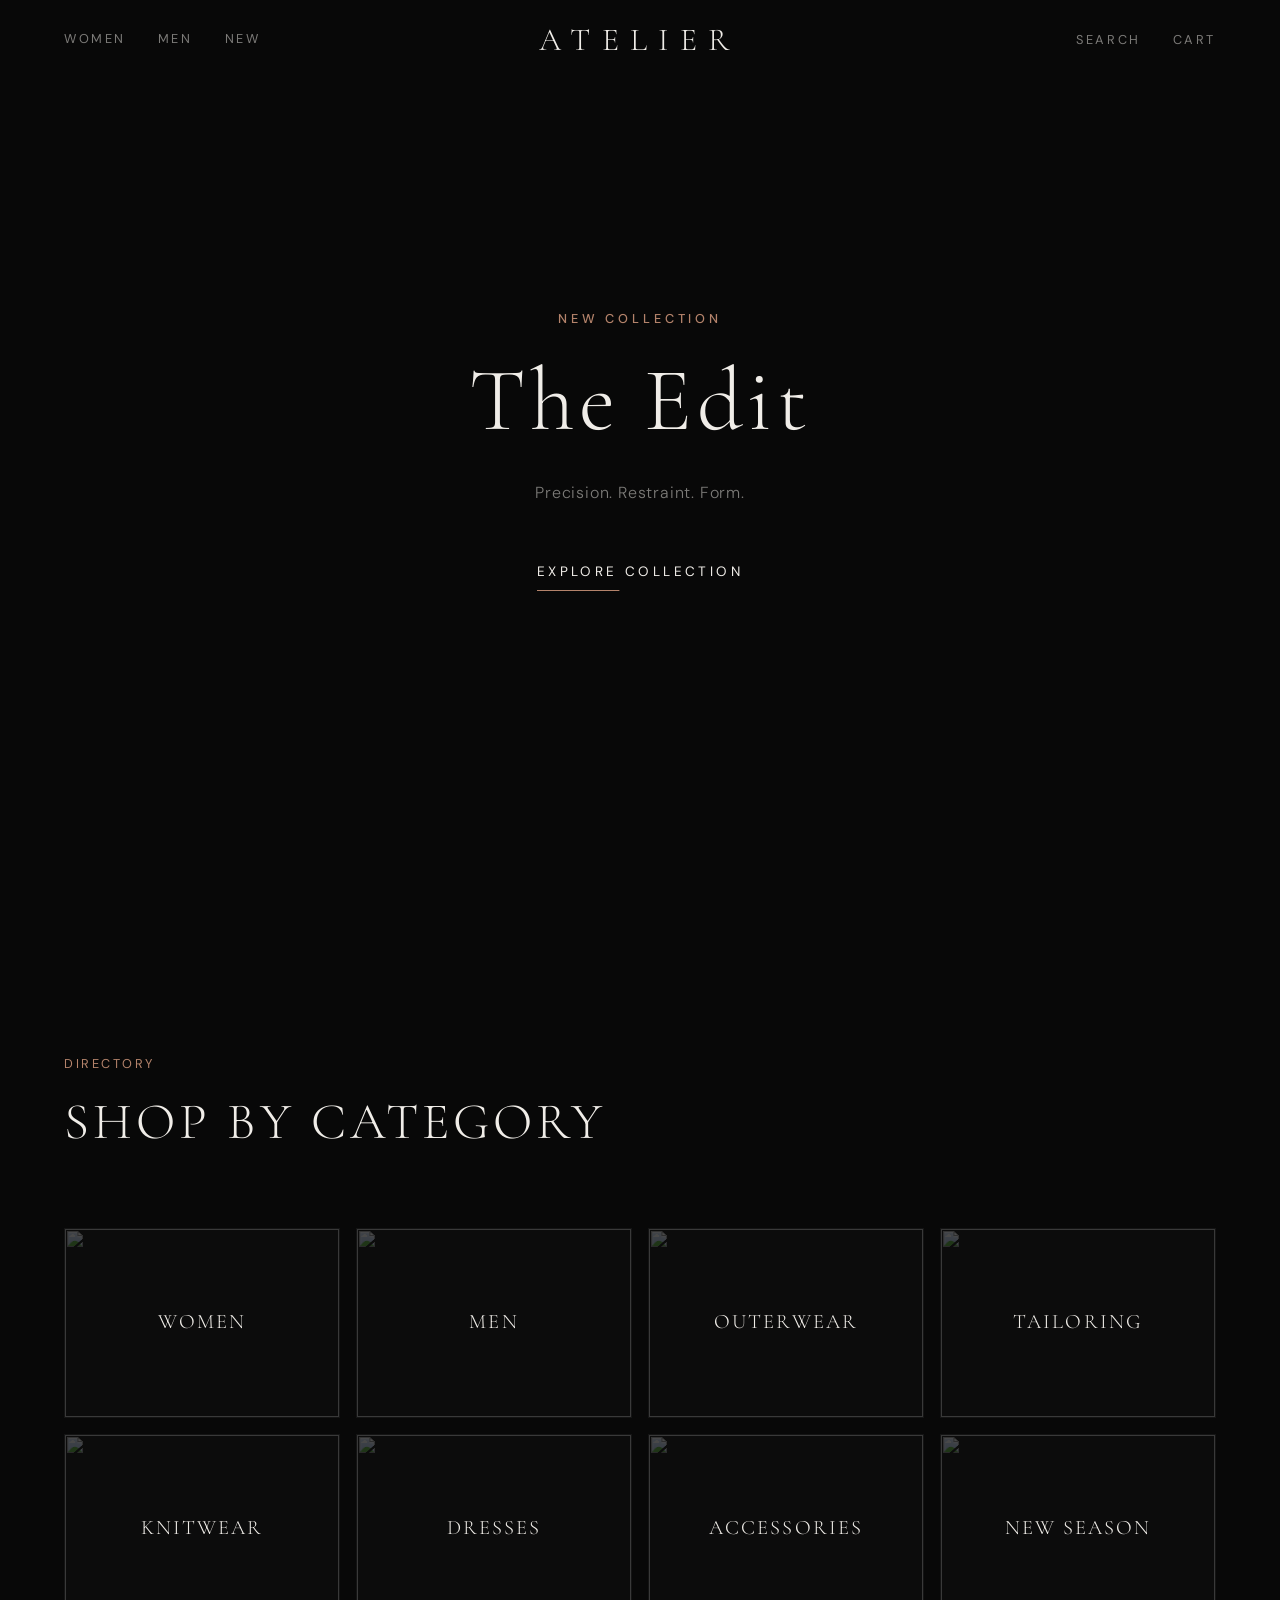
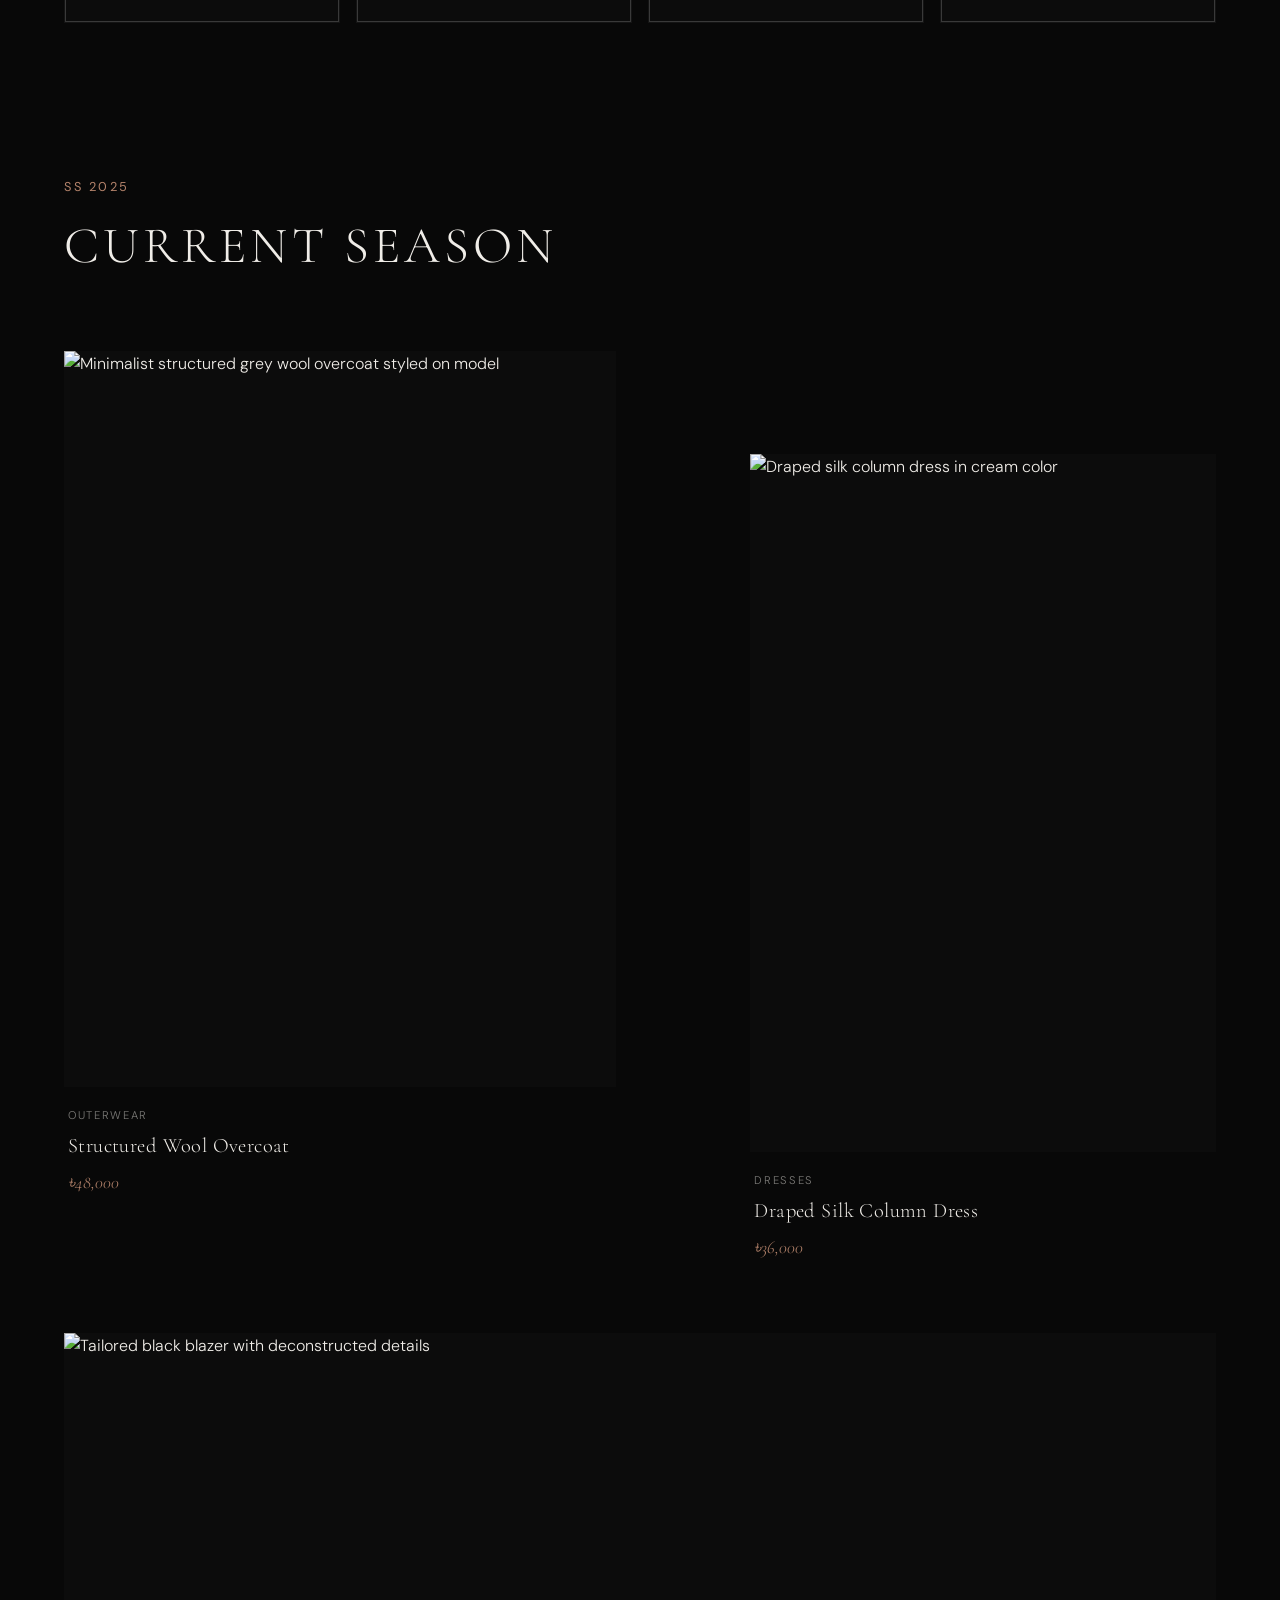
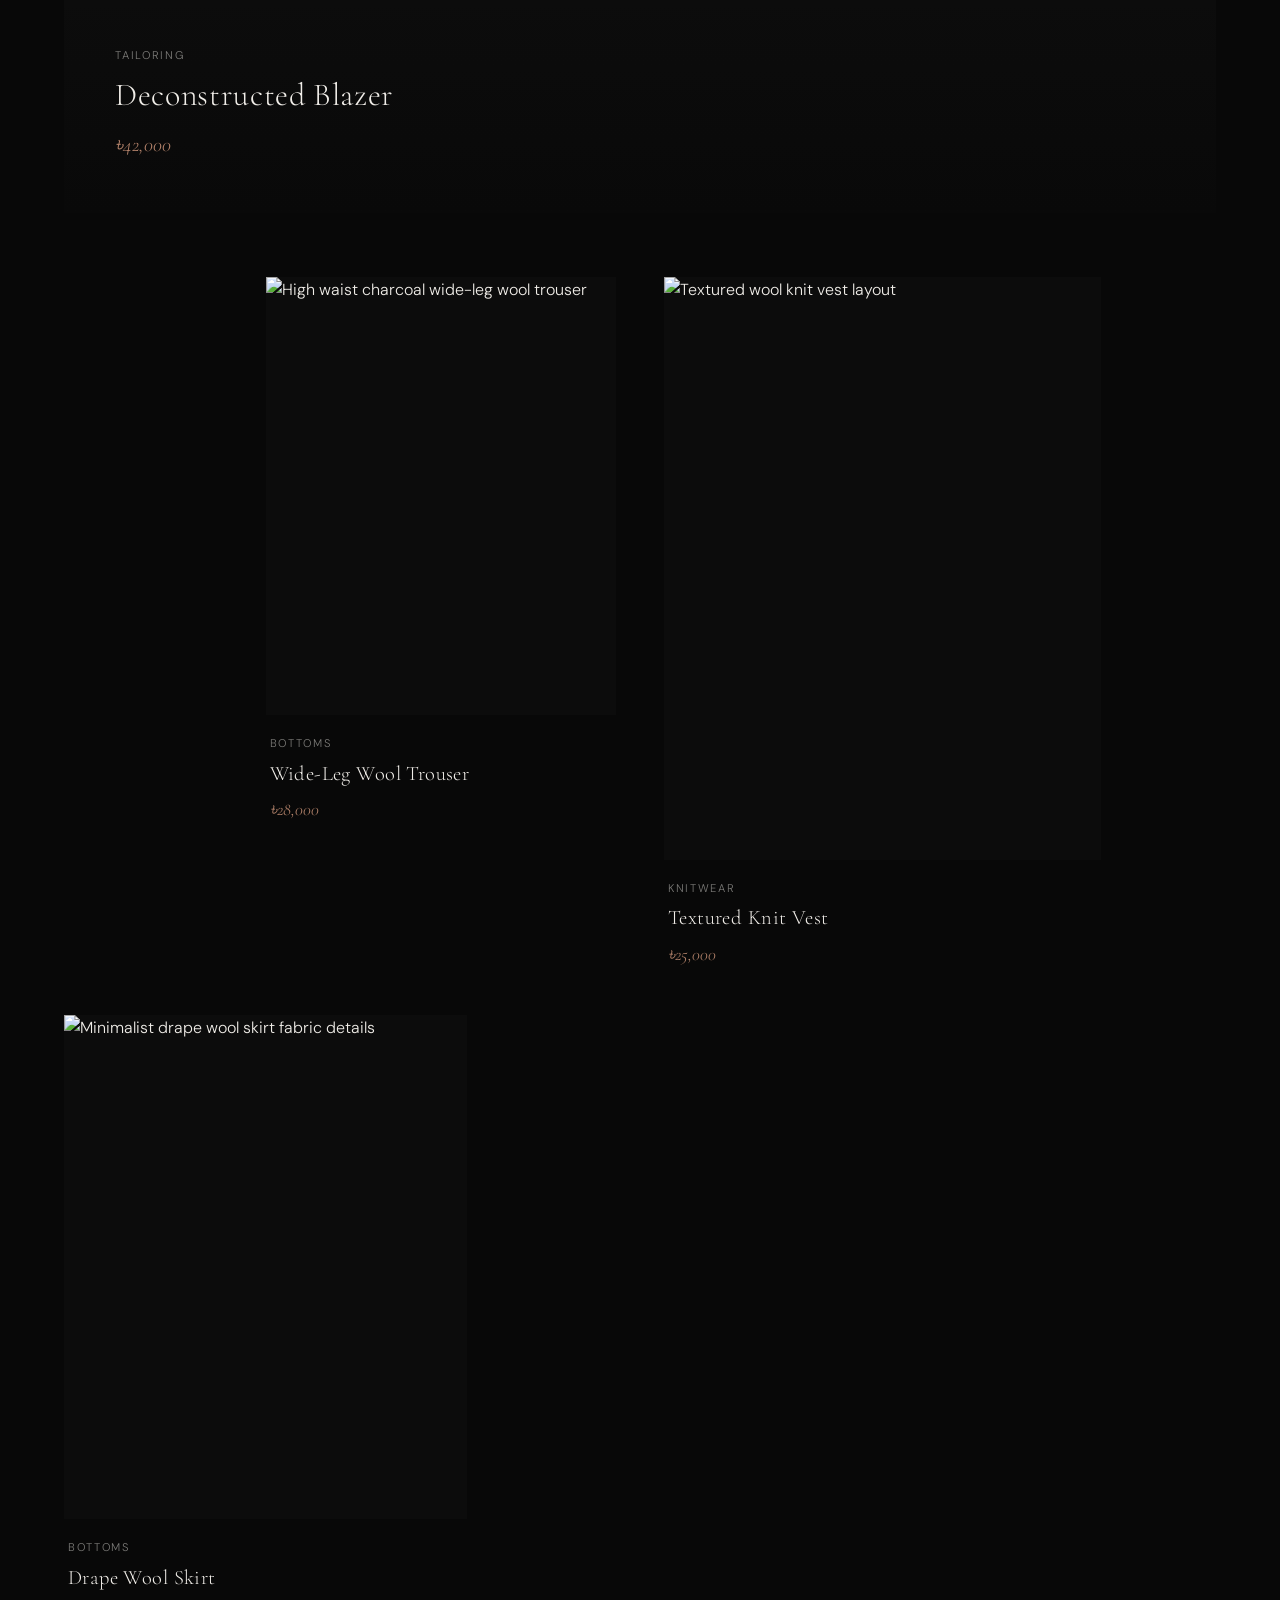
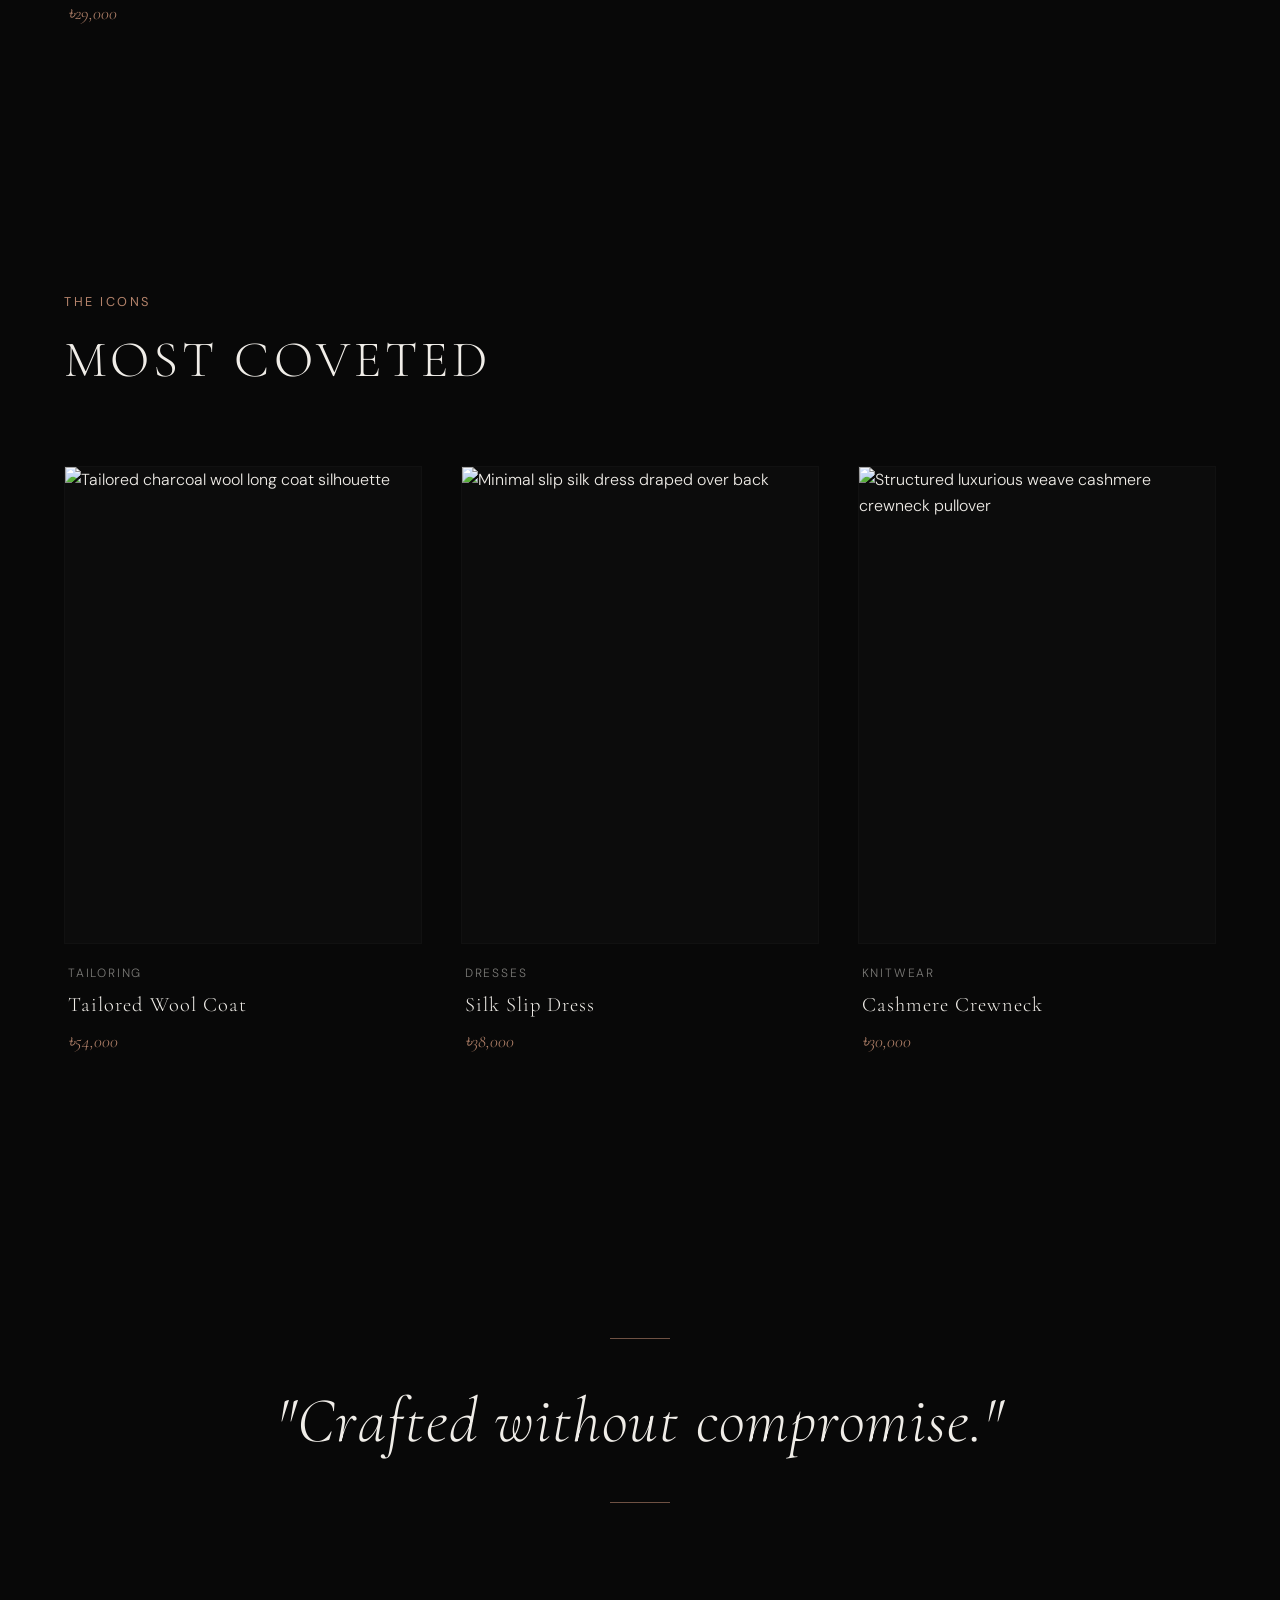
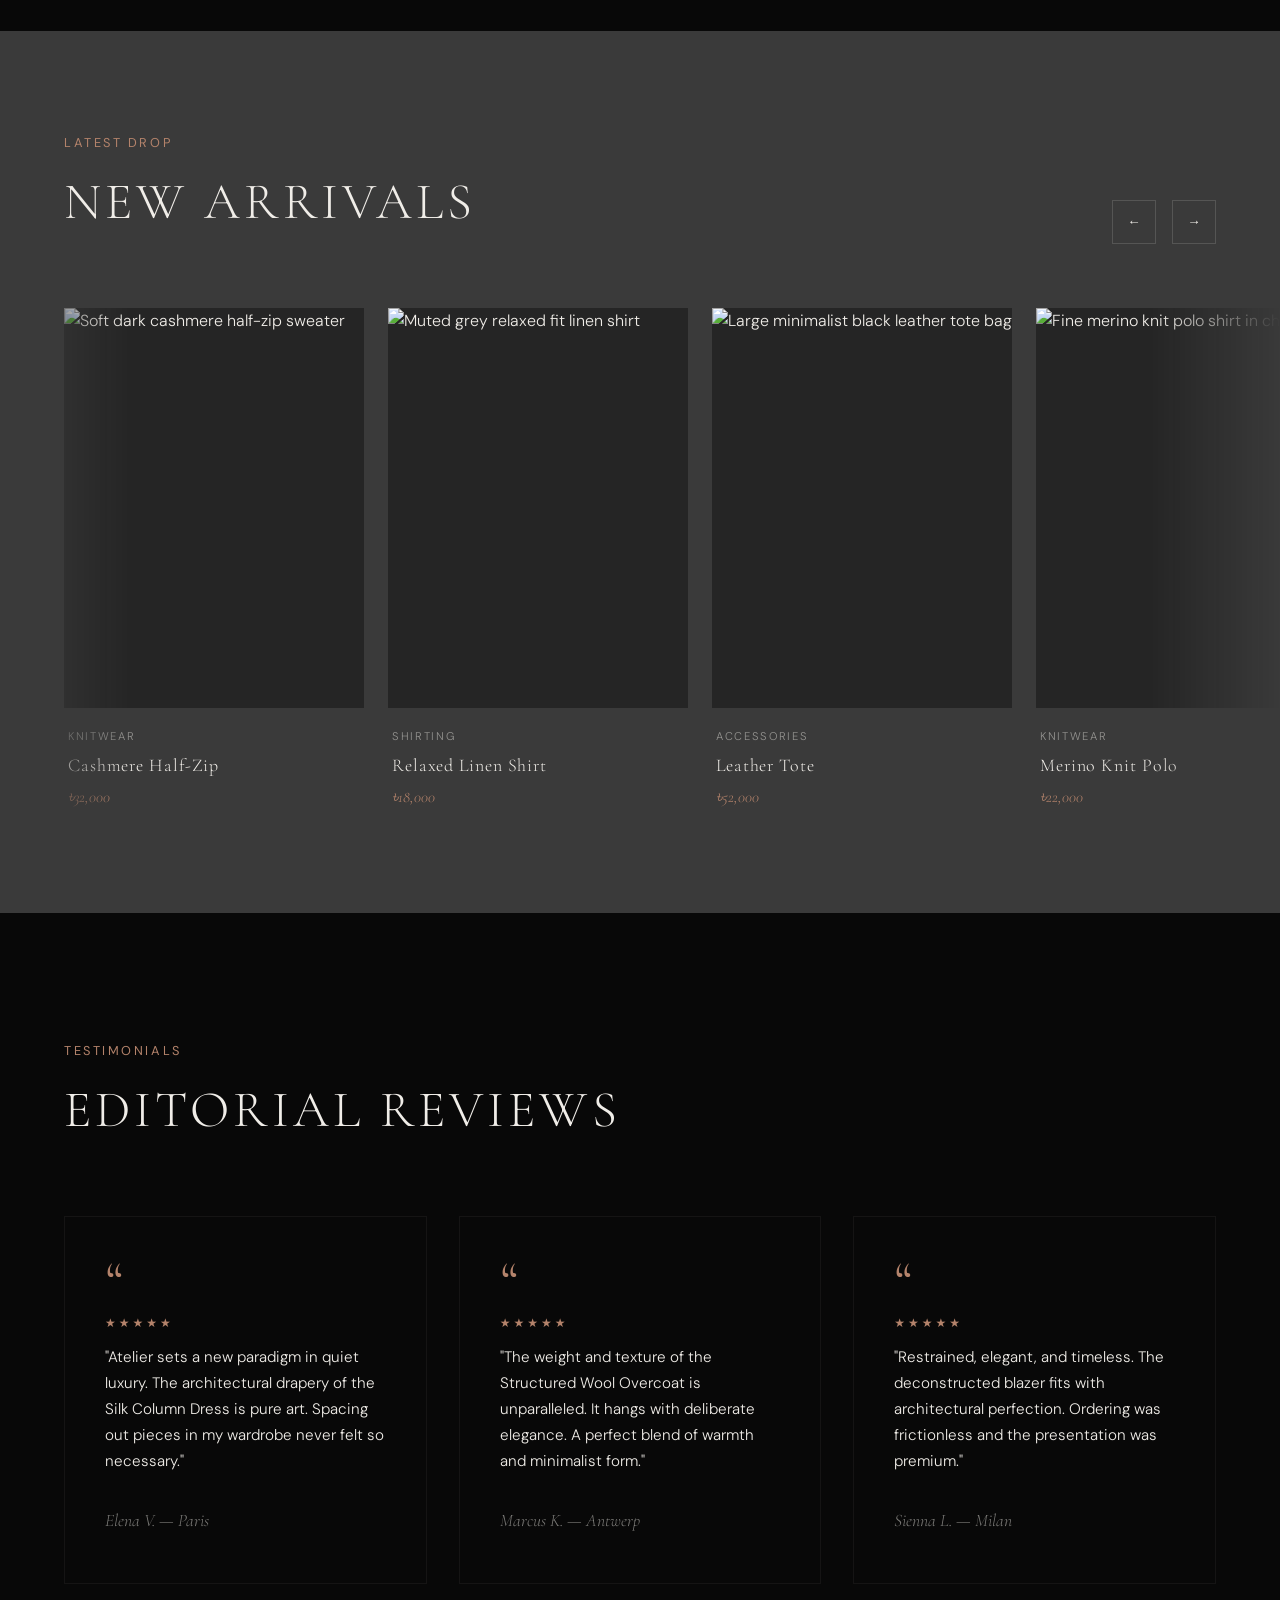
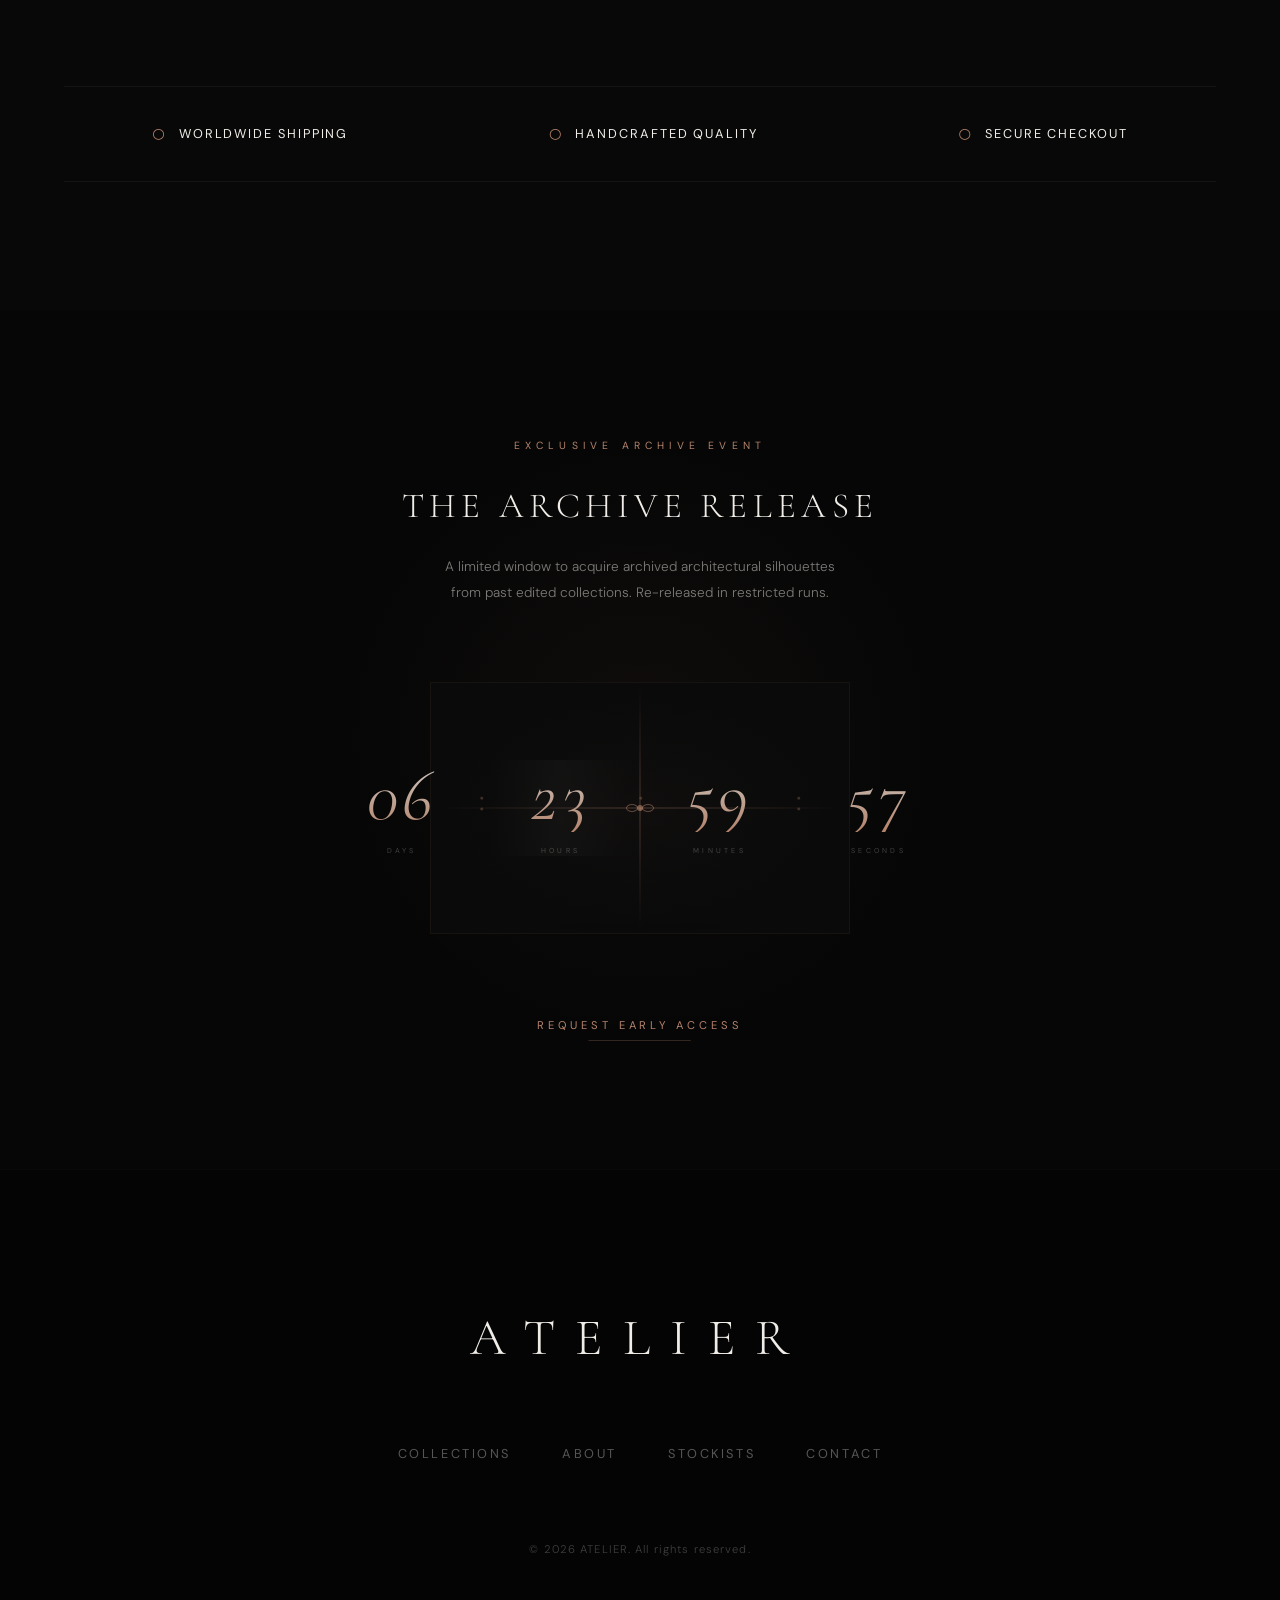
==== index.html @ b32d7af7 "Add files via upload" ====
<!DOCTYPE html>
<html lang="en">
<head>
  <meta charset="UTF-8">
  <meta name="viewport" content="width=device-width, initial-scale=1.0">
  <meta name="description" content="Atelier — A curated collection of boutique premium fashion. Quiet luxury, architectural silhouettes, and edited designs crafted without compromise.">
  <meta name="theme-color" content="#080808">
  <title>Atelier | Premium Boutique Fashion</title>

  <!-- Fonts -->
  <link rel="preconnect" href="https://fonts.googleapis.com">
  <link rel="preconnect" href="https://fonts.gstatic.com" crossorigin>
  <link href="https://fonts.googleapis.com/css2?family=Cormorant+Garamond:ital,wght@0,300;0,400;1,300;1,400&family=DM+Sans:wght@300;400;500&display=swap" rel="stylesheet">

  <style>
    /* ==========================================================
       A. CSS CUSTOM PROPERTIES (:root)
       ========================================================== */
    :root {
      --bg-deep-black: #080808;
      --bg-graphite: #3A3A3A;
      --bg-footer: #040404;
      --accent-rose-gold: #B4836B;
      --accent-rose-gold-rgb: 180, 131, 107;
      --color-light: #F0EDE8;
      --color-light-rgb: 240, 237, 232;
      --color-muted: rgba(240, 237, 232, 0.5);
      --color-ghost: rgba(240, 237, 232, 0.25);
      --font-display: 'Cormorant Garamond', Georgia, serif;
      --font-body: 'DM Sans', system-ui, -apple-system, sans-serif;
      --transition-slow: 0.8s cubic-bezier(0.25, 1, 0.5, 1);
      --transition-medium: 0.4s cubic-bezier(0.25, 1, 0.5, 1);
      --transition-fast: 0.2s ease;
      --header-height: 80px;
    }

    /* ==========================================================
       B. RESET / BASE STYLES
       ========================================================== */
    *, *::before, *::after {
      box-sizing: border-box;
      margin: 0;
      padding: 0;
    }

    html {
      scroll-behavior: smooth;
      -webkit-font-smoothing: antialiased;
      -moz-osx-font-smoothing: grayscale;
      background-color: var(--bg-deep-black);
      color: var(--color-light);
      font-family: var(--font-body);
      font-weight: 300;
      line-height: 1.6;
    }

    body {
      overflow-x: hidden;
      background-color: var(--bg-deep-black);
      width: 100%;
    }

    img {
      max-width: 100%;
      height: auto;
      display: block;
      object-fit: cover;
    }

    /* Scrollbar Styling */
    ::-webkit-scrollbar { width: 6px; height: 6px; }
    ::-webkit-scrollbar-track { background: var(--bg-deep-black); }
    ::-webkit-scrollbar-thumb { background: var(--bg-graphite); }
    ::-webkit-scrollbar-thumb:hover { background: var(--accent-rose-gold); }

    /* ==========================================================
       C. TYPOGRAPHY SYSTEM
       ========================================================== */
    h1, h2, h3, h4, .display-font {
      font-family: var(--font-display);
      font-weight: 300;
      letter-spacing: 0.05em;
    }

    a {
      color: inherit;
      text-decoration: none;
      transition: color var(--transition-fast), opacity var(--transition-fast);
    }

    /* ==========================================================
       D. LAYOUT UTILITIES
       ========================================================== */
    .container {
      width: 100%;
      max-width: 1600px;
      margin: 0 auto;
      padding: 0 clamp(1.5rem, 5vw, 6rem);
    }

    .sr-only {
      position: absolute;
      width: 1px;
      height: 1px;
      padding: 0;
      margin: -1px;
      overflow: hidden;
      clip: rect(0, 0, 0, 0);
      white-space: nowrap;
      border: 0;
    }

    /* ==========================================================
       E. COMPONENT STYLES
       ========================================================== */

    /* --- Focus States (Global) --- */
    a:focus-visible,
    button:focus-visible,
    input:focus-visible,
    [tabindex]:focus-visible {
      outline: 1px solid var(--accent-rose-gold);
      outline-offset: 4px;
    }

    /* --- Navigation --- */
    .nav {
      position: fixed;
      top: 0;
      left: 0;
      width: 100%;
      height: var(--header-height);
      z-index: 1000;
      background-color: transparent;
      border-bottom: 1px solid transparent;
      transition: background-color var(--transition-medium), border-bottom-color var(--transition-medium);
    }

    .nav.scrolled {
      background-color: rgba(8, 8, 8, 0.95);
      backdrop-filter: blur(10px);
      -webkit-backdrop-filter: blur(10px);
      border-bottom-color: rgba(240, 237, 232, 0.05);
    }

    .nav-container {
      display: flex;
      justify-content: space-between;
      align-items: center;
      height: 100%;
      position: relative;
    }

    .nav-left, .nav-right {
      display: flex;
      gap: clamp(1rem, 2.5vw, 3.5rem);
      width: 35%;
    }

    .nav-right {
      justify-content: flex-end;
    }

    .nav-link, .nav-icon-link {
      font-size: 0.8rem;
      font-weight: 400;
      letter-spacing: 0.2em;
      opacity: 0.5;
      background: none;
      border: none;
      color: var(--color-light);
      cursor: pointer;
      font-family: var(--font-body);
      transition: opacity var(--transition-fast), color var(--transition-fast);
    }

    .nav-link:hover, .nav-icon-link:hover {
      opacity: 1;
      color: var(--accent-rose-gold);
    }

    .nav-link:active, .nav-icon-link:active {
      opacity: 0.8;
    }

    .nav-brand {
      font-family: var(--font-display);
      font-size: clamp(1.4rem, 2.5vw, 2.2rem);
      font-weight: 300;
      letter-spacing: 0.35em;
      text-align: center;
      position: absolute;
      left: 50%;
      transform: translateX(-50%);
      white-space: nowrap;
      z-index: 1002;
    }

    /* --- Hamburger & Mobile Menu --- */
    .hamburger {
      display: none;
      flex-direction: column;
      justify-content: space-between;
      width: 24px;
      height: 14px;
      background: none;
      border: none;
      cursor: pointer;
      z-index: 1003;
      padding: 0;
    }

    .hamburger-line {
      width: 100%;
      height: 1px;
      background-color: var(--color-light);
      transition: transform var(--transition-medium), opacity var(--transition-medium);
    }

    .hamburger[aria-expanded="true"] .hamburger-line:nth-child(1) {
      transform: translateY(6.5px) rotate(45deg);
    }

    .hamburger[aria-expanded="true"] .hamburger-line:nth-child(2) {
      transform: translateY(-6.5px) rotate(-45deg);
    }

    .mobile-menu {
      position: fixed;
      top: 0;
      left: 0;
      width: 100%;
      height: 100vh;
      height: 100dvh;
      background-color: var(--bg-deep-black);
      z-index: 1001;
      display: flex;
      align-items: center;
      justify-content: center;
      opacity: 0;
      visibility: hidden;
      transition: opacity var(--transition-medium), visibility var(--transition-medium);
    }

    .mobile-menu.open {
      opacity: 1;
      visibility: visible;
    }

    .mobile-menu-links {
      display: flex;
      flex-direction: column;
      align-items: center;
      gap: 2rem;
    }

    .mobile-link {
      font-size: 1.5rem;
      font-weight: 400;
      letter-spacing: 0.15em;
      opacity: 0.6;
      transition: opacity var(--transition-fast), color var(--transition-fast);
    }

    .mobile-link:hover {
      opacity: 1;
      color: var(--accent-rose-gold);
    }

    .mobile-link:active {
      opacity: 0.8;
    }

    /* --- Buttons (shared) --- */
    .hero-cta,
    .timer-cta {
      position: relative;
      display: inline-block;
      font-size: 0.85rem;
      font-weight: 400;
      letter-spacing: 0.25em;
      padding-bottom: 0.5rem;
      color: var(--color-light);
    }

    .hero-cta::after,
    .timer-cta::after {
      content: '';
      position: absolute;
      bottom: 0;
      left: 0;
      width: 100%;
      height: 1px;
      background-color: var(--accent-rose-gold);
      transform-origin: left;
      transition: transform var(--transition-medium), opacity var(--transition-medium);
    }

    .hero-cta::after {
      transform: scaleX(0.4);
    }

    .hero-cta:hover::after,
    .timer-cta:hover::after {
      transform: scaleX(1);
    }

    .hero-cta:hover {
      color: var(--accent-rose-gold);
    }

    .hero-cta:active,
    .timer-cta:active {
      opacity: 0.8;
    }

    .timer-cta {
      font-size: 0.7rem;
      letter-spacing: 0.35em;
      text-transform: uppercase;
      color: var(--accent-rose-gold);
      padding-bottom: 0.4rem;
    }

    .timer-cta::after {
      background: var(--accent-rose-gold);
      opacity: 0.25;
      transform: scaleX(0.5);
      transform-origin: center;
    }

    .timer-cta:hover::after {
      opacity: 0.6;
    }

    .timer-cta:hover {
      color: var(--color-light);
    }

    /* --- Carousel Arrows --- */
    .carousel-arrow {
      width: 44px;
      height: 44px;
      border: 1px solid rgba(240, 237, 232, 0.15);
      background-color: transparent;
      color: var(--color-light);
      cursor: pointer;
      display: flex;
      align-items: center;
      justify-content: center;
      transition: border-color var(--transition-fast), color var(--transition-fast), background-color var(--transition-fast);
    }

    .carousel-arrow:hover {
      border-color: var(--accent-rose-gold);
      color: var(--accent-rose-gold);
    }

    .carousel-arrow:active {
      background-color: rgba(180, 131, 107, 0.1);
    }

    /* --- Hero Indicators --- */
    .hero-indicator {
      width: 40px;
      height: 2px;
      background-color: rgba(240, 237, 232, 0.25);
      border: none;
      cursor: pointer;
      transition: background-color var(--transition-fast);
      padding: 6px 0;
      background-clip: content-box;
    }

    .hero-indicator:hover {
      background-color: rgba(240, 237, 232, 0.5);
    }

    .hero-indicator.active {
      background-color: var(--accent-rose-gold);
    }

    .hero-indicator:active {
      background-color: var(--accent-rose-gold);
    }

    /* --- Category Cards --- */
    .category-card {
      position: relative;
      aspect-ratio: 16/11;
      overflow: hidden;
      background-color: #0c0c0c;
      display: flex;
      align-items: center;
      justify-content: center;
      border: 1px solid rgba(240, 237, 232, 0.03);
      transition: border-color var(--transition-medium);
    }

    .category-card-bg {
      position: absolute;
      top: 0;
      left: 0;
      width: 100%;
      height: 100%;
      object-fit: cover;
      opacity: 0.25;
      transition: opacity var(--transition-medium), transform var(--transition-medium);
    }

    .category-card:hover .category-card-bg {
      opacity: 0.45;
      transform: scale(1.03);
    }

    .category-card:hover {
      border-color: var(--accent-rose-gold);
    }

    .category-card:active {
      border-color: rgba(180, 131, 107, 0.6);
    }

    .category-card-title {
      position: relative;
      z-index: 2;
      font-family: var(--font-display);
      font-size: clamp(1.1rem, 1.6vw, 1.6rem);
      letter-spacing: 0.1em;
      color: var(--color-light);
      text-transform: uppercase;
      text-align: center;
    }

    /* --- Product Cards (Editorial Grid) --- */
    .product-card {
      display: flex;
      flex-direction: column;
      text-decoration: none;
      color: inherit;
      position: relative;
    }

    .product-card-image-wrapper {
      position: relative;
      aspect-ratio: 3/4;
      overflow: hidden;
      background-color: #0c0c0c;
    }

    .product-card-image {
      width: 100%;
      height: 100%;
      object-fit: cover;
      transition: transform 1.2s cubic-bezier(0.25, 1, 0.5, 1);
    }

    .product-card:hover .product-card-image {
      transform: scale(1.025);
    }

    .product-card-details {
      padding: 1.25rem 0.25rem 0.5rem;
      display: flex;
      flex-direction: column;
      align-items: flex-start;
      gap: 0.3rem;
    }

    .product-card-title {
      font-size: clamp(1.1rem, 1.6vw, 1.45rem);
      font-weight: 300;
      letter-spacing: 0.02em;
    }

    .product-card-category {
      font-family: var(--font-body);
      font-size: 0.7rem;
      color: var(--color-muted);
      text-transform: uppercase;
      letter-spacing: 0.15em;
    }

    .product-card-price {
      font-family: var(--font-display);
      font-size: clamp(1.1rem, 1.4vw, 1.35rem);
      font-style: italic;
      color: var(--accent-rose-gold);
    }

    /* --- Bestseller Cards --- */
    .bestseller-card {
      display: flex;
      flex-direction: column;
      text-decoration: none;
      color: inherit;
    }

    .bestseller-image-wrapper {
      aspect-ratio: 3/4;
      overflow: hidden;
      background-color: #0c0c0c;
      margin-bottom: 1.25rem;
      border: 1px solid rgba(240, 237, 232, 0.02);
    }

    .bestseller-image {
      width: 100%;
      height: 100%;
      object-fit: cover;
      transition: transform 1.2s cubic-bezier(0.25, 1, 0.5, 1);
    }

    .bestseller-card:hover .bestseller-image {
      transform: scale(1.02);
    }

    .bestseller-details {
      display: flex;
      flex-direction: column;
      align-items: flex-start;
      gap: 0.35rem;
      padding: 0 0.25rem;
    }

    .bestseller-title {
      font-size: clamp(1.2rem, 1.6vw, 1.6rem);
      font-weight: 300;
    }

    .bestseller-category {
      font-family: var(--font-body);
      font-size: 0.75rem;
      color: var(--color-muted);
      text-transform: uppercase;
      letter-spacing: 0.15em;
    }

    .bestseller-price {
      font-family: var(--font-display);
      font-size: clamp(1.1rem, 1.4vw, 1.35rem);
      font-style: italic;
      color: var(--accent-rose-gold);
    }

    /* --- Carousel Cards --- */
    .carousel-card {
      width: 300px;
      display: flex;
      flex-direction: column;
      user-select: none;
      pointer-events: auto;
    }

    .carousel-card-image-wrapper {
      position: relative;
      aspect-ratio: 3/4;
      overflow: hidden;
      background-color: rgba(8, 8, 8, 0.4);
      margin-bottom: 1.25rem;
    }

    .carousel-card-image {
      width: 100%;
      height: 100%;
      object-fit: cover;
      pointer-events: none;
    }

    .carousel-card-details {
      display: flex;
      flex-direction: column;
      align-items: flex-start;
      gap: 0.35rem;
      padding: 0 0.25rem;
    }

    .carousel-card-title {
      font-size: clamp(1.1rem, 1.4vw, 1.35rem);
      font-weight: 300;
    }

    .carousel-card-category {
      font-family: var(--font-body);
      font-size: 0.7rem;
      color: var(--color-muted);
      text-transform: uppercase;
      letter-spacing: 0.15em;
    }

    .carousel-card-price {
      font-family: var(--font-display);
      font-size: clamp(1rem, 1.2vw, 1.25rem);
      font-style: italic;
      color: var(--accent-rose-gold);
    }

    /* --- Review Cards --- */
    .review-card {
      border: 1px solid rgba(240, 237, 232, 0.05);
      background-color: rgba(8, 8, 8, 0.5);
      padding: 3rem 2.5rem;
      display: flex;
      flex-direction: column;
      justify-content: space-between;
      height: 100%;
    }

    .review-quote-icon {
      font-family: var(--font-display);
      font-size: 3.5rem;
      color: var(--accent-rose-gold);
      line-height: 0.6;
      margin-bottom: 1rem;
    }

    .review-text {
      color: var(--color-light);
      font-size: 0.95rem;
      line-height: 1.7;
      margin-bottom: 2rem;
      font-weight: 300;
    }

    .review-rating {
      color: var(--accent-rose-gold);
      font-size: 0.75rem;
      letter-spacing: 0.25em;
      margin-bottom: 0.75rem;
    }

    .review-author {
      font-family: var(--font-display);
      font-size: 1.1rem;
      font-style: italic;
      color: var(--color-muted);
    }

    /* --- Trust Strip --- */
    .trust-strip {
      display: flex;
      justify-content: space-around;
      border-top: 1px solid rgba(240, 237, 232, 0.05);
      border-bottom: 1px solid rgba(240, 237, 232, 0.05);
      padding: 2.2rem 0;
      max-width: 1200px;
      margin: 0 auto;
      flex-wrap: wrap;
      gap: 1.5rem;
    }

    .trust-item {
      display: flex;
      align-items: center;
      gap: 0.75rem;
      font-size: 0.8rem;
      font-weight: 400;
      letter-spacing: 0.15em;
      text-transform: uppercase;
    }

    .trust-icon {
      color: var(--accent-rose-gold);
      font-size: 0.9rem;
      display: inline-block;
    }

    /* ==========================================================
       F. SECTION-SPECIFIC STYLES
       ========================================================== */

    /* --- HERO --- */
    .hero {
      position: relative;
      height: 100vh;
      height: 100dvh;
      width: 100%;
      overflow: hidden;
      margin-bottom: clamp(6rem, 12vw, 15rem);
    }

    .hero-slides {
      position: absolute;
      top: 0;
      left: 0;
      width: 100%;
      height: 100%;
      z-index: 1;
    }

    .hero-slide {
      position: absolute;
      top: 0;
      left: 0;
      width: 100%;
      height: 100%;
      background-size: cover;
      background-position: center;
      opacity: 0;
      z-index: 1;
      transition: opacity 1.8s cubic-bezier(0.25, 1, 0.5, 1), transform 1.8s cubic-bezier(0.25, 1, 0.5, 1);
      transform: scale(1.05);
    }

    .hero-slide.active {
      opacity: 1;
      z-index: 3;
      transform: scale(1.0);
    }

    .hero-slide.under {
      opacity: 1;
      z-index: 2;
      transform: scale(1.0);
    }

    .hero-slide.curtain-prepare {
      clip-path: inset(0 0 0 100%);
      opacity: 1;
      z-index: 4;
      transform: scale(1.0);
      transition: clip-path 1.8s cubic-bezier(0.25, 1, 0.5, 1);
    }

    .hero-slide.curtain-reveal {
      clip-path: inset(0 0 0 0);
    }

    .hero-slide.zoom-out-prep {
      opacity: 1;
      z-index: 3;
      transform: scale(1.0);
    }

    .hero-slide.zoom-out-active {
      opacity: 0;
      z-index: 2;
      transform: scale(0.94);
    }

    .hero-slide.fade-out {
      opacity: 0;
      z-index: 2;
      transform: scale(1.0);
    }

    .hero-overlay {
      position: absolute;
      top: 0;
      left: 0;
      width: 100%;
      height: 100%;
      background: linear-gradient(180deg, rgba(8, 8, 8, 0.4) 0%, rgba(8, 8, 8, 0.8) 100%);
      z-index: 2;
      pointer-events: none;
    }

    .hero-content {
      position: absolute;
      top: 0;
      left: 0;
      width: 100%;
      height: 100%;
      display: flex;
      flex-direction: column;
      justify-content: center;
      align-items: center;
      text-align: center;
      z-index: 10;
      pointer-events: none;
      padding: 0 1.5rem;
    }

    .hero-content a {
      pointer-events: auto;
    }

    .hero-overline {
      font-size: clamp(0.7rem, 1vw, 0.85rem);
      letter-spacing: 0.3em;
      color: var(--accent-rose-gold);
      font-weight: 500;
      margin-bottom: 1.5rem;
      text-transform: uppercase;
      opacity: 0;
      transform: translateY(20px);
      animation: fadeInUp 1.2s cubic-bezier(0.25, 1, 0.5, 1) 0.3s forwards;
    }

    .hero-headline {
      font-size: clamp(3.2rem, 7vw, 6.5rem);
      line-height: 1.05;
      margin-bottom: 2rem;
      opacity: 0;
      transform: translateY(35px);
      animation: fadeInUp 1.5s cubic-bezier(0.25, 1, 0.5, 1) 0.5s forwards;
    }

    .hero-subline {
      font-size: clamp(1rem, 1.2vw, 1.3rem);
      color: var(--color-muted);
      margin-bottom: 3.5rem;
      font-weight: 300;
      letter-spacing: 0.05em;
      opacity: 0;
      transform: translateY(20px);
      animation: fadeInUp 1.2s cubic-bezier(0.25, 1, 0.5, 1) 0.7s forwards;
    }

    .hero-cta {
      opacity: 0;
      transform: translateY(15px);
      animation: fadeInUp 1.2s cubic-bezier(0.25, 1, 0.5, 1) 0.9s forwards;
    }

    .hero-indicators {
      position: absolute;
      bottom: 40px;
      left: 50%;
      transform: translateX(-50%);
      display: flex;
      gap: 12px;
      z-index: 10;
    }

    /* --- CATEGORY GRID --- */
    .category-grid-section {
      background-color: var(--bg-deep-black);
      margin-bottom: clamp(6rem, 12vw, 15rem);
    }

    .category-grid {
      display: grid;
      grid-template-columns: repeat(4, 1fr);
      gap: 16px;
      margin-top: 2rem;
    }

    /* --- EDITORIAL PRODUCT GRID --- */
    .section {
      margin-bottom: clamp(6rem, 12vw, 15rem);
    }

    .section-header {
      display: flex;
      flex-direction: column;
      margin-bottom: clamp(2.5rem, 5vw, 5rem);
    }

    .season-tag {
      font-size: 0.8rem;
      color: var(--accent-rose-gold);
      font-weight: 400;
      letter-spacing: 0.2em;
      text-transform: uppercase;
      margin-bottom: 0.5rem;
    }

    .section-title {
      font-size: clamp(2rem, 4vw, 3.2rem);
      letter-spacing: 0.08em;
    }

    .grid-section {
      padding-bottom: clamp(3rem, 8vw, 8rem);
    }

    .product-grid {
      display: grid;
      grid-template-columns: 1fr 1fr;
      max-width: 1200px;
      margin: 0 auto;
      gap: 0;
    }

    /* Card 1 — Large left, overcoat hero */
    .product-card:nth-child(1) {
      grid-column: 1;
      grid-row: 1;
      padding: 0 clamp(8px, 2vw, 24px) 0 0;
    }
    .product-card:nth-child(1) .product-card-image-wrapper {
      aspect-ratio: 3/4;
    }

    /* Card 2 — Smaller right, pushed down for tension */
    .product-card:nth-child(2) {
      grid-column: 2;
      grid-row: 1;
      padding: clamp(60px, 8vw, 120px) 0 0 clamp(8px, 2vw, 24px);
      width: 85%;
      justify-self: end;
    }
    .product-card:nth-child(2) .product-card-image-wrapper {
      aspect-ratio: 2/3;
    }

    /* Card 3 — Hero product: full-width cinematic with text overlay */
    .product-card:nth-child(3) {
      grid-column: 1 / -1;
      grid-row: 2;
      margin-top: clamp(2rem, 5vw, 4rem);
    }
    .product-card:nth-child(3) .product-card-image-wrapper {
      aspect-ratio: 2.4/1;
    }
    .product-card:nth-child(3) .product-card-details {
      position: absolute;
      bottom: 0;
      left: 0;
      padding: clamp(2rem, 4vw, 4rem);
      z-index: 2;
      background: linear-gradient(0deg, rgba(8,8,8,0.75) 0%, transparent 100%);
      width: 100%;
    }
    .product-card:nth-child(3) .product-card-title {
      font-size: clamp(1.6rem, 2.5vw, 2.4rem);
      margin-bottom: 0.25rem;
    }
    .product-card:nth-child(3) .product-card-price {
      font-size: clamp(1.2rem, 1.6vw, 1.5rem);
    }

    /* Card 4 — Small, left side with generous whitespace */
    .product-card:nth-child(4) {
      grid-column: 1;
      grid-row: 3;
      width: 65%;
      justify-self: end;
      margin-top: clamp(2rem, 5vw, 5rem);
      padding-right: clamp(8px, 2vw, 24px);
    }
    .product-card:nth-child(4) .product-card-image-wrapper {
      aspect-ratio: 4/5;
    }

    /* Card 5 — Taller right, creates visual tension with card 4 */
    .product-card:nth-child(5) {
      grid-column: 2;
      grid-row: 3;
      width: 80%;
      justify-self: start;
      margin-top: clamp(2rem, 5vw, 5rem);
      padding-left: clamp(8px, 2vw, 24px);
    }
    .product-card:nth-child(5) .product-card-image-wrapper {
      aspect-ratio: 3/4;
    }

    /* Card 6 — Left-aligned, medium, creates rhythm at the end */
    .product-card:nth-child(6) {
      grid-column: 1;
      grid-row: 4;
      width: 70%;
      justify-self: start;
      margin-top: clamp(1.5rem, 3vw, 3rem);
    }
    .product-card:nth-child(6) .product-card-image-wrapper {
      aspect-ratio: 4/5;
    }

    /* --- BESTSELLERS --- */
    .bestsellers-section {
      background-color: var(--bg-deep-black);
      margin-bottom: clamp(6rem, 12vw, 15rem);
    }

    .bestsellers-grid {
      display: grid;
      grid-template-columns: repeat(3, 1fr);
      gap: clamp(1.5rem, 3vw, 4rem);
      max-width: 1300px;
      margin: 0 auto;
    }

    /* --- PHILOSOPHY STRIP --- */
    .philosophy-strip {
      display: flex;
      flex-direction: column;
      align-items: center;
      justify-content: center;
      gap: 2.5rem;
      padding: clamp(6rem, 10vw, 12rem) 1.5rem;
      text-align: center;
      background-color: var(--bg-deep-black);
      position: relative;
    }

    .philosophy-line-accent {
      width: 60px;
      height: 1px;
      background-color: var(--accent-rose-gold);
      opacity: 0.6;
    }

    .philosophy-text {
      font-family: var(--font-display);
      font-size: clamp(2rem, 5vw, 4rem);
      font-style: italic;
      color: var(--color-light);
      line-height: 1.3;
      max-width: 900px;
      letter-spacing: 0.02em;
    }

    /* --- NEW ARRIVALS CAROUSEL --- */
    .carousel-section {
      background-color: var(--bg-graphite);
      padding: clamp(5rem, 8vw, 10rem) 0;
      margin-bottom: 0;
      position: relative;
      overflow: hidden;
    }

    .carousel-section .section-header {
      margin-bottom: clamp(3rem, 5vw, 6rem);
      position: relative;
    }

    .carousel-section .section-title {
      color: var(--color-light);
    }

    .carousel-nav {
      position: absolute;
      right: clamp(1.5rem, 5vw, 6rem);
      bottom: 0;
      display: flex;
      gap: 1rem;
      z-index: 20;
    }

    .carousel-container {
      width: 100%;
      overflow-x: scroll;
      scrollbar-width: none;
      -ms-overflow-style: none;
      cursor: grab;
      position: relative;
      mask-image: linear-gradient(to right, transparent, black 10%, black 90%, transparent);
      -webkit-mask-image: linear-gradient(to right, transparent, black 10%, black 90%, transparent);
    }

    .carousel-container::-webkit-scrollbar {
      display: none;
    }

    .carousel-container:active {
      cursor: grabbing;
    }

    .carousel-track {
      display: flex;
      gap: 24px;
      padding: 0 clamp(1.5rem, 5vw, 6rem);
      width: max-content;
    }

    /* --- REVIEWS --- */
    .reviews-section {
      background-color: var(--bg-deep-black);
      padding: clamp(6rem, 10vw, 12rem) 0;
    }

    .reviews-grid {
      display: grid;
      grid-template-columns: repeat(3, 1fr);
      gap: 32px;
      max-width: 1200px;
      margin: 0 auto clamp(5rem, 8vw, 8rem);
    }

    /* --- COUNTDOWN TIMER / GIFT BOX --- */
    .timer-section {
      background-color: #060606;
      padding: clamp(6rem, 10vw, 12rem) 0;
      text-align: center;
      position: relative;
      overflow: hidden;
    }

    .timer-section::before {
      content: '';
      position: absolute;
      top: 50%;
      left: 50%;
      width: 600px;
      height: 600px;
      transform: translate(-50%, -50%);
      background: radial-gradient(circle, rgba(var(--accent-rose-gold-rgb), 0.06) 0%, transparent 70%);
      pointer-events: none;
      z-index: 0;
    }

    .timer-section .container {
      position: relative;
      z-index: 1;
    }

    .timer-overline {
      font-size: 0.65rem;
      letter-spacing: 0.5em;
      color: var(--accent-rose-gold);
      text-transform: uppercase;
      font-weight: 400;
      margin-bottom: 1.5rem;
      display: block;
    }

    .timer-title {
      font-size: clamp(1.6rem, 2.8vw, 2.2rem);
      letter-spacing: 0.15em;
      margin-bottom: 1.2rem;
      font-weight: 300;
    }

    .timer-teaser {
      color: var(--color-muted);
      max-width: 420px;
      margin: 0 auto;
      font-size: 0.85rem;
      line-height: 1.9;
    }

    .gift-box-stage {
      perspective: 800px;
      margin: clamp(3rem, 6vw, 5rem) auto;
      max-width: 420px;
      position: relative;
    }

    .gift-box-base {
      position: relative;
      width: 100%;
      padding: clamp(3rem, 6vw, 5rem) clamp(1.5rem, 4vw, 3rem);
      background: #0a0a0a;
      border: 1px solid rgba(var(--accent-rose-gold-rgb), 0.08);
    }

    .gift-box-glow {
      position: absolute;
      top: 0;
      left: 0;
      width: 100%;
      height: 100%;
      background: radial-gradient(ellipse at center, rgba(var(--accent-rose-gold-rgb), var(--glow-intensity, 0.03)) 0%, transparent 65%);
      pointer-events: none;
      transition: opacity 2s ease;
      z-index: 0;
    }

    .gift-box-lid {
      position: relative;
      z-index: 2;
      transform-origin: center top;
      transform: rotateX(calc(var(--lid-tilt, 0) * 1deg));
      transition: transform 2s cubic-bezier(0.25, 1, 0.5, 1);
    }

    .gift-box-lid::before {
      content: '';
      position: absolute;
      top: 0;
      left: 0;
      width: 50%;
      height: 100%;
      background: linear-gradient(90deg, transparent, rgba(var(--color-light-rgb), 0.03), transparent);
      animation: lidShimmer 6s ease-in-out infinite;
      pointer-events: none;
      z-index: 5;
    }

    @keyframes lidShimmer {
      0%, 100% { transform: translateX(-200%); }
      50% { transform: translateX(400%); }
    }

    .gift-ribbon {
      position: absolute;
      top: 50%;
      left: 0;
      width: 100%;
      height: 1px;
      background: linear-gradient(90deg, transparent, var(--accent-rose-gold), transparent);
      z-index: 3;
      transform: translateY(-50%);
      opacity: 0.4;
    }

    .gift-ribbon-vertical {
      position: absolute;
      top: 0;
      left: 50%;
      width: 1px;
      height: 100%;
      background: linear-gradient(180deg, transparent, var(--accent-rose-gold), transparent);
      z-index: 3;
      transform: translateX(-50%);
      opacity: 0.4;
    }

    .gift-bow {
      position: absolute;
      top: 50%;
      left: 50%;
      transform: translate(-50%, -50%);
      z-index: 4;
      width: 28px;
      height: 28px;
    }

    .gift-bow::before,
    .gift-bow::after {
      content: '';
      position: absolute;
      top: 50%;
      width: 12px;
      height: 8px;
      border: 1px solid var(--accent-rose-gold);
      border-radius: 50%;
      transform: translateY(-50%);
      opacity: 0.5;
    }
    .gift-bow::before { left: 0; }
    .gift-bow::after { right: 0; }

    .gift-bow-center {
      position: absolute;
      top: 50%;
      left: 50%;
      width: 6px;
      height: 6px;
      background: var(--accent-rose-gold);
      border-radius: 50%;
      transform: translate(-50%, -50%);
      opacity: 0.6;
    }

    .gift-box-shadow {
      position: absolute;
      bottom: -2px;
      left: 5%;
      width: 90%;
      height: 20px;
      background: radial-gradient(ellipse at center, rgba(0,0,0, var(--shadow-depth, 0.3)) 0%, transparent 80%);
      z-index: 1;
      transition: opacity 2s ease;
    }

    .timer-display {
      display: flex;
      justify-content: center;
      align-items: baseline;
      position: relative;
      z-index: 10;
    }

    .timer-block {
      display: flex;
      flex-direction: column;
      align-items: center;
      padding: 0 clamp(0.5rem, 2vw, 1.8rem);
    }

    .timer-value {
      font-family: var(--font-display);
      font-size: clamp(2.8rem, 6vw, 4.5rem);
      font-weight: 300;
      font-style: italic;
      line-height: 1;
      min-width: 1.4em;
      letter-spacing: 0.06em;
      margin-bottom: 0.8rem;
    }

    .rose-gold-metallic {
      background: linear-gradient(180deg, rgba(240,237,232,0.85) 0%, var(--accent-rose-gold) 100%);
      -webkit-background-clip: text;
      -webkit-text-fill-color: transparent;
      background-clip: text;
    }

    .timer-label {
      font-size: 0.45rem;
      font-weight: 400;
      letter-spacing: 0.45em;
      text-transform: uppercase;
      color: var(--color-ghost);
    }

    .timer-separator {
      color: var(--accent-rose-gold);
      font-family: var(--font-display);
      font-size: clamp(1.5rem, 3vw, 2.5rem);
      font-weight: 300;
      align-self: flex-start;
      padding-top: 0.2em;
      opacity: 0.3;
    }

    .timer-digit {
      display: inline-block;
      transition: opacity 0.4s ease, transform 0.4s ease;
    }

    .timer-digit.changing {
      opacity: 0;
      transform: translateY(-8px);
    }

    .timer-cta-wrap {
      margin-top: clamp(2.5rem, 4vw, 4rem);
    }

    .timer-complete-text {
      display: none;
      font-family: var(--font-display);
      font-size: clamp(1.8rem, 4vw, 3rem);
      color: var(--accent-rose-gold);
      letter-spacing: 0.1em;
      font-weight: 300;
      position: relative;
      z-index: 10;
    }

    .timer-section.completed .timer-complete-text {
      display: block;
      animation: fadeInUp 1s cubic-bezier(0.25, 1, 0.5, 1) forwards;
    }

    .timer-section.completed .timer-display,
    .timer-section.completed .gift-ribbon,
    .timer-section.completed .gift-ribbon-vertical,
    .timer-section.completed .gift-bow {
      display: none;
    }

    .timer-section.completed .gift-box-lid {
      transform: rotateX(65deg);
      opacity: 0;
      transition: transform 1.5s cubic-bezier(0.25, 1, 0.5, 1), opacity 1.5s ease;
    }

    .timer-section.completed .gift-box-glow {
      background: radial-gradient(ellipse at center, rgba(var(--accent-rose-gold-rgb), 0.15) 0%, transparent 65%);
    }

    /* --- FOOTER --- */
    .footer {
      background-color: var(--bg-footer);
      padding: clamp(6rem, 10vw, 12rem) 1.5rem;
      display: flex;
      flex-direction: column;
      align-items: center;
      text-align: center;
      border-top: 1px solid rgba(240, 237, 232, 0.02);
    }

    .footer-brand {
      font-family: var(--font-display);
      font-size: clamp(2rem, 4vw, 3.5rem);
      font-weight: 300;
      letter-spacing: 0.4em;
      margin-bottom: clamp(3rem, 5vw, 6rem);
      display: inline-block;
    }

    .footer-links {
      display: flex;
      gap: clamp(1.5rem, 4vw, 4rem);
      margin-bottom: clamp(4rem, 6vw, 8rem);
      flex-wrap: wrap;
      justify-content: center;
    }

    .footer-links a {
      font-size: 0.8rem;
      font-weight: 400;
      letter-spacing: 0.2em;
      opacity: 0.35;
    }

    .footer-links a:hover {
      opacity: 1;
      color: var(--accent-rose-gold);
    }

    .footer-links a:active {
      opacity: 0.8;
    }

    .footer-copyright {
      font-size: 0.7rem;
      color: var(--color-muted);
      letter-spacing: 0.1em;
      opacity: 0.5;
    }

    /* --- SCROLL REVEALS --- */
    .reveal {
      opacity: 0;
      transform: translateY(30px);
      transition: opacity var(--transition-slow), transform var(--transition-slow);
    }

    .reveal.revealed {
      opacity: 1;
      transform: translateY(0);
    }

    /* --- ANIMATION KEYFRAMES --- */
    @keyframes fadeInUp {
      from {
        opacity: 0;
        transform: translateY(25px);
      }
      to {
        opacity: 1;
        transform: translateY(0);
      }
    }

    /* ==========================================================
       G. RESPONSIVE BREAKPOINTS (tablet → mobile)
       ========================================================== */

    /* Tablet */
    @media (max-width: 1024px) {
      .category-grid {
        grid-template-columns: repeat(2, 1fr);
      }

      .product-grid .product-card:nth-child(n) {
        width: 100% !important;
        justify-self: stretch !important;
        padding: 0 !important;
        margin-top: 0 !important;
      }

      .product-grid {
        gap: 20px;
      }

      .product-card:nth-child(2) {
        padding-top: 30px !important;
      }

      .product-card:nth-child(3) {
        grid-column: 1 / -1;
      }

      .product-card:nth-child(n) .product-card-image-wrapper {
        aspect-ratio: 3/4 !important;
      }
      .product-card:nth-child(3) .product-card-image-wrapper {
        aspect-ratio: 16/9 !important;
      }
      .product-card:nth-child(3) .product-card-details {
        position: relative !important;
        background: none !important;
        padding: 1.25rem 0.25rem 0.5rem !important;
      }
      .product-card:nth-child(3) .product-card-title {
        font-size: clamp(1.1rem, 1.6vw, 1.45rem) !important;
      }
      .product-card:nth-child(3) .product-card-price {
        font-size: clamp(1.1rem, 1.4vw, 1.35rem) !important;
      }

      .product-card:nth-child(6) {
        grid-column: 2;
        grid-row: auto;
      }
    }

    /* Mobile */
    @media (max-width: 768px) {
      .nav-left, .nav-right {
        display: none;
      }

      .hamburger {
        display: flex;
      }

      .category-grid {
        grid-template-columns: repeat(2, 1fr);
      }

      .product-grid {
        grid-template-columns: 1fr;
        gap: 40px;
      }

      .product-grid .product-card:nth-child(n) {
        grid-column: 1 !important;
        grid-row: auto !important;
        width: 100% !important;
        justify-self: stretch !important;
        padding: 0 !important;
        margin-top: 0 !important;
      }

      .product-card:nth-child(n) .product-card-image-wrapper {
        aspect-ratio: 3/4 !important;
      }

      .product-card:nth-child(3) .product-card-details {
        position: relative !important;
        background: none !important;
        padding: 1.25rem 0.25rem 0.5rem !important;
        width: auto !important;
      }
      .product-card:nth-child(3) .product-card-title {
        font-size: clamp(1.1rem, 1.6vw, 1.45rem) !important;
      }
      .product-card:nth-child(3) .product-card-price {
        font-size: clamp(1.1rem, 1.4vw, 1.35rem) !important;
      }

      .bestsellers-grid {
        grid-template-columns: 1fr;
        gap: 40px;
      }

      .reviews-grid {
        grid-template-columns: 1fr;
        gap: 24px;
      }

      .carousel-card {
        width: 260px;
      }

      .gift-box-stage {
        max-width: 320px;
      }
    }

    /* Small mobile */
    @media (max-width: 480px) {
      .category-grid {
        grid-template-columns: 1fr;
      }
    }

    /* ==========================================================
       H. ACCESSIBILITY, REDUCED MOTION, PRINT
       ========================================================== */

    /* Reduced motion: disable all animations */
    @media (prefers-reduced-motion: reduce) {
      *, ::before, ::after {
        animation-delay: -1ms !important;
        animation-duration: 1ms !important;
        animation-iteration-count: 1 !important;
        background-attachment: initial !important;
        scroll-behavior: auto !important;
        transition-duration: 0s !important;
        transition-delay: 0s !important;
      }
      .hero-image {
        animation: none;
        transform: scale(1.0);
      }
      .reveal {
        opacity: 1;
        transform: none;
        transition: none;
      }
      .timer-digit {
        transition: none !important;
      }
      .gift-box-lid::before {
        animation: none !important;
        display: none;
      }
      .gift-box-lid {
        transition: none !important;
      }
    }

    /* Print */
    @media print {
      .nav,
      .mobile-menu,
      .hero-indicators,
      .carousel-nav,
      .timer-section,
      .hamburger {
        display: none !important;
      }
      body {
        background: #fff;
        color: #000;
      }
      .hero {
        height: auto;
        margin-bottom: 2rem;
      }
      .reveal {
        opacity: 1;
        transform: none;
      }
    }
  </style>
</head>
<body>

  <!-- ======================================================
       NAVIGATION
       ====================================================== -->
  <nav class="nav" id="main-nav" aria-label="Primary navigation">
    <div class="nav-container container">
      <!-- Left side links -->
      <div class="nav-left" role="list">
        <a href="shop.html" class="nav-link" role="listitem">WOMEN</a>
        <a href="shop.html" class="nav-link" role="listitem">MEN</a>
        <a href="#new" class="nav-link" role="listitem">NEW</a>
      </div>

      <!-- Centered Logo -->
      <a href="index.html" class="nav-brand" aria-label="Atelier — return to homepage">ATELIER</a>

      <!-- Right side links -->
      <div class="nav-right">
        <button class="nav-icon-link" type="button" aria-label="Open search">SEARCH</button>
        <button class="nav-icon-link" type="button" aria-label="View shopping cart">CART</button>
      </div>

      <!-- Hamburger Button (Mobile) -->
      <button class="hamburger" id="hamburger-btn" type="button" aria-label="Toggle navigation menu" aria-expanded="false" aria-controls="mobile-nav">
        <span class="hamburger-line" aria-hidden="true"></span>
        <span class="hamburger-line" aria-hidden="true"></span>
      </button>
    </div>

    <!-- Mobile Drawer Navigation -->
    <div class="mobile-menu" id="mobile-nav" role="dialog" aria-label="Mobile navigation" aria-hidden="true">
      <nav class="mobile-menu-links" aria-label="Mobile navigation links">
        <a href="shop.html" class="mobile-link">WOMEN</a>
        <a href="shop.html" class="mobile-link">MEN</a>
        <a href="#new" class="mobile-link">NEW</a>
        <a href="#" class="mobile-link">SEARCH</a>
        <a href="#" class="mobile-link">CART</a>
      </nav>
    </div>
  </nav>

  <!-- No-JS fallback -->
  <noscript>
    <style>
      .reveal { opacity: 1; transform: none; }
      .hero-overline, .hero-headline, .hero-subline, .hero-cta { opacity: 1; transform: none; animation: none; }
      .mobile-menu { display: none; }
    </style>
  </noscript>

  <!-- ======================================================
       HERO SECTION — Full-Width Cinematic Carousel
       ====================================================== -->
  <header class="hero" id="hero">
    <div class="hero-slides" aria-live="off">
      <div class="hero-slide active" style="background-image: url('images/hero1.jpg');" role="img" aria-label="Hero fashion editorial image 1" aria-hidden="false"></div>
      <div class="hero-slide" style="background-image: url('images/hero2.jpg');" role="img" aria-label="Hero fashion editorial image 2" aria-hidden="true"></div>
      <div class="hero-slide" style="background-image: url('images/hero3.jpg');" role="img" aria-label="Hero fashion editorial image 3" aria-hidden="true"></div>
    </div>
    <div class="hero-overlay" aria-hidden="true"></div>
    <div class="hero-content">
      <span class="hero-overline">NEW COLLECTION</span>
      <h1 class="hero-headline">The Edit</h1>
      <p class="hero-subline">Precision. Restraint. Form.</p>
      <a href="#season" class="hero-cta" aria-label="Explore the current collection">EXPLORE COLLECTION</a>
    </div>
    <!-- Slide Progress Indicators -->
    <div class="hero-indicators" id="hero-indicators" role="tablist" aria-label="Hero slideshow controls">
      <button class="hero-indicator active" role="tab" aria-label="Go to slide 1" aria-selected="true"></button>
      <button class="hero-indicator" role="tab" aria-label="Go to slide 2" aria-selected="false"></button>
      <button class="hero-indicator" role="tab" aria-label="Go to slide 3" aria-selected="false"></button>
      <button class="hero-indicator" role="tab" aria-label="Go to slide 4" aria-selected="false"></button>
    </div>
  </header>

  <main>

    <!-- ======================================================
         CATEGORY GRID
         ====================================================== -->
    <section class="category-grid-section container reveal" id="categories">
      <div class="section-header">
        <span class="season-tag">DIRECTORY</span>
        <h2 class="section-title">SHOP BY CATEGORY</h2>
      </div>
      <div class="category-grid">
        <a href="#season" class="category-card">
          <img src="images/dress.jpg" alt="" class="category-card-bg" loading="lazy" aria-hidden="true">
          <span class="category-card-title">Women</span>
        </a>
        <a href="#season" class="category-card">
          <img src="images/blazer.jpg" alt="" class="category-card-bg" loading="lazy" aria-hidden="true">
          <span class="category-card-title">Men</span>
        </a>
        <a href="#season" class="category-card">
          <img src="images/overcoat.jpg" alt="" class="category-card-bg" loading="lazy" aria-hidden="true">
          <span class="category-card-title">Outerwear</span>
        </a>
        <a href="#season" class="category-card">
          <img src="images/trouser.jpg" alt="" class="category-card-bg" loading="lazy" aria-hidden="true">
          <span class="category-card-title">Tailoring</span>
        </a>
        <a href="#season" class="category-card">
          <img src="images/halfzip.jpg" alt="" class="category-card-bg" loading="lazy" aria-hidden="true">
          <span class="category-card-title">Knitwear</span>
        </a>
        <a href="#season" class="category-card">
          <img src="images/dress.jpg" alt="" class="category-card-bg" loading="lazy" aria-hidden="true">
          <span class="category-card-title">Dresses</span>
        </a>
        <a href="#season" class="category-card">
          <img src="images/tote.jpg" alt="" class="category-card-bg" loading="lazy" aria-hidden="true">
          <span class="category-card-title">Accessories</span>
        </a>
        <a href="#season" class="category-card">
          <img src="images/hero1.jpg" alt="" class="category-card-bg" loading="lazy" aria-hidden="true">
          <span class="category-card-title">New Season</span>
        </a>
      </div>
    </section>

    <!-- ======================================================
         EDITORIAL PRODUCT GRID — Magazine Spread Layout
         ====================================================== -->
    <section class="section grid-section container reveal" id="season">
      <div class="section-header">
        <span class="season-tag">SS 2025</span>
        <h2 class="section-title">CURRENT SEASON</h2>
      </div>

      <div class="product-grid">
        <!-- Card 1 — Large left anchor -->
        <a href="product.html" class="product-card" aria-label="Structured Wool Overcoat — Outerwear — ৳48,000">
          <div class="product-card-image-wrapper">
            <img src="images/overcoat.jpg" alt="Minimalist structured grey wool overcoat styled on model" class="product-card-image" loading="lazy">
          </div>
          <div class="product-card-details">
            <span class="product-card-category">Outerwear</span>
            <h3 class="product-card-title">Structured Wool Overcoat</h3>
            <span class="product-card-price">৳48,000</span>
          </div>
        </a>

        <!-- Card 2 — Smaller right, dropped -->
        <a href="product.html" class="product-card" aria-label="Draped Silk Column Dress — Dresses — ৳36,000">
          <div class="product-card-image-wrapper">
            <img src="images/dress.jpg" alt="Draped silk column dress in cream color" class="product-card-image" loading="lazy">
          </div>
          <div class="product-card-details">
            <span class="product-card-category">Dresses</span>
            <h3 class="product-card-title">Draped Silk Column Dress</h3>
            <span class="product-card-price">৳36,000</span>
          </div>
        </a>

        <!-- Card 3 — Hero product, cinematic full-bleed with overlay text -->
        <a href="product.html" class="product-card" aria-label="Deconstructed Blazer — Tailoring — ৳42,000">
          <div class="product-card-image-wrapper">
            <img src="images/blazer.jpg" alt="Tailored black blazer with deconstructed details" class="product-card-image" loading="lazy">
          </div>
          <div class="product-card-details">
            <span class="product-card-category">Tailoring</span>
            <h3 class="product-card-title">Deconstructed Blazer</h3>
            <span class="product-card-price">৳42,000</span>
          </div>
        </a>

        <!-- Card 4 — Small, generous whitespace -->
        <a href="product.html" class="product-card" aria-label="Wide-Leg Wool Trouser — Bottoms — ৳28,000">
          <div class="product-card-image-wrapper">
            <img src="images/trouser.jpg" alt="High waist charcoal wide-leg wool trouser" class="product-card-image" loading="lazy">
          </div>
          <div class="product-card-details">
            <span class="product-card-category">Bottoms</span>
            <h3 class="product-card-title">Wide-Leg Wool Trouser</h3>
            <span class="product-card-price">৳28,000</span>
          </div>
        </a>

        <!-- Card 5 — Taller right -->
        <a href="product.html" class="product-card" aria-label="Textured Knit Vest — Knitwear — ৳25,000">
          <div class="product-card-image-wrapper">
            <img src="images/best_knit.jpg" alt="Textured wool knit vest layout" class="product-card-image" loading="lazy">
          </div>
          <div class="product-card-details">
            <span class="product-card-category">Knitwear</span>
            <h3 class="product-card-title">Textured Knit Vest</h3>
            <span class="product-card-price">৳25,000</span>
          </div>
        </a>

        <!-- Card 6 — Left-aligned, medium -->
        <a href="product.html" class="product-card" aria-label="Drape Wool Skirt — Bottoms — ৳29,000">
          <div class="product-card-image-wrapper">
            <img src="images/skirt.jpg" alt="Minimalist drape wool skirt fabric details" class="product-card-image" loading="lazy">
          </div>
          <div class="product-card-details">
            <span class="product-card-category">Bottoms</span>
            <h3 class="product-card-title">Drape Wool Skirt</h3>
            <span class="product-card-price">৳29,000</span>
          </div>
        </a>
      </div>
    </section>

    <!-- ======================================================
         BESTSELLERS
         ====================================================== -->
    <section class="section bestsellers-section container reveal" id="bestsellers">
      <div class="section-header">
        <span class="season-tag">THE ICONS</span>
        <h2 class="section-title">MOST COVETED</h2>
      </div>
      <div class="bestsellers-grid">
        <a href="product.html" class="bestseller-card" aria-label="Tailored Wool Coat — Tailoring — ৳54,000">
          <div class="bestseller-image-wrapper">
            <img src="images/best_coat.jpg" alt="Tailored charcoal wool long coat silhouette" class="bestseller-image" loading="lazy">
          </div>
          <div class="bestseller-details">
            <span class="bestseller-category">Tailoring</span>
            <h3 class="bestseller-title">Tailored Wool Coat</h3>
            <span class="bestseller-price">৳54,000</span>
          </div>
        </a>

        <a href="product.html" class="bestseller-card" aria-label="Silk Slip Dress — Dresses — ৳38,000">
          <div class="bestseller-image-wrapper">
            <img src="images/best_dress.jpg" alt="Minimal slip silk dress draped over back" class="bestseller-image" loading="lazy">
          </div>
          <div class="bestseller-details">
            <span class="bestseller-category">Dresses</span>
            <h3 class="bestseller-title">Silk Slip Dress</h3>
            <span class="bestseller-price">৳38,000</span>
          </div>
        </a>

        <a href="product.html" class="bestseller-card" aria-label="Cashmere Crewneck — Knitwear — ৳30,000">
          <div class="bestseller-image-wrapper">
            <img src="images/best_knit.jpg" alt="Structured luxurious weave cashmere crewneck pullover" class="bestseller-image" loading="lazy">
          </div>
          <div class="bestseller-details">
            <span class="bestseller-category">Knitwear</span>
            <h3 class="bestseller-title">Cashmere Crewneck</h3>
            <span class="bestseller-price">৳30,000</span>
          </div>
        </a>
      </div>
    </section>

    <!-- ======================================================
         PHILOSOPHY STRIP
         ====================================================== -->
    <section class="philosophy-strip reveal" id="philosophy">
      <div class="philosophy-line-accent" aria-hidden="true"></div>
      <blockquote class="philosophy-text">"Crafted without compromise."</blockquote>
      <div class="philosophy-line-accent" aria-hidden="true"></div>
    </section>

    <!-- ======================================================
         NEW ARRIVALS CAROUSEL
         ====================================================== -->
    <section class="section carousel-section reveal" id="new">
      <div class="section-header container">
        <span class="season-tag">LATEST DROP</span>
        <h2 class="section-title">NEW ARRIVALS</h2>
        <div class="carousel-nav">
          <button class="carousel-arrow" id="carousel-btn-left" type="button" aria-label="Scroll carousel left">&larr;</button>
          <button class="carousel-arrow" id="carousel-btn-right" type="button" aria-label="Scroll carousel right">&rarr;</button>
        </div>
      </div>

      <div class="carousel-container" id="carousel-container" role="region" aria-label="New arrivals carousel" tabindex="0">
        <div class="carousel-track" id="carousel-track">
          <a href="product.html" class="carousel-card" aria-label="Cashmere Half-Zip — Knitwear — ৳32,000">
            <div class="carousel-card-image-wrapper">
              <img src="images/halfzip.jpg" alt="Soft dark cashmere half-zip sweater" class="carousel-card-image" loading="lazy">
            </div>
            <div class="carousel-card-details">
              <span class="carousel-card-category">Knitwear</span>
              <h3 class="carousel-card-title">Cashmere Half-Zip</h3>
              <span class="carousel-card-price">৳32,000</span>
            </div>
          </a>

          <a href="product.html" class="carousel-card" aria-label="Relaxed Linen Shirt — Shirting — ৳18,000">
            <div class="carousel-card-image-wrapper">
              <img src="images/shirt.jpg" alt="Muted grey relaxed fit linen shirt" class="carousel-card-image" loading="lazy">
            </div>
            <div class="carousel-card-details">
              <span class="carousel-card-category">Shirting</span>
              <h3 class="carousel-card-title">Relaxed Linen Shirt</h3>
              <span class="carousel-card-price">৳18,000</span>
            </div>
          </a>

          <a href="product.html" class="carousel-card" aria-label="Leather Tote — Accessories — ৳52,000">
            <div class="carousel-card-image-wrapper">
              <img src="images/tote.jpg" alt="Large minimalist black leather tote bag" class="carousel-card-image" loading="lazy">
            </div>
            <div class="carousel-card-details">
              <span class="carousel-card-category">Accessories</span>
              <h3 class="carousel-card-title">Leather Tote</h3>
              <span class="carousel-card-price">৳52,000</span>
            </div>
          </a>

          <a href="product.html" class="carousel-card" aria-label="Merino Knit Polo — Knitwear — ৳22,000">
            <div class="carousel-card-image-wrapper">
              <img src="images/polo.jpg" alt="Fine merino knit polo shirt in charcoal" class="carousel-card-image" loading="lazy">
            </div>
            <div class="carousel-card-details">
              <span class="carousel-card-category">Knitwear</span>
              <h3 class="carousel-card-title">Merino Knit Polo</h3>
              <span class="carousel-card-price">৳22,000</span>
            </div>
          </a>

          <a href="product.html" class="carousel-card" aria-label="Technical Shell Jacket — Outerwear — ৳58,000">
            <div class="carousel-card-image-wrapper">
              <img src="images/jacket.jpg" alt="Avant-garde black technical shell jacket" class="carousel-card-image" loading="lazy">
            </div>
            <div class="carousel-card-details">
              <span class="carousel-card-category">Outerwear</span>
              <h3 class="carousel-card-title">Technical Shell Jacket</h3>
              <span class="carousel-card-price">৳58,000</span>
            </div>
          </a>

          <a href="product.html" class="carousel-card" aria-label="Pleated Midi Skirt — Bottoms — ৳26,000">
            <div class="carousel-card-image-wrapper">
              <img src="images/skirt.jpg" alt="A-line black pleated midi skirt fabric details" class="carousel-card-image" loading="lazy">
            </div>
            <div class="carousel-card-details">
              <span class="carousel-card-category">Bottoms</span>
              <h3 class="carousel-card-title">Pleated Midi Skirt</h3>
              <span class="carousel-card-price">৳26,000</span>
            </div>
          </a>
        </div>
      </div>
    </section>

    <!-- ======================================================
         CUSTOMER REVIEWS & TRUST
         ====================================================== -->
    <section class="reviews-section reveal" id="reviews">
      <div class="container">
        <div class="section-header">
          <span class="season-tag">TESTIMONIALS</span>
          <h2 class="section-title">EDITORIAL REVIEWS</h2>
        </div>

        <div class="reviews-grid">
          <article class="review-card">
            <div>
              <div class="review-quote-icon" aria-hidden="true">&ldquo;</div>
              <div class="review-rating" aria-label="Rating: 5 out of 5 stars">&starf;&starf;&starf;&starf;&starf;</div>
              <p class="review-text">"Atelier sets a new paradigm in quiet luxury. The architectural drapery of the Silk Column Dress is pure art. Spacing out pieces in my wardrobe never felt so necessary."</p>
            </div>
            <p class="review-author">Elena V. &mdash; Paris</p>
          </article>

          <article class="review-card">
            <div>
              <div class="review-quote-icon" aria-hidden="true">&ldquo;</div>
              <div class="review-rating" aria-label="Rating: 5 out of 5 stars">&starf;&starf;&starf;&starf;&starf;</div>
              <p class="review-text">"The weight and texture of the Structured Wool Overcoat is unparalleled. It hangs with deliberate elegance. A perfect blend of warmth and minimalist form."</p>
            </div>
            <p class="review-author">Marcus K. &mdash; Antwerp</p>
          </article>

          <article class="review-card">
            <div>
              <div class="review-quote-icon" aria-hidden="true">&ldquo;</div>
              <div class="review-rating" aria-label="Rating: 5 out of 5 stars">&starf;&starf;&starf;&starf;&starf;</div>
              <p class="review-text">"Restrained, elegant, and timeless. The deconstructed blazer fits with architectural perfection. Ordering was frictionless and the presentation was premium."</p>
            </div>
            <p class="review-author">Sienna L. &mdash; Milan</p>
          </article>
        </div>

        <!-- Trust Strip -->
        <div class="trust-strip" role="list" aria-label="Trust guarantees">
          <div class="trust-item" role="listitem">
            <span class="trust-icon" aria-hidden="true">&cir;</span>
            <span>Worldwide Shipping</span>
          </div>
          <div class="trust-item" role="listitem">
            <span class="trust-icon" aria-hidden="true">&cir;</span>
            <span>Handcrafted Quality</span>
          </div>
          <div class="trust-item" role="listitem">
            <span class="trust-icon" aria-hidden="true">&cir;</span>
            <span>Secure Checkout</span>
          </div>
        </div>
      </div>
    </section>

    <!-- ======================================================
         COUNTDOWN TIMER — Gift Box Lid Lift Unveiling
         ====================================================== -->
    <section class="timer-section reveal" id="timer-section">
      <div class="container">
        <span class="timer-overline">EXCLUSIVE ARCHIVE EVENT</span>
        <h2 class="timer-title">THE ARCHIVE RELEASE</h2>
        <p class="timer-teaser">A limited window to acquire archived architectural silhouettes from past edited collections. Re-released in restricted runs.</p>

        <!-- Gift Box Stage -->
        <div class="gift-box-stage" id="gift-box-stage">
          <div class="gift-box-base">
            <div class="gift-box-glow" id="gift-box-glow" aria-hidden="true"></div>

            <!-- The Lid with 3D tilt -->
            <div class="gift-box-lid" id="gift-box-lid">
              <div class="timer-display" id="timer-display" role="timer" aria-label="Sale countdown timer" aria-live="off">
                <div class="timer-block">
                  <span class="timer-value rose-gold-metallic" id="days-val">
                    <span class="timer-digit">0</span><span class="timer-digit">0</span>
                  </span>
                  <span class="timer-label">Days</span>
                </div>
                <span class="timer-separator" aria-hidden="true">:</span>
                <div class="timer-block">
                  <span class="timer-value rose-gold-metallic" id="hours-val">
                    <span class="timer-digit">0</span><span class="timer-digit">0</span>
                  </span>
                  <span class="timer-label">Hours</span>
                </div>
                <span class="timer-separator" aria-hidden="true">:</span>
                <div class="timer-block">
                  <span class="timer-value rose-gold-metallic" id="minutes-val">
                    <span class="timer-digit">0</span><span class="timer-digit">0</span>
                  </span>
                  <span class="timer-label">Minutes</span>
                </div>
                <span class="timer-separator" aria-hidden="true">:</span>
                <div class="timer-block">
                  <span class="timer-value rose-gold-metallic" id="seconds-val">
                    <span class="timer-digit">0</span><span class="timer-digit">0</span>
                  </span>
                  <span class="timer-label">Seconds</span>
                </div>
              </div>
            </div>

            <!-- Decorative ribbon lines -->
            <div class="gift-ribbon" aria-hidden="true"></div>
            <div class="gift-ribbon-vertical" aria-hidden="true"></div>
            <div class="gift-bow" aria-hidden="true">
              <span class="gift-bow-center"></span>
            </div>

            <!-- Completion text (hidden until timer ends) -->
            <div class="timer-complete-text" id="timer-complete-text" aria-live="polite">THE ARCHIVE IS OPEN</div>
          </div>

          <div class="gift-box-shadow" id="gift-box-shadow" aria-hidden="true"></div>
        </div>

        <div class="timer-cta-wrap">
          <a href="#" class="timer-cta" aria-label="Request early access to the archive event">REQUEST EARLY ACCESS</a>
        </div>
      </div>
    </section>

  </main>

  <!-- ======================================================
       FOOTER
       ====================================================== -->
  <footer class="footer" id="footer">
    <a href="#" class="footer-brand" aria-label="Atelier — return to homepage">ATELIER</a>
    <nav class="footer-links" aria-label="Footer navigation">
      <a href="shop.html">COLLECTIONS</a>
      <a href="about.html">ABOUT</a>
      <a href="#">STOCKISTS</a>
      <a href="contact.html">CONTACT</a>
    </nav>
    <p class="footer-copyright">&copy; 2026 ATELIER. All rights reserved.</p>
  </footer>

  <!-- ======================================================
       SCRIPTS
       ====================================================== -->
  <script>
    /* ==========================================================
       Navigation — Scroll State (passive, rAF-throttled)
       ========================================================== */
    (function () {
      const nav = document.getElementById('main-nav');
      let ticking = false;

      window.addEventListener('scroll', function () {
        if (!ticking) {
          requestAnimationFrame(function () {
            if (window.scrollY > 50) {
              nav.classList.add('scrolled');
            } else {
              nav.classList.remove('scrolled');
            }
            ticking = false;
          });
          ticking = true;
        }
      }, { passive: true });
    })();

    /* ==========================================================
       Hamburger & Mobile Menu — Toggle, Focus Trap, Escape Key
       ========================================================== */
    (function () {
      const hamburger = document.getElementById('hamburger-btn');
      const mobileNav = document.getElementById('mobile-nav');
      const mobileLinks = mobileNav.querySelectorAll('.mobile-link');

      function openMenu() {
        hamburger.setAttribute('aria-expanded', 'true');
        mobileNav.classList.add('open');
        mobileNav.setAttribute('aria-hidden', 'false');
        document.body.style.overflow = 'hidden';
        // Focus the first link after transition
        setTimeout(function () {
          if (mobileLinks.length) mobileLinks[0].focus();
        }, 100);
      }

      function closeMenu() {
        hamburger.setAttribute('aria-expanded', 'false');
        mobileNav.classList.remove('open');
        mobileNav.setAttribute('aria-hidden', 'true');
        document.body.style.overflow = '';
        hamburger.focus();
      }

      function isMenuOpen() {
        return hamburger.getAttribute('aria-expanded') === 'true';
      }

      hamburger.addEventListener('click', function () {
        if (isMenuOpen()) {
          closeMenu();
        } else {
          openMenu();
        }
      });

      // Close on link click
      mobileLinks.forEach(function (link) {
        link.addEventListener('click', function () {
          if (isMenuOpen()) closeMenu();
        });
      });

      // Escape key closes menu
      document.addEventListener('keydown', function (e) {
        if (e.key === 'Escape' && isMenuOpen()) {
          closeMenu();
        }
      });

      // Focus trap inside mobile menu
      mobileNav.addEventListener('keydown', function (e) {
        if (e.key !== 'Tab' || !isMenuOpen()) return;

        const focusable = [hamburger].concat(Array.from(mobileLinks));
        const first = focusable[0];
        const last = focusable[focusable.length - 1];

        if (e.shiftKey) {
          if (document.activeElement === first) {
            e.preventDefault();
            last.focus();
          }
        } else {
          if (document.activeElement === last) {
            e.preventDefault();
            first.focus();
          }
        }
      });
    })();

    /* ==========================================================
       Hero Slideshow — Cinematic Multi-image Transitions
       ========================================================== */
    (function () {
      const heroSlides = document.querySelectorAll('.hero-slide');
      const heroIndicators = document.querySelectorAll('.hero-indicator');
      let heroIndex = 0;
      let heroTimer = null;
      const heroInterval = 5000;

      function selectHeroSlide(index) {
        if (heroIndex === index) return;

        var prev = heroIndex;
        heroIndex = index;

        heroSlides.forEach(function (slide) {
          slide.className = 'hero-slide';
          slide.setAttribute('aria-hidden', 'true');
        });

        if (prev === 0) {
          heroSlides[prev].classList.add('active', 'under');
          heroSlides[index].classList.add('curtain-prepare');
          heroSlides[index].offsetHeight; // force reflow
          heroSlides[index].classList.add('active', 'curtain-reveal');
        } else if (prev === 1) {
          heroSlides[prev].classList.add('zoom-out-prep');
          heroSlides[prev].offsetHeight; // force reflow
          heroSlides[prev].classList.add('zoom-out-active');
          heroSlides[index].classList.add('active');
        } else {
          heroSlides[prev].classList.add('fade-out');
          heroSlides[index].classList.add('active');
        }

        heroSlides[index].setAttribute('aria-hidden', 'false');

        heroIndicators.forEach(function (indicator, i) {
          indicator.classList.toggle('active', i === index);
          indicator.setAttribute('aria-selected', i === index ? 'true' : 'false');
        });
      }

      function autoAdvanceHero() {
        var next = (heroIndex + 1) % heroSlides.length;
        selectHeroSlide(next);
      }

      function startHeroTimer() {
        if (window.matchMedia('(prefers-reduced-motion: reduce)').matches) return;
        stopHeroTimer();
        heroTimer = setInterval(autoAdvanceHero, heroInterval);
      }

      function stopHeroTimer() {
        if (heroTimer) {
          clearInterval(heroTimer);
          heroTimer = null;
        }
      }

      heroIndicators.forEach(function (indicator, i) {
        indicator.addEventListener('click', function () {
          stopHeroTimer();
          selectHeroSlide(i);
          startHeroTimer();
        });
      });

      var heroHeader = document.querySelector('.hero');
      heroHeader.addEventListener('mouseenter', stopHeroTimer);
      heroHeader.addEventListener('mouseleave', startHeroTimer);

      // Pause on tab hidden
      document.addEventListener('visibilitychange', function () {
        if (document.hidden) {
          stopHeroTimer();
        } else {
          startHeroTimer();
        }
      });

      startHeroTimer();
    })();

    /* ==========================================================
       Carousel — Physics Drag, Touch Swipe, Auto-scroll
       ========================================================== */
    (function () {
      var container = document.getElementById('carousel-container');
      var btnLeft = document.getElementById('carousel-btn-left');
      var btnRight = document.getElementById('carousel-btn-right');

      var isDown = false;
      var startX, scrollLeft;
      var velocity = 0;
      var lastX = 0;
      var lastTime = 0;
      var animationId = null;
      var dragDistance = 0;

      var isHovered = false;
      var isInteracting = false;
      var resumeTimeout = null;
      var autoScrollSpeed = 0.8;
      var autoScrollId = null;

      container.addEventListener('mouseenter', function () { isHovered = true; });
      container.addEventListener('mouseleave', function () { isHovered = false; });

      btnLeft.addEventListener('click', function () {
        triggerInteractionDelay();
        smoothScroll(-324);
      });
      btnRight.addEventListener('click', function () {
        triggerInteractionDelay();
        smoothScroll(324);
      });

      function smoothScroll(amount) {
        if (animationId) cancelAnimationFrame(animationId);
        isInteracting = true;
        container.scrollBy({ left: amount, behavior: 'smooth' });
        setTimeout(function () { isInteracting = false; }, 600);
      }

      function triggerInteractionDelay() {
        isInteracting = true;
        if (resumeTimeout) clearTimeout(resumeTimeout);
        resumeTimeout = setTimeout(function () {
          isInteracting = false;
        }, 3000);
      }

      function dragStart(e) {
        isDown = true;
        container.classList.add('active');
        dragDistance = 0;
        triggerInteractionDelay();

        if (animationId) cancelAnimationFrame(animationId);

        var pageX = e.type.startsWith('touch') ? e.touches[0].pageX : e.pageX;
        startX = pageX - container.offsetLeft;
        scrollLeft = container.scrollLeft;

        lastX = pageX;
        lastTime = performance.now();
        velocity = 0;
      }

      function dragEnd() {
        if (!isDown) return;
        isDown = false;
        container.classList.remove('active');

        var decelerate = function () {
          if (Math.abs(velocity) < 0.2) {
            isInteracting = false;
            return;
          }
          container.scrollLeft -= velocity;
          velocity *= 0.92;
          animationId = requestAnimationFrame(decelerate);
        };

        animationId = requestAnimationFrame(decelerate);
      }

      function dragMove(e) {
        if (!isDown) return;
        triggerInteractionDelay();

        var pageX = e.type.startsWith('touch') ? e.touches[0].pageX : e.pageX;
        var x = pageX - container.offsetLeft;
        var walk = (x - startX) * 1.5;

        container.scrollLeft = scrollLeft - walk;

        dragDistance = Math.abs(pageX - (startX + container.offsetLeft));

        var now = performance.now();
        var dt = now - lastTime;
        if (dt > 0) {
          var dx = pageX - lastX;
          velocity = (dx / dt) * 12;
        }

        lastX = pageX;
        lastTime = now;
      }

      container.addEventListener('mousedown', dragStart);
      container.addEventListener('mouseleave', dragEnd);
      container.addEventListener('mouseup', dragEnd);
      container.addEventListener('mousemove', dragMove);

      container.addEventListener('touchstart', dragStart, { passive: true });
      container.addEventListener('touchend', dragEnd, { passive: true });
      container.addEventListener('touchmove', dragMove, { passive: true });

      container.addEventListener('click', function (e) {
        if (dragDistance > 8) {
          e.preventDefault();
          e.stopPropagation();
        }
      });

      // Auto-scroll with page visibility pause
      var reducedMotion = window.matchMedia('(prefers-reduced-motion: reduce)');

      function performAutoScroll() {
        if (!isDown && !isHovered && !isInteracting && !reducedMotion.matches && !document.hidden) {
          container.scrollLeft += autoScrollSpeed;
          if (container.scrollLeft >= (container.scrollWidth - container.clientWidth - 1)) {
            container.scrollLeft = 0;
          }
        }
        autoScrollId = requestAnimationFrame(performAutoScroll);
      }

      // Pause auto-scroll when tab is hidden
      document.addEventListener('visibilitychange', function () {
        if (document.hidden && autoScrollId) {
          cancelAnimationFrame(autoScrollId);
          autoScrollId = null;
        } else if (!document.hidden && !autoScrollId) {
          autoScrollId = requestAnimationFrame(performAutoScroll);
        }
      });

      autoScrollId = requestAnimationFrame(performAutoScroll);
    })();

    /* ==========================================================
       Scroll Reveal — IntersectionObserver
       ========================================================== */
    (function () {
      var revealElements = document.querySelectorAll('.reveal');

      if (!('IntersectionObserver' in window)) {
        // Fallback: show everything
        revealElements.forEach(function (el) { el.classList.add('revealed'); });
        return;
      }

      var observer = new IntersectionObserver(function (entries, obs) {
        entries.forEach(function (entry) {
          if (entry.isIntersecting) {
            entry.target.classList.add('revealed');
            obs.unobserve(entry.target);
          }
        });
      }, {
        root: null,
        threshold: 0.1,
        rootMargin: '0px 0px -100px 0px'
      });

      revealElements.forEach(function (el) {
        observer.observe(el);
      });
    })();

    /* ==========================================================
       Countdown Timer — Gift Box Lid Lift Logic
       ========================================================== */
    (function () {
      var COUNTDOWN_DURATION = 7 * 24 * 60 * 60 * 1000;
      var targetDate = new Date();
      targetDate.setDate(targetDate.getDate() + 7);

      var giftBoxLid = document.getElementById('gift-box-lid');
      var giftBoxGlow = document.getElementById('gift-box-glow');
      var giftBoxShadow = document.getElementById('gift-box-shadow');
      var timerSectionEl = document.getElementById('timer-section');
      var countdownInterval = null;
      var reducedMotion = window.matchMedia('(prefers-reduced-motion: reduce)');

      function updateCountdown() {
        var now = new Date().getTime();
        var difference = targetDate - now;

        if (difference <= 0) {
          timerSectionEl.classList.add('completed');
          if (countdownInterval) clearInterval(countdownInterval);
          return;
        }

        var elapsed = COUNTDOWN_DURATION - difference;
        var progress = Math.min(elapsed / COUNTDOWN_DURATION, 1);

        var lidTilt = progress * 12;
        var glowIntensity = 0.03 + (progress * 0.09);
        var shadowDepth = 0.3 + (progress * 0.4);

        if (!reducedMotion.matches) {
          giftBoxLid.style.setProperty('--lid-tilt', lidTilt);
          giftBoxGlow.style.setProperty('--glow-intensity', glowIntensity);
          giftBoxGlow.style.background = 'radial-gradient(ellipse at center, rgba(' +
            getComputedStyle(document.documentElement).getPropertyValue('--accent-rose-gold-rgb').trim() +
            ',' + glowIntensity + ') 0%, transparent 65%)';
          giftBoxLid.style.transform = 'rotateX(' + lidTilt + 'deg)';
          giftBoxShadow.style.opacity = shadowDepth;
        }

        var days = Math.floor(difference / (1000 * 60 * 60 * 24));
        var hours = Math.floor((difference % (1000 * 60 * 60 * 24)) / (1000 * 60 * 60));
        var minutes = Math.floor((difference % (1000 * 60 * 60)) / (1000 * 60));
        var seconds = Math.floor((difference % (1000 * 60)) / 1000);

        setDigitHTML('days-val', days.toString().padStart(2, '0'));
        setDigitHTML('hours-val', hours.toString().padStart(2, '0'));
        setDigitHTML('minutes-val', minutes.toString().padStart(2, '0'));
        setDigitHTML('seconds-val', seconds.toString().padStart(2, '0'));
      }

      function setDigitHTML(elementId, valueString) {
        var digitContainer = document.getElementById(elementId);
        if (!digitContainer) return;
        var digits = valueString.split('');

        if (digitContainer.children.length !== digits.length) {
          digitContainer.innerHTML = '';
          digits.forEach(function (dig) {
            var span = document.createElement('span');
            span.className = 'timer-digit';
            span.textContent = dig;
            digitContainer.appendChild(span);
          });
          return;
        }

        for (var i = 0; i < digits.length; i++) {
          var span = digitContainer.children[i];
          if (span.textContent !== digits[i]) {
            if (reducedMotion.matches) {
              span.textContent = digits[i];
              continue;
            }
            span.classList.add('changing');
            (function (s, d) {
              setTimeout(function () {
                s.textContent = d;
                s.classList.remove('changing');
              }, 300);
            })(span, digits[i]);
          }
        }
      }

      countdownInterval = setInterval(updateCountdown, 1000);
      updateCountdown();
    })();
  </script>
</body>
</html>
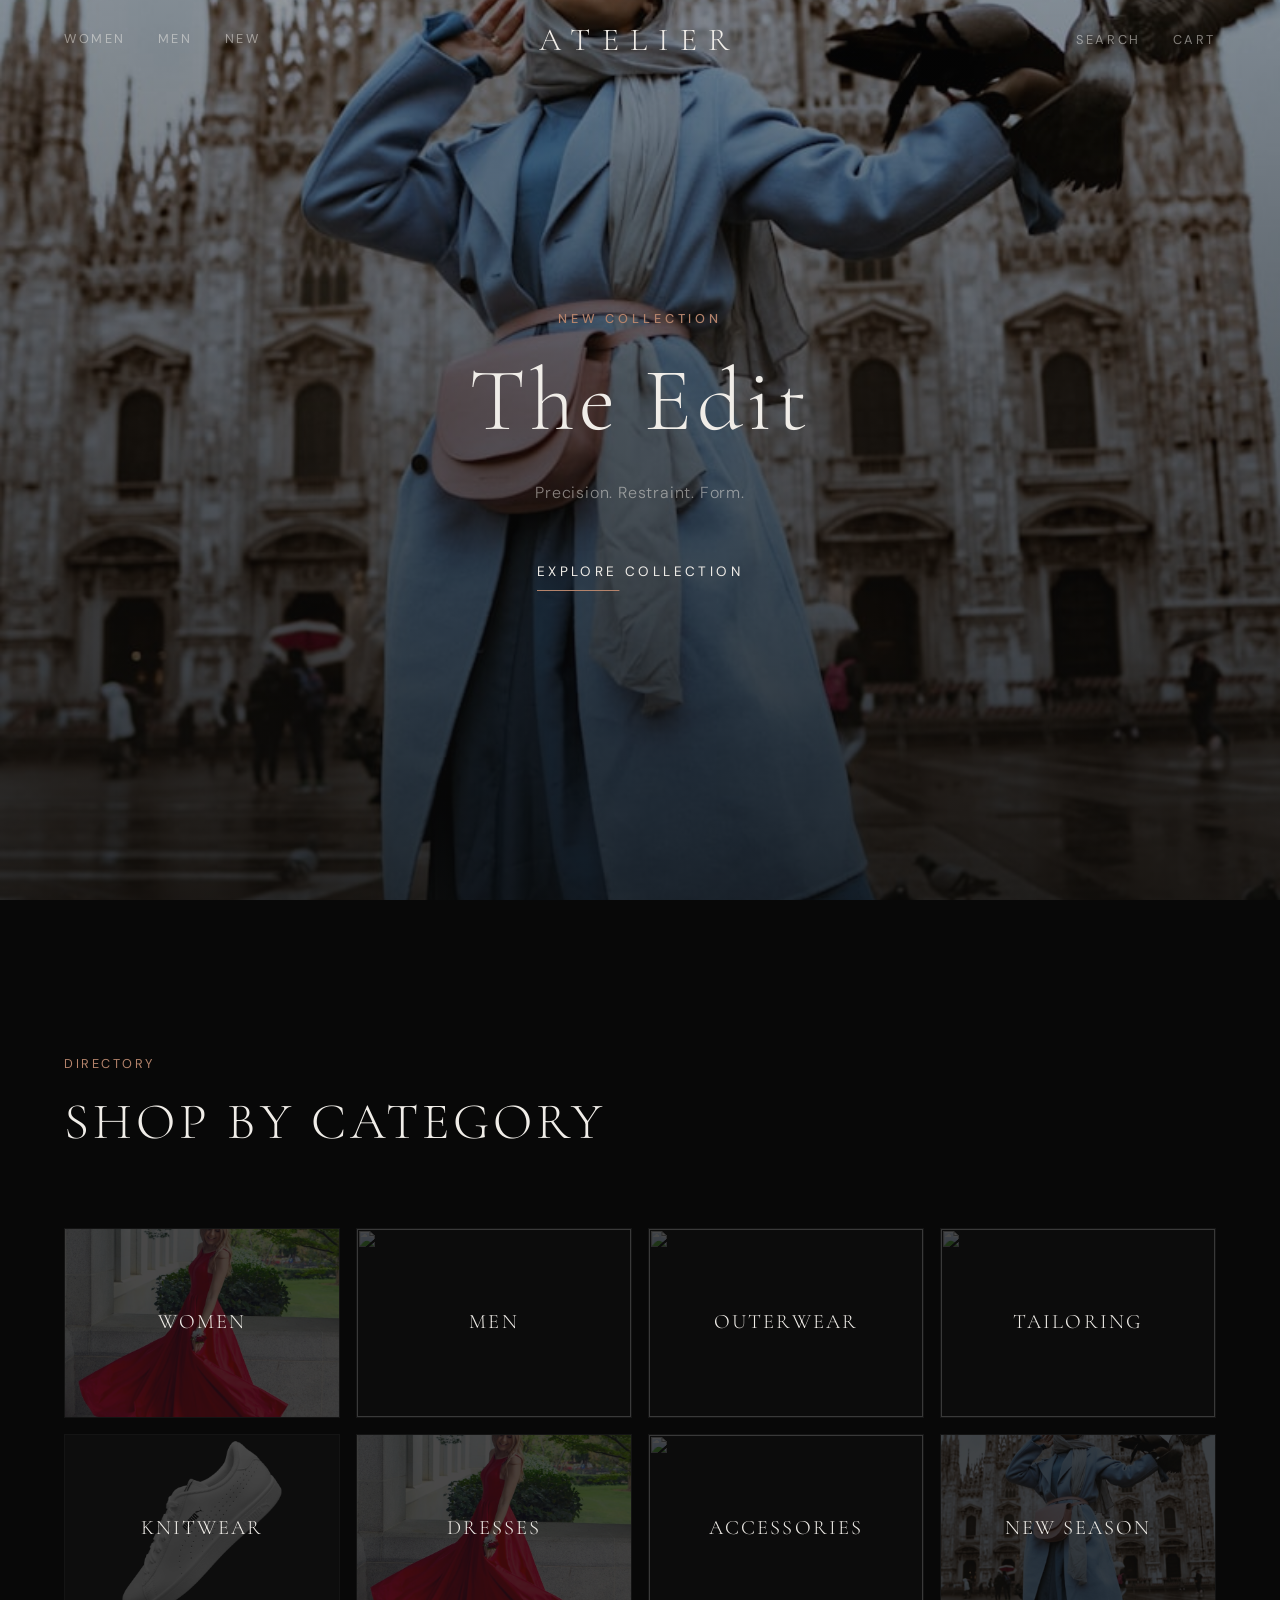
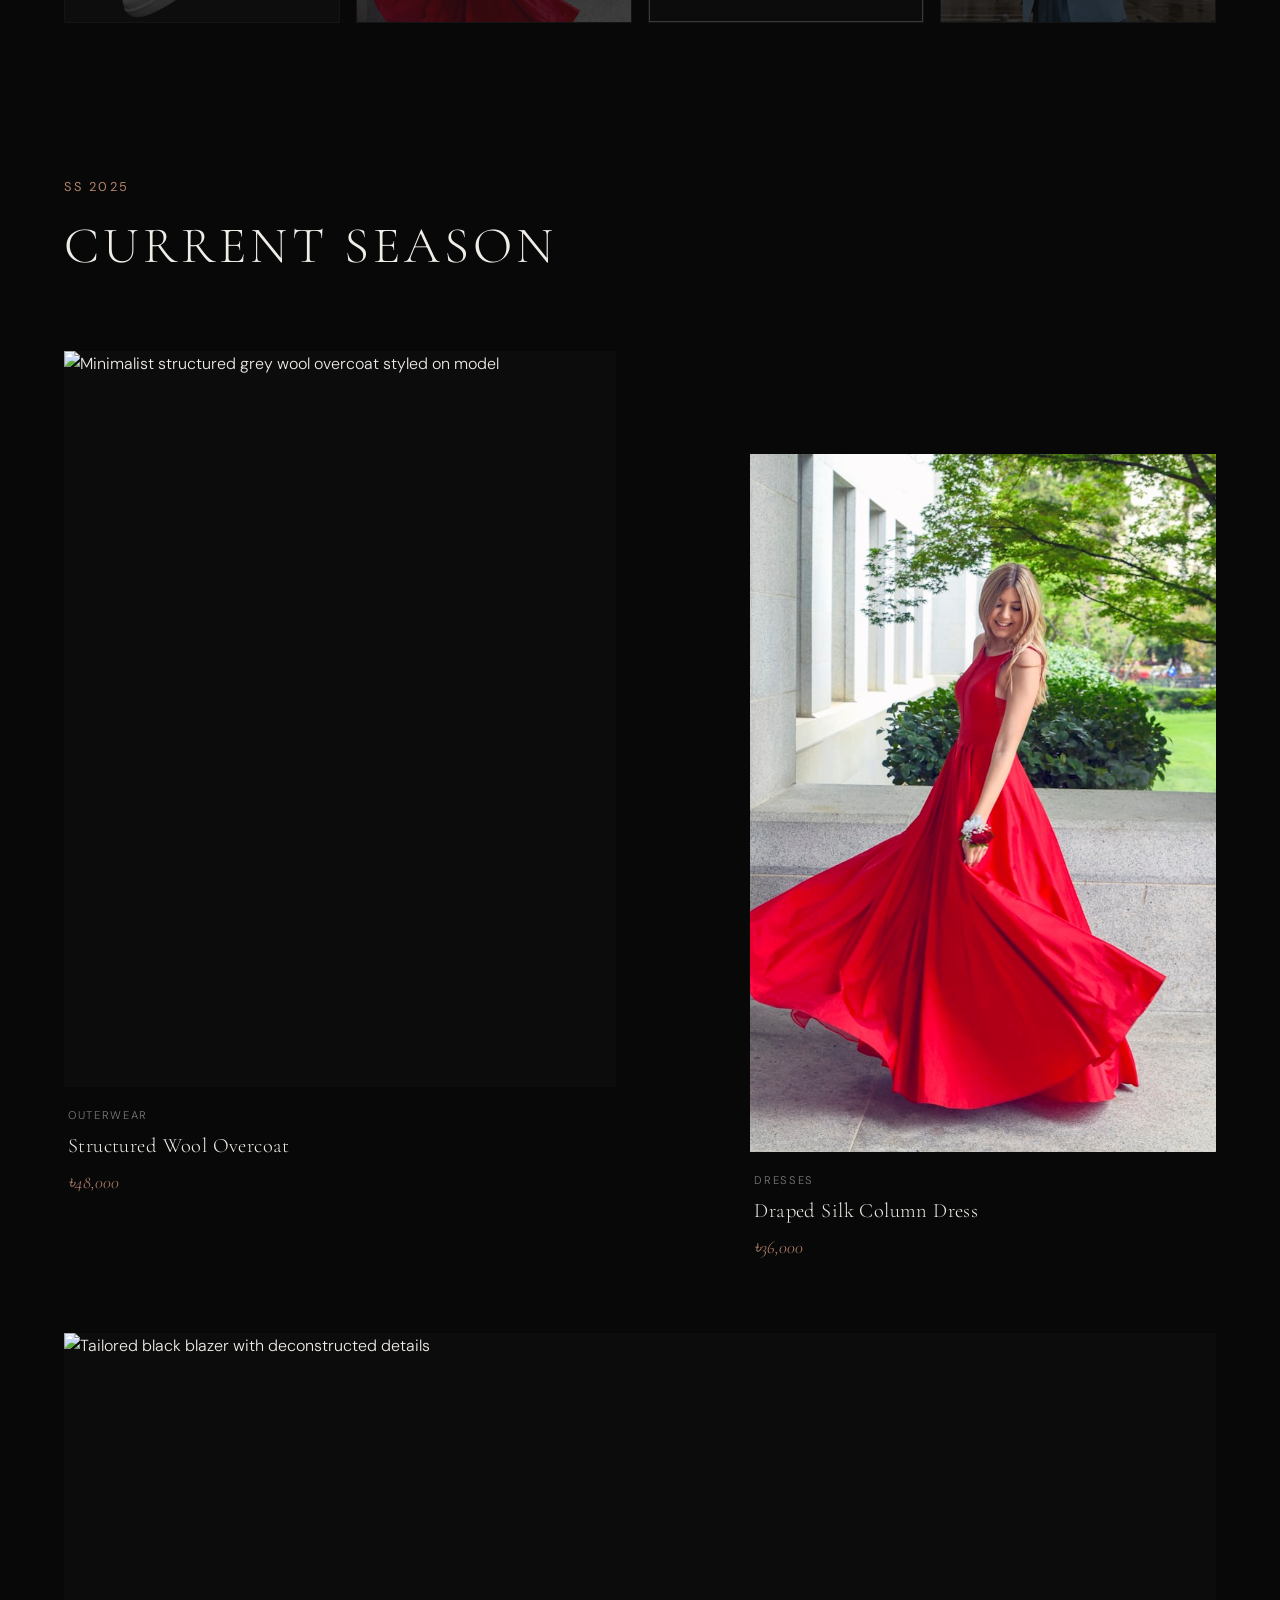
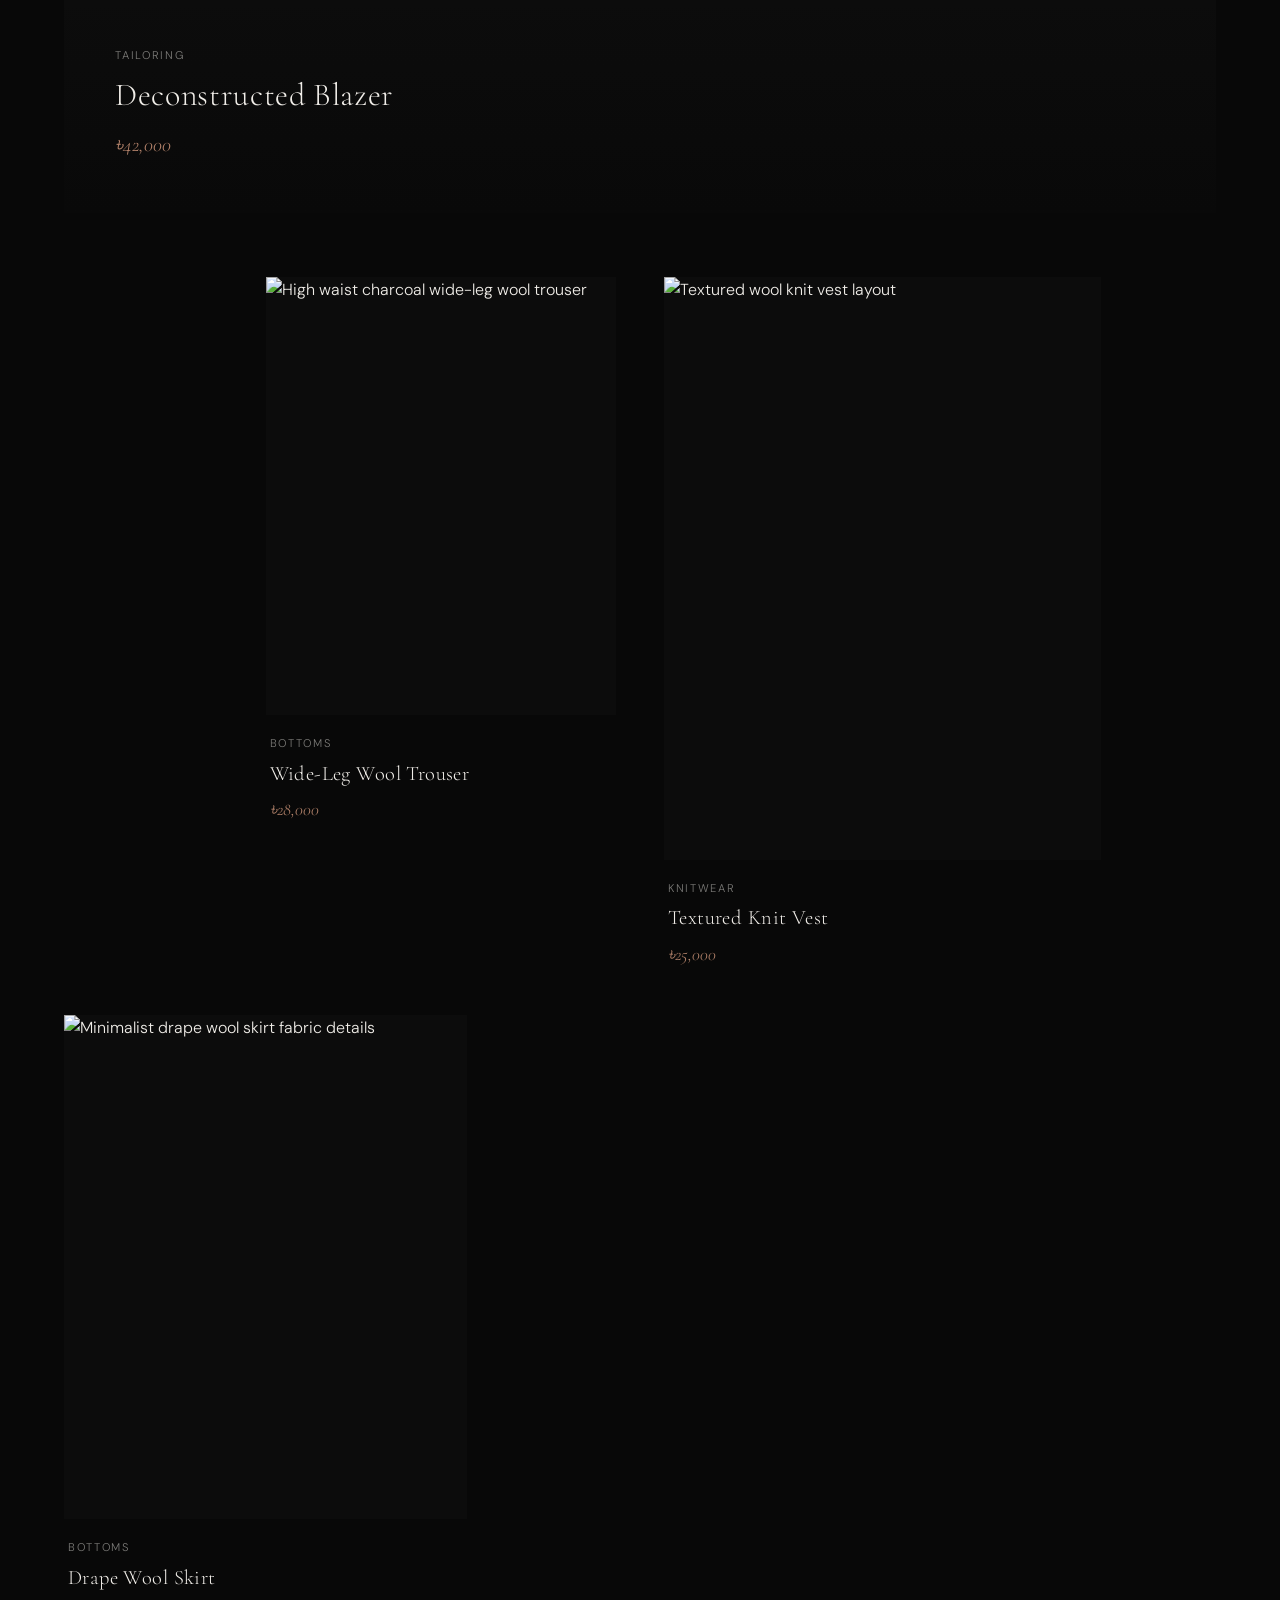
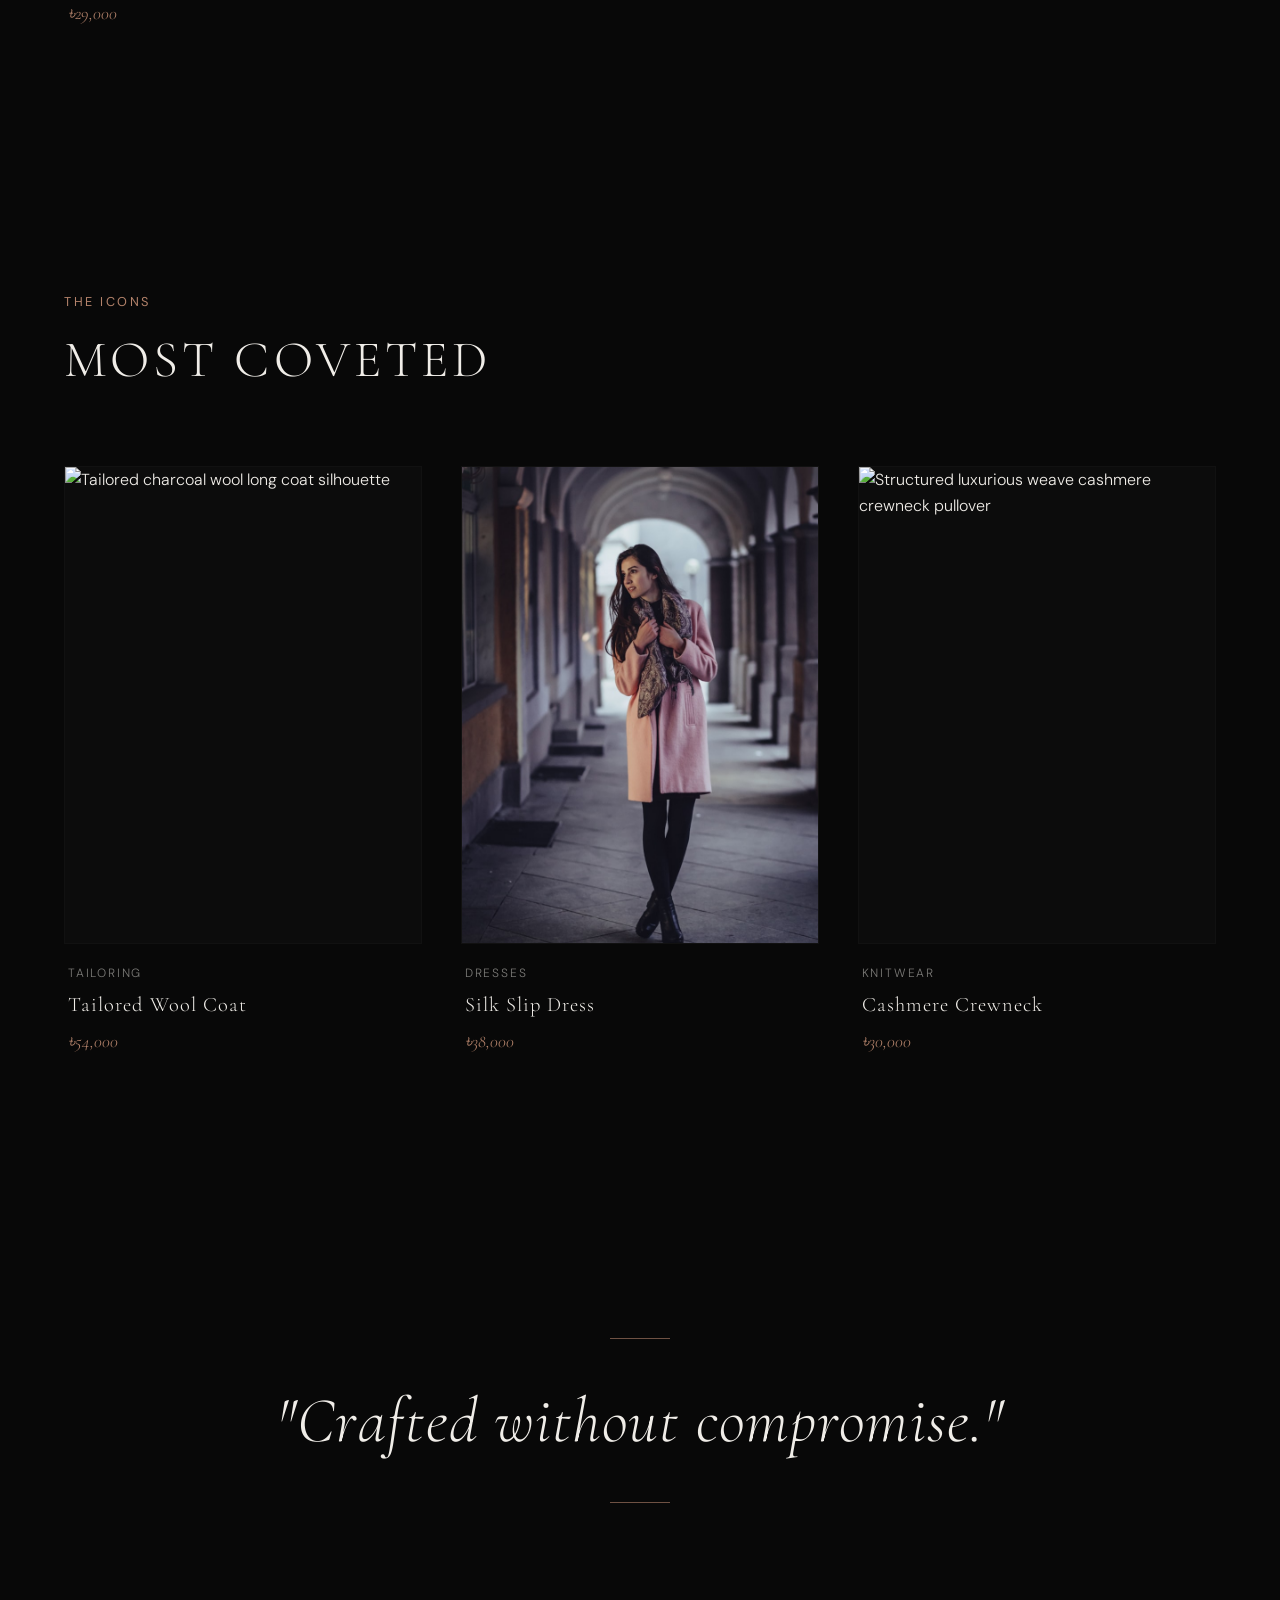
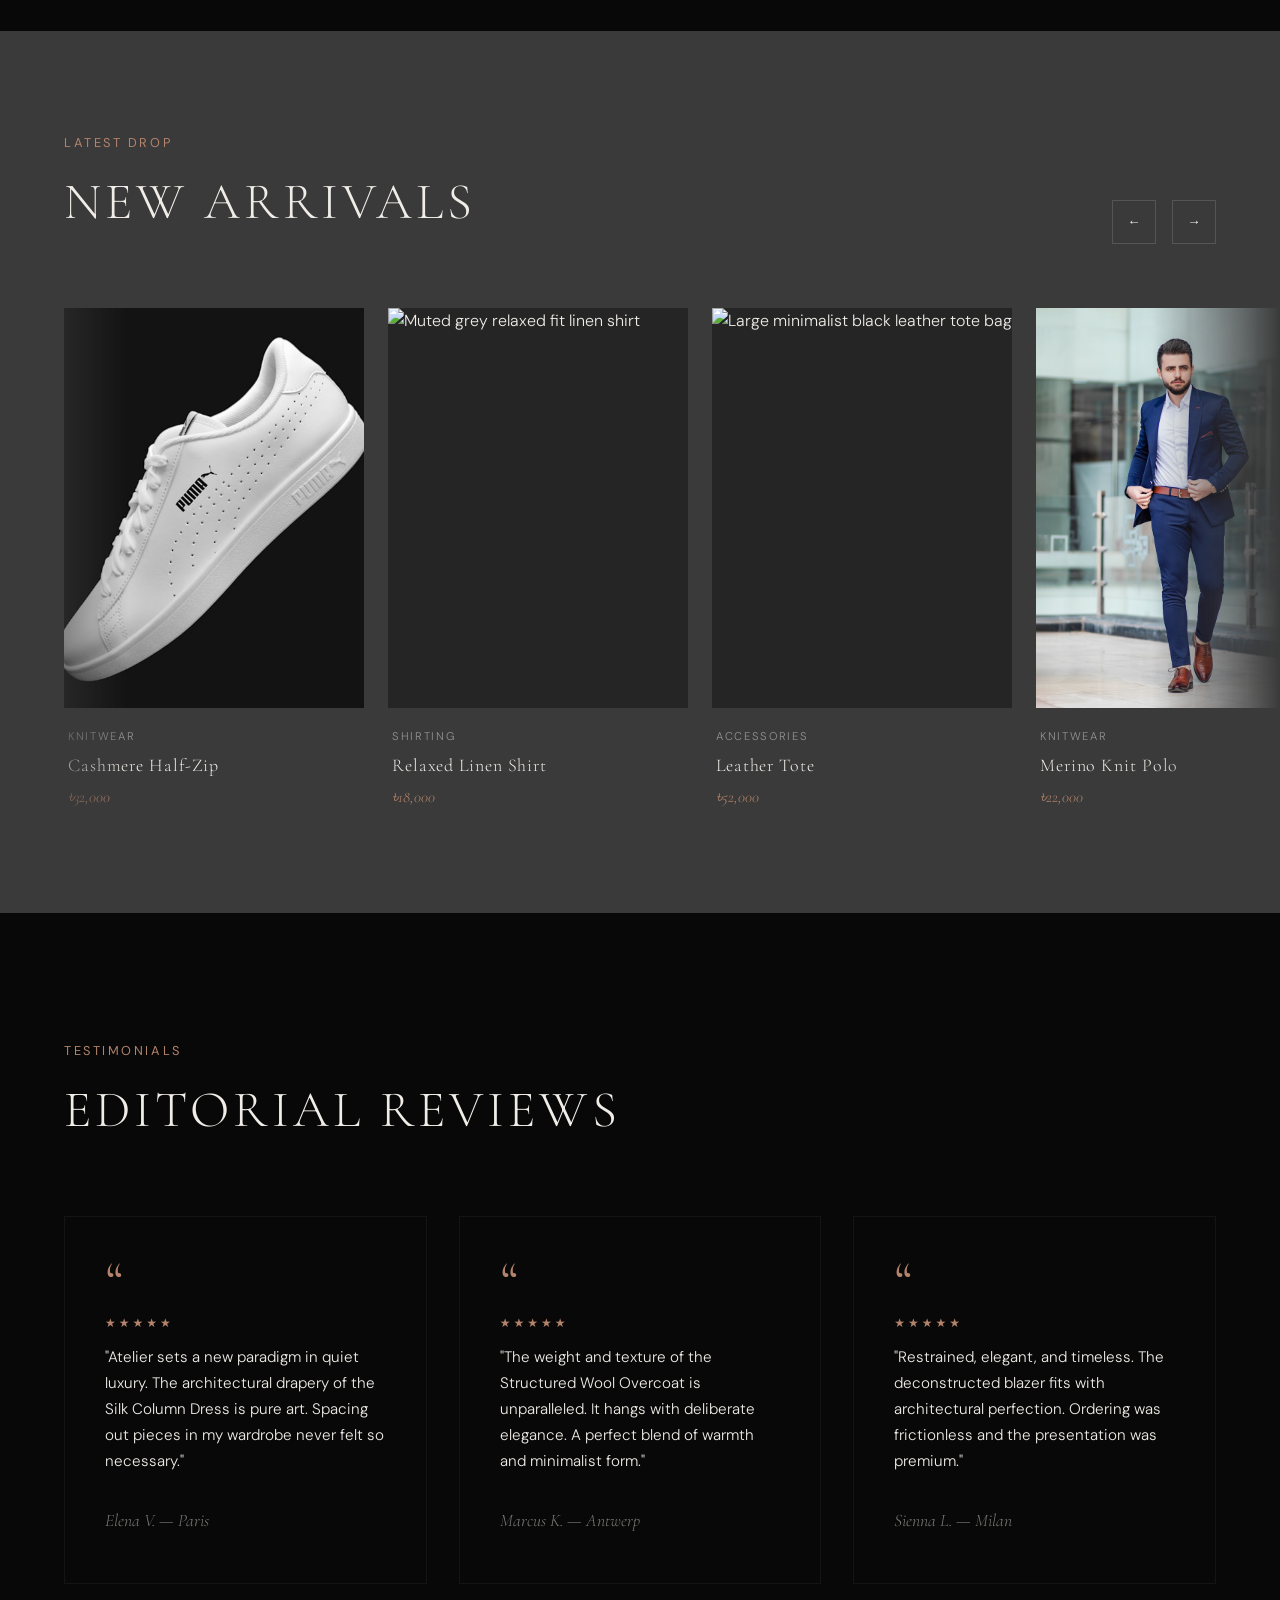
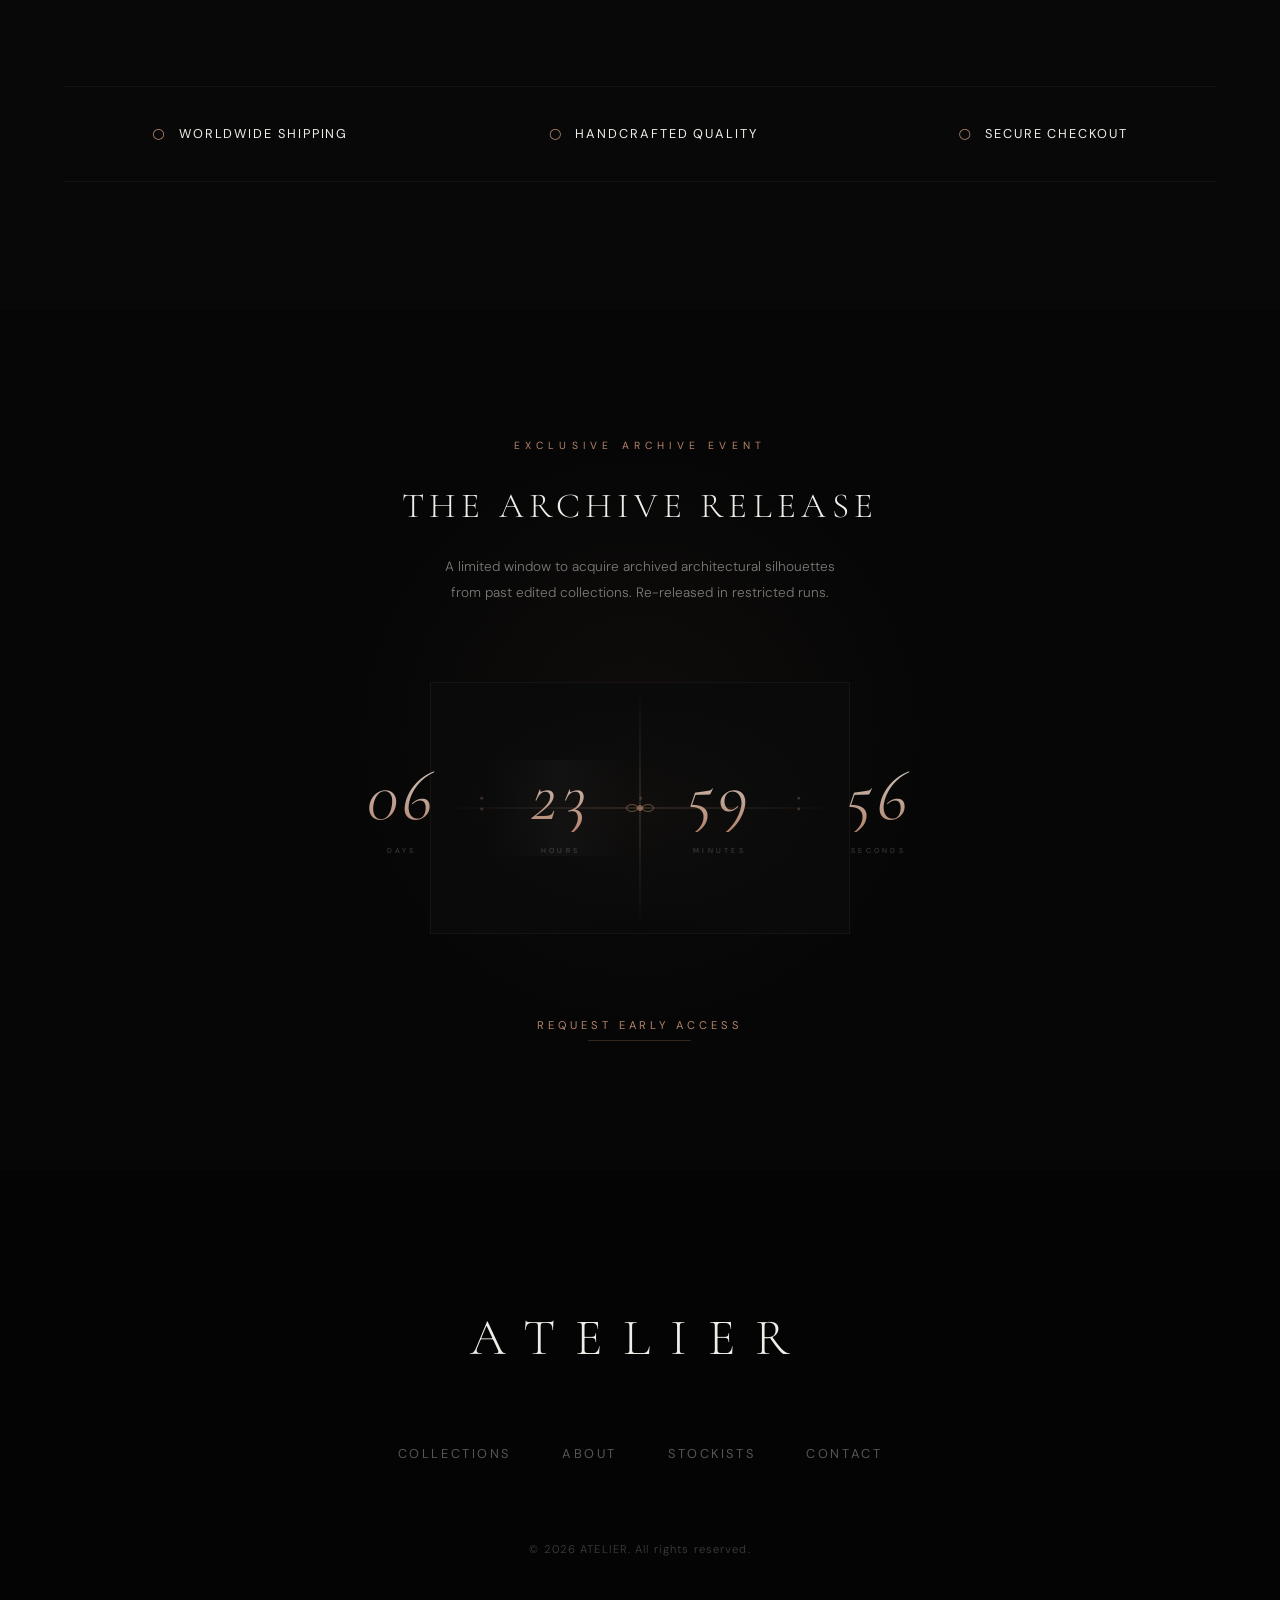
==== commit 4d02302a: "Add files via upload" ====
--- a/index.html
+++ b/index.html
@@ -1661,9 +1661,9 @@
        ====================================================== -->
   <header class="hero" id="hero">
     <div class="hero-slides" aria-live="off">
-      <div class="hero-slide active" style="background-image: url('images/hero1.jpg');" role="img" aria-label="Hero fashion editorial image 1" aria-hidden="false"></div>
-      <div class="hero-slide" style="background-image: url('images/hero2.jpg');" role="img" aria-label="Hero fashion editorial image 2" aria-hidden="true"></div>
-      <div class="hero-slide" style="background-image: url('images/hero3.jpg');" role="img" aria-label="Hero fashion editorial image 3" aria-hidden="true"></div>
+      <div class="hero-slide active" style="background-image: url('assets/images/hero1.jpg');" role="img" aria-label="Hero fashion editorial image 1" aria-hidden="false"></div>
+      <div class="hero-slide" style="background-image: url('assets/images/hero2.jpg');" role="img" aria-label="Hero fashion editorial image 2" aria-hidden="true"></div>
+      <div class="hero-slide" style="background-image: url('assets/images/hero3.jpg');" role="img" aria-label="Hero fashion editorial image 3" aria-hidden="true"></div>
     </div>
     <div class="hero-overlay" aria-hidden="true"></div>
     <div class="hero-content">
@@ -1693,35 +1693,35 @@
       </div>
       <div class="category-grid">
         <a href="#season" class="category-card">
-          <img src="images/dress.jpg" alt="" class="category-card-bg" loading="lazy" aria-hidden="true">
+          <img src="assets/images/dress.jpg" alt="" class="category-card-bg" loading="lazy" aria-hidden="true">
           <span class="category-card-title">Women</span>
         </a>
         <a href="#season" class="category-card">
-          <img src="images/blazer.jpg" alt="" class="category-card-bg" loading="lazy" aria-hidden="true">
+          <img src="assets/images/blazer.jpg" alt="" class="category-card-bg" loading="lazy" aria-hidden="true">
           <span class="category-card-title">Men</span>
         </a>
         <a href="#season" class="category-card">
-          <img src="images/overcoat.jpg" alt="" class="category-card-bg" loading="lazy" aria-hidden="true">
+          <img src="assets/images/overcoat.jpg" alt="" class="category-card-bg" loading="lazy" aria-hidden="true">
           <span class="category-card-title">Outerwear</span>
         </a>
         <a href="#season" class="category-card">
-          <img src="images/trouser.jpg" alt="" class="category-card-bg" loading="lazy" aria-hidden="true">
+          <img src="assets/images/trouser.jpg" alt="" class="category-card-bg" loading="lazy" aria-hidden="true">
           <span class="category-card-title">Tailoring</span>
         </a>
         <a href="#season" class="category-card">
-          <img src="images/halfzip.jpg" alt="" class="category-card-bg" loading="lazy" aria-hidden="true">
+          <img src="assets/images/halfzip.jpg" alt="" class="category-card-bg" loading="lazy" aria-hidden="true">
           <span class="category-card-title">Knitwear</span>
         </a>
         <a href="#season" class="category-card">
-          <img src="images/dress.jpg" alt="" class="category-card-bg" loading="lazy" aria-hidden="true">
+          <img src="assets/images/dress.jpg" alt="" class="category-card-bg" loading="lazy" aria-hidden="true">
           <span class="category-card-title">Dresses</span>
         </a>
         <a href="#season" class="category-card">
-          <img src="images/tote.jpg" alt="" class="category-card-bg" loading="lazy" aria-hidden="true">
+          <img src="assets/images/tote.jpg" alt="" class="category-card-bg" loading="lazy" aria-hidden="true">
           <span class="category-card-title">Accessories</span>
         </a>
         <a href="#season" class="category-card">
-          <img src="images/hero1.jpg" alt="" class="category-card-bg" loading="lazy" aria-hidden="true">
+          <img src="assets/images/hero1.jpg" alt="" class="category-card-bg" loading="lazy" aria-hidden="true">
           <span class="category-card-title">New Season</span>
         </a>
       </div>
@@ -1740,7 +1740,7 @@
         <!-- Card 1 — Large left anchor -->
         <a href="product.html" class="product-card" aria-label="Structured Wool Overcoat — Outerwear — ৳48,000">
           <div class="product-card-image-wrapper">
-            <img src="images/overcoat.jpg" alt="Minimalist structured grey wool overcoat styled on model" class="product-card-image" loading="lazy">
+            <img src="assets/images/overcoat.jpg" alt="Minimalist structured grey wool overcoat styled on model" class="product-card-image" loading="lazy">
           </div>
           <div class="product-card-details">
             <span class="product-card-category">Outerwear</span>
@@ -1752,7 +1752,7 @@
         <!-- Card 2 — Smaller right, dropped -->
         <a href="product.html" class="product-card" aria-label="Draped Silk Column Dress — Dresses — ৳36,000">
           <div class="product-card-image-wrapper">
-            <img src="images/dress.jpg" alt="Draped silk column dress in cream color" class="product-card-image" loading="lazy">
+            <img src="assets/images/dress.jpg" alt="Draped silk column dress in cream color" class="product-card-image" loading="lazy">
           </div>
           <div class="product-card-details">
             <span class="product-card-category">Dresses</span>
@@ -1764,7 +1764,7 @@
         <!-- Card 3 — Hero product, cinematic full-bleed with overlay text -->
         <a href="product.html" class="product-card" aria-label="Deconstructed Blazer — Tailoring — ৳42,000">
           <div class="product-card-image-wrapper">
-            <img src="images/blazer.jpg" alt="Tailored black blazer with deconstructed details" class="product-card-image" loading="lazy">
+            <img src="assets/images/blazer.jpg" alt="Tailored black blazer with deconstructed details" class="product-card-image" loading="lazy">
           </div>
           <div class="product-card-details">
             <span class="product-card-category">Tailoring</span>
@@ -1776,7 +1776,7 @@
         <!-- Card 4 — Small, generous whitespace -->
         <a href="product.html" class="product-card" aria-label="Wide-Leg Wool Trouser — Bottoms — ৳28,000">
           <div class="product-card-image-wrapper">
-            <img src="images/trouser.jpg" alt="High waist charcoal wide-leg wool trouser" class="product-card-image" loading="lazy">
+            <img src="assets/images/trouser.jpg" alt="High waist charcoal wide-leg wool trouser" class="product-card-image" loading="lazy">
           </div>
           <div class="product-card-details">
             <span class="product-card-category">Bottoms</span>
@@ -1788,7 +1788,7 @@
         <!-- Card 5 — Taller right -->
         <a href="product.html" class="product-card" aria-label="Textured Knit Vest — Knitwear — ৳25,000">
           <div class="product-card-image-wrapper">
-            <img src="images/best_knit.jpg" alt="Textured wool knit vest layout" class="product-card-image" loading="lazy">
+            <img src="assets/images/best_knit.jpg" alt="Textured wool knit vest layout" class="product-card-image" loading="lazy">
           </div>
           <div class="product-card-details">
             <span class="product-card-category">Knitwear</span>
@@ -1800,7 +1800,7 @@
         <!-- Card 6 — Left-aligned, medium -->
         <a href="product.html" class="product-card" aria-label="Drape Wool Skirt — Bottoms — ৳29,000">
           <div class="product-card-image-wrapper">
-            <img src="images/skirt.jpg" alt="Minimalist drape wool skirt fabric details" class="product-card-image" loading="lazy">
+            <img src="assets/images/skirt.jpg" alt="Minimalist drape wool skirt fabric details" class="product-card-image" loading="lazy">
           </div>
           <div class="product-card-details">
             <span class="product-card-category">Bottoms</span>
@@ -1822,7 +1822,7 @@
       <div class="bestsellers-grid">
         <a href="product.html" class="bestseller-card" aria-label="Tailored Wool Coat — Tailoring — ৳54,000">
           <div class="bestseller-image-wrapper">
-            <img src="images/best_coat.jpg" alt="Tailored charcoal wool long coat silhouette" class="bestseller-image" loading="lazy">
+            <img src="assets/images/best_coat.jpg" alt="Tailored charcoal wool long coat silhouette" class="bestseller-image" loading="lazy">
           </div>
           <div class="bestseller-details">
             <span class="bestseller-category">Tailoring</span>
@@ -1833,7 +1833,7 @@
 
         <a href="product.html" class="bestseller-card" aria-label="Silk Slip Dress — Dresses — ৳38,000">
           <div class="bestseller-image-wrapper">
-            <img src="images/best_dress.jpg" alt="Minimal slip silk dress draped over back" class="bestseller-image" loading="lazy">
+            <img src="assets/images/best_dress.jpg" alt="Minimal slip silk dress draped over back" class="bestseller-image" loading="lazy">
           </div>
           <div class="bestseller-details">
             <span class="bestseller-category">Dresses</span>
@@ -1844,7 +1844,7 @@
 
         <a href="product.html" class="bestseller-card" aria-label="Cashmere Crewneck — Knitwear — ৳30,000">
           <div class="bestseller-image-wrapper">
-            <img src="images/best_knit.jpg" alt="Structured luxurious weave cashmere crewneck pullover" class="bestseller-image" loading="lazy">
+            <img src="assets/images/best_knit.jpg" alt="Structured luxurious weave cashmere crewneck pullover" class="bestseller-image" loading="lazy">
           </div>
           <div class="bestseller-details">
             <span class="bestseller-category">Knitwear</span>
@@ -1881,7 +1881,7 @@
         <div class="carousel-track" id="carousel-track">
           <a href="product.html" class="carousel-card" aria-label="Cashmere Half-Zip — Knitwear — ৳32,000">
             <div class="carousel-card-image-wrapper">
-              <img src="images/halfzip.jpg" alt="Soft dark cashmere half-zip sweater" class="carousel-card-image" loading="lazy">
+              <img src="assets/images/halfzip.jpg" alt="Soft dark cashmere half-zip sweater" class="carousel-card-image" loading="lazy">
             </div>
             <div class="carousel-card-details">
               <span class="carousel-card-category">Knitwear</span>
@@ -1892,7 +1892,7 @@
 
           <a href="product.html" class="carousel-card" aria-label="Relaxed Linen Shirt — Shirting — ৳18,000">
             <div class="carousel-card-image-wrapper">
-              <img src="images/shirt.jpg" alt="Muted grey relaxed fit linen shirt" class="carousel-card-image" loading="lazy">
+              <img src="assets/images/shirt.jpg" alt="Muted grey relaxed fit linen shirt" class="carousel-card-image" loading="lazy">
             </div>
             <div class="carousel-card-details">
               <span class="carousel-card-category">Shirting</span>
@@ -1903,7 +1903,7 @@
 
           <a href="product.html" class="carousel-card" aria-label="Leather Tote — Accessories — ৳52,000">
             <div class="carousel-card-image-wrapper">
-              <img src="images/tote.jpg" alt="Large minimalist black leather tote bag" class="carousel-card-image" loading="lazy">
+              <img src="assets/images/tote.jpg" alt="Large minimalist black leather tote bag" class="carousel-card-image" loading="lazy">
             </div>
             <div class="carousel-card-details">
               <span class="carousel-card-category">Accessories</span>
@@ -1914,7 +1914,7 @@
 
           <a href="product.html" class="carousel-card" aria-label="Merino Knit Polo — Knitwear — ৳22,000">
             <div class="carousel-card-image-wrapper">
-              <img src="images/polo.jpg" alt="Fine merino knit polo shirt in charcoal" class="carousel-card-image" loading="lazy">
+              <img src="assets/images/polo.jpg" alt="Fine merino knit polo shirt in charcoal" class="carousel-card-image" loading="lazy">
             </div>
             <div class="carousel-card-details">
               <span class="carousel-card-category">Knitwear</span>
@@ -1925,7 +1925,7 @@
 
           <a href="product.html" class="carousel-card" aria-label="Technical Shell Jacket — Outerwear — ৳58,000">
             <div class="carousel-card-image-wrapper">
-              <img src="images/jacket.jpg" alt="Avant-garde black technical shell jacket" class="carousel-card-image" loading="lazy">
+              <img src="assets/images/jacket.jpg" alt="Avant-garde black technical shell jacket" class="carousel-card-image" loading="lazy">
             </div>
             <div class="carousel-card-details">
               <span class="carousel-card-category">Outerwear</span>
@@ -1936,7 +1936,7 @@
 
           <a href="product.html" class="carousel-card" aria-label="Pleated Midi Skirt — Bottoms — ৳26,000">
             <div class="carousel-card-image-wrapper">
-              <img src="images/skirt.jpg" alt="A-line black pleated midi skirt fabric details" class="carousel-card-image" loading="lazy">
+              <img src="assets/images/skirt.jpg" alt="A-line black pleated midi skirt fabric details" class="carousel-card-image" loading="lazy">
             </div>
             <div class="carousel-card-details">
               <span class="carousel-card-category">Bottoms</span>
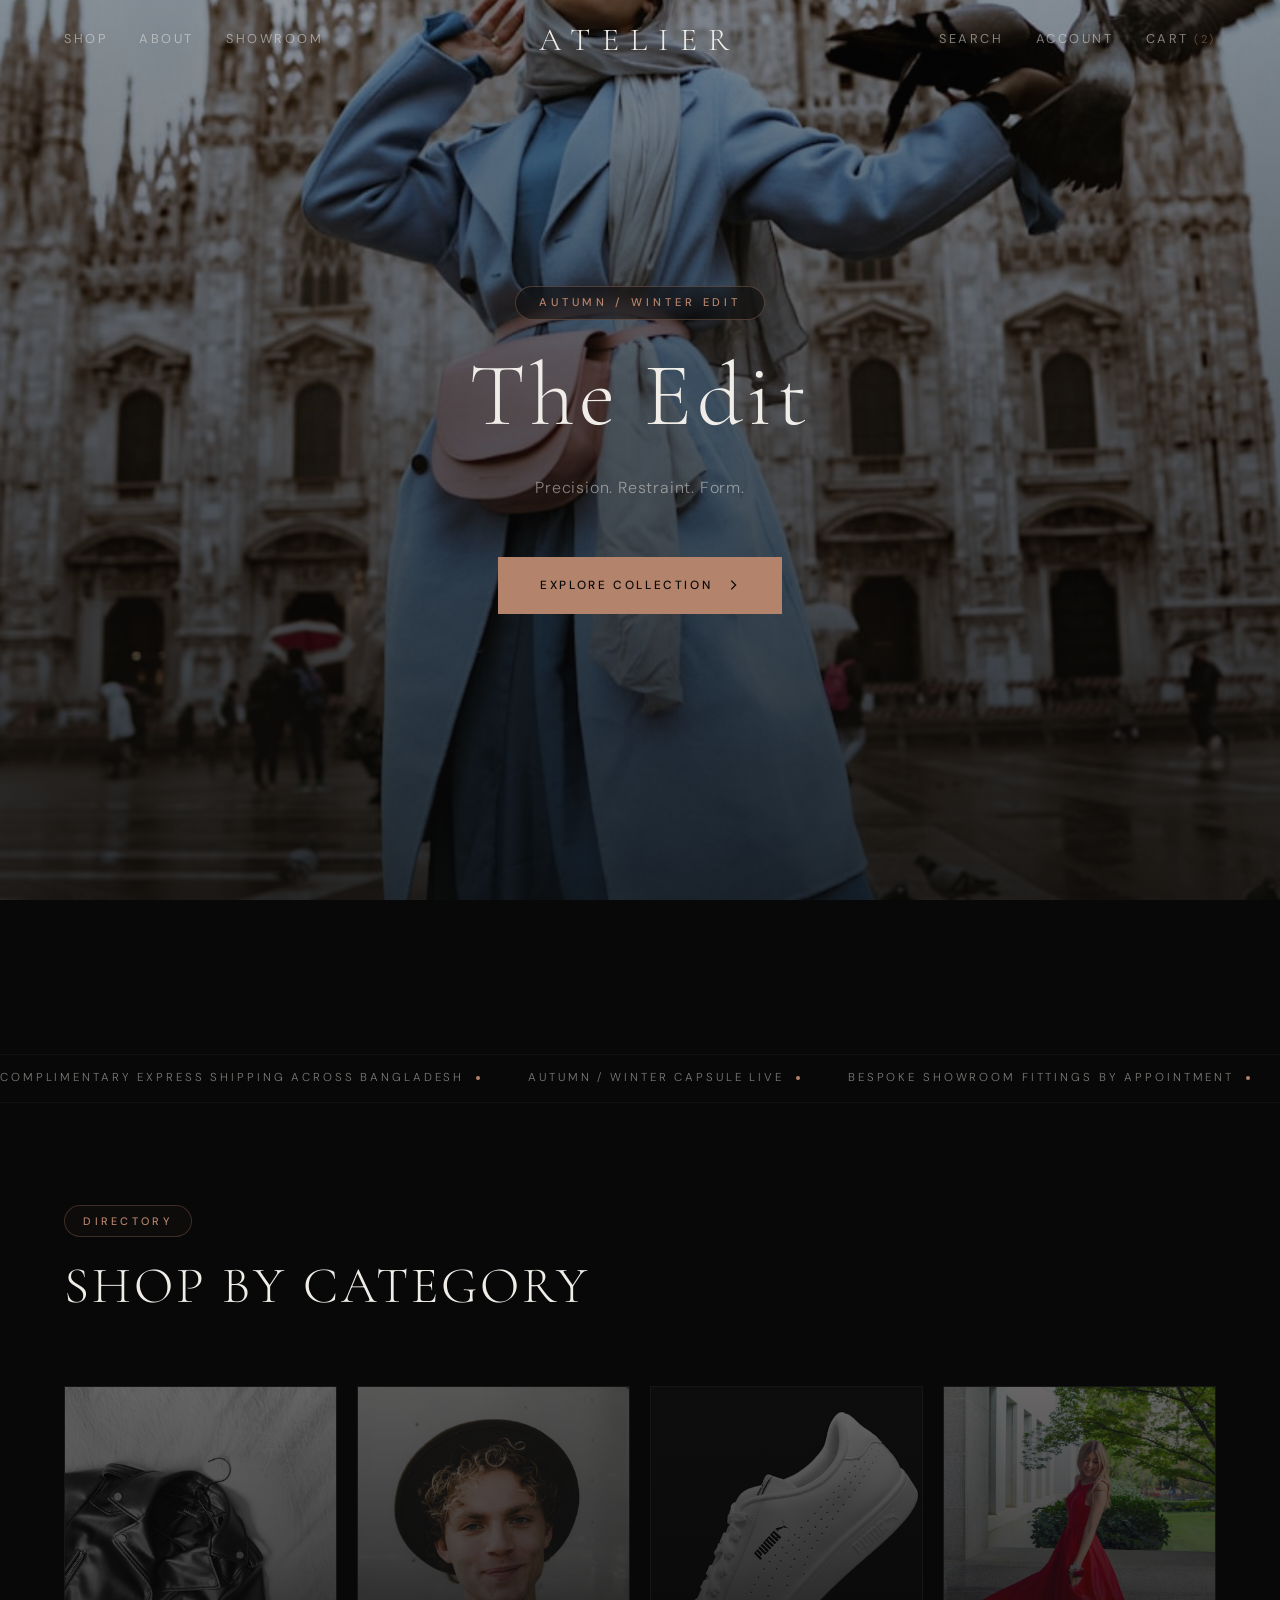
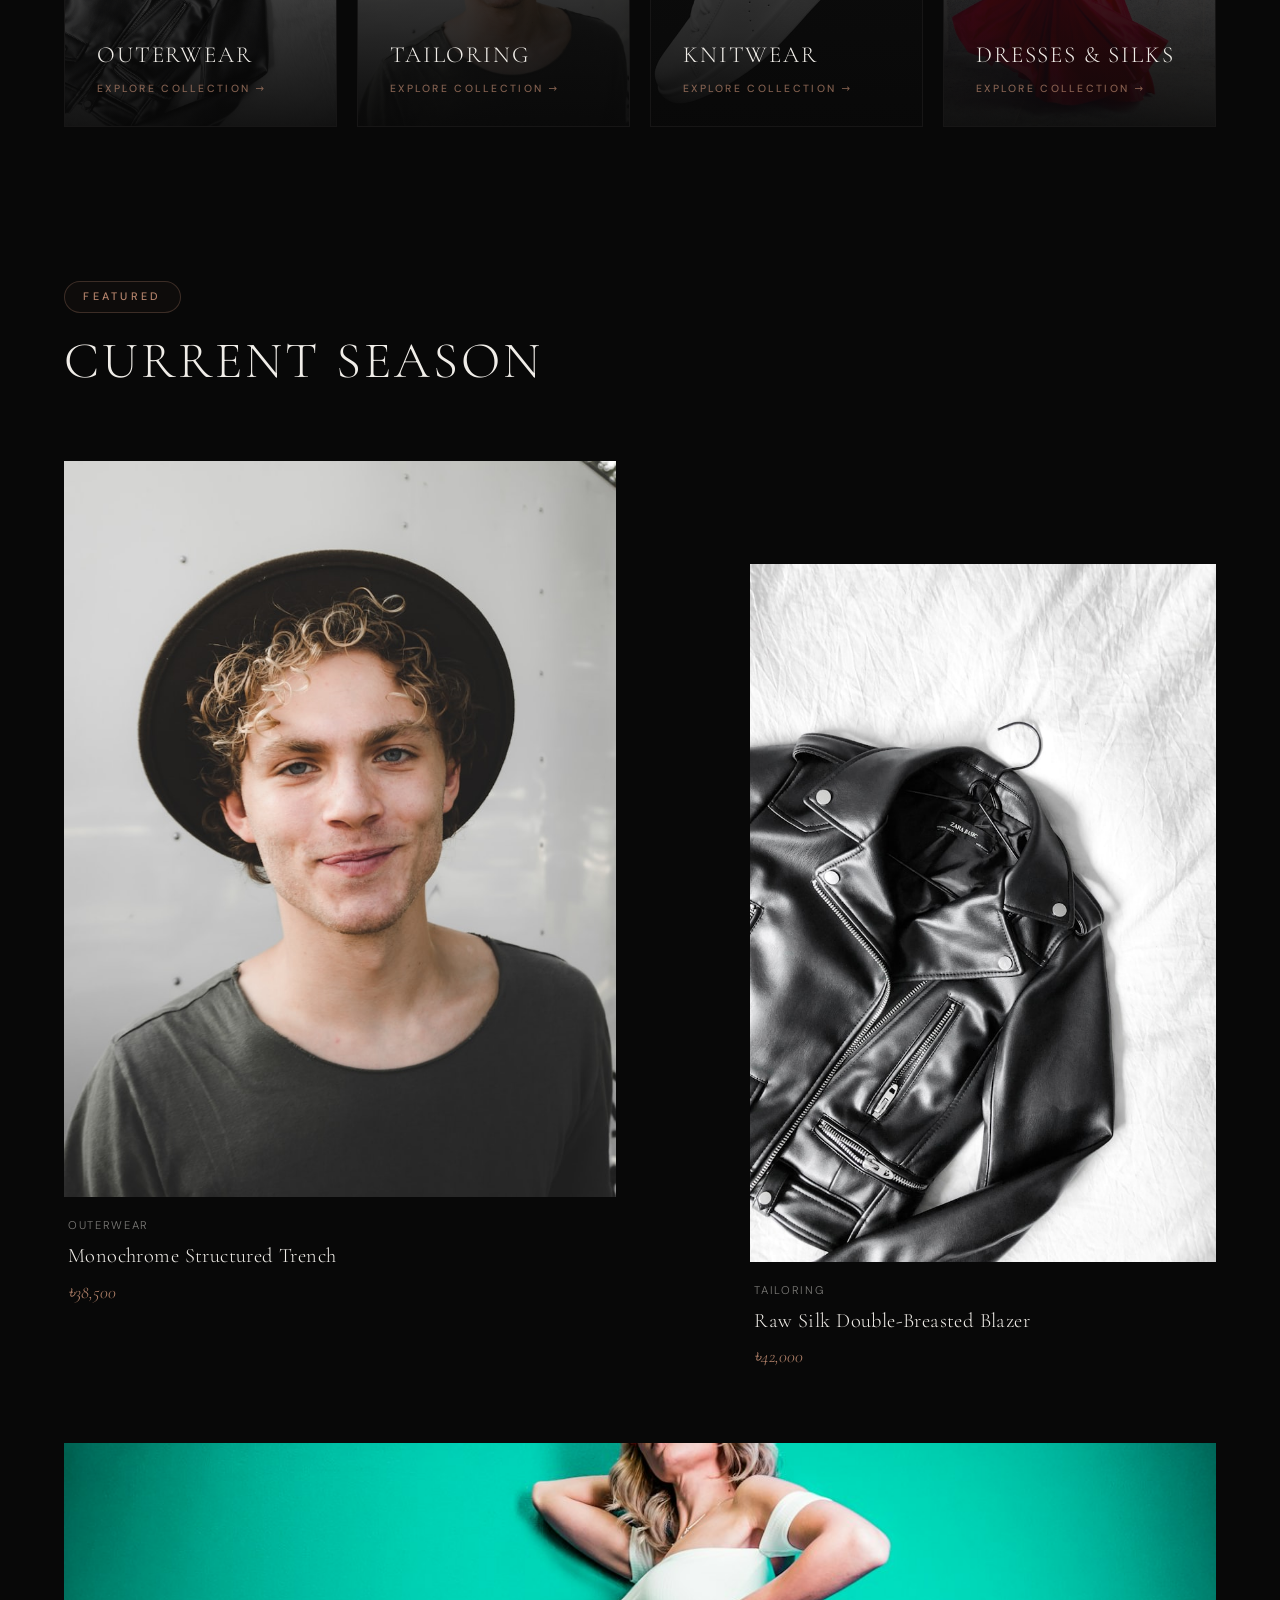
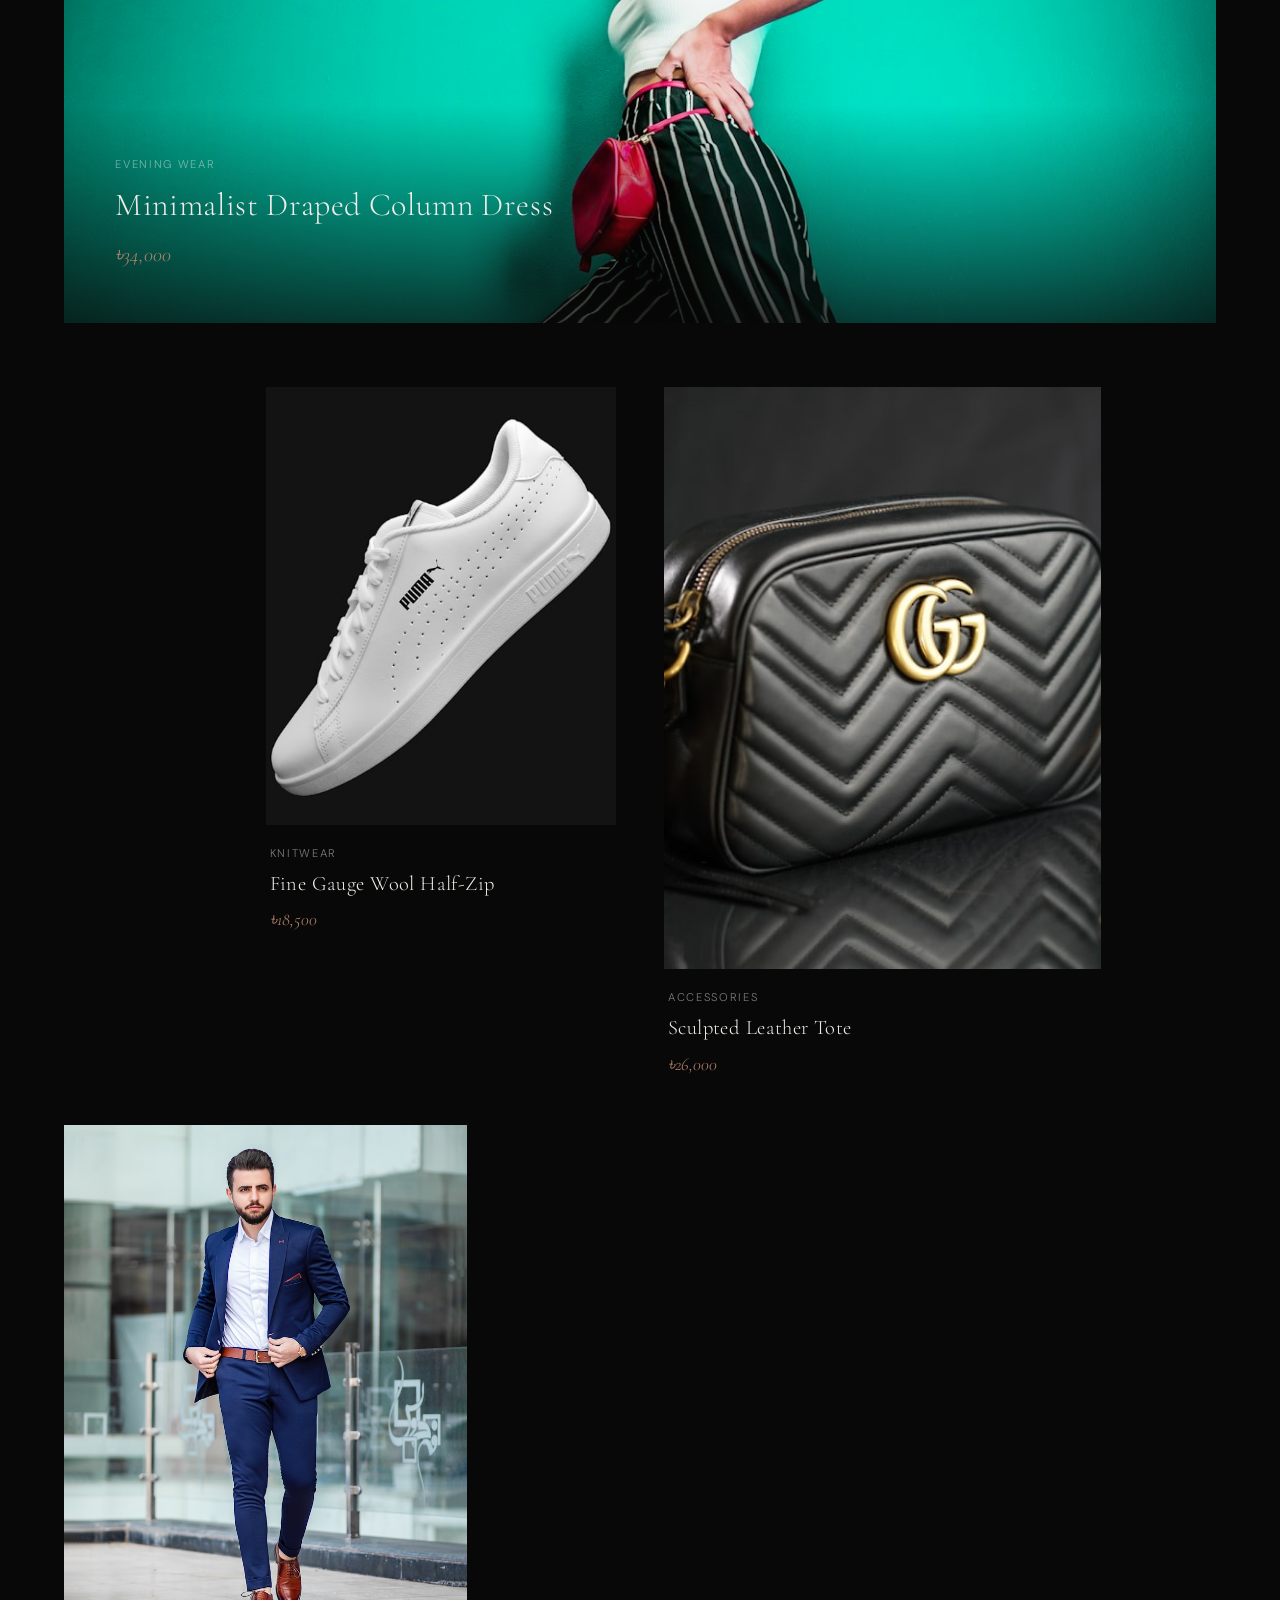
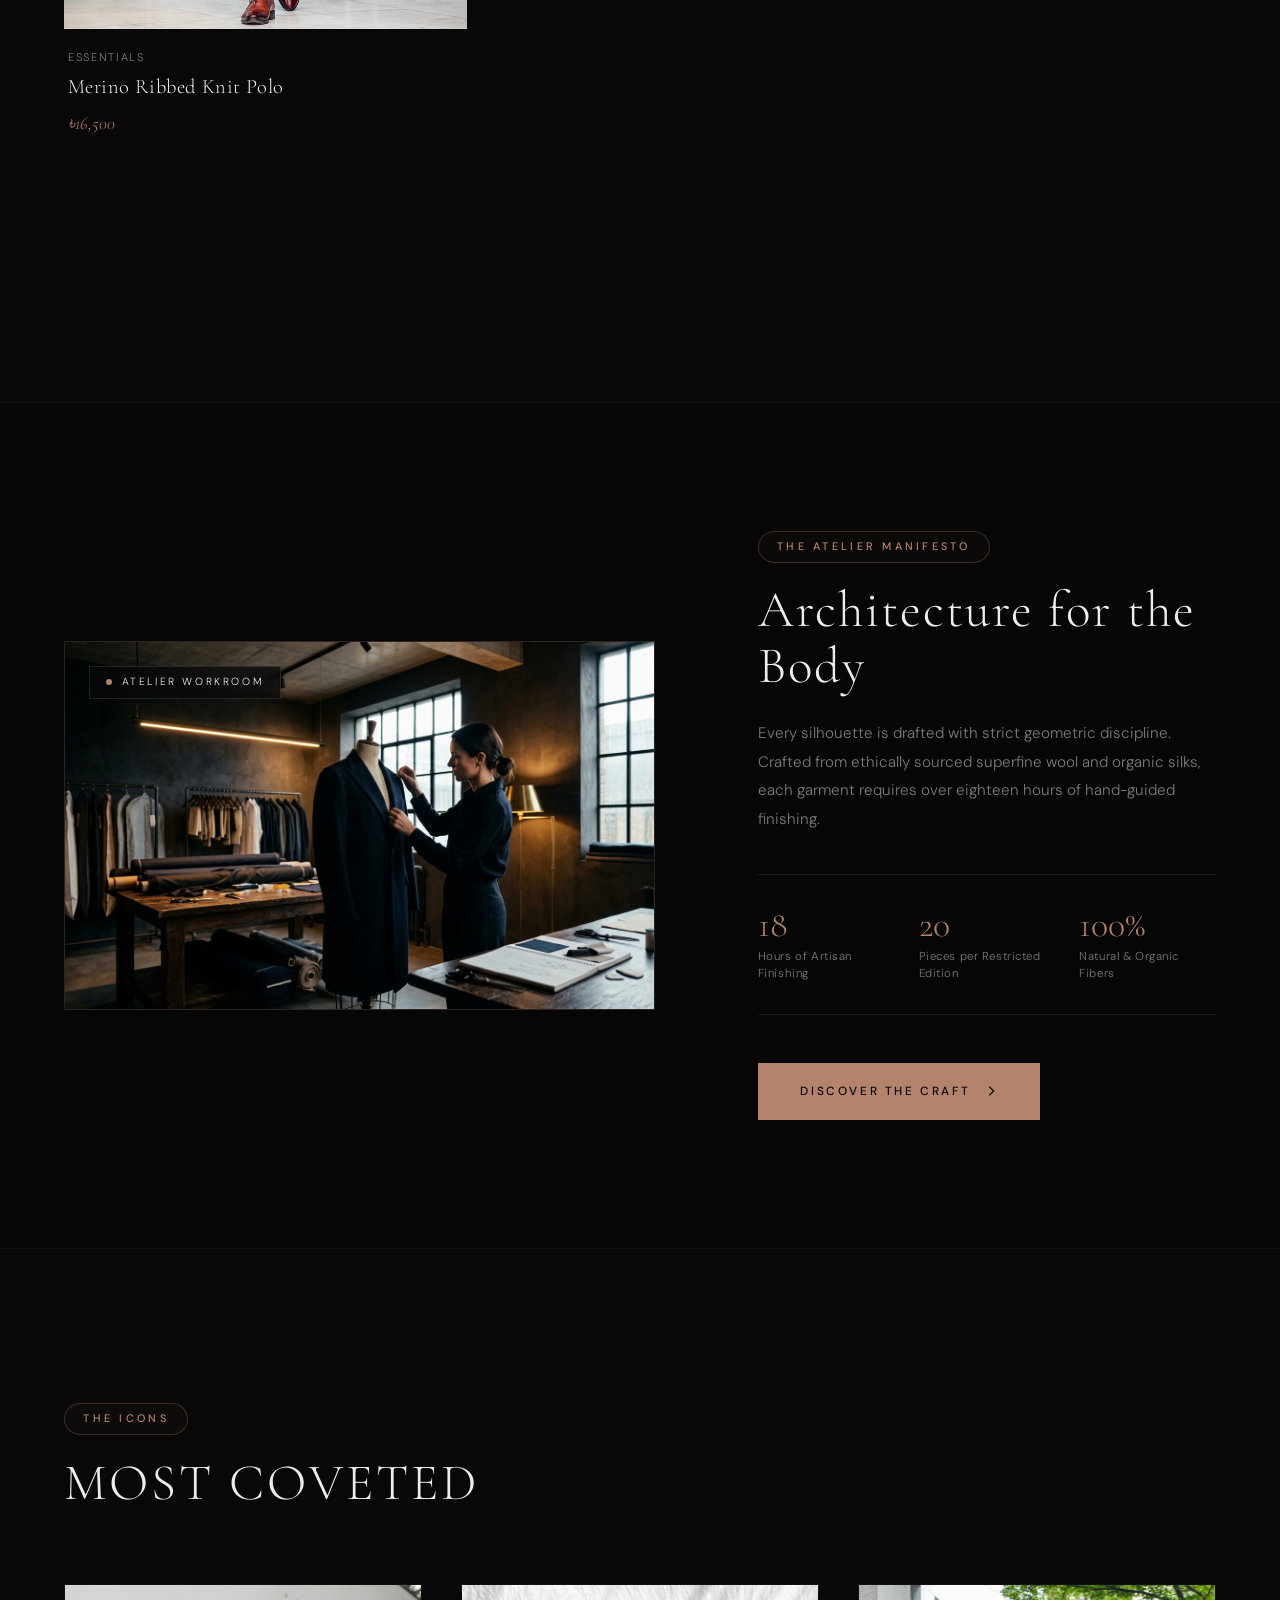
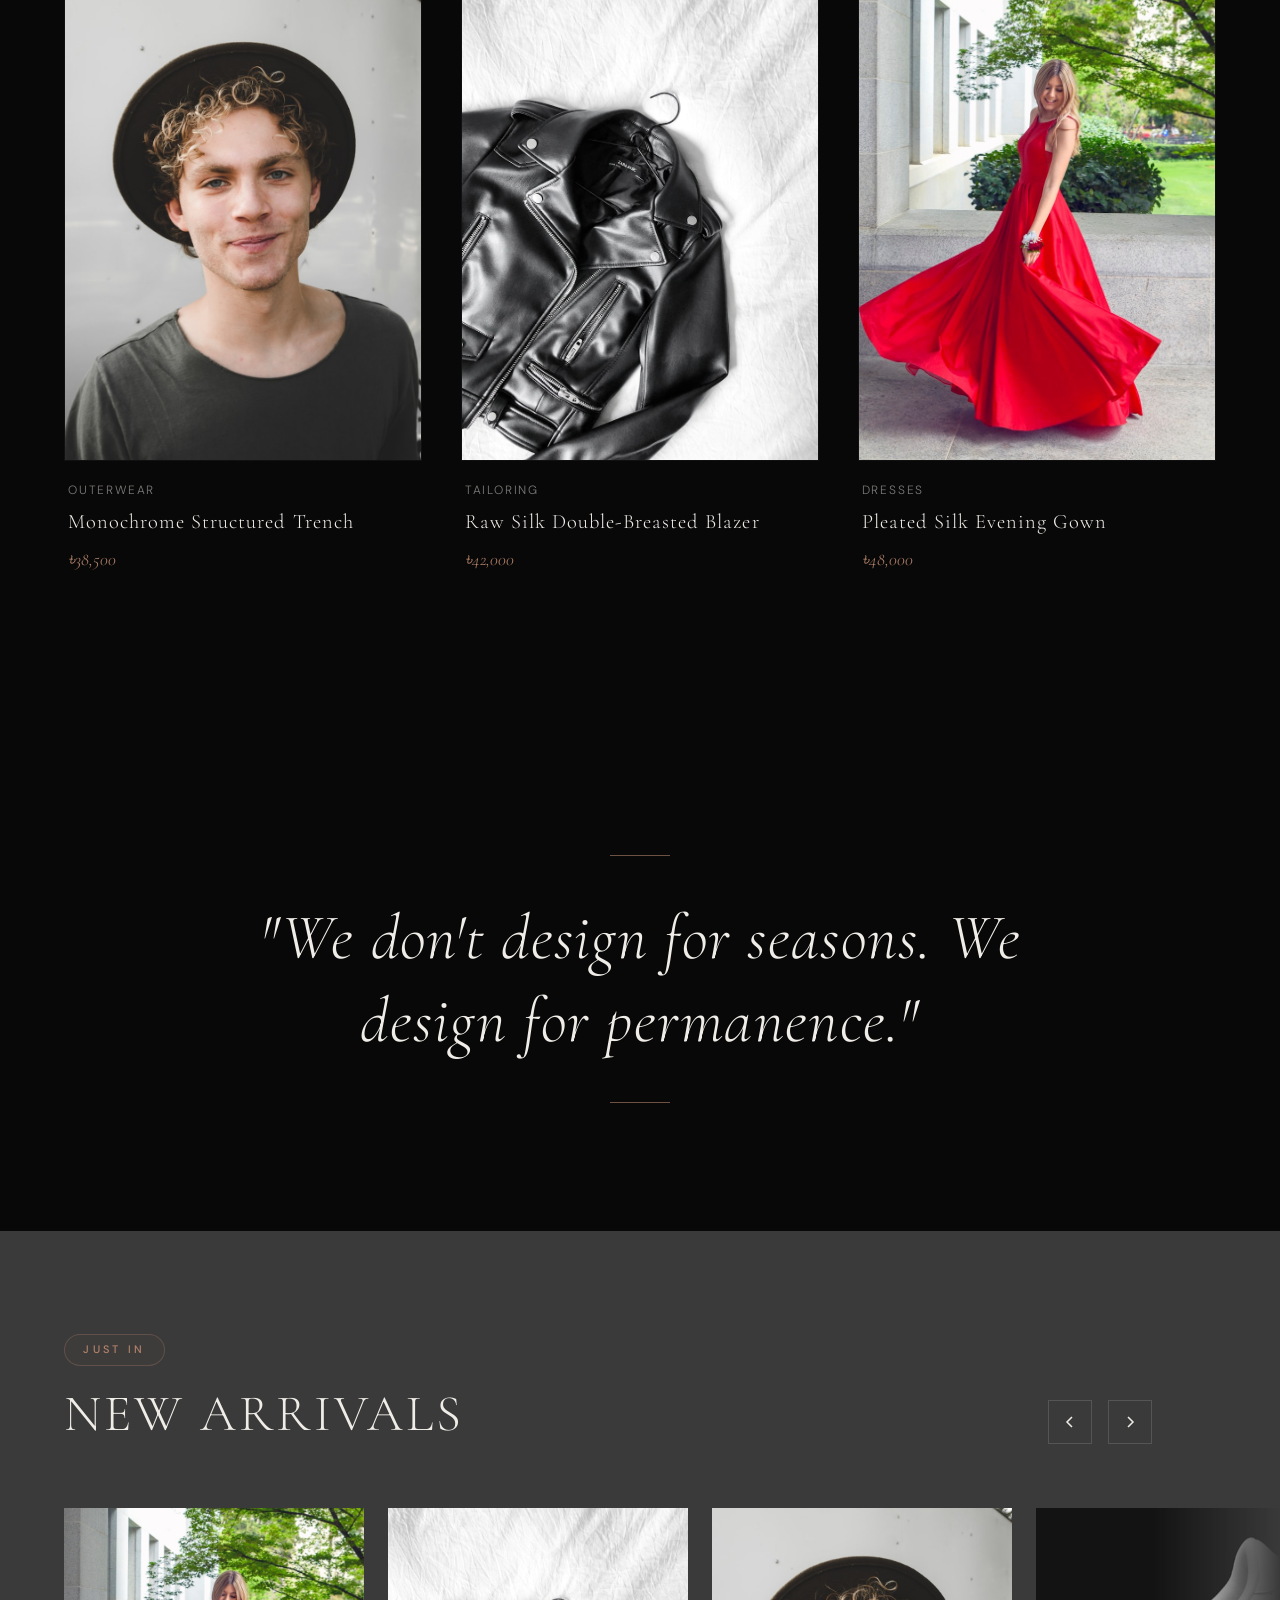
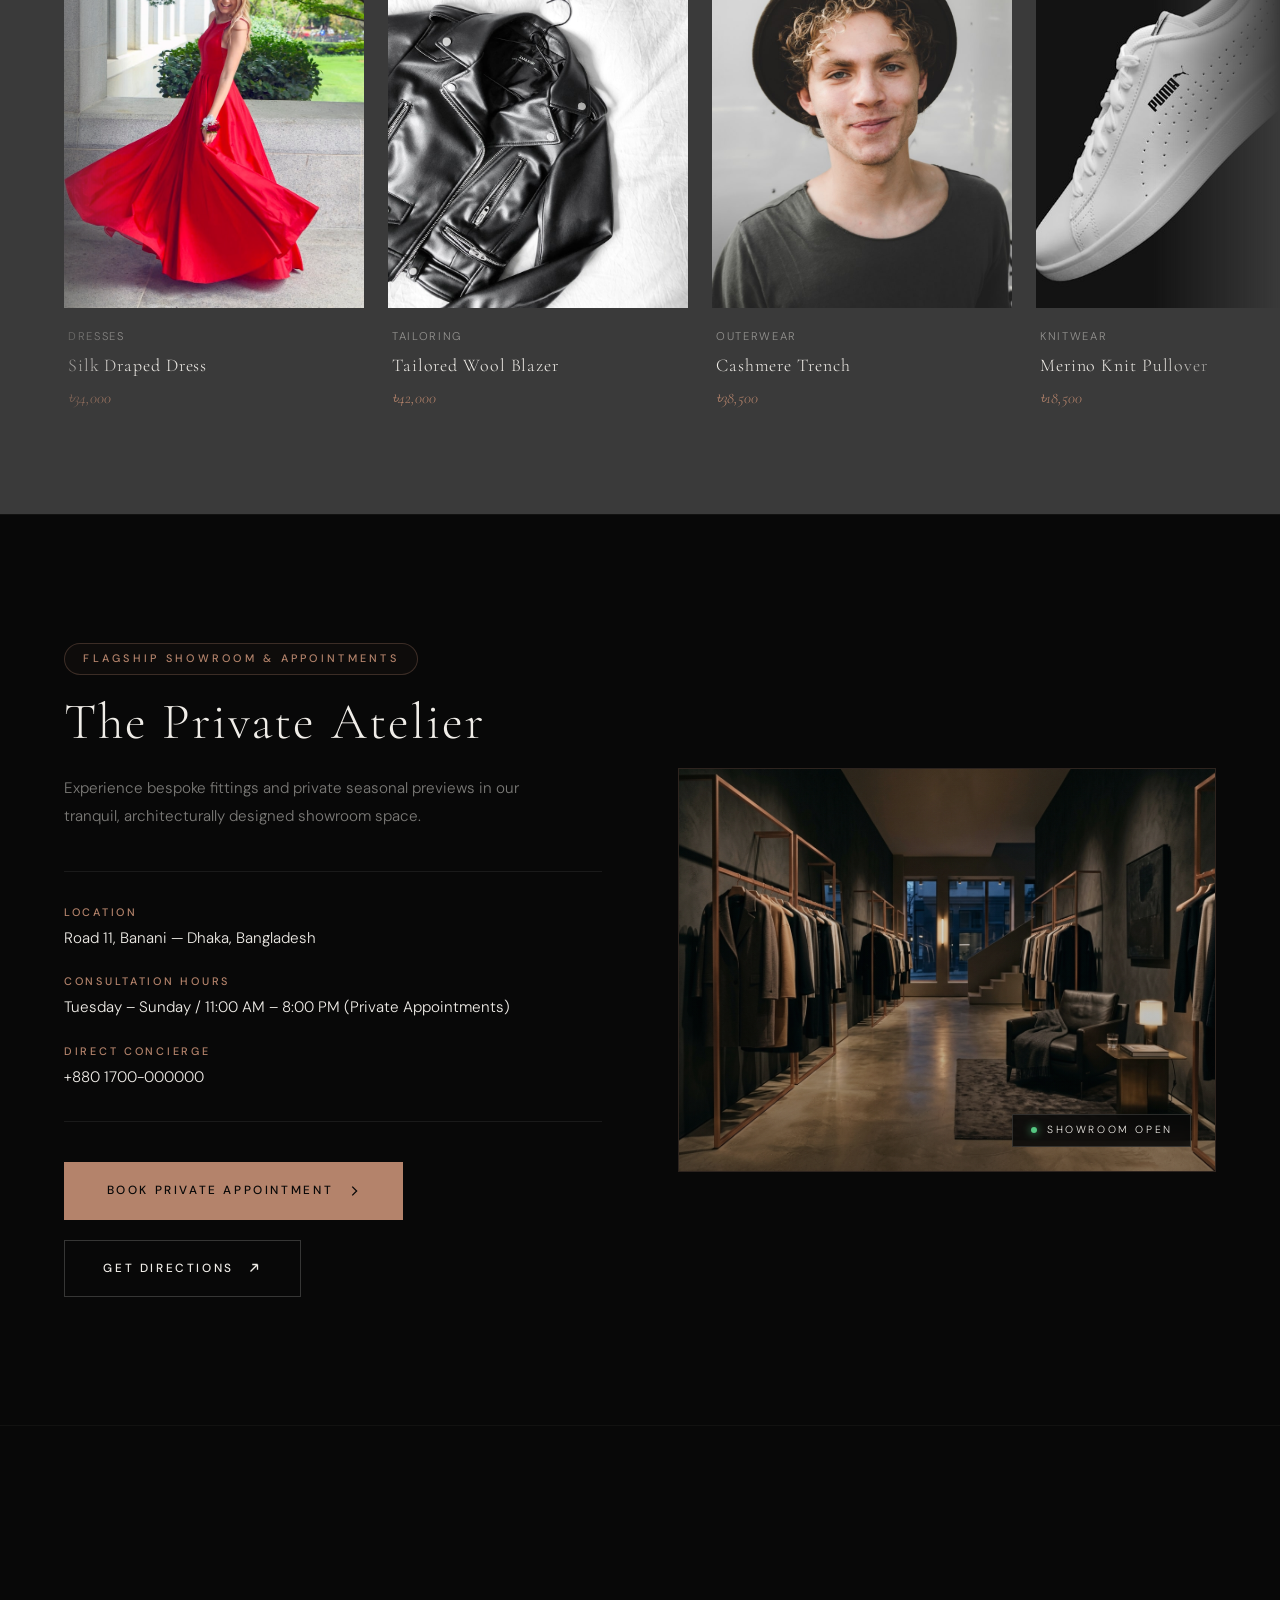
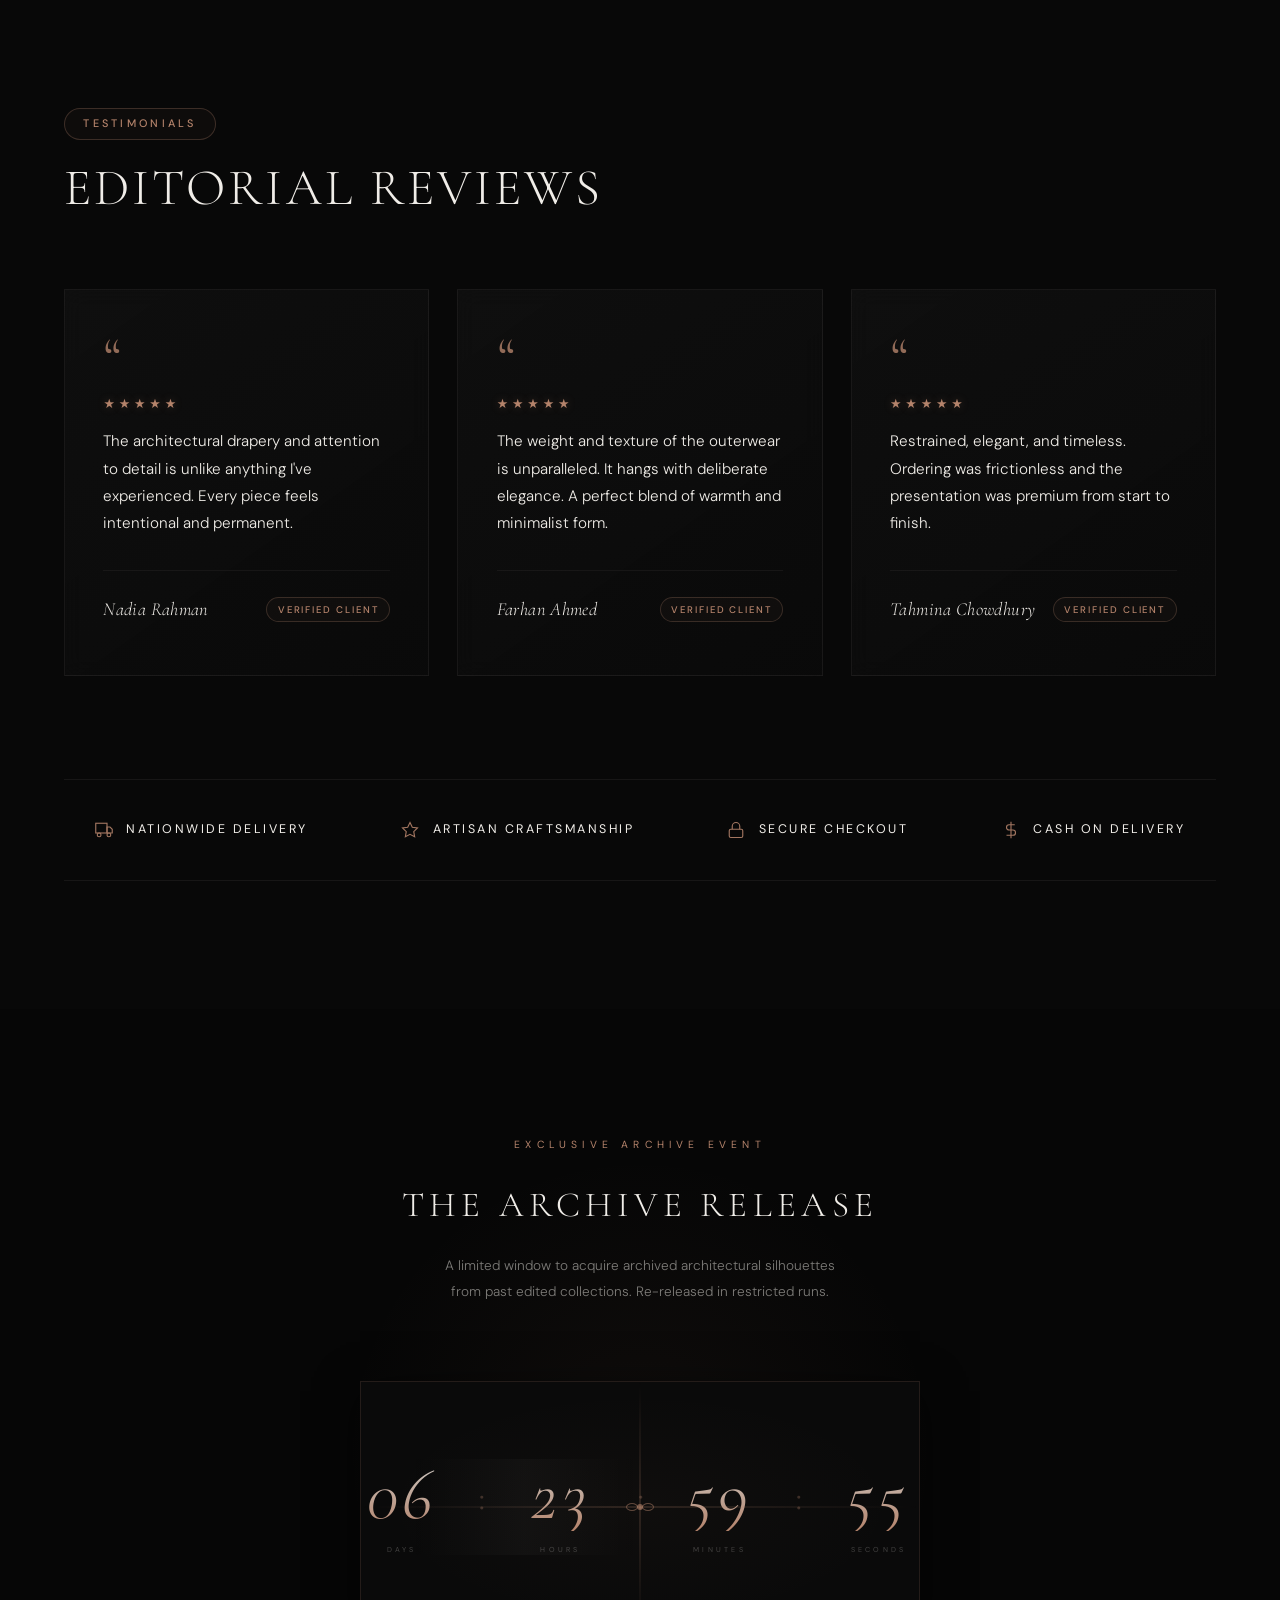
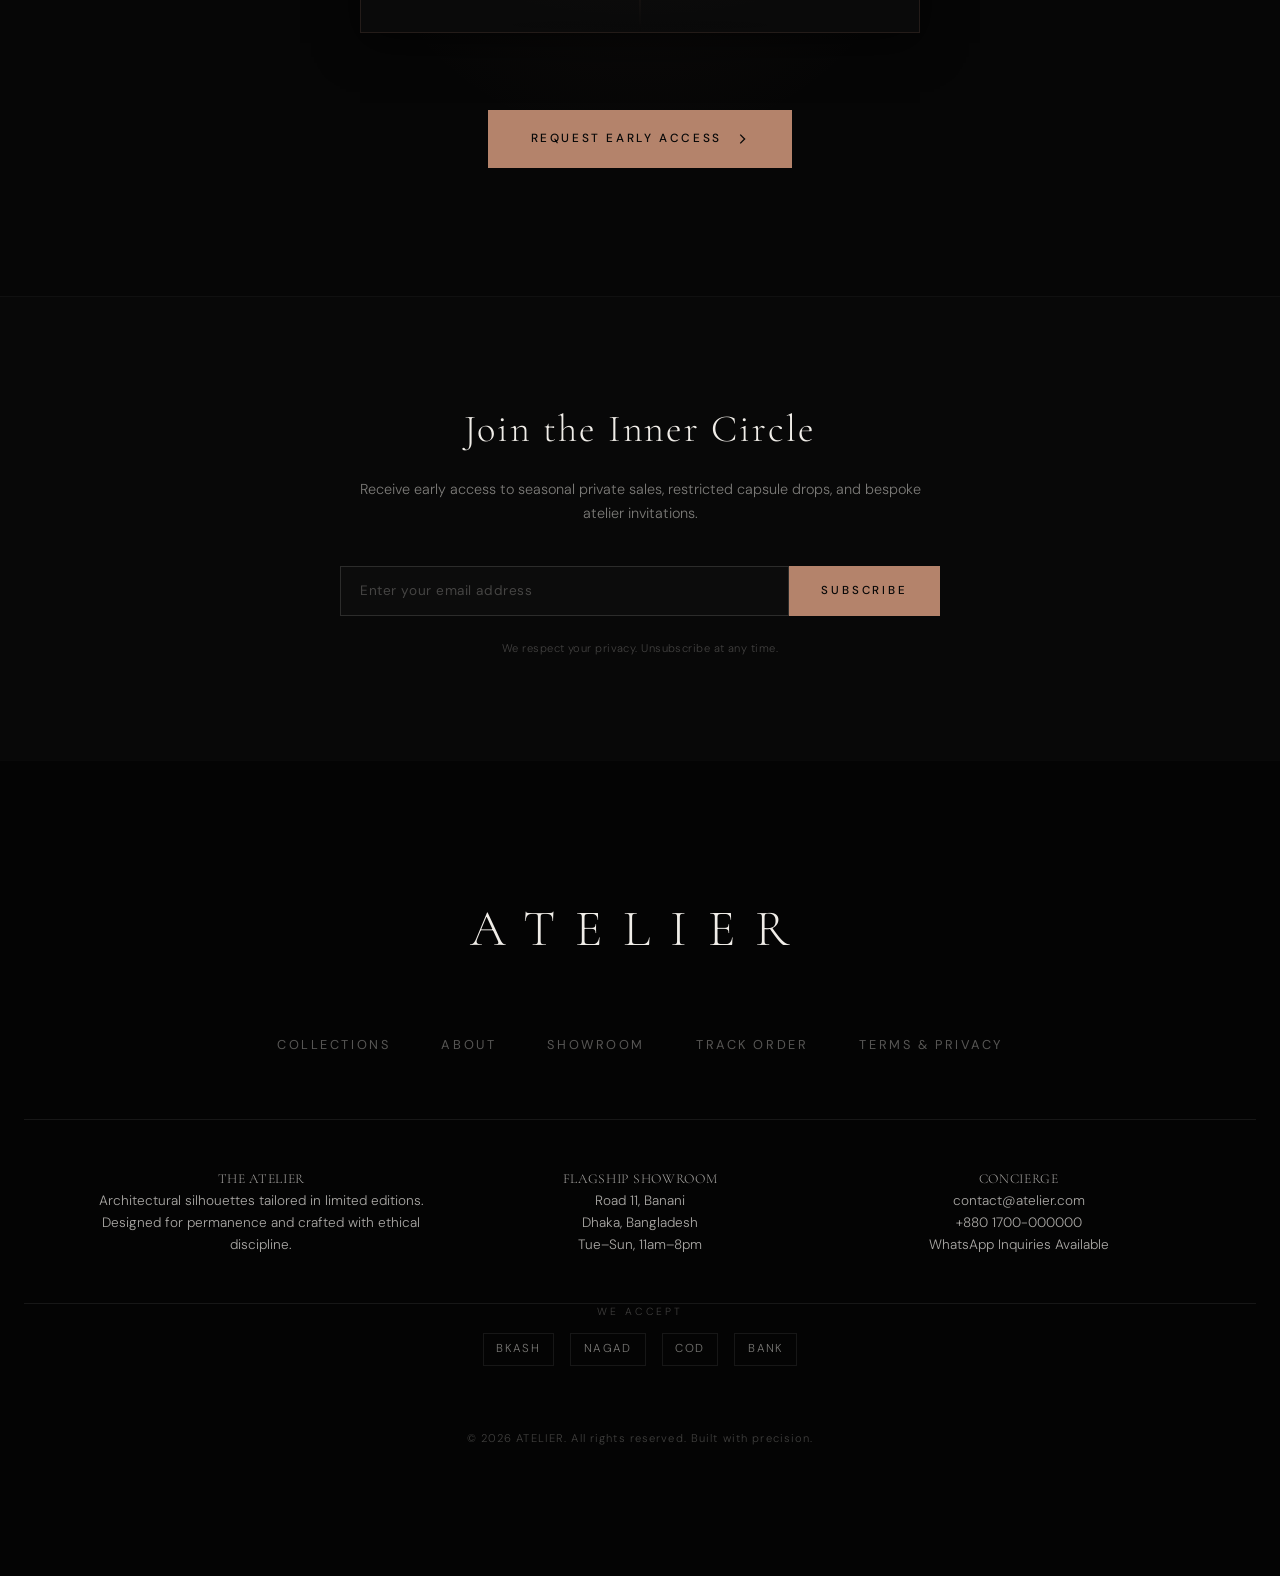
==== commit 5730651a: "Add files via upload" ====
--- a/index.html
+++ b/index.html
@@ -1,2549 +1,741 @@
 <!DOCTYPE html>
 <html lang="en">
 <head>
-  <meta charset="UTF-8">
-  <meta name="viewport" content="width=device-width, initial-scale=1.0">
-  <meta name="description" content="Atelier — A curated collection of boutique premium fashion. Quiet luxury, architectural silhouettes, and edited designs crafted without compromise.">
-  <meta name="theme-color" content="#080808">
-  <title>Atelier | Premium Boutique Fashion</title>
-
-  <!-- Fonts -->
-  <link rel="preconnect" href="https://fonts.googleapis.com">
-  <link rel="preconnect" href="https://fonts.gstatic.com" crossorigin>
-  <link href="https://fonts.googleapis.com/css2?family=Cormorant+Garamond:ital,wght@0,300;0,400;1,300;1,400&family=DM+Sans:wght@300;400;500&display=swap" rel="stylesheet">
-
-  <style>
-    /* ==========================================================
-       A. CSS CUSTOM PROPERTIES (:root)
-       ========================================================== */
-    :root {
-      --bg-deep-black: #080808;
-      --bg-graphite: #3A3A3A;
-      --bg-footer: #040404;
-      --accent-rose-gold: #B4836B;
-      --accent-rose-gold-rgb: 180, 131, 107;
-      --color-light: #F0EDE8;
-      --color-light-rgb: 240, 237, 232;
-      --color-muted: rgba(240, 237, 232, 0.5);
-      --color-ghost: rgba(240, 237, 232, 0.25);
-      --font-display: 'Cormorant Garamond', Georgia, serif;
-      --font-body: 'DM Sans', system-ui, -apple-system, sans-serif;
-      --transition-slow: 0.8s cubic-bezier(0.25, 1, 0.5, 1);
-      --transition-medium: 0.4s cubic-bezier(0.25, 1, 0.5, 1);
-      --transition-fast: 0.2s ease;
-      --header-height: 80px;
-    }
-
-    /* ==========================================================
-       B. RESET / BASE STYLES
-       ========================================================== */
-    *, *::before, *::after {
-      box-sizing: border-box;
-      margin: 0;
-      padding: 0;
-    }
-
-    html {
-      scroll-behavior: smooth;
-      -webkit-font-smoothing: antialiased;
-      -moz-osx-font-smoothing: grayscale;
-      background-color: var(--bg-deep-black);
-      color: var(--color-light);
-      font-family: var(--font-body);
-      font-weight: 300;
-      line-height: 1.6;
-    }
-
-    body {
-      overflow-x: hidden;
-      background-color: var(--bg-deep-black);
-      width: 100%;
-    }
-
-    img {
-      max-width: 100%;
-      height: auto;
-      display: block;
-      object-fit: cover;
-    }
-
-    /* Scrollbar Styling */
-    ::-webkit-scrollbar { width: 6px; height: 6px; }
-    ::-webkit-scrollbar-track { background: var(--bg-deep-black); }
-    ::-webkit-scrollbar-thumb { background: var(--bg-graphite); }
-    ::-webkit-scrollbar-thumb:hover { background: var(--accent-rose-gold); }
-
-    /* ==========================================================
-       C. TYPOGRAPHY SYSTEM
-       ========================================================== */
-    h1, h2, h3, h4, .display-font {
-      font-family: var(--font-display);
-      font-weight: 300;
-      letter-spacing: 0.05em;
-    }
-
-    a {
-      color: inherit;
-      text-decoration: none;
-      transition: color var(--transition-fast), opacity var(--transition-fast);
-    }
-
-    /* ==========================================================
-       D. LAYOUT UTILITIES
-       ========================================================== */
-    .container {
-      width: 100%;
-      max-width: 1600px;
-      margin: 0 auto;
-      padding: 0 clamp(1.5rem, 5vw, 6rem);
-    }
-
-    .sr-only {
-      position: absolute;
-      width: 1px;
-      height: 1px;
-      padding: 0;
-      margin: -1px;
-      overflow: hidden;
-      clip: rect(0, 0, 0, 0);
-      white-space: nowrap;
-      border: 0;
-    }
-
-    /* ==========================================================
-       E. COMPONENT STYLES
-       ========================================================== */
-
-    /* --- Focus States (Global) --- */
-    a:focus-visible,
-    button:focus-visible,
-    input:focus-visible,
-    [tabindex]:focus-visible {
-      outline: 1px solid var(--accent-rose-gold);
-      outline-offset: 4px;
-    }
-
-    /* --- Navigation --- */
-    .nav {
-      position: fixed;
-      top: 0;
-      left: 0;
-      width: 100%;
-      height: var(--header-height);
-      z-index: 1000;
-      background-color: transparent;
-      border-bottom: 1px solid transparent;
-      transition: background-color var(--transition-medium), border-bottom-color var(--transition-medium);
-    }
-
-    .nav.scrolled {
-      background-color: rgba(8, 8, 8, 0.95);
-      backdrop-filter: blur(10px);
-      -webkit-backdrop-filter: blur(10px);
-      border-bottom-color: rgba(240, 237, 232, 0.05);
-    }
-
-    .nav-container {
-      display: flex;
-      justify-content: space-between;
-      align-items: center;
-      height: 100%;
-      position: relative;
-    }
-
-    .nav-left, .nav-right {
-      display: flex;
-      gap: clamp(1rem, 2.5vw, 3.5rem);
-      width: 35%;
-    }
-
-    .nav-right {
-      justify-content: flex-end;
-    }
-
-    .nav-link, .nav-icon-link {
-      font-size: 0.8rem;
-      font-weight: 400;
-      letter-spacing: 0.2em;
-      opacity: 0.5;
-      background: none;
-      border: none;
-      color: var(--color-light);
-      cursor: pointer;
-      font-family: var(--font-body);
-      transition: opacity var(--transition-fast), color var(--transition-fast);
-    }
-
-    .nav-link:hover, .nav-icon-link:hover {
-      opacity: 1;
-      color: var(--accent-rose-gold);
-    }
-
-    .nav-link:active, .nav-icon-link:active {
-      opacity: 0.8;
-    }
-
-    .nav-brand {
-      font-family: var(--font-display);
-      font-size: clamp(1.4rem, 2.5vw, 2.2rem);
-      font-weight: 300;
-      letter-spacing: 0.35em;
-      text-align: center;
-      position: absolute;
-      left: 50%;
-      transform: translateX(-50%);
-      white-space: nowrap;
-      z-index: 1002;
-    }
-
-    /* --- Hamburger & Mobile Menu --- */
-    .hamburger {
-      display: none;
-      flex-direction: column;
-      justify-content: space-between;
-      width: 24px;
-      height: 14px;
-      background: none;
-      border: none;
-      cursor: pointer;
-      z-index: 1003;
-      padding: 0;
-    }
-
-    .hamburger-line {
-      width: 100%;
-      height: 1px;
-      background-color: var(--color-light);
-      transition: transform var(--transition-medium), opacity var(--transition-medium);
-    }
-
-    .hamburger[aria-expanded="true"] .hamburger-line:nth-child(1) {
-      transform: translateY(6.5px) rotate(45deg);
-    }
-
-    .hamburger[aria-expanded="true"] .hamburger-line:nth-child(2) {
-      transform: translateY(-6.5px) rotate(-45deg);
-    }
-
-    .mobile-menu {
-      position: fixed;
-      top: 0;
-      left: 0;
-      width: 100%;
-      height: 100vh;
-      height: 100dvh;
-      background-color: var(--bg-deep-black);
-      z-index: 1001;
-      display: flex;
-      align-items: center;
-      justify-content: center;
-      opacity: 0;
-      visibility: hidden;
-      transition: opacity var(--transition-medium), visibility var(--transition-medium);
-    }
-
-    .mobile-menu.open {
-      opacity: 1;
-      visibility: visible;
-    }
-
-    .mobile-menu-links {
-      display: flex;
-      flex-direction: column;
-      align-items: center;
-      gap: 2rem;
-    }
-
-    .mobile-link {
-      font-size: 1.5rem;
-      font-weight: 400;
-      letter-spacing: 0.15em;
-      opacity: 0.6;
-      transition: opacity var(--transition-fast), color var(--transition-fast);
-    }
-
-    .mobile-link:hover {
-      opacity: 1;
-      color: var(--accent-rose-gold);
-    }
-
-    .mobile-link:active {
-      opacity: 0.8;
-    }
-
-    /* --- Buttons (shared) --- */
-    .hero-cta,
-    .timer-cta {
-      position: relative;
-      display: inline-block;
-      font-size: 0.85rem;
-      font-weight: 400;
-      letter-spacing: 0.25em;
-      padding-bottom: 0.5rem;
-      color: var(--color-light);
-    }
-
-    .hero-cta::after,
-    .timer-cta::after {
-      content: '';
-      position: absolute;
-      bottom: 0;
-      left: 0;
-      width: 100%;
-      height: 1px;
-      background-color: var(--accent-rose-gold);
-      transform-origin: left;
-      transition: transform var(--transition-medium), opacity var(--transition-medium);
-    }
-
-    .hero-cta::after {
-      transform: scaleX(0.4);
-    }
-
-    .hero-cta:hover::after,
-    .timer-cta:hover::after {
-      transform: scaleX(1);
-    }
-
-    .hero-cta:hover {
-      color: var(--accent-rose-gold);
-    }
-
-    .hero-cta:active,
-    .timer-cta:active {
-      opacity: 0.8;
-    }
-
-    .timer-cta {
-      font-size: 0.7rem;
-      letter-spacing: 0.35em;
-      text-transform: uppercase;
-      color: var(--accent-rose-gold);
-      padding-bottom: 0.4rem;
-    }
-
-    .timer-cta::after {
-      background: var(--accent-rose-gold);
-      opacity: 0.25;
-      transform: scaleX(0.5);
-      transform-origin: center;
-    }
-
-    .timer-cta:hover::after {
-      opacity: 0.6;
-    }
-
-    .timer-cta:hover {
-      color: var(--color-light);
-    }
-
-    /* --- Carousel Arrows --- */
-    .carousel-arrow {
-      width: 44px;
-      height: 44px;
-      border: 1px solid rgba(240, 237, 232, 0.15);
-      background-color: transparent;
-      color: var(--color-light);
-      cursor: pointer;
-      display: flex;
-      align-items: center;
-      justify-content: center;
-      transition: border-color var(--transition-fast), color var(--transition-fast), background-color var(--transition-fast);
-    }
-
-    .carousel-arrow:hover {
-      border-color: var(--accent-rose-gold);
-      color: var(--accent-rose-gold);
-    }
-
-    .carousel-arrow:active {
-      background-color: rgba(180, 131, 107, 0.1);
-    }
-
-    /* --- Hero Indicators --- */
-    .hero-indicator {
-      width: 40px;
-      height: 2px;
-      background-color: rgba(240, 237, 232, 0.25);
-      border: none;
-      cursor: pointer;
-      transition: background-color var(--transition-fast);
-      padding: 6px 0;
-      background-clip: content-box;
-    }
-
-    .hero-indicator:hover {
-      background-color: rgba(240, 237, 232, 0.5);
-    }
-
-    .hero-indicator.active {
-      background-color: var(--accent-rose-gold);
-    }
-
-    .hero-indicator:active {
-      background-color: var(--accent-rose-gold);
-    }
-
-    /* --- Category Cards --- */
-    .category-card {
-      position: relative;
-      aspect-ratio: 16/11;
-      overflow: hidden;
-      background-color: #0c0c0c;
-      display: flex;
-      align-items: center;
-      justify-content: center;
-      border: 1px solid rgba(240, 237, 232, 0.03);
-      transition: border-color var(--transition-medium);
-    }
-
-    .category-card-bg {
-      position: absolute;
-      top: 0;
-      left: 0;
-      width: 100%;
-      height: 100%;
-      object-fit: cover;
-      opacity: 0.25;
-      transition: opacity var(--transition-medium), transform var(--transition-medium);
-    }
-
-    .category-card:hover .category-card-bg {
-      opacity: 0.45;
-      transform: scale(1.03);
-    }
-
-    .category-card:hover {
-      border-color: var(--accent-rose-gold);
-    }
-
-    .category-card:active {
-      border-color: rgba(180, 131, 107, 0.6);
-    }
-
-    .category-card-title {
-      position: relative;
-      z-index: 2;
-      font-family: var(--font-display);
-      font-size: clamp(1.1rem, 1.6vw, 1.6rem);
-      letter-spacing: 0.1em;
-      color: var(--color-light);
-      text-transform: uppercase;
-      text-align: center;
-    }
-
-    /* --- Product Cards (Editorial Grid) --- */
-    .product-card {
-      display: flex;
-      flex-direction: column;
-      text-decoration: none;
-      color: inherit;
-      position: relative;
-    }
-
-    .product-card-image-wrapper {
-      position: relative;
-      aspect-ratio: 3/4;
-      overflow: hidden;
-      background-color: #0c0c0c;
-    }
-
-    .product-card-image {
-      width: 100%;
-      height: 100%;
-      object-fit: cover;
-      transition: transform 1.2s cubic-bezier(0.25, 1, 0.5, 1);
-    }
-
-    .product-card:hover .product-card-image {
-      transform: scale(1.025);
-    }
-
-    .product-card-details {
-      padding: 1.25rem 0.25rem 0.5rem;
-      display: flex;
-      flex-direction: column;
-      align-items: flex-start;
-      gap: 0.3rem;
-    }
-
-    .product-card-title {
-      font-size: clamp(1.1rem, 1.6vw, 1.45rem);
-      font-weight: 300;
-      letter-spacing: 0.02em;
-    }
-
-    .product-card-category {
-      font-family: var(--font-body);
-      font-size: 0.7rem;
-      color: var(--color-muted);
-      text-transform: uppercase;
-      letter-spacing: 0.15em;
-    }
-
-    .product-card-price {
-      font-family: var(--font-display);
-      font-size: clamp(1.1rem, 1.4vw, 1.35rem);
-      font-style: italic;
-      color: var(--accent-rose-gold);
-    }
-
-    /* --- Bestseller Cards --- */
-    .bestseller-card {
-      display: flex;
-      flex-direction: column;
-      text-decoration: none;
-      color: inherit;
-    }
-
-    .bestseller-image-wrapper {
-      aspect-ratio: 3/4;
-      overflow: hidden;
-      background-color: #0c0c0c;
-      margin-bottom: 1.25rem;
-      border: 1px solid rgba(240, 237, 232, 0.02);
-    }
-
-    .bestseller-image {
-      width: 100%;
-      height: 100%;
-      object-fit: cover;
-      transition: transform 1.2s cubic-bezier(0.25, 1, 0.5, 1);
-    }
-
-    .bestseller-card:hover .bestseller-image {
-      transform: scale(1.02);
-    }
-
-    .bestseller-details {
-      display: flex;
-      flex-direction: column;
-      align-items: flex-start;
-      gap: 0.35rem;
-      padding: 0 0.25rem;
-    }
-
-    .bestseller-title {
-      font-size: clamp(1.2rem, 1.6vw, 1.6rem);
-      font-weight: 300;
-    }
-
-    .bestseller-category {
-      font-family: var(--font-body);
-      font-size: 0.75rem;
-      color: var(--color-muted);
-      text-transform: uppercase;
-      letter-spacing: 0.15em;
-    }
-
-    .bestseller-price {
-      font-family: var(--font-display);
-      font-size: clamp(1.1rem, 1.4vw, 1.35rem);
-      font-style: italic;
-      color: var(--accent-rose-gold);
-    }
-
-    /* --- Carousel Cards --- */
-    .carousel-card {
-      width: 300px;
-      display: flex;
-      flex-direction: column;
-      user-select: none;
-      pointer-events: auto;
-    }
-
-    .carousel-card-image-wrapper {
-      position: relative;
-      aspect-ratio: 3/4;
-      overflow: hidden;
-      background-color: rgba(8, 8, 8, 0.4);
-      margin-bottom: 1.25rem;
-    }
-
-    .carousel-card-image {
-      width: 100%;
-      height: 100%;
-      object-fit: cover;
-      pointer-events: none;
-    }
-
-    .carousel-card-details {
-      display: flex;
-      flex-direction: column;
-      align-items: flex-start;
-      gap: 0.35rem;
-      padding: 0 0.25rem;
-    }
-
-    .carousel-card-title {
-      font-size: clamp(1.1rem, 1.4vw, 1.35rem);
-      font-weight: 300;
-    }
-
-    .carousel-card-category {
-      font-family: var(--font-body);
-      font-size: 0.7rem;
-      color: var(--color-muted);
-      text-transform: uppercase;
-      letter-spacing: 0.15em;
-    }
-
-    .carousel-card-price {
-      font-family: var(--font-display);
-      font-size: clamp(1rem, 1.2vw, 1.25rem);
-      font-style: italic;
-      color: var(--accent-rose-gold);
-    }
-
-    /* --- Review Cards --- */
-    .review-card {
-      border: 1px solid rgba(240, 237, 232, 0.05);
-      background-color: rgba(8, 8, 8, 0.5);
-      padding: 3rem 2.5rem;
-      display: flex;
-      flex-direction: column;
-      justify-content: space-between;
-      height: 100%;
-    }
-
-    .review-quote-icon {
-      font-family: var(--font-display);
-      font-size: 3.5rem;
-      color: var(--accent-rose-gold);
-      line-height: 0.6;
-      margin-bottom: 1rem;
-    }
-
-    .review-text {
-      color: var(--color-light);
-      font-size: 0.95rem;
-      line-height: 1.7;
-      margin-bottom: 2rem;
-      font-weight: 300;
-    }
-
-    .review-rating {
-      color: var(--accent-rose-gold);
-      font-size: 0.75rem;
-      letter-spacing: 0.25em;
-      margin-bottom: 0.75rem;
-    }
-
-    .review-author {
-      font-family: var(--font-display);
-      font-size: 1.1rem;
-      font-style: italic;
-      color: var(--color-muted);
-    }
-
-    /* --- Trust Strip --- */
-    .trust-strip {
-      display: flex;
-      justify-content: space-around;
-      border-top: 1px solid rgba(240, 237, 232, 0.05);
-      border-bottom: 1px solid rgba(240, 237, 232, 0.05);
-      padding: 2.2rem 0;
-      max-width: 1200px;
-      margin: 0 auto;
-      flex-wrap: wrap;
-      gap: 1.5rem;
-    }
-
-    .trust-item {
-      display: flex;
-      align-items: center;
-      gap: 0.75rem;
-      font-size: 0.8rem;
-      font-weight: 400;
-      letter-spacing: 0.15em;
-      text-transform: uppercase;
-    }
-
-    .trust-icon {
-      color: var(--accent-rose-gold);
-      font-size: 0.9rem;
-      display: inline-block;
-    }
-
-    /* ==========================================================
-       F. SECTION-SPECIFIC STYLES
-       ========================================================== */
-
-    /* --- HERO --- */
-    .hero {
-      position: relative;
-      height: 100vh;
-      height: 100dvh;
-      width: 100%;
-      overflow: hidden;
-      margin-bottom: clamp(6rem, 12vw, 15rem);
-    }
-
-    .hero-slides {
-      position: absolute;
-      top: 0;
-      left: 0;
-      width: 100%;
-      height: 100%;
-      z-index: 1;
-    }
-
-    .hero-slide {
-      position: absolute;
-      top: 0;
-      left: 0;
-      width: 100%;
-      height: 100%;
-      background-size: cover;
-      background-position: center;
-      opacity: 0;
-      z-index: 1;
-      transition: opacity 1.8s cubic-bezier(0.25, 1, 0.5, 1), transform 1.8s cubic-bezier(0.25, 1, 0.5, 1);
-      transform: scale(1.05);
-    }
-
-    .hero-slide.active {
-      opacity: 1;
-      z-index: 3;
-      transform: scale(1.0);
-    }
-
-    .hero-slide.under {
-      opacity: 1;
-      z-index: 2;
-      transform: scale(1.0);
-    }
-
-    .hero-slide.curtain-prepare {
-      clip-path: inset(0 0 0 100%);
-      opacity: 1;
-      z-index: 4;
-      transform: scale(1.0);
-      transition: clip-path 1.8s cubic-bezier(0.25, 1, 0.5, 1);
-    }
-
-    .hero-slide.curtain-reveal {
-      clip-path: inset(0 0 0 0);
-    }
-
-    .hero-slide.zoom-out-prep {
-      opacity: 1;
-      z-index: 3;
-      transform: scale(1.0);
-    }
-
-    .hero-slide.zoom-out-active {
-      opacity: 0;
-      z-index: 2;
-      transform: scale(0.94);
-    }
-
-    .hero-slide.fade-out {
-      opacity: 0;
-      z-index: 2;
-      transform: scale(1.0);
-    }
-
-    .hero-overlay {
-      position: absolute;
-      top: 0;
-      left: 0;
-      width: 100%;
-      height: 100%;
-      background: linear-gradient(180deg, rgba(8, 8, 8, 0.4) 0%, rgba(8, 8, 8, 0.8) 100%);
-      z-index: 2;
-      pointer-events: none;
-    }
-
-    .hero-content {
-      position: absolute;
-      top: 0;
-      left: 0;
-      width: 100%;
-      height: 100%;
-      display: flex;
-      flex-direction: column;
-      justify-content: center;
-      align-items: center;
-      text-align: center;
-      z-index: 10;
-      pointer-events: none;
-      padding: 0 1.5rem;
-    }
-
-    .hero-content a {
-      pointer-events: auto;
-    }
-
-    .hero-overline {
-      font-size: clamp(0.7rem, 1vw, 0.85rem);
-      letter-spacing: 0.3em;
-      color: var(--accent-rose-gold);
-      font-weight: 500;
-      margin-bottom: 1.5rem;
-      text-transform: uppercase;
-      opacity: 0;
-      transform: translateY(20px);
-      animation: fadeInUp 1.2s cubic-bezier(0.25, 1, 0.5, 1) 0.3s forwards;
-    }
-
-    .hero-headline {
-      font-size: clamp(3.2rem, 7vw, 6.5rem);
-      line-height: 1.05;
-      margin-bottom: 2rem;
-      opacity: 0;
-      transform: translateY(35px);
-      animation: fadeInUp 1.5s cubic-bezier(0.25, 1, 0.5, 1) 0.5s forwards;
-    }
-
-    .hero-subline {
-      font-size: clamp(1rem, 1.2vw, 1.3rem);
-      color: var(--color-muted);
-      margin-bottom: 3.5rem;
-      font-weight: 300;
-      letter-spacing: 0.05em;
-      opacity: 0;
-      transform: translateY(20px);
-      animation: fadeInUp 1.2s cubic-bezier(0.25, 1, 0.5, 1) 0.7s forwards;
-    }
-
-    .hero-cta {
-      opacity: 0;
-      transform: translateY(15px);
-      animation: fadeInUp 1.2s cubic-bezier(0.25, 1, 0.5, 1) 0.9s forwards;
-    }
-
-    .hero-indicators {
-      position: absolute;
-      bottom: 40px;
-      left: 50%;
-      transform: translateX(-50%);
-      display: flex;
-      gap: 12px;
-      z-index: 10;
-    }
-
-    /* --- CATEGORY GRID --- */
-    .category-grid-section {
-      background-color: var(--bg-deep-black);
-      margin-bottom: clamp(6rem, 12vw, 15rem);
-    }
-
-    .category-grid {
-      display: grid;
-      grid-template-columns: repeat(4, 1fr);
-      gap: 16px;
-      margin-top: 2rem;
-    }
-
-    /* --- EDITORIAL PRODUCT GRID --- */
-    .section {
-      margin-bottom: clamp(6rem, 12vw, 15rem);
-    }
-
-    .section-header {
-      display: flex;
-      flex-direction: column;
-      margin-bottom: clamp(2.5rem, 5vw, 5rem);
-    }
-
-    .season-tag {
-      font-size: 0.8rem;
-      color: var(--accent-rose-gold);
-      font-weight: 400;
-      letter-spacing: 0.2em;
-      text-transform: uppercase;
-      margin-bottom: 0.5rem;
-    }
-
-    .section-title {
-      font-size: clamp(2rem, 4vw, 3.2rem);
-      letter-spacing: 0.08em;
-    }
-
-    .grid-section {
-      padding-bottom: clamp(3rem, 8vw, 8rem);
-    }
-
-    .product-grid {
-      display: grid;
-      grid-template-columns: 1fr 1fr;
-      max-width: 1200px;
-      margin: 0 auto;
-      gap: 0;
-    }
-
-    /* Card 1 — Large left, overcoat hero */
-    .product-card:nth-child(1) {
-      grid-column: 1;
-      grid-row: 1;
-      padding: 0 clamp(8px, 2vw, 24px) 0 0;
-    }
-    .product-card:nth-child(1) .product-card-image-wrapper {
-      aspect-ratio: 3/4;
-    }
-
-    /* Card 2 — Smaller right, pushed down for tension */
-    .product-card:nth-child(2) {
-      grid-column: 2;
-      grid-row: 1;
-      padding: clamp(60px, 8vw, 120px) 0 0 clamp(8px, 2vw, 24px);
-      width: 85%;
-      justify-self: end;
-    }
-    .product-card:nth-child(2) .product-card-image-wrapper {
-      aspect-ratio: 2/3;
-    }
-
-    /* Card 3 — Hero product: full-width cinematic with text overlay */
-    .product-card:nth-child(3) {
-      grid-column: 1 / -1;
-      grid-row: 2;
-      margin-top: clamp(2rem, 5vw, 4rem);
-    }
-    .product-card:nth-child(3) .product-card-image-wrapper {
-      aspect-ratio: 2.4/1;
-    }
-    .product-card:nth-child(3) .product-card-details {
-      position: absolute;
-      bottom: 0;
-      left: 0;
-      padding: clamp(2rem, 4vw, 4rem);
-      z-index: 2;
-      background: linear-gradient(0deg, rgba(8,8,8,0.75) 0%, transparent 100%);
-      width: 100%;
-    }
-    .product-card:nth-child(3) .product-card-title {
-      font-size: clamp(1.6rem, 2.5vw, 2.4rem);
-      margin-bottom: 0.25rem;
-    }
-    .product-card:nth-child(3) .product-card-price {
-      font-size: clamp(1.2rem, 1.6vw, 1.5rem);
-    }
-
-    /* Card 4 — Small, left side with generous whitespace */
-    .product-card:nth-child(4) {
-      grid-column: 1;
-      grid-row: 3;
-      width: 65%;
-      justify-self: end;
-      margin-top: clamp(2rem, 5vw, 5rem);
-      padding-right: clamp(8px, 2vw, 24px);
-    }
-    .product-card:nth-child(4) .product-card-image-wrapper {
-      aspect-ratio: 4/5;
-    }
-
-    /* Card 5 — Taller right, creates visual tension with card 4 */
-    .product-card:nth-child(5) {
-      grid-column: 2;
-      grid-row: 3;
-      width: 80%;
-      justify-self: start;
-      margin-top: clamp(2rem, 5vw, 5rem);
-      padding-left: clamp(8px, 2vw, 24px);
-    }
-    .product-card:nth-child(5) .product-card-image-wrapper {
-      aspect-ratio: 3/4;
-    }
-
-    /* Card 6 — Left-aligned, medium, creates rhythm at the end */
-    .product-card:nth-child(6) {
-      grid-column: 1;
-      grid-row: 4;
-      width: 70%;
-      justify-self: start;
-      margin-top: clamp(1.5rem, 3vw, 3rem);
-    }
-    .product-card:nth-child(6) .product-card-image-wrapper {
-      aspect-ratio: 4/5;
-    }
-
-    /* --- BESTSELLERS --- */
-    .bestsellers-section {
-      background-color: var(--bg-deep-black);
-      margin-bottom: clamp(6rem, 12vw, 15rem);
-    }
-
-    .bestsellers-grid {
-      display: grid;
-      grid-template-columns: repeat(3, 1fr);
-      gap: clamp(1.5rem, 3vw, 4rem);
-      max-width: 1300px;
-      margin: 0 auto;
-    }
-
-    /* --- PHILOSOPHY STRIP --- */
-    .philosophy-strip {
-      display: flex;
-      flex-direction: column;
-      align-items: center;
-      justify-content: center;
-      gap: 2.5rem;
-      padding: clamp(6rem, 10vw, 12rem) 1.5rem;
-      text-align: center;
-      background-color: var(--bg-deep-black);
-      position: relative;
-    }
-
-    .philosophy-line-accent {
-      width: 60px;
-      height: 1px;
-      background-color: var(--accent-rose-gold);
-      opacity: 0.6;
-    }
-
-    .philosophy-text {
-      font-family: var(--font-display);
-      font-size: clamp(2rem, 5vw, 4rem);
-      font-style: italic;
-      color: var(--color-light);
-      line-height: 1.3;
-      max-width: 900px;
-      letter-spacing: 0.02em;
-    }
-
-    /* --- NEW ARRIVALS CAROUSEL --- */
-    .carousel-section {
-      background-color: var(--bg-graphite);
-      padding: clamp(5rem, 8vw, 10rem) 0;
-      margin-bottom: 0;
-      position: relative;
-      overflow: hidden;
-    }
-
-    .carousel-section .section-header {
-      margin-bottom: clamp(3rem, 5vw, 6rem);
-      position: relative;
-    }
-
-    .carousel-section .section-title {
-      color: var(--color-light);
-    }
-
-    .carousel-nav {
-      position: absolute;
-      right: clamp(1.5rem, 5vw, 6rem);
-      bottom: 0;
-      display: flex;
-      gap: 1rem;
-      z-index: 20;
-    }
-
-    .carousel-container {
-      width: 100%;
-      overflow-x: scroll;
-      scrollbar-width: none;
-      -ms-overflow-style: none;
-      cursor: grab;
-      position: relative;
-      mask-image: linear-gradient(to right, transparent, black 10%, black 90%, transparent);
-      -webkit-mask-image: linear-gradient(to right, transparent, black 10%, black 90%, transparent);
-    }
-
-    .carousel-container::-webkit-scrollbar {
-      display: none;
-    }
-
-    .carousel-container:active {
-      cursor: grabbing;
-    }
-
-    .carousel-track {
-      display: flex;
-      gap: 24px;
-      padding: 0 clamp(1.5rem, 5vw, 6rem);
-      width: max-content;
-    }
-
-    /* --- REVIEWS --- */
-    .reviews-section {
-      background-color: var(--bg-deep-black);
-      padding: clamp(6rem, 10vw, 12rem) 0;
-    }
-
-    .reviews-grid {
-      display: grid;
-      grid-template-columns: repeat(3, 1fr);
-      gap: 32px;
-      max-width: 1200px;
-      margin: 0 auto clamp(5rem, 8vw, 8rem);
-    }
-
-    /* --- COUNTDOWN TIMER / GIFT BOX --- */
-    .timer-section {
-      background-color: #060606;
-      padding: clamp(6rem, 10vw, 12rem) 0;
-      text-align: center;
-      position: relative;
-      overflow: hidden;
-    }
-
-    .timer-section::before {
-      content: '';
-      position: absolute;
-      top: 50%;
-      left: 50%;
-      width: 600px;
-      height: 600px;
-      transform: translate(-50%, -50%);
-      background: radial-gradient(circle, rgba(var(--accent-rose-gold-rgb), 0.06) 0%, transparent 70%);
-      pointer-events: none;
-      z-index: 0;
-    }
-
-    .timer-section .container {
-      position: relative;
-      z-index: 1;
-    }
-
-    .timer-overline {
-      font-size: 0.65rem;
-      letter-spacing: 0.5em;
-      color: var(--accent-rose-gold);
-      text-transform: uppercase;
-      font-weight: 400;
-      margin-bottom: 1.5rem;
-      display: block;
-    }
-
-    .timer-title {
-      font-size: clamp(1.6rem, 2.8vw, 2.2rem);
-      letter-spacing: 0.15em;
-      margin-bottom: 1.2rem;
-      font-weight: 300;
-    }
-
-    .timer-teaser {
-      color: var(--color-muted);
-      max-width: 420px;
-      margin: 0 auto;
-      font-size: 0.85rem;
-      line-height: 1.9;
-    }
-
-    .gift-box-stage {
-      perspective: 800px;
-      margin: clamp(3rem, 6vw, 5rem) auto;
-      max-width: 420px;
-      position: relative;
-    }
-
-    .gift-box-base {
-      position: relative;
-      width: 100%;
-      padding: clamp(3rem, 6vw, 5rem) clamp(1.5rem, 4vw, 3rem);
-      background: #0a0a0a;
-      border: 1px solid rgba(var(--accent-rose-gold-rgb), 0.08);
-    }
-
-    .gift-box-glow {
-      position: absolute;
-      top: 0;
-      left: 0;
-      width: 100%;
-      height: 100%;
-      background: radial-gradient(ellipse at center, rgba(var(--accent-rose-gold-rgb), var(--glow-intensity, 0.03)) 0%, transparent 65%);
-      pointer-events: none;
-      transition: opacity 2s ease;
-      z-index: 0;
-    }
-
-    .gift-box-lid {
-      position: relative;
-      z-index: 2;
-      transform-origin: center top;
-      transform: rotateX(calc(var(--lid-tilt, 0) * 1deg));
-      transition: transform 2s cubic-bezier(0.25, 1, 0.5, 1);
-    }
-
-    .gift-box-lid::before {
-      content: '';
-      position: absolute;
-      top: 0;
-      left: 0;
-      width: 50%;
-      height: 100%;
-      background: linear-gradient(90deg, transparent, rgba(var(--color-light-rgb), 0.03), transparent);
-      animation: lidShimmer 6s ease-in-out infinite;
-      pointer-events: none;
-      z-index: 5;
-    }
-
-    @keyframes lidShimmer {
-      0%, 100% { transform: translateX(-200%); }
-      50% { transform: translateX(400%); }
-    }
-
-    .gift-ribbon {
-      position: absolute;
-      top: 50%;
-      left: 0;
-      width: 100%;
-      height: 1px;
-      background: linear-gradient(90deg, transparent, var(--accent-rose-gold), transparent);
-      z-index: 3;
-      transform: translateY(-50%);
-      opacity: 0.4;
-    }
-
-    .gift-ribbon-vertical {
-      position: absolute;
-      top: 0;
-      left: 50%;
-      width: 1px;
-      height: 100%;
-      background: linear-gradient(180deg, transparent, var(--accent-rose-gold), transparent);
-      z-index: 3;
-      transform: translateX(-50%);
-      opacity: 0.4;
-    }
-
-    .gift-bow {
-      position: absolute;
-      top: 50%;
-      left: 50%;
-      transform: translate(-50%, -50%);
-      z-index: 4;
-      width: 28px;
-      height: 28px;
-    }
-
-    .gift-bow::before,
-    .gift-bow::after {
-      content: '';
-      position: absolute;
-      top: 50%;
-      width: 12px;
-      height: 8px;
-      border: 1px solid var(--accent-rose-gold);
-      border-radius: 50%;
-      transform: translateY(-50%);
-      opacity: 0.5;
-    }
-    .gift-bow::before { left: 0; }
-    .gift-bow::after { right: 0; }
-
-    .gift-bow-center {
-      position: absolute;
-      top: 50%;
-      left: 50%;
-      width: 6px;
-      height: 6px;
-      background: var(--accent-rose-gold);
-      border-radius: 50%;
-      transform: translate(-50%, -50%);
-      opacity: 0.6;
-    }
-
-    .gift-box-shadow {
-      position: absolute;
-      bottom: -2px;
-      left: 5%;
-      width: 90%;
-      height: 20px;
-      background: radial-gradient(ellipse at center, rgba(0,0,0, var(--shadow-depth, 0.3)) 0%, transparent 80%);
-      z-index: 1;
-      transition: opacity 2s ease;
-    }
-
-    .timer-display {
-      display: flex;
-      justify-content: center;
-      align-items: baseline;
-      position: relative;
-      z-index: 10;
-    }
-
-    .timer-block {
-      display: flex;
-      flex-direction: column;
-      align-items: center;
-      padding: 0 clamp(0.5rem, 2vw, 1.8rem);
-    }
-
-    .timer-value {
-      font-family: var(--font-display);
-      font-size: clamp(2.8rem, 6vw, 4.5rem);
-      font-weight: 300;
-      font-style: italic;
-      line-height: 1;
-      min-width: 1.4em;
-      letter-spacing: 0.06em;
-      margin-bottom: 0.8rem;
-    }
-
-    .rose-gold-metallic {
-      background: linear-gradient(180deg, rgba(240,237,232,0.85) 0%, var(--accent-rose-gold) 100%);
-      -webkit-background-clip: text;
-      -webkit-text-fill-color: transparent;
-      background-clip: text;
-    }
-
-    .timer-label {
-      font-size: 0.45rem;
-      font-weight: 400;
-      letter-spacing: 0.45em;
-      text-transform: uppercase;
-      color: var(--color-ghost);
-    }
-
-    .timer-separator {
-      color: var(--accent-rose-gold);
-      font-family: var(--font-display);
-      font-size: clamp(1.5rem, 3vw, 2.5rem);
-      font-weight: 300;
-      align-self: flex-start;
-      padding-top: 0.2em;
-      opacity: 0.3;
-    }
-
-    .timer-digit {
-      display: inline-block;
-      transition: opacity 0.4s ease, transform 0.4s ease;
-    }
-
-    .timer-digit.changing {
-      opacity: 0;
-      transform: translateY(-8px);
-    }
-
-    .timer-cta-wrap {
-      margin-top: clamp(2.5rem, 4vw, 4rem);
-    }
-
-    .timer-complete-text {
-      display: none;
-      font-family: var(--font-display);
-      font-size: clamp(1.8rem, 4vw, 3rem);
-      color: var(--accent-rose-gold);
-      letter-spacing: 0.1em;
-      font-weight: 300;
-      position: relative;
-      z-index: 10;
-    }
-
-    .timer-section.completed .timer-complete-text {
-      display: block;
-      animation: fadeInUp 1s cubic-bezier(0.25, 1, 0.5, 1) forwards;
-    }
-
-    .timer-section.completed .timer-display,
-    .timer-section.completed .gift-ribbon,
-    .timer-section.completed .gift-ribbon-vertical,
-    .timer-section.completed .gift-bow {
-      display: none;
-    }
-
-    .timer-section.completed .gift-box-lid {
-      transform: rotateX(65deg);
-      opacity: 0;
-      transition: transform 1.5s cubic-bezier(0.25, 1, 0.5, 1), opacity 1.5s ease;
-    }
-
-    .timer-section.completed .gift-box-glow {
-      background: radial-gradient(ellipse at center, rgba(var(--accent-rose-gold-rgb), 0.15) 0%, transparent 65%);
-    }
-
-    /* --- FOOTER --- */
-    .footer {
-      background-color: var(--bg-footer);
-      padding: clamp(6rem, 10vw, 12rem) 1.5rem;
-      display: flex;
-      flex-direction: column;
-      align-items: center;
-      text-align: center;
-      border-top: 1px solid rgba(240, 237, 232, 0.02);
-    }
-
-    .footer-brand {
-      font-family: var(--font-display);
-      font-size: clamp(2rem, 4vw, 3.5rem);
-      font-weight: 300;
-      letter-spacing: 0.4em;
-      margin-bottom: clamp(3rem, 5vw, 6rem);
-      display: inline-block;
-    }
-
-    .footer-links {
-      display: flex;
-      gap: clamp(1.5rem, 4vw, 4rem);
-      margin-bottom: clamp(4rem, 6vw, 8rem);
-      flex-wrap: wrap;
-      justify-content: center;
-    }
-
-    .footer-links a {
-      font-size: 0.8rem;
-      font-weight: 400;
-      letter-spacing: 0.2em;
-      opacity: 0.35;
-    }
-
-    .footer-links a:hover {
-      opacity: 1;
-      color: var(--accent-rose-gold);
-    }
-
-    .footer-links a:active {
-      opacity: 0.8;
-    }
-
-    .footer-copyright {
-      font-size: 0.7rem;
-      color: var(--color-muted);
-      letter-spacing: 0.1em;
-      opacity: 0.5;
-    }
-
-    /* --- SCROLL REVEALS --- */
-    .reveal {
-      opacity: 0;
-      transform: translateY(30px);
-      transition: opacity var(--transition-slow), transform var(--transition-slow);
-    }
-
-    .reveal.revealed {
-      opacity: 1;
-      transform: translateY(0);
-    }
-
-    /* --- ANIMATION KEYFRAMES --- */
-    @keyframes fadeInUp {
-      from {
-        opacity: 0;
-        transform: translateY(25px);
-      }
-      to {
-        opacity: 1;
-        transform: translateY(0);
-      }
-    }
-
-    /* ==========================================================
-       G. RESPONSIVE BREAKPOINTS (tablet → mobile)
-       ========================================================== */
-
-    /* Tablet */
-    @media (max-width: 1024px) {
-      .category-grid {
-        grid-template-columns: repeat(2, 1fr);
-      }
-
-      .product-grid .product-card:nth-child(n) {
-        width: 100% !important;
-        justify-self: stretch !important;
-        padding: 0 !important;
-        margin-top: 0 !important;
-      }
-
-      .product-grid {
-        gap: 20px;
-      }
-
-      .product-card:nth-child(2) {
-        padding-top: 30px !important;
-      }
-
-      .product-card:nth-child(3) {
-        grid-column: 1 / -1;
-      }
-
-      .product-card:nth-child(n) .product-card-image-wrapper {
-        aspect-ratio: 3/4 !important;
-      }
-      .product-card:nth-child(3) .product-card-image-wrapper {
-        aspect-ratio: 16/9 !important;
-      }
-      .product-card:nth-child(3) .product-card-details {
-        position: relative !important;
-        background: none !important;
-        padding: 1.25rem 0.25rem 0.5rem !important;
-      }
-      .product-card:nth-child(3) .product-card-title {
-        font-size: clamp(1.1rem, 1.6vw, 1.45rem) !important;
-      }
-      .product-card:nth-child(3) .product-card-price {
-        font-size: clamp(1.1rem, 1.4vw, 1.35rem) !important;
-      }
-
-      .product-card:nth-child(6) {
-        grid-column: 2;
-        grid-row: auto;
-      }
-    }
-
-    /* Mobile */
-    @media (max-width: 768px) {
-      .nav-left, .nav-right {
-        display: none;
-      }
-
-      .hamburger {
-        display: flex;
-      }
-
-      .category-grid {
-        grid-template-columns: repeat(2, 1fr);
-      }
-
-      .product-grid {
-        grid-template-columns: 1fr;
-        gap: 40px;
-      }
-
-      .product-grid .product-card:nth-child(n) {
-        grid-column: 1 !important;
-        grid-row: auto !important;
-        width: 100% !important;
-        justify-self: stretch !important;
-        padding: 0 !important;
-        margin-top: 0 !important;
-      }
-
-      .product-card:nth-child(n) .product-card-image-wrapper {
-        aspect-ratio: 3/4 !important;
-      }
-
-      .product-card:nth-child(3) .product-card-details {
-        position: relative !important;
-        background: none !important;
-        padding: 1.25rem 0.25rem 0.5rem !important;
-        width: auto !important;
-      }
-      .product-card:nth-child(3) .product-card-title {
-        font-size: clamp(1.1rem, 1.6vw, 1.45rem) !important;
-      }
-      .product-card:nth-child(3) .product-card-price {
-        font-size: clamp(1.1rem, 1.4vw, 1.35rem) !important;
-      }
-
-      .bestsellers-grid {
-        grid-template-columns: 1fr;
-        gap: 40px;
-      }
-
-      .reviews-grid {
-        grid-template-columns: 1fr;
-        gap: 24px;
-      }
-
-      .carousel-card {
-        width: 260px;
-      }
-
-      .gift-box-stage {
-        max-width: 320px;
-      }
-    }
-
-    /* Small mobile */
-    @media (max-width: 480px) {
-      .category-grid {
-        grid-template-columns: 1fr;
-      }
-    }
-
-    /* ==========================================================
-       H. ACCESSIBILITY, REDUCED MOTION, PRINT
-       ========================================================== */
-
-    /* Reduced motion: disable all animations */
-    @media (prefers-reduced-motion: reduce) {
-      *, ::before, ::after {
-        animation-delay: -1ms !important;
-        animation-duration: 1ms !important;
-        animation-iteration-count: 1 !important;
-        background-attachment: initial !important;
-        scroll-behavior: auto !important;
-        transition-duration: 0s !important;
-        transition-delay: 0s !important;
-      }
-      .hero-image {
-        animation: none;
-        transform: scale(1.0);
-      }
-      .reveal {
-        opacity: 1;
-        transform: none;
-        transition: none;
-      }
-      .timer-digit {
-        transition: none !important;
-      }
-      .gift-box-lid::before {
-        animation: none !important;
-        display: none;
-      }
-      .gift-box-lid {
-        transition: none !important;
-      }
-    }
-
-    /* Print */
-    @media print {
-      .nav,
-      .mobile-menu,
-      .hero-indicators,
-      .carousel-nav,
-      .timer-section,
-      .hamburger {
-        display: none !important;
-      }
-      body {
-        background: #fff;
-        color: #000;
-      }
-      .hero {
-        height: auto;
-        margin-bottom: 2rem;
-      }
-      .reveal {
-        opacity: 1;
-        transform: none;
-      }
-    }
-  </style>
+	<meta charset="UTF-8">
+	<meta name="viewport" content="width=device-width, initial-scale=1.0">
+	<meta name="theme-color" content="#080808">
+	<title>ATELIER — Luxury Fashion Boutique & Tailoring</title>
+	<meta name="description" content="Atelier is a luxury boutique fashion house dedicated to architectural silhouettes, bespoke tailoring, and permanence.">
+	
+	<!-- Stylesheets -->
+	<link rel="stylesheet" href="assets/css/global.css">
+	<link rel="stylesheet" href="assets/css/header.css">
+	<link rel="stylesheet" href="assets/css/homepage.css">
+	<link rel="stylesheet" href="assets/css/footer.css">
+	<link rel="stylesheet" href="assets/css/responsive.css">
 </head>
-<body>
-
-  <!-- ======================================================
-       NAVIGATION
-       ====================================================== -->
-  <nav class="nav" id="main-nav" aria-label="Primary navigation">
-    <div class="nav-container container">
-      <!-- Left side links -->
-      <div class="nav-left" role="list">
-        <a href="shop.html" class="nav-link" role="listitem">WOMEN</a>
-        <a href="shop.html" class="nav-link" role="listitem">MEN</a>
-        <a href="#new" class="nav-link" role="listitem">NEW</a>
-      </div>
-
-      <!-- Centered Logo -->
-      <a href="index.html" class="nav-brand" aria-label="Atelier — return to homepage">ATELIER</a>
-
-      <!-- Right side links -->
-      <div class="nav-right">
-        <button class="nav-icon-link" type="button" aria-label="Open search">SEARCH</button>
-        <button class="nav-icon-link" type="button" aria-label="View shopping cart">CART</button>
-      </div>
-
-      <!-- Hamburger Button (Mobile) -->
-      <button class="hamburger" id="hamburger-btn" type="button" aria-label="Toggle navigation menu" aria-expanded="false" aria-controls="mobile-nav">
-        <span class="hamburger-line" aria-hidden="true"></span>
-        <span class="hamburger-line" aria-hidden="true"></span>
-      </button>
-    </div>
-
-    <!-- Mobile Drawer Navigation -->
-    <div class="mobile-menu" id="mobile-nav" role="dialog" aria-label="Mobile navigation" aria-hidden="true">
-      <nav class="mobile-menu-links" aria-label="Mobile navigation links">
-        <a href="shop.html" class="mobile-link">WOMEN</a>
-        <a href="shop.html" class="mobile-link">MEN</a>
-        <a href="#new" class="mobile-link">NEW</a>
-        <a href="#" class="mobile-link">SEARCH</a>
-        <a href="#" class="mobile-link">CART</a>
-      </nav>
-    </div>
-  </nav>
-
-  <!-- No-JS fallback -->
-  <noscript>
-    <style>
-      .reveal { opacity: 1; transform: none; }
-      .hero-overline, .hero-headline, .hero-subline, .hero-cta { opacity: 1; transform: none; animation: none; }
-      .mobile-menu { display: none; }
-    </style>
-  </noscript>
-
-  <!-- ======================================================
-       HERO SECTION — Full-Width Cinematic Carousel
-       ====================================================== -->
-  <header class="hero" id="hero">
-    <div class="hero-slides" aria-live="off">
-      <div class="hero-slide active" style="background-image: url('assets/images/hero1.jpg');" role="img" aria-label="Hero fashion editorial image 1" aria-hidden="false"></div>
-      <div class="hero-slide" style="background-image: url('assets/images/hero2.jpg');" role="img" aria-label="Hero fashion editorial image 2" aria-hidden="true"></div>
-      <div class="hero-slide" style="background-image: url('assets/images/hero3.jpg');" role="img" aria-label="Hero fashion editorial image 3" aria-hidden="true"></div>
-    </div>
-    <div class="hero-overlay" aria-hidden="true"></div>
-    <div class="hero-content">
-      <span class="hero-overline">NEW COLLECTION</span>
-      <h1 class="hero-headline">The Edit</h1>
-      <p class="hero-subline">Precision. Restraint. Form.</p>
-      <a href="#season" class="hero-cta" aria-label="Explore the current collection">EXPLORE COLLECTION</a>
-    </div>
-    <!-- Slide Progress Indicators -->
-    <div class="hero-indicators" id="hero-indicators" role="tablist" aria-label="Hero slideshow controls">
-      <button class="hero-indicator active" role="tab" aria-label="Go to slide 1" aria-selected="true"></button>
-      <button class="hero-indicator" role="tab" aria-label="Go to slide 2" aria-selected="false"></button>
-      <button class="hero-indicator" role="tab" aria-label="Go to slide 3" aria-selected="false"></button>
-      <button class="hero-indicator" role="tab" aria-label="Go to slide 4" aria-selected="false"></button>
-    </div>
-  </header>
-
-  <main>
-
-    <!-- ======================================================
-         CATEGORY GRID
-         ====================================================== -->
-    <section class="category-grid-section container reveal" id="categories">
-      <div class="section-header">
-        <span class="season-tag">DIRECTORY</span>
-        <h2 class="section-title">SHOP BY CATEGORY</h2>
-      </div>
-      <div class="category-grid">
-        <a href="#season" class="category-card">
-          <img src="assets/images/dress.jpg" alt="" class="category-card-bg" loading="lazy" aria-hidden="true">
-          <span class="category-card-title">Women</span>
-        </a>
-        <a href="#season" class="category-card">
-          <img src="assets/images/blazer.jpg" alt="" class="category-card-bg" loading="lazy" aria-hidden="true">
-          <span class="category-card-title">Men</span>
-        </a>
-        <a href="#season" class="category-card">
-          <img src="assets/images/overcoat.jpg" alt="" class="category-card-bg" loading="lazy" aria-hidden="true">
-          <span class="category-card-title">Outerwear</span>
-        </a>
-        <a href="#season" class="category-card">
-          <img src="assets/images/trouser.jpg" alt="" class="category-card-bg" loading="lazy" aria-hidden="true">
-          <span class="category-card-title">Tailoring</span>
-        </a>
-        <a href="#season" class="category-card">
-          <img src="assets/images/halfzip.jpg" alt="" class="category-card-bg" loading="lazy" aria-hidden="true">
-          <span class="category-card-title">Knitwear</span>
-        </a>
-        <a href="#season" class="category-card">
-          <img src="assets/images/dress.jpg" alt="" class="category-card-bg" loading="lazy" aria-hidden="true">
-          <span class="category-card-title">Dresses</span>
-        </a>
-        <a href="#season" class="category-card">
-          <img src="assets/images/tote.jpg" alt="" class="category-card-bg" loading="lazy" aria-hidden="true">
-          <span class="category-card-title">Accessories</span>
-        </a>
-        <a href="#season" class="category-card">
-          <img src="assets/images/hero1.jpg" alt="" class="category-card-bg" loading="lazy" aria-hidden="true">
-          <span class="category-card-title">New Season</span>
-        </a>
-      </div>
-    </section>
-
-    <!-- ======================================================
-         EDITORIAL PRODUCT GRID — Magazine Spread Layout
-         ====================================================== -->
-    <section class="section grid-section container reveal" id="season">
-      <div class="section-header">
-        <span class="season-tag">SS 2025</span>
-        <h2 class="section-title">CURRENT SEASON</h2>
-      </div>
-
-      <div class="product-grid">
-        <!-- Card 1 — Large left anchor -->
-        <a href="product.html" class="product-card" aria-label="Structured Wool Overcoat — Outerwear — ৳48,000">
-          <div class="product-card-image-wrapper">
-            <img src="assets/images/overcoat.jpg" alt="Minimalist structured grey wool overcoat styled on model" class="product-card-image" loading="lazy">
-          </div>
-          <div class="product-card-details">
-            <span class="product-card-category">Outerwear</span>
-            <h3 class="product-card-title">Structured Wool Overcoat</h3>
-            <span class="product-card-price">৳48,000</span>
-          </div>
-        </a>
-
-        <!-- Card 2 — Smaller right, dropped -->
-        <a href="product.html" class="product-card" aria-label="Draped Silk Column Dress — Dresses — ৳36,000">
-          <div class="product-card-image-wrapper">
-            <img src="assets/images/dress.jpg" alt="Draped silk column dress in cream color" class="product-card-image" loading="lazy">
-          </div>
-          <div class="product-card-details">
-            <span class="product-card-category">Dresses</span>
-            <h3 class="product-card-title">Draped Silk Column Dress</h3>
-            <span class="product-card-price">৳36,000</span>
-          </div>
-        </a>
-
-        <!-- Card 3 — Hero product, cinematic full-bleed with overlay text -->
-        <a href="product.html" class="product-card" aria-label="Deconstructed Blazer — Tailoring — ৳42,000">
-          <div class="product-card-image-wrapper">
-            <img src="assets/images/blazer.jpg" alt="Tailored black blazer with deconstructed details" class="product-card-image" loading="lazy">
-          </div>
-          <div class="product-card-details">
-            <span class="product-card-category">Tailoring</span>
-            <h3 class="product-card-title">Deconstructed Blazer</h3>
-            <span class="product-card-price">৳42,000</span>
-          </div>
-        </a>
-
-        <!-- Card 4 — Small, generous whitespace -->
-        <a href="product.html" class="product-card" aria-label="Wide-Leg Wool Trouser — Bottoms — ৳28,000">
-          <div class="product-card-image-wrapper">
-            <img src="assets/images/trouser.jpg" alt="High waist charcoal wide-leg wool trouser" class="product-card-image" loading="lazy">
-          </div>
-          <div class="product-card-details">
-            <span class="product-card-category">Bottoms</span>
-            <h3 class="product-card-title">Wide-Leg Wool Trouser</h3>
-            <span class="product-card-price">৳28,000</span>
-          </div>
-        </a>
-
-        <!-- Card 5 — Taller right -->
-        <a href="product.html" class="product-card" aria-label="Textured Knit Vest — Knitwear — ৳25,000">
-          <div class="product-card-image-wrapper">
-            <img src="assets/images/best_knit.jpg" alt="Textured wool knit vest layout" class="product-card-image" loading="lazy">
-          </div>
-          <div class="product-card-details">
-            <span class="product-card-category">Knitwear</span>
-            <h3 class="product-card-title">Textured Knit Vest</h3>
-            <span class="product-card-price">৳25,000</span>
-          </div>
-        </a>
-
-        <!-- Card 6 — Left-aligned, medium -->
-        <a href="product.html" class="product-card" aria-label="Drape Wool Skirt — Bottoms — ৳29,000">
-          <div class="product-card-image-wrapper">
-            <img src="assets/images/skirt.jpg" alt="Minimalist drape wool skirt fabric details" class="product-card-image" loading="lazy">
-          </div>
-          <div class="product-card-details">
-            <span class="product-card-category">Bottoms</span>
-            <h3 class="product-card-title">Drape Wool Skirt</h3>
-            <span class="product-card-price">৳29,000</span>
-          </div>
-        </a>
-      </div>
-    </section>
-
-    <!-- ======================================================
-         BESTSELLERS
-         ====================================================== -->
-    <section class="section bestsellers-section container reveal" id="bestsellers">
-      <div class="section-header">
-        <span class="season-tag">THE ICONS</span>
-        <h2 class="section-title">MOST COVETED</h2>
-      </div>
-      <div class="bestsellers-grid">
-        <a href="product.html" class="bestseller-card" aria-label="Tailored Wool Coat — Tailoring — ৳54,000">
-          <div class="bestseller-image-wrapper">
-            <img src="assets/images/best_coat.jpg" alt="Tailored charcoal wool long coat silhouette" class="bestseller-image" loading="lazy">
-          </div>
-          <div class="bestseller-details">
-            <span class="bestseller-category">Tailoring</span>
-            <h3 class="bestseller-title">Tailored Wool Coat</h3>
-            <span class="bestseller-price">৳54,000</span>
-          </div>
-        </a>
-
-        <a href="product.html" class="bestseller-card" aria-label="Silk Slip Dress — Dresses — ৳38,000">
-          <div class="bestseller-image-wrapper">
-            <img src="assets/images/best_dress.jpg" alt="Minimal slip silk dress draped over back" class="bestseller-image" loading="lazy">
-          </div>
-          <div class="bestseller-details">
-            <span class="bestseller-category">Dresses</span>
-            <h3 class="bestseller-title">Silk Slip Dress</h3>
-            <span class="bestseller-price">৳38,000</span>
-          </div>
-        </a>
-
-        <a href="product.html" class="bestseller-card" aria-label="Cashmere Crewneck — Knitwear — ৳30,000">
-          <div class="bestseller-image-wrapper">
-            <img src="assets/images/best_knit.jpg" alt="Structured luxurious weave cashmere crewneck pullover" class="bestseller-image" loading="lazy">
-          </div>
-          <div class="bestseller-details">
-            <span class="bestseller-category">Knitwear</span>
-            <h3 class="bestseller-title">Cashmere Crewneck</h3>
-            <span class="bestseller-price">৳30,000</span>
-          </div>
-        </a>
-      </div>
-    </section>
-
-    <!-- ======================================================
-         PHILOSOPHY STRIP
-         ====================================================== -->
-    <section class="philosophy-strip reveal" id="philosophy">
-      <div class="philosophy-line-accent" aria-hidden="true"></div>
-      <blockquote class="philosophy-text">"Crafted without compromise."</blockquote>
-      <div class="philosophy-line-accent" aria-hidden="true"></div>
-    </section>
-
-    <!-- ======================================================
-         NEW ARRIVALS CAROUSEL
-         ====================================================== -->
-    <section class="section carousel-section reveal" id="new">
-      <div class="section-header container">
-        <span class="season-tag">LATEST DROP</span>
-        <h2 class="section-title">NEW ARRIVALS</h2>
-        <div class="carousel-nav">
-          <button class="carousel-arrow" id="carousel-btn-left" type="button" aria-label="Scroll carousel left">&larr;</button>
-          <button class="carousel-arrow" id="carousel-btn-right" type="button" aria-label="Scroll carousel right">&rarr;</button>
-        </div>
-      </div>
-
-      <div class="carousel-container" id="carousel-container" role="region" aria-label="New arrivals carousel" tabindex="0">
-        <div class="carousel-track" id="carousel-track">
-          <a href="product.html" class="carousel-card" aria-label="Cashmere Half-Zip — Knitwear — ৳32,000">
-            <div class="carousel-card-image-wrapper">
-              <img src="assets/images/halfzip.jpg" alt="Soft dark cashmere half-zip sweater" class="carousel-card-image" loading="lazy">
-            </div>
-            <div class="carousel-card-details">
-              <span class="carousel-card-category">Knitwear</span>
-              <h3 class="carousel-card-title">Cashmere Half-Zip</h3>
-              <span class="carousel-card-price">৳32,000</span>
-            </div>
-          </a>
-
-          <a href="product.html" class="carousel-card" aria-label="Relaxed Linen Shirt — Shirting — ৳18,000">
-            <div class="carousel-card-image-wrapper">
-              <img src="assets/images/shirt.jpg" alt="Muted grey relaxed fit linen shirt" class="carousel-card-image" loading="lazy">
-            </div>
-            <div class="carousel-card-details">
-              <span class="carousel-card-category">Shirting</span>
-              <h3 class="carousel-card-title">Relaxed Linen Shirt</h3>
-              <span class="carousel-card-price">৳18,000</span>
-            </div>
-          </a>
-
-          <a href="product.html" class="carousel-card" aria-label="Leather Tote — Accessories — ৳52,000">
-            <div class="carousel-card-image-wrapper">
-              <img src="assets/images/tote.jpg" alt="Large minimalist black leather tote bag" class="carousel-card-image" loading="lazy">
-            </div>
-            <div class="carousel-card-details">
-              <span class="carousel-card-category">Accessories</span>
-              <h3 class="carousel-card-title">Leather Tote</h3>
-              <span class="carousel-card-price">৳52,000</span>
-            </div>
-          </a>
-
-          <a href="product.html" class="carousel-card" aria-label="Merino Knit Polo — Knitwear — ৳22,000">
-            <div class="carousel-card-image-wrapper">
-              <img src="assets/images/polo.jpg" alt="Fine merino knit polo shirt in charcoal" class="carousel-card-image" loading="lazy">
-            </div>
-            <div class="carousel-card-details">
-              <span class="carousel-card-category">Knitwear</span>
-              <h3 class="carousel-card-title">Merino Knit Polo</h3>
-              <span class="carousel-card-price">৳22,000</span>
-            </div>
-          </a>
-
-          <a href="product.html" class="carousel-card" aria-label="Technical Shell Jacket — Outerwear — ৳58,000">
-            <div class="carousel-card-image-wrapper">
-              <img src="assets/images/jacket.jpg" alt="Avant-garde black technical shell jacket" class="carousel-card-image" loading="lazy">
-            </div>
-            <div class="carousel-card-details">
-              <span class="carousel-card-category">Outerwear</span>
-              <h3 class="carousel-card-title">Technical Shell Jacket</h3>
-              <span class="carousel-card-price">৳58,000</span>
-            </div>
-          </a>
-
-          <a href="product.html" class="carousel-card" aria-label="Pleated Midi Skirt — Bottoms — ৳26,000">
-            <div class="carousel-card-image-wrapper">
-              <img src="assets/images/skirt.jpg" alt="A-line black pleated midi skirt fabric details" class="carousel-card-image" loading="lazy">
-            </div>
-            <div class="carousel-card-details">
-              <span class="carousel-card-category">Bottoms</span>
-              <h3 class="carousel-card-title">Pleated Midi Skirt</h3>
-              <span class="carousel-card-price">৳26,000</span>
-            </div>
-          </a>
-        </div>
-      </div>
-    </section>
-
-    <!-- ======================================================
-         CUSTOMER REVIEWS & TRUST
-         ====================================================== -->
-    <section class="reviews-section reveal" id="reviews">
-      <div class="container">
-        <div class="section-header">
-          <span class="season-tag">TESTIMONIALS</span>
-          <h2 class="section-title">EDITORIAL REVIEWS</h2>
-        </div>
-
-        <div class="reviews-grid">
-          <article class="review-card">
-            <div>
-              <div class="review-quote-icon" aria-hidden="true">&ldquo;</div>
-              <div class="review-rating" aria-label="Rating: 5 out of 5 stars">&starf;&starf;&starf;&starf;&starf;</div>
-              <p class="review-text">"Atelier sets a new paradigm in quiet luxury. The architectural drapery of the Silk Column Dress is pure art. Spacing out pieces in my wardrobe never felt so necessary."</p>
-            </div>
-            <p class="review-author">Elena V. &mdash; Paris</p>
-          </article>
-
-          <article class="review-card">
-            <div>
-              <div class="review-quote-icon" aria-hidden="true">&ldquo;</div>
-              <div class="review-rating" aria-label="Rating: 5 out of 5 stars">&starf;&starf;&starf;&starf;&starf;</div>
-              <p class="review-text">"The weight and texture of the Structured Wool Overcoat is unparalleled. It hangs with deliberate elegance. A perfect blend of warmth and minimalist form."</p>
-            </div>
-            <p class="review-author">Marcus K. &mdash; Antwerp</p>
-          </article>
-
-          <article class="review-card">
-            <div>
-              <div class="review-quote-icon" aria-hidden="true">&ldquo;</div>
-              <div class="review-rating" aria-label="Rating: 5 out of 5 stars">&starf;&starf;&starf;&starf;&starf;</div>
-              <p class="review-text">"Restrained, elegant, and timeless. The deconstructed blazer fits with architectural perfection. Ordering was frictionless and the presentation was premium."</p>
-            </div>
-            <p class="review-author">Sienna L. &mdash; Milan</p>
-          </article>
-        </div>
-
-        <!-- Trust Strip -->
-        <div class="trust-strip" role="list" aria-label="Trust guarantees">
-          <div class="trust-item" role="listitem">
-            <span class="trust-icon" aria-hidden="true">&cir;</span>
-            <span>Worldwide Shipping</span>
-          </div>
-          <div class="trust-item" role="listitem">
-            <span class="trust-icon" aria-hidden="true">&cir;</span>
-            <span>Handcrafted Quality</span>
-          </div>
-          <div class="trust-item" role="listitem">
-            <span class="trust-icon" aria-hidden="true">&cir;</span>
-            <span>Secure Checkout</span>
-          </div>
-        </div>
-      </div>
-    </section>
-
-    <!-- ======================================================
-         COUNTDOWN TIMER — Gift Box Lid Lift Unveiling
-         ====================================================== -->
-    <section class="timer-section reveal" id="timer-section">
-      <div class="container">
-        <span class="timer-overline">EXCLUSIVE ARCHIVE EVENT</span>
-        <h2 class="timer-title">THE ARCHIVE RELEASE</h2>
-        <p class="timer-teaser">A limited window to acquire archived architectural silhouettes from past edited collections. Re-released in restricted runs.</p>
-
-        <!-- Gift Box Stage -->
-        <div class="gift-box-stage" id="gift-box-stage">
-          <div class="gift-box-base">
-            <div class="gift-box-glow" id="gift-box-glow" aria-hidden="true"></div>
-
-            <!-- The Lid with 3D tilt -->
-            <div class="gift-box-lid" id="gift-box-lid">
-              <div class="timer-display" id="timer-display" role="timer" aria-label="Sale countdown timer" aria-live="off">
-                <div class="timer-block">
-                  <span class="timer-value rose-gold-metallic" id="days-val">
-                    <span class="timer-digit">0</span><span class="timer-digit">0</span>
-                  </span>
-                  <span class="timer-label">Days</span>
-                </div>
-                <span class="timer-separator" aria-hidden="true">:</span>
-                <div class="timer-block">
-                  <span class="timer-value rose-gold-metallic" id="hours-val">
-                    <span class="timer-digit">0</span><span class="timer-digit">0</span>
-                  </span>
-                  <span class="timer-label">Hours</span>
-                </div>
-                <span class="timer-separator" aria-hidden="true">:</span>
-                <div class="timer-block">
-                  <span class="timer-value rose-gold-metallic" id="minutes-val">
-                    <span class="timer-digit">0</span><span class="timer-digit">0</span>
-                  </span>
-                  <span class="timer-label">Minutes</span>
-                </div>
-                <span class="timer-separator" aria-hidden="true">:</span>
-                <div class="timer-block">
-                  <span class="timer-value rose-gold-metallic" id="seconds-val">
-                    <span class="timer-digit">0</span><span class="timer-digit">0</span>
-                  </span>
-                  <span class="timer-label">Seconds</span>
-                </div>
-              </div>
-            </div>
-
-            <!-- Decorative ribbon lines -->
-            <div class="gift-ribbon" aria-hidden="true"></div>
-            <div class="gift-ribbon-vertical" aria-hidden="true"></div>
-            <div class="gift-bow" aria-hidden="true">
-              <span class="gift-bow-center"></span>
-            </div>
-
-            <!-- Completion text (hidden until timer ends) -->
-            <div class="timer-complete-text" id="timer-complete-text" aria-live="polite">THE ARCHIVE IS OPEN</div>
-          </div>
-
-          <div class="gift-box-shadow" id="gift-box-shadow" aria-hidden="true"></div>
-        </div>
-
-        <div class="timer-cta-wrap">
-          <a href="#" class="timer-cta" aria-label="Request early access to the archive event">REQUEST EARLY ACCESS</a>
-        </div>
-      </div>
-    </section>
-
-  </main>
-
-  <!-- ======================================================
-       FOOTER
-       ====================================================== -->
-  <footer class="footer" id="footer">
-    <a href="#" class="footer-brand" aria-label="Atelier — return to homepage">ATELIER</a>
-    <nav class="footer-links" aria-label="Footer navigation">
-      <a href="shop.html">COLLECTIONS</a>
-      <a href="about.html">ABOUT</a>
-      <a href="#">STOCKISTS</a>
-      <a href="contact.html">CONTACT</a>
-    </nav>
-    <p class="footer-copyright">&copy; 2026 ATELIER. All rights reserved.</p>
-  </footer>
-
-  <!-- ======================================================
-       SCRIPTS
-       ====================================================== -->
-  <script>
-    /* ==========================================================
-       Navigation — Scroll State (passive, rAF-throttled)
-       ========================================================== */
-    (function () {
-      const nav = document.getElementById('main-nav');
-      let ticking = false;
-
-      window.addEventListener('scroll', function () {
-        if (!ticking) {
-          requestAnimationFrame(function () {
-            if (window.scrollY > 50) {
-              nav.classList.add('scrolled');
-            } else {
-              nav.classList.remove('scrolled');
-            }
-            ticking = false;
-          });
-          ticking = true;
-        }
-      }, { passive: true });
-    })();
-
-    /* ==========================================================
-       Hamburger & Mobile Menu — Toggle, Focus Trap, Escape Key
-       ========================================================== */
-    (function () {
-      const hamburger = document.getElementById('hamburger-btn');
-      const mobileNav = document.getElementById('mobile-nav');
-      const mobileLinks = mobileNav.querySelectorAll('.mobile-link');
-
-      function openMenu() {
-        hamburger.setAttribute('aria-expanded', 'true');
-        mobileNav.classList.add('open');
-        mobileNav.setAttribute('aria-hidden', 'false');
-        document.body.style.overflow = 'hidden';
-        // Focus the first link after transition
-        setTimeout(function () {
-          if (mobileLinks.length) mobileLinks[0].focus();
-        }, 100);
-      }
-
-      function closeMenu() {
-        hamburger.setAttribute('aria-expanded', 'false');
-        mobileNav.classList.remove('open');
-        mobileNav.setAttribute('aria-hidden', 'true');
-        document.body.style.overflow = '';
-        hamburger.focus();
-      }
-
-      function isMenuOpen() {
-        return hamburger.getAttribute('aria-expanded') === 'true';
-      }
-
-      hamburger.addEventListener('click', function () {
-        if (isMenuOpen()) {
-          closeMenu();
-        } else {
-          openMenu();
-        }
-      });
-
-      // Close on link click
-      mobileLinks.forEach(function (link) {
-        link.addEventListener('click', function () {
-          if (isMenuOpen()) closeMenu();
-        });
-      });
-
-      // Escape key closes menu
-      document.addEventListener('keydown', function (e) {
-        if (e.key === 'Escape' && isMenuOpen()) {
-          closeMenu();
-        }
-      });
-
-      // Focus trap inside mobile menu
-      mobileNav.addEventListener('keydown', function (e) {
-        if (e.key !== 'Tab' || !isMenuOpen()) return;
-
-        const focusable = [hamburger].concat(Array.from(mobileLinks));
-        const first = focusable[0];
-        const last = focusable[focusable.length - 1];
-
-        if (e.shiftKey) {
-          if (document.activeElement === first) {
-            e.preventDefault();
-            last.focus();
-          }
-        } else {
-          if (document.activeElement === last) {
-            e.preventDefault();
-            first.focus();
-          }
-        }
-      });
-    })();
-
-    /* ==========================================================
-       Hero Slideshow — Cinematic Multi-image Transitions
-       ========================================================== */
-    (function () {
-      const heroSlides = document.querySelectorAll('.hero-slide');
-      const heroIndicators = document.querySelectorAll('.hero-indicator');
-      let heroIndex = 0;
-      let heroTimer = null;
-      const heroInterval = 5000;
-
-      function selectHeroSlide(index) {
-        if (heroIndex === index) return;
-
-        var prev = heroIndex;
-        heroIndex = index;
-
-        heroSlides.forEach(function (slide) {
-          slide.className = 'hero-slide';
-          slide.setAttribute('aria-hidden', 'true');
-        });
-
-        if (prev === 0) {
-          heroSlides[prev].classList.add('active', 'under');
-          heroSlides[index].classList.add('curtain-prepare');
-          heroSlides[index].offsetHeight; // force reflow
-          heroSlides[index].classList.add('active', 'curtain-reveal');
-        } else if (prev === 1) {
-          heroSlides[prev].classList.add('zoom-out-prep');
-          heroSlides[prev].offsetHeight; // force reflow
-          heroSlides[prev].classList.add('zoom-out-active');
-          heroSlides[index].classList.add('active');
-        } else {
-          heroSlides[prev].classList.add('fade-out');
-          heroSlides[index].classList.add('active');
-        }
-
-        heroSlides[index].setAttribute('aria-hidden', 'false');
-
-        heroIndicators.forEach(function (indicator, i) {
-          indicator.classList.toggle('active', i === index);
-          indicator.setAttribute('aria-selected', i === index ? 'true' : 'false');
-        });
-      }
-
-      function autoAdvanceHero() {
-        var next = (heroIndex + 1) % heroSlides.length;
-        selectHeroSlide(next);
-      }
-
-      function startHeroTimer() {
-        if (window.matchMedia('(prefers-reduced-motion: reduce)').matches) return;
-        stopHeroTimer();
-        heroTimer = setInterval(autoAdvanceHero, heroInterval);
-      }
-
-      function stopHeroTimer() {
-        if (heroTimer) {
-          clearInterval(heroTimer);
-          heroTimer = null;
-        }
-      }
-
-      heroIndicators.forEach(function (indicator, i) {
-        indicator.addEventListener('click', function () {
-          stopHeroTimer();
-          selectHeroSlide(i);
-          startHeroTimer();
-        });
-      });
-
-      var heroHeader = document.querySelector('.hero');
-      heroHeader.addEventListener('mouseenter', stopHeroTimer);
-      heroHeader.addEventListener('mouseleave', startHeroTimer);
-
-      // Pause on tab hidden
-      document.addEventListener('visibilitychange', function () {
-        if (document.hidden) {
-          stopHeroTimer();
-        } else {
-          startHeroTimer();
-        }
-      });
-
-      startHeroTimer();
-    })();
-
-    /* ==========================================================
-       Carousel — Physics Drag, Touch Swipe, Auto-scroll
-       ========================================================== */
-    (function () {
-      var container = document.getElementById('carousel-container');
-      var btnLeft = document.getElementById('carousel-btn-left');
-      var btnRight = document.getElementById('carousel-btn-right');
-
-      var isDown = false;
-      var startX, scrollLeft;
-      var velocity = 0;
-      var lastX = 0;
-      var lastTime = 0;
-      var animationId = null;
-      var dragDistance = 0;
-
-      var isHovered = false;
-      var isInteracting = false;
-      var resumeTimeout = null;
-      var autoScrollSpeed = 0.8;
-      var autoScrollId = null;
-
-      container.addEventListener('mouseenter', function () { isHovered = true; });
-      container.addEventListener('mouseleave', function () { isHovered = false; });
-
-      btnLeft.addEventListener('click', function () {
-        triggerInteractionDelay();
-        smoothScroll(-324);
-      });
-      btnRight.addEventListener('click', function () {
-        triggerInteractionDelay();
-        smoothScroll(324);
-      });
-
-      function smoothScroll(amount) {
-        if (animationId) cancelAnimationFrame(animationId);
-        isInteracting = true;
-        container.scrollBy({ left: amount, behavior: 'smooth' });
-        setTimeout(function () { isInteracting = false; }, 600);
-      }
-
-      function triggerInteractionDelay() {
-        isInteracting = true;
-        if (resumeTimeout) clearTimeout(resumeTimeout);
-        resumeTimeout = setTimeout(function () {
-          isInteracting = false;
-        }, 3000);
-      }
-
-      function dragStart(e) {
-        isDown = true;
-        container.classList.add('active');
-        dragDistance = 0;
-        triggerInteractionDelay();
-
-        if (animationId) cancelAnimationFrame(animationId);
-
-        var pageX = e.type.startsWith('touch') ? e.touches[0].pageX : e.pageX;
-        startX = pageX - container.offsetLeft;
-        scrollLeft = container.scrollLeft;
-
-        lastX = pageX;
-        lastTime = performance.now();
-        velocity = 0;
-      }
-
-      function dragEnd() {
-        if (!isDown) return;
-        isDown = false;
-        container.classList.remove('active');
-
-        var decelerate = function () {
-          if (Math.abs(velocity) < 0.2) {
-            isInteracting = false;
-            return;
-          }
-          container.scrollLeft -= velocity;
-          velocity *= 0.92;
-          animationId = requestAnimationFrame(decelerate);
-        };
-
-        animationId = requestAnimationFrame(decelerate);
-      }
-
-      function dragMove(e) {
-        if (!isDown) return;
-        triggerInteractionDelay();
-
-        var pageX = e.type.startsWith('touch') ? e.touches[0].pageX : e.pageX;
-        var x = pageX - container.offsetLeft;
-        var walk = (x - startX) * 1.5;
-
-        container.scrollLeft = scrollLeft - walk;
-
-        dragDistance = Math.abs(pageX - (startX + container.offsetLeft));
-
-        var now = performance.now();
-        var dt = now - lastTime;
-        if (dt > 0) {
-          var dx = pageX - lastX;
-          velocity = (dx / dt) * 12;
-        }
-
-        lastX = pageX;
-        lastTime = now;
-      }
-
-      container.addEventListener('mousedown', dragStart);
-      container.addEventListener('mouseleave', dragEnd);
-      container.addEventListener('mouseup', dragEnd);
-      container.addEventListener('mousemove', dragMove);
-
-      container.addEventListener('touchstart', dragStart, { passive: true });
-      container.addEventListener('touchend', dragEnd, { passive: true });
-      container.addEventListener('touchmove', dragMove, { passive: true });
-
-      container.addEventListener('click', function (e) {
-        if (dragDistance > 8) {
-          e.preventDefault();
-          e.stopPropagation();
-        }
-      });
-
-      // Auto-scroll with page visibility pause
-      var reducedMotion = window.matchMedia('(prefers-reduced-motion: reduce)');
-
-      function performAutoScroll() {
-        if (!isDown && !isHovered && !isInteracting && !reducedMotion.matches && !document.hidden) {
-          container.scrollLeft += autoScrollSpeed;
-          if (container.scrollLeft >= (container.scrollWidth - container.clientWidth - 1)) {
-            container.scrollLeft = 0;
-          }
-        }
-        autoScrollId = requestAnimationFrame(performAutoScroll);
-      }
-
-      // Pause auto-scroll when tab is hidden
-      document.addEventListener('visibilitychange', function () {
-        if (document.hidden && autoScrollId) {
-          cancelAnimationFrame(autoScrollId);
-          autoScrollId = null;
-        } else if (!document.hidden && !autoScrollId) {
-          autoScrollId = requestAnimationFrame(performAutoScroll);
-        }
-      });
-
-      autoScrollId = requestAnimationFrame(performAutoScroll);
-    })();
-
-    /* ==========================================================
-       Scroll Reveal — IntersectionObserver
-       ========================================================== */
-    (function () {
-      var revealElements = document.querySelectorAll('.reveal');
-
-      if (!('IntersectionObserver' in window)) {
-        // Fallback: show everything
-        revealElements.forEach(function (el) { el.classList.add('revealed'); });
-        return;
-      }
-
-      var observer = new IntersectionObserver(function (entries, obs) {
-        entries.forEach(function (entry) {
-          if (entry.isIntersecting) {
-            entry.target.classList.add('revealed');
-            obs.unobserve(entry.target);
-          }
-        });
-      }, {
-        root: null,
-        threshold: 0.1,
-        rootMargin: '0px 0px -100px 0px'
-      });
-
-      revealElements.forEach(function (el) {
-        observer.observe(el);
-      });
-    })();
-
-    /* ==========================================================
-       Countdown Timer — Gift Box Lid Lift Logic
-       ========================================================== */
-    (function () {
-      var COUNTDOWN_DURATION = 7 * 24 * 60 * 60 * 1000;
-      var targetDate = new Date();
-      targetDate.setDate(targetDate.getDate() + 7);
-
-      var giftBoxLid = document.getElementById('gift-box-lid');
-      var giftBoxGlow = document.getElementById('gift-box-glow');
-      var giftBoxShadow = document.getElementById('gift-box-shadow');
-      var timerSectionEl = document.getElementById('timer-section');
-      var countdownInterval = null;
-      var reducedMotion = window.matchMedia('(prefers-reduced-motion: reduce)');
-
-      function updateCountdown() {
-        var now = new Date().getTime();
-        var difference = targetDate - now;
-
-        if (difference <= 0) {
-          timerSectionEl.classList.add('completed');
-          if (countdownInterval) clearInterval(countdownInterval);
-          return;
-        }
-
-        var elapsed = COUNTDOWN_DURATION - difference;
-        var progress = Math.min(elapsed / COUNTDOWN_DURATION, 1);
-
-        var lidTilt = progress * 12;
-        var glowIntensity = 0.03 + (progress * 0.09);
-        var shadowDepth = 0.3 + (progress * 0.4);
-
-        if (!reducedMotion.matches) {
-          giftBoxLid.style.setProperty('--lid-tilt', lidTilt);
-          giftBoxGlow.style.setProperty('--glow-intensity', glowIntensity);
-          giftBoxGlow.style.background = 'radial-gradient(ellipse at center, rgba(' +
-            getComputedStyle(document.documentElement).getPropertyValue('--accent-rose-gold-rgb').trim() +
-            ',' + glowIntensity + ') 0%, transparent 65%)';
-          giftBoxLid.style.transform = 'rotateX(' + lidTilt + 'deg)';
-          giftBoxShadow.style.opacity = shadowDepth;
-        }
-
-        var days = Math.floor(difference / (1000 * 60 * 60 * 24));
-        var hours = Math.floor((difference % (1000 * 60 * 60 * 24)) / (1000 * 60 * 60));
-        var minutes = Math.floor((difference % (1000 * 60 * 60)) / (1000 * 60));
-        var seconds = Math.floor((difference % (1000 * 60)) / 1000);
-
-        setDigitHTML('days-val', days.toString().padStart(2, '0'));
-        setDigitHTML('hours-val', hours.toString().padStart(2, '0'));
-        setDigitHTML('minutes-val', minutes.toString().padStart(2, '0'));
-        setDigitHTML('seconds-val', seconds.toString().padStart(2, '0'));
-      }
-
-      function setDigitHTML(elementId, valueString) {
-        var digitContainer = document.getElementById(elementId);
-        if (!digitContainer) return;
-        var digits = valueString.split('');
-
-        if (digitContainer.children.length !== digits.length) {
-          digitContainer.innerHTML = '';
-          digits.forEach(function (dig) {
-            var span = document.createElement('span');
-            span.className = 'timer-digit';
-            span.textContent = dig;
-            digitContainer.appendChild(span);
-          });
-          return;
-        }
-
-        for (var i = 0; i < digits.length; i++) {
-          var span = digitContainer.children[i];
-          if (span.textContent !== digits[i]) {
-            if (reducedMotion.matches) {
-              span.textContent = digits[i];
-              continue;
-            }
-            span.classList.add('changing');
-            (function (s, d) {
-              setTimeout(function () {
-                s.textContent = d;
-                s.classList.remove('changing');
-              }, 300);
-            })(span, digits[i]);
-          }
-        }
-      }
-
-      countdownInterval = setInterval(updateCountdown, 1000);
-      updateCountdown();
-    })();
-  </script>
+<body class="home page-template-front-page">
+
+	<!-- Skip Link -->
+	<a class="skip-link screen-reader-text" href="#main-content">Skip to content</a>
+
+	<!-- ══════════════════════════════════════════════════════
+	     HEADER & NAVIGATION
+	     ══════════════════════════════════════════════════════ -->
+	<nav class="nav" id="main-nav" aria-label="Primary navigation">
+		<div class="nav-container container">
+			<!-- Left side links -->
+			<div class="nav-left" role="list">
+				<a href="shop.html" class="nav-link" role="listitem">SHOP</a>
+				<a href="about.html" class="nav-link" role="listitem">ABOUT</a>
+				<a href="contact.html" class="nav-link" role="listitem">SHOWROOM</a>
+			</div>
+
+			<!-- Centered Brand -->
+			<a href="index.html" class="nav-brand" aria-label="ATELIER — return to homepage">
+				ATELIER
+			</a>
+
+			<!-- Right side links -->
+			<div class="nav-right">
+				<a href="#search" class="nav-icon-link search-trigger" aria-label="Search creations">SEARCH</a>
+				<a href="account.html" class="nav-icon-link" aria-label="Account">ACCOUNT</a>
+				<a href="cart.html" class="nav-icon-link" aria-label="View shopping cart">
+					CART <span class="nav-cart-count">(2)</span>
+				</a>
+			</div>
+
+			<!-- Hamburger Button (Mobile) -->
+			<button class="hamburger" id="hamburger-btn" type="button" aria-label="Toggle navigation menu" aria-expanded="false" aria-controls="mobile-nav">
+				<span class="hamburger-line" aria-hidden="true"></span>
+				<span class="hamburger-line" aria-hidden="true"></span>
+			</button>
+		</div>
+
+		<!-- Mobile Drawer -->
+		<div class="mobile-menu" id="mobile-nav" role="dialog" aria-label="Mobile navigation" aria-hidden="true">
+			<nav class="mobile-menu-links" aria-label="Mobile navigation links">
+				<a href="index.html" class="mobile-link">HOME</a>
+				<a href="shop.html" class="mobile-link">SHOP</a>
+				<a href="about.html" class="mobile-link">ABOUT</a>
+				<a href="contact.html" class="mobile-link">SHOWROOM & CONTACT</a>
+				<a href="account.html" class="mobile-link">MY ACCOUNT</a>
+				<a href="cart.html" class="mobile-link">SHOPPING BAG</a>
+			</nav>
+		</div>
+	</nav>
+
+	<!-- Search Modal -->
+	<div class="search-modal" id="search-modal" aria-hidden="true" role="dialog" aria-label="Search Atelier Collections">
+		<button class="search-modal-close" id="search-modal-close" aria-label="Close search">&times;</button>
+		<div class="search-modal-inner">
+			<div class="search-input-wrap">
+				<input type="search" id="header-search-input" placeholder="Search creations, coats, silks..." autocomplete="off">
+			</div>
+			<div class="search-suggestions">
+				<span class="search-suggestions-label">Popular Searches:</span>
+				<a href="shop.html?cat=outerwear" class="search-pill">Structured Trench</a>
+				<a href="shop.html?cat=dresses" class="search-pill">Silk Column Dress</a>
+				<a href="shop.html?cat=tailoring" class="search-pill">Double-Breasted Blazer</a>
+				<a href="shop.html?cat=knitwear" class="search-pill">Merino Knitwear</a>
+			</div>
+		</div>
+	</div>
+
+	<!-- ══════════════════════════════════════════════════════
+	     MAIN CONTENT
+	     ══════════════════════════════════════════════════════ -->
+	<main id="main-content" role="main">
+
+		<!-- 1. HERO SLIDER -->
+		<header class="hero" id="hero">
+			<div class="hero-slides" aria-live="off">
+				<div class="hero-slide active" style="background-image: url('assets/images/hero.jpg');" role="img" aria-label="Hero fashion editorial image 1" aria-hidden="false"></div>
+				<div class="hero-slide" style="background-image: url('assets/images/hero2.jpg');" role="img" aria-label="Hero fashion editorial image 2" aria-hidden="true"></div>
+				<div class="hero-slide" style="background-image: url('assets/images/hero3.jpg');" role="img" aria-label="Hero fashion editorial image 3" aria-hidden="true"></div>
+				<div class="hero-slide" style="background-image: url('assets/images/hero4.jpg');" role="img" aria-label="Hero fashion editorial image 4" aria-hidden="true"></div>
+			</div>
+
+			<div class="hero-overlay" aria-hidden="true"></div>
+
+			<div class="hero-content">
+				<span class="hero-overline">AUTUMN / WINTER EDIT</span>
+				<h1 class="hero-headline">The Edit</h1>
+				<p class="hero-subline">Precision. Restraint. Form.</p>
+				<a href="shop.html" class="btn-luxury hero-btn" aria-label="Explore collection">
+					<span>EXPLORE COLLECTION</span>
+					<svg width="14" height="14" viewBox="0 0 16 16" fill="none" stroke="currentColor" stroke-width="1.5" aria-hidden="true">
+						<polyline points="6 3 11 8 6 13"/>
+					</svg>
+				</a>
+			</div>
+
+			<!-- Slide Progress Indicators -->
+			<div class="hero-indicators" id="hero-indicators" role="tablist" aria-label="Hero slideshow controls">
+				<button class="hero-indicator active" role="tab" aria-label="Go to slide 1" aria-selected="true"></button>
+				<button class="hero-indicator" role="tab" aria-label="Go to slide 2" aria-selected="false"></button>
+				<button class="hero-indicator" role="tab" aria-label="Go to slide 3" aria-selected="false"></button>
+				<button class="hero-indicator" role="tab" aria-label="Go to slide 4" aria-selected="false"></button>
+			</div>
+		</header>
+
+		<!-- 2. TICKER STRIP -->
+		<div class="ticker-strip" aria-hidden="true">
+			<div class="ticker-track">
+				<span class="ticker-item"><span>Complimentary Express Shipping Across Bangladesh</span><span class="ticker-dot"></span></span>
+				<span class="ticker-item"><span>Autumn / Winter Capsule Live</span><span class="ticker-dot"></span></span>
+				<span class="ticker-item"><span>Bespoke Showroom Fittings by Appointment</span><span class="ticker-dot"></span></span>
+				<span class="ticker-item"><span>Cash on Delivery Available Nationwide</span><span class="ticker-dot"></span></span>
+				<span class="ticker-item"><span>Complimentary Express Shipping Across Bangladesh</span><span class="ticker-dot"></span></span>
+				<span class="ticker-item"><span>Autumn / Winter Capsule Live</span><span class="ticker-dot"></span></span>
+				<span class="ticker-item"><span>Bespoke Showroom Fittings by Appointment</span><span class="ticker-dot"></span></span>
+				<span class="ticker-item"><span>Cash on Delivery Available Nationwide</span><span class="ticker-dot"></span></span>
+			</div>
+		</div>
+
+		<!-- 3. CATEGORY SHOWCASE (PORTRAIT 4:5) -->
+		<section class="category-grid-section container reveal" id="categories">
+			<div class="section-header">
+				<span class="season-tag">DIRECTORY</span>
+				<h2 class="section-title">SHOP BY CATEGORY</h2>
+			</div>
+
+			<div class="category-grid">
+				<a href="shop.html?cat=outerwear" class="category-card" aria-label="Explore Outerwear collection">
+					<img src="assets/images/jacket.jpg" alt="Outerwear" class="category-card-bg" loading="lazy" decoding="async">
+					<div class="category-card-overlay" aria-hidden="true"></div>
+					<div class="category-card-content">
+						<span class="category-card-title">Outerwear</span>
+						<span class="category-card-action">EXPLORE COLLECTION &rarr;</span>
+					</div>
+					<div class="category-card-accent" aria-hidden="true"></div>
+				</a>
+
+				<a href="shop.html?cat=tailoring" class="category-card" aria-label="Explore Tailoring collection">
+					<img src="assets/images/overcoat.jpg" alt="Tailoring" class="category-card-bg" loading="lazy" decoding="async">
+					<div class="category-card-overlay" aria-hidden="true"></div>
+					<div class="category-card-content">
+						<span class="category-card-title">Tailoring</span>
+						<span class="category-card-action">EXPLORE COLLECTION &rarr;</span>
+					</div>
+					<div class="category-card-accent" aria-hidden="true"></div>
+				</a>
+
+				<a href="shop.html?cat=knitwear" class="category-card" aria-label="Explore Knitwear collection">
+					<img src="assets/images/halfzip.jpg" alt="Knitwear" class="category-card-bg" loading="lazy" decoding="async">
+					<div class="category-card-overlay" aria-hidden="true"></div>
+					<div class="category-card-content">
+						<span class="category-card-title">Knitwear</span>
+						<span class="category-card-action">EXPLORE COLLECTION &rarr;</span>
+					</div>
+					<div class="category-card-accent" aria-hidden="true"></div>
+				</a>
+
+				<a href="shop.html?cat=dresses" class="category-card" aria-label="Explore Dresses & Silks collection">
+					<img src="assets/images/dress.jpg" alt="Dresses & Silks" class="category-card-bg" loading="lazy" decoding="async">
+					<div class="category-card-overlay" aria-hidden="true"></div>
+					<div class="category-card-content">
+						<span class="category-card-title">Dresses & Silks</span>
+						<span class="category-card-action">EXPLORE COLLECTION &rarr;</span>
+					</div>
+					<div class="category-card-accent" aria-hidden="true"></div>
+				</a>
+			</div>
+		</section>
+
+		<!-- 4. EDITORIAL PRODUCT GRID (MAGAZINE SPREAD) -->
+		<section class="section grid-section container reveal" id="season">
+			<div class="section-header">
+				<span class="season-tag">FEATURED</span>
+				<h2 class="section-title">CURRENT SEASON</h2>
+			</div>
+
+			<div class="product-grid">
+				<!-- Item 1: Trench -->
+				<a href="product.html" class="product-card" aria-label="Monochrome Structured Trench — Outerwear — ৳38,500">
+					<div class="product-card-image-wrapper">
+						<img src="assets/images/overcoat.jpg" alt="Monochrome Structured Trench" class="product-card-image" loading="eager">
+					</div>
+					<div class="product-card-details">
+						<span class="product-card-category">Outerwear</span>
+						<h3 class="product-card-title">Monochrome Structured Trench</h3>
+						<span class="product-card-price">৳38,500</span>
+					</div>
+				</a>
+
+				<!-- Item 2: Blazer -->
+				<a href="product-jacket.html" class="product-card" aria-label="Raw Silk Double-Breasted Blazer — Tailoring — ৳42,000">
+					<div class="product-card-image-wrapper">
+						<img src="assets/images/jacket.jpg" alt="Raw Silk Double-Breasted Blazer" class="product-card-image" loading="lazy" decoding="async">
+					</div>
+					<div class="product-card-details">
+						<span class="product-card-category">Tailoring</span>
+						<h3 class="product-card-title">Raw Silk Double-Breasted Blazer</h3>
+						<span class="product-card-price">৳42,000</span>
+					</div>
+				</a>
+
+				<!-- Item 3: Full-Bleed Panorama Dress Card -->
+				<a href="product-dress.html" class="product-card" aria-label="Minimalist Draped Column Dress — Evening Wear — ৳34,000">
+					<div class="product-card-image-wrapper">
+						<img src="assets/images/hero2.jpg" alt="Minimalist Draped Column Dress" class="product-card-image" loading="lazy" decoding="async">
+					</div>
+					<div class="product-card-details">
+						<span class="product-card-category">Evening Wear</span>
+						<h3 class="product-card-title">Minimalist Draped Column Dress</h3>
+						<span class="product-card-price">৳34,000</span>
+					</div>
+				</a>
+
+				<!-- Item 4: Knitwear -->
+				<a href="product.html" class="product-card" aria-label="Fine Gauge Wool Half-Zip — Knitwear — ৳18,500">
+					<div class="product-card-image-wrapper">
+						<img src="assets/images/halfzip.jpg" alt="Fine Gauge Wool Half-Zip" class="product-card-image" loading="lazy" decoding="async">
+					</div>
+					<div class="product-card-details">
+						<span class="product-card-category">Knitwear</span>
+						<h3 class="product-card-title">Fine Gauge Wool Half-Zip</h3>
+						<span class="product-card-price">৳18,500</span>
+					</div>
+				</a>
+
+				<!-- Item 5: Tote -->
+				<a href="product.html" class="product-card" aria-label="Sculpted Leather Tote — Accessories — ৳26,000">
+					<div class="product-card-image-wrapper">
+						<img src="assets/images/tote.jpg" alt="Sculpted Leather Tote" class="product-card-image" loading="lazy" decoding="async">
+					</div>
+					<div class="product-card-details">
+						<span class="product-card-category">Accessories</span>
+						<h3 class="product-card-title">Sculpted Leather Tote</h3>
+						<span class="product-card-price">৳26,000</span>
+					</div>
+				</a>
+
+				<!-- Item 6: Polo -->
+				<a href="product.html" class="product-card" aria-label="Merino Ribbed Knit Polo — Essentials — ৳16,500">
+					<div class="product-card-image-wrapper">
+						<img src="assets/images/polo.jpg" alt="Merino Ribbed Knit Polo" class="product-card-image" loading="lazy" decoding="async">
+					</div>
+					<div class="product-card-details">
+						<span class="product-card-category">Essentials</span>
+						<h3 class="product-card-title">Merino Ribbed Knit Polo</h3>
+						<span class="product-card-price">৳16,500</span>
+					</div>
+				</a>
+			</div>
+		</section>
+
+		<!-- 5. BRAND / DESIGNER SPOTLIGHT (EDITORIAL BANNER) -->
+		<section class="spotlight-section reveal" id="spotlight" aria-label="Designer and Craft Spotlight">
+			<div class="container">
+				<div class="spotlight-inner">
+					<!-- LEFT: Editorial Media Frame -->
+					<div class="spotlight-media-col">
+						<div class="spotlight-image-frame">
+							<img src="assets/images/spotlight.jpg" alt="Architecture for the Body" class="spotlight-image" loading="lazy" decoding="async">
+							<div class="spotlight-image-badge">
+								<span class="badge-dot" aria-hidden="true"></span>
+								<span class="badge-text">ATELIER WORKROOM</span>
+							</div>
+							<div class="spotlight-frame-accent" aria-hidden="true"></div>
+						</div>
+					</div>
+
+					<!-- RIGHT: Narrative Content -->
+					<div class="spotlight-content-col">
+						<div class="spotlight-tag-wrap">
+							<span class="season-tag">THE ATELIER MANIFESTO</span>
+						</div>
+						<h2 class="spotlight-title">Architecture for the Body</h2>
+						<p class="spotlight-desc">Every silhouette is drafted with strict geometric discipline. Crafted from ethically sourced superfine wool and organic silks, each garment requires over eighteen hours of hand-guided finishing.</p>
+
+						<!-- Craftsmanship Metrics -->
+						<div class="spotlight-metrics" role="list">
+							<div class="metric-item" role="listitem">
+								<span class="metric-number">18</span>
+								<span class="metric-label">Hours of Artisan Finishing</span>
+							</div>
+							<div class="metric-item" role="listitem">
+								<span class="metric-number">20</span>
+								<span class="metric-label">Pieces per Restricted Edition</span>
+							</div>
+							<div class="metric-item" role="listitem">
+								<span class="metric-number">100%</span>
+								<span class="metric-label">Natural & Organic Fibers</span>
+							</div>
+						</div>
+
+						<div class="spotlight-cta-wrap">
+							<a href="about.html" class="btn-luxury" aria-label="Discover the craft">
+								<span>DISCOVER THE CRAFT</span>
+								<svg width="14" height="14" viewBox="0 0 16 16" fill="none" stroke="currentColor" stroke-width="1.5" aria-hidden="true">
+									<polyline points="6 3 11 8 6 13"/>
+								</svg>
+							</a>
+						</div>
+					</div>
+				</div>
+			</div>
+		</section>
+
+		<!-- 6. BESTSELLERS (THE ICONS / MOST COVETED) -->
+		<section class="section bestsellers-section container reveal" id="bestsellers">
+			<div class="section-header">
+				<span class="season-tag">THE ICONS</span>
+				<h2 class="section-title">MOST COVETED</h2>
+			</div>
+
+			<div class="bestsellers-grid">
+				<a href="product.html" class="bestseller-card" aria-label="Monochrome Structured Trench — Outerwear — ৳38,500">
+					<div class="bestseller-image-wrapper">
+						<img src="assets/images/overcoat.jpg" alt="Monochrome Structured Trench" class="bestseller-image" loading="lazy" decoding="async">
+					</div>
+					<div class="bestseller-details">
+						<span class="bestseller-category">Outerwear</span>
+						<h3 class="bestseller-title">Monochrome Structured Trench</h3>
+						<span class="bestseller-price">৳38,500</span>
+					</div>
+				</a>
+
+				<a href="product-jacket.html" class="bestseller-card" aria-label="Raw Silk Double-Breasted Blazer — Tailoring — ৳42,000">
+					<div class="bestseller-image-wrapper">
+						<img src="assets/images/jacket.jpg" alt="Raw Silk Double-Breasted Blazer" class="bestseller-image" loading="lazy" decoding="async">
+					</div>
+					<div class="bestseller-details">
+						<span class="bestseller-category">Tailoring</span>
+						<h3 class="bestseller-title">Raw Silk Double-Breasted Blazer</h3>
+						<span class="bestseller-price">৳42,000</span>
+					</div>
+				</a>
+
+				<a href="product-dress.html" class="bestseller-card" aria-label="Pleated Silk Evening Gown — Dresses — ৳48,000">
+					<div class="bestseller-image-wrapper">
+						<img src="assets/images/dress.jpg" alt="Pleated Silk Evening Gown" class="bestseller-image" loading="lazy" decoding="async">
+					</div>
+					<div class="bestseller-details">
+						<span class="bestseller-category">Dresses</span>
+						<h3 class="bestseller-title">Pleated Silk Evening Gown</h3>
+						<span class="bestseller-price">৳48,000</span>
+					</div>
+				</a>
+			</div>
+		</section>
+
+		<!-- 7. PHILOSOPHY STRIP -->
+		<section class="philosophy-strip reveal" id="philosophy">
+			<div class="philosophy-line-accent" aria-hidden="true"></div>
+			<blockquote class="philosophy-text">
+				"We don't design for seasons. We design for permanence."
+			</blockquote>
+			<div class="philosophy-line-accent" aria-hidden="true"></div>
+		</section>
+
+		<!-- 8. NEW ARRIVALS CAROUSEL (DRAGGABLE) -->
+		<section class="carousel-section reveal" id="new">
+			<div class="container">
+				<div class="section-header">
+					<span class="season-tag">JUST IN</span>
+					<h2 class="section-title">NEW ARRIVALS</h2>
+
+					<!-- Arrow controls -->
+					<div class="carousel-nav" role="group" aria-label="Carousel navigation">
+						<button class="carousel-arrow" id="carousel-prev" type="button" aria-label="Scroll to previous items">
+							<svg width="16" height="16" viewBox="0 0 16 16" fill="none" stroke="currentColor" stroke-width="1.5" aria-hidden="true">
+								<polyline points="10 3 5 8 10 13"/>
+							</svg>
+						</button>
+						<button class="carousel-arrow" id="carousel-next" type="button" aria-label="Scroll to next items">
+							<svg width="16" height="16" viewBox="0 0 16 16" fill="none" stroke="currentColor" stroke-width="1.5" aria-hidden="true">
+								<polyline points="6 3 11 8 6 13"/>
+							</svg>
+						</button>
+					</div>
+				</div>
+			</div>
+
+			<!-- Carousel Track -->
+			<div class="carousel-container" id="carousel-container">
+				<div class="carousel-track">
+					<a href="product-dress.html" class="carousel-card" draggable="false">
+						<div class="carousel-card-image-wrapper">
+							<img src="assets/images/dress.jpg" alt="Silk Draped Dress" class="carousel-card-image" loading="lazy" decoding="async">
+						</div>
+						<div class="carousel-card-details">
+							<span class="carousel-card-category">Dresses</span>
+							<h3 class="carousel-card-title">Silk Draped Dress</h3>
+							<span class="carousel-card-price">৳34,000</span>
+						</div>
+					</a>
+
+					<a href="product-jacket.html" class="carousel-card" draggable="false">
+						<div class="carousel-card-image-wrapper">
+							<img src="assets/images/jacket.jpg" alt="Tailored Wool Blazer" class="carousel-card-image" loading="lazy" decoding="async">
+						</div>
+						<div class="carousel-card-details">
+							<span class="carousel-card-category">Tailoring</span>
+							<h3 class="carousel-card-title">Tailored Wool Blazer</h3>
+							<span class="carousel-card-price">৳42,000</span>
+						</div>
+					</a>
+
+					<a href="product.html" class="carousel-card" draggable="false">
+						<div class="carousel-card-image-wrapper">
+							<img src="assets/images/overcoat.jpg" alt="Cashmere Trench" class="carousel-card-image" loading="lazy" decoding="async">
+						</div>
+						<div class="carousel-card-details">
+							<span class="carousel-card-category">Outerwear</span>
+							<h3 class="carousel-card-title">Cashmere Trench</h3>
+							<span class="carousel-card-price">৳38,500</span>
+						</div>
+					</a>
+
+					<a href="product.html" class="carousel-card" draggable="false">
+						<div class="carousel-card-image-wrapper">
+							<img src="assets/images/halfzip.jpg" alt="Merino Knit Pullover" class="carousel-card-image" loading="lazy" decoding="async">
+						</div>
+						<div class="carousel-card-details">
+							<span class="carousel-card-category">Knitwear</span>
+							<h3 class="carousel-card-title">Merino Knit Pullover</h3>
+							<span class="carousel-card-price">৳18,500</span>
+						</div>
+					</a>
+
+					<a href="product.html" class="carousel-card" draggable="false">
+						<div class="carousel-card-image-wrapper">
+							<img src="assets/images/tote.jpg" alt="Sculpted Leather Tote" class="carousel-card-image" loading="lazy" decoding="async">
+						</div>
+						<div class="carousel-card-details">
+							<span class="carousel-card-category">Accessories</span>
+							<h3 class="carousel-card-title">Sculpted Leather Tote</h3>
+							<span class="carousel-card-price">৳26,000</span>
+						</div>
+					</a>
+				</div>
+			</div>
+		</section>
+
+		<!-- 9. FLAGSHIP SHOWROOM / BOUTIQUE CTA -->
+		<section class="store-cta-section reveal" id="boutique" aria-label="Flagship boutique and private fittings">
+			<div class="container">
+				<div class="store-cta-inner">
+					<!-- LEFT: Showroom Details & Booking -->
+					<div class="store-cta-content-col">
+						<div class="store-tag-wrap">
+							<span class="season-tag">FLAGSHIP SHOWROOM & APPOINTMENTS</span>
+						</div>
+						<h2 class="store-cta-title">The Private Atelier</h2>
+						<p class="store-cta-desc">Experience bespoke fittings and private seasonal previews in our tranquil, architecturally designed showroom space.</p>
+
+						<!-- Information List -->
+						<div class="store-info-grid">
+							<div class="store-info-block">
+								<span class="store-info-label">Location</span>
+								<p class="store-info-val">Road 11, Banani — Dhaka, Bangladesh</p>
+							</div>
+							<div class="store-info-block">
+								<span class="store-info-label">Consultation Hours</span>
+								<p class="store-info-val">Tuesday – Sunday / 11:00 AM – 8:00 PM (Private Appointments)</p>
+							</div>
+							<div class="store-info-block">
+								<span class="store-info-label">Direct Concierge</span>
+								<p class="store-info-val"><a href="tel:+8801700000000">+880 1700-000000</a></p>
+							</div>
+						</div>
+
+						<!-- Action Buttons -->
+						<div class="store-cta-actions">
+							<a href="contact.html" class="btn-luxury" aria-label="Book private appointment">
+								<span>BOOK PRIVATE APPOINTMENT</span>
+								<svg width="14" height="14" viewBox="0 0 16 16" fill="none" stroke="currentColor" stroke-width="1.5" aria-hidden="true">
+									<polyline points="6 3 11 8 6 13"/>
+								</svg>
+							</a>
+							<a href="https://maps.google.com" class="btn-luxury-outline" target="_blank" rel="noopener noreferrer" aria-label="Get directions to showroom">
+								<span>GET DIRECTIONS</span>
+								<svg width="14" height="14" viewBox="0 0 16 16" fill="none" stroke="currentColor" stroke-width="1.5" aria-hidden="true">
+									<path d="M4 12L12 4M12 4H6M12 4V10"/>
+								</svg>
+							</a>
+						</div>
+					</div>
+
+					<!-- RIGHT: Showroom Photography Frame -->
+					<div class="store-cta-media-col">
+						<div class="store-image-frame">
+							<img src="assets/images/store.jpg" alt="The Private Atelier Showroom" class="store-image" loading="lazy" decoding="async">
+							<div class="store-image-overlay" aria-hidden="true"></div>
+							<div class="store-status-pill">
+								<span class="status-indicator-dot" aria-hidden="true"></span>
+								<span>SHOWROOM OPEN</span>
+							</div>
+						</div>
+					</div>
+				</div>
+			</div>
+		</section>
+
+		<!-- 10. CUSTOMER REVIEWS & TRUST STRIP -->
+		<section class="reviews-section reveal" id="reviews">
+			<div class="container">
+				<div class="section-header">
+					<span class="season-tag">TESTIMONIALS</span>
+					<h2 class="section-title">EDITORIAL REVIEWS</h2>
+				</div>
+
+				<div class="reviews-grid">
+					<article class="review-card">
+						<div>
+							<div class="review-quote-icon" aria-hidden="true">&ldquo;</div>
+							<div class="review-rating" aria-label="Rating: 5 out of 5 stars">&#9733;&#9733;&#9733;&#9733;&#9733;</div>
+							<p class="review-text">The architectural drapery and attention to detail is unlike anything I've experienced. Every piece feels intentional and permanent.</p>
+						</div>
+						<div class="review-footer">
+							<p class="review-author">Nadia Rahman</p>
+							<span class="review-badge">VERIFIED CLIENT</span>
+						</div>
+					</article>
+
+					<article class="review-card">
+						<div>
+							<div class="review-quote-icon" aria-hidden="true">&ldquo;</div>
+							<div class="review-rating" aria-label="Rating: 5 out of 5 stars">&#9733;&#9733;&#9733;&#9733;&#9733;</div>
+							<p class="review-text">The weight and texture of the outerwear is unparalleled. It hangs with deliberate elegance. A perfect blend of warmth and minimalist form.</p>
+						</div>
+						<div class="review-footer">
+							<p class="review-author">Farhan Ahmed</p>
+							<span class="review-badge">VERIFIED CLIENT</span>
+						</div>
+					</article>
+
+					<article class="review-card">
+						<div>
+							<div class="review-quote-icon" aria-hidden="true">&ldquo;</div>
+							<div class="review-rating" aria-label="Rating: 5 out of 5 stars">&#9733;&#9733;&#9733;&#9733;&#9733;</div>
+							<p class="review-text">Restrained, elegant, and timeless. Ordering was frictionless and the presentation was premium from start to finish.</p>
+						</div>
+						<div class="review-footer">
+							<p class="review-author">Tahmina Chowdhury</p>
+							<span class="review-badge">VERIFIED CLIENT</span>
+						</div>
+					</article>
+				</div>
+
+				<!-- Trust Strip -->
+				<div class="trust-strip" role="list" aria-label="Trust guarantees">
+					<div class="trust-item" role="listitem">
+						<svg class="trust-icon" width="18" height="18" viewBox="0 0 24 24" fill="none" stroke="currentColor" stroke-width="1.5" aria-hidden="true">
+							<rect x="1" y="3" width="15" height="13"/>
+							<polygon points="16 8 20 8 23 11 23 16 16 16 8"/>
+							<circle cx="5.5" cy="18.5" r="2.5"/>
+							<circle cx="18.5" cy="18.5" r="2.5"/>
+						</svg>
+						<span>Nationwide Delivery</span>
+					</div>
+					<div class="trust-item" role="listitem">
+						<svg class="trust-icon" width="18" height="18" viewBox="0 0 24 24" fill="none" stroke="currentColor" stroke-width="1.5" aria-hidden="true">
+							<polygon points="12 2 15.09 8.26 22 9.27 17 14.14 18.18 21.02 12 17.77 5.82 21.02 7 14.14 2 9.27 8.91 8.26 12 2"/>
+						</svg>
+						<span>Artisan Craftsmanship</span>
+					</div>
+					<div class="trust-item" role="listitem">
+						<svg class="trust-icon" width="18" height="18" viewBox="0 0 24 24" fill="none" stroke="currentColor" stroke-width="1.5" aria-hidden="true">
+							<rect x="3" y="11" width="18" height="11" rx="2" ry="2"/>
+							<path d="M7 11V7a5 5 0 0 1 10 0v4"/>
+						</svg>
+						<span>Secure Checkout</span>
+					</div>
+					<div class="trust-item" role="listitem">
+						<svg class="trust-icon" width="18" height="18" viewBox="0 0 24 24" fill="none" stroke="currentColor" stroke-width="1.5" aria-hidden="true">
+							<line x1="12" y1="1" x2="12" y2="23"/>
+							<path d="M17 5H9.5a3.5 3.5 0 0 0 0 7h5a3.5 3.5 0 0 1 0 7H6"/>
+						</svg>
+						<span>Cash on Delivery</span>
+					</div>
+				</div>
+			</div>
+		</section>
+
+		<!-- 11. COUNTDOWN TIMER & GIFT BOX -->
+		<section class="timer-section reveal" id="timer-section" aria-label="Archive event countdown">
+			<div class="container">
+				<span class="timer-overline">EXCLUSIVE ARCHIVE EVENT</span>
+				<h2 class="timer-title">THE ARCHIVE RELEASE</h2>
+				<p class="timer-teaser">A limited window to acquire archived architectural silhouettes from past edited collections. Re-released in restricted runs.</p>
+
+				<!-- 3D Gift Box Stage -->
+				<div class="gift-box-stage" id="gift-box-stage" aria-hidden="true">
+					<div class="gift-box-base">
+						<div class="gift-box-glow" id="gift-box-glow"></div>
+						
+						<!-- The Lid with 3D tilt -->
+						<div class="gift-box-lid" id="gift-box-lid">
+							<div class="timer-display" id="timer-display" role="timer" aria-live="off">
+								<div class="timer-block">
+									<span class="timer-value rose-gold-metallic" id="days-val">
+										<span class="timer-digit">0</span><span class="timer-digit">6</span>
+									</span>
+									<span class="timer-label">DAYS</span>
+								</div>
+								<span class="timer-separator" aria-hidden="true">:</span>
+								<div class="timer-block">
+									<span class="timer-value rose-gold-metallic" id="hours-val">
+										<span class="timer-digit">1</span><span class="timer-digit">8</span>
+									</span>
+									<span class="timer-label">HOURS</span>
+								</div>
+								<span class="timer-separator" aria-hidden="true">:</span>
+								<div class="timer-block">
+									<span class="timer-value rose-gold-metallic" id="minutes-val">
+										<span class="timer-digit">4</span><span class="timer-digit">2</span>
+									</span>
+									<span class="timer-label">MINUTES</span>
+								</div>
+								<span class="timer-separator" aria-hidden="true">:</span>
+								<div class="timer-block">
+									<span class="timer-value rose-gold-metallic" id="seconds-val">
+										<span class="timer-digit">1</span><span class="timer-digit">5</span>
+									</span>
+									<span class="timer-label">SECONDS</span>
+								</div>
+							</div>
+						</div>
+
+						<div class="gift-ribbon"></div>
+						<div class="gift-ribbon-vertical"></div>
+						<div class="gift-bow"><span class="gift-bow-center"></span></div>
+
+						<p class="timer-complete-text" id="timer-complete-text">THE ARCHIVE IS NOW OPEN</p>
+					</div>
+					<div class="gift-box-shadow" id="gift-box-shadow"></div>
+				</div>
+
+				<div class="timer-cta-wrap">
+					<a href="shop.html" class="btn-luxury" aria-label="Request early access to archive">
+						<span>REQUEST EARLY ACCESS</span>
+						<svg width="14" height="14" viewBox="0 0 16 16" fill="none" stroke="currentColor" stroke-width="1.5" aria-hidden="true">
+							<polyline points="6 3 11 8 6 13"/>
+						</svg>
+					</a>
+				</div>
+			</div>
+		</section>
+
+		<!-- 12. INNER CIRCLE NEWSLETTER -->
+		<section class="newsletter-section" id="newsletter" aria-label="Newsletter signup">
+			<div class="container">
+				<div class="newsletter-inner">
+					<h2 class="newsletter-title">Join the Inner Circle</h2>
+					<p class="newsletter-subline">Receive early access to seasonal private sales, restricted capsule drops, and bespoke atelier invitations.</p>
+					
+					<form class="newsletter-form-wrap" action="#" method="post" onsubmit="event.preventDefault(); alert('Thank you for joining the Atelier Inner Circle.');">
+						<input type="email" class="newsletter-input" name="EMAIL" placeholder="Enter your email address" required aria-label="Email address for newsletter">
+						<button type="submit" class="newsletter-submit">SUBSCRIBE</button>
+					</form>
+					<p class="newsletter-privacy">We respect your privacy. Unsubscribe at any time.</p>
+				</div>
+			</div>
+		</section>
+
+	</main>
+
+	<!-- ══════════════════════════════════════════════════════
+	     FOOTER
+	     ══════════════════════════════════════════════════════ -->
+	<footer class="footer" id="footer">
+		<!-- Brand Logo -->
+		<a href="index.html" class="footer-brand" aria-label="ATELIER — return to homepage">
+			ATELIER
+		</a>
+
+		<!-- Links -->
+		<nav class="footer-links" aria-label="Footer navigation">
+			<a href="shop.html">COLLECTIONS</a>
+			<a href="about.html">ABOUT</a>
+			<a href="contact.html">SHOWROOM</a>
+			<a href="track-order.html">TRACK ORDER</a>
+			<a href="terms.html">TERMS & PRIVACY</a>
+		</nav>
+
+		<!-- 3-Column Footer Widgets -->
+		<div class="footer-widgets">
+			<div class="container">
+				<div class="footer-widgets-grid">
+					<div class="footer-widget-col">
+						<h4>THE ATELIER</h4>
+						<p>Architectural silhouettes tailored in limited editions. Designed for permanence and crafted with ethical discipline.</p>
+					</div>
+					<div class="footer-widget-col">
+						<h4>FLAGSHIP SHOWROOM</h4>
+						<p>Road 11, Banani<br>Dhaka, Bangladesh<br>Tue–Sun, 11am–8pm</p>
+					</div>
+					<div class="footer-widget-col">
+						<h4>CONCIERGE</h4>
+						<p>contact@atelier.com<br>+880 1700-000000<br>WhatsApp Inquiries Available</p>
+					</div>
+				</div>
+			</div>
+		</div>
+
+		<!-- Payment Method Icons -->
+		<div class="footer-payment" aria-label="Accepted payment methods">
+			<span class="footer-payment-label">WE ACCEPT</span>
+			<div class="footer-payment-icons">
+				<span class="payment-icon" title="bKash">bKash</span>
+				<span class="payment-icon" title="Nagad">Nagad</span>
+				<span class="payment-icon" title="Cash on Delivery">COD</span>
+				<span class="payment-icon" title="Bank Transfer">Bank</span>
+			</div>
+		</div>
+
+		<!-- Copyright -->
+		<p class="footer-copyright">
+			&copy; 2026 ATELIER. All rights reserved. Built with precision.
+		</p>
+	</footer>
+
+	<!-- Scripts -->
+	<script src="assets/js/main.js" defer></script>
+	<script src="assets/js/countdown.js" defer></script>
+
 </body>
 </html>
--- a/assets/css/global.css
+++ b/assets/css/global.css
@@ -0,0 +1,1097 @@
+/* ==========================================================
+   ATELIER — Global Styles
+   Variables, resets, typography, layout utilities
+   ========================================================== */
+
+/* ── CSS Custom Properties ───────────────────────────── */
+:root {
+	--bg-deep-black: #080808;
+	--bg-graphite: #3A3A3A;
+	--bg-footer: #040404;
+	--accent-rose-gold: #B4836B;
+	--accent-rose-gold-rgb: 180, 131, 107;
+	--color-light: #F0EDE8;
+	--color-light-rgb: 240, 237, 232;
+	--color-muted: rgba(240, 237, 232, 0.5);
+	--color-ghost: rgba(240, 237, 232, 0.25);
+	--font-display: 'Cormorant Garamond', Georgia, serif;
+	--font-body: 'DM Sans', system-ui, -apple-system, sans-serif;
+	--transition-slow: 0.8s cubic-bezier(0.25, 1, 0.5, 1);
+	--transition-medium: 0.4s cubic-bezier(0.25, 1, 0.5, 1);
+	--transition-fast: 0.2s ease;
+	--header-height: 80px;
+}
+
+/* ── Reset ────────────────────────────────────────────── */
+*,
+*::before,
+*::after {
+	box-sizing: border-box;
+	margin: 0;
+	padding: 0;
+}
+
+html {
+	scroll-behavior: smooth;
+	-webkit-font-smoothing: antialiased;
+	-moz-osx-font-smoothing: grayscale;
+	background-color: var(--bg-deep-black);
+	color: var(--color-light);
+	font-family: var(--font-body);
+	font-weight: 300;
+	line-height: 1.6;
+}
+
+body {
+	overflow-x: hidden;
+	background-color: var(--bg-deep-black);
+	width: 100%;
+}
+
+img {
+	max-width: 100%;
+	height: auto;
+	display: block;
+	object-fit: cover;
+}
+
+/* ── Scrollbar ────────────────────────────────────────── */
+::-webkit-scrollbar { width: 6px; height: 6px; }
+::-webkit-scrollbar-track { background: var(--bg-deep-black); }
+::-webkit-scrollbar-thumb { background: var(--bg-graphite); }
+::-webkit-scrollbar-thumb:hover { background: var(--accent-rose-gold); }
+
+/* ── Typography ───────────────────────────────────────── */
+h1, h2, h3, h4, .display-font {
+	font-family: var(--font-display);
+	font-weight: 300;
+	letter-spacing: 0.05em;
+}
+
+a {
+	color: inherit;
+	text-decoration: none;
+	transition: color var(--transition-fast), opacity var(--transition-fast);
+}
+
+/* ── Layout Utilities ─────────────────────────────────── */
+.container {
+	width: 100%;
+	max-width: 1600px;
+	margin: 0 auto;
+	padding: 0 clamp(1.5rem, 5vw, 6rem);
+}
+
+.sr-only {
+	position: absolute;
+	width: 1px;
+	height: 1px;
+	padding: 0;
+	margin: -1px;
+	overflow: hidden;
+	clip: rect(0, 0, 0, 0);
+	white-space: nowrap;
+	border: 0;
+}
+
+/* ── Skip Link ────────────────────────────────────────── */
+.skip-link {
+	position: absolute;
+	top: -100%;
+	left: 50%;
+	transform: translateX(-50%);
+	z-index: 10000;
+	background-color: var(--accent-rose-gold);
+	color: var(--bg-deep-black);
+	padding: 0.8rem 2rem;
+	font-size: 0.82rem;
+	font-weight: 500;
+	letter-spacing: 0.15em;
+	text-transform: uppercase;
+	text-decoration: none;
+	transition: top 0.2s ease;
+}
+
+.skip-link:focus {
+	top: 5px;
+	outline: 2px solid var(--color-light);
+	outline-offset: 2px;
+}
+
+.screen-reader-text {
+	position: absolute;
+	width: 1px;
+	height: 1px;
+	padding: 0;
+	margin: -1px;
+	overflow: hidden;
+	clip: rect(0, 0, 0, 0);
+	white-space: nowrap;
+	border: 0;
+}
+
+.screen-reader-text:focus {
+	position: fixed;
+	top: 5px;
+	left: 50%;
+	transform: translateX(-50%);
+	width: auto;
+	height: auto;
+	padding: 0.8rem 2rem;
+	margin: 0;
+	overflow: visible;
+	clip: auto;
+	background-color: var(--accent-rose-gold);
+	color: var(--bg-deep-black);
+	font-size: 0.82rem;
+	font-weight: 500;
+	letter-spacing: 0.15em;
+	text-transform: uppercase;
+	z-index: 10000;
+}
+
+/* ── Form Controls (Global Luxury Boutique Styling) ──── */
+input[type="text"],
+input[type="email"],
+input[type="tel"],
+input[type="number"],
+input[type="password"],
+input[type="search"],
+select,
+textarea {
+	width: 100%;
+	background-color: rgba(14, 14, 14, 0.85);
+	border: 1px solid rgba(240, 237, 232, 0.14);
+	color: var(--color-light);
+	font-family: var(--font-body);
+	font-size: 0.85rem;
+	padding: 0.9rem 1.2rem;
+	border-radius: 0;
+	transition: border-color var(--transition-fast), box-shadow var(--transition-fast), background-color var(--transition-fast);
+	outline: none;
+	letter-spacing: 0.04em;
+}
+
+input:hover,
+select:hover,
+textarea:hover {
+	border-color: rgba(180, 131, 107, 0.4);
+}
+
+input:focus,
+select:focus,
+textarea:focus {
+	border-color: var(--accent-rose-gold);
+	background-color: #121212;
+	box-shadow: 0 0 15px rgba(180, 131, 107, 0.15);
+	outline: none;
+}
+
+input::placeholder,
+textarea::placeholder {
+	color: var(--color-ghost);
+}
+
+select {
+	appearance: none;
+	-webkit-appearance: none;
+	background-image: url("data:image/svg+xml,%3Csvg width='10' height='6' viewBox='0 0 10 6' fill='none' xmlns='http://www.w3.org/2000/svg'%3E%3Cpath d='M1 1L5 5L9 1' stroke='%23B4836B' stroke-width='1.5' stroke-linecap='round' stroke-linejoin='round'/%3E%3C/svg%3E");
+	background-repeat: no-repeat;
+	background-position: right 1.25rem center;
+	padding-right: 2.5rem;
+	cursor: pointer;
+}
+
+select option {
+	background-color: var(--bg-deep-black);
+	color: var(--color-light);
+}
+
+/* ── Focus States ─────────────────────────────────────── */
+a:focus-visible,
+button:focus-visible,
+input:focus-visible,
+select:focus-visible,
+textarea:focus-visible,
+[tabindex]:focus-visible {
+	outline: 1px solid var(--accent-rose-gold);
+	outline-offset: 4px;
+}
+
+/* ── Shared Button Styles ─────────────────────────────── */
+.hero-cta,
+.timer-cta {
+	position: relative;
+	display: inline-block;
+	font-size: 0.85rem;
+	font-weight: 400;
+	letter-spacing: 0.25em;
+	padding-bottom: 0.5rem;
+	color: var(--color-light);
+	font-family: var(--font-body);
+	background: none;
+	border: none;
+	cursor: pointer;
+}
+
+.hero-cta::after,
+.timer-cta::after {
+	content: '';
+	position: absolute;
+	bottom: 0;
+	left: 0;
+	width: 100%;
+	height: 1px;
+	background-color: var(--accent-rose-gold);
+	transform-origin: left;
+	transition: transform var(--transition-medium), opacity var(--transition-medium);
+}
+
+.hero-cta::after { transform: scaleX(0.4); }
+.hero-cta:hover::after,
+.timer-cta:hover::after { transform: scaleX(1); }
+.hero-cta:hover { color: var(--accent-rose-gold); }
+.hero-cta:active,
+.timer-cta:active { opacity: 0.8; }
+
+.timer-cta {
+	font-size: 0.7rem;
+	letter-spacing: 0.35em;
+	text-transform: uppercase;
+	color: var(--accent-rose-gold);
+	padding-bottom: 0.4rem;
+}
+
+.timer-cta::after {
+	background: var(--accent-rose-gold);
+	opacity: 0.25;
+	transform: scaleX(0.5);
+	transform-origin: center;
+}
+
+.timer-cta:hover::after { opacity: 0.6; }
+.timer-cta:hover { color: var(--color-light); }
+
+/* ── Carousel Arrows (shared) ─────────────────────────── */
+.carousel-arrow {
+	width: 44px;
+	height: 44px;
+	border: 1px solid rgba(240, 237, 232, 0.15);
+	background-color: transparent;
+	color: var(--color-light);
+	cursor: pointer;
+	display: flex;
+	align-items: center;
+	justify-content: center;
+	transition: border-color var(--transition-fast), color var(--transition-fast), background-color var(--transition-fast);
+}
+
+.carousel-arrow:hover {
+	border-color: var(--accent-rose-gold);
+	color: var(--accent-rose-gold);
+}
+
+.carousel-arrow:active {
+	background-color: rgba(180, 131, 107, 0.1);
+}
+
+/* ── Luxury Buttons (shared) ──────────────────────────── */
+.btn-luxury {
+	display: inline-flex;
+	align-items: center;
+	justify-content: center;
+	gap: 0.85rem;
+	background-color: var(--accent-rose-gold);
+	color: var(--bg-deep-black);
+	font-family: var(--font-body);
+	font-size: 0.74rem;
+	font-weight: 500;
+	letter-spacing: 0.22em;
+	text-transform: uppercase;
+	padding: 1.15rem 2.6rem;
+	border: 1px solid var(--accent-rose-gold);
+	cursor: pointer;
+	transition: all var(--transition-medium);
+	text-decoration: none;
+	position: relative;
+	overflow: hidden;
+}
+
+.btn-luxury:hover {
+	background-color: transparent;
+	color: var(--color-light);
+	border-color: var(--color-light);
+	box-shadow: 0 0 30px rgba(180, 131, 107, 0.2);
+}
+
+.btn-luxury svg {
+	transition: transform var(--transition-fast);
+}
+
+.btn-luxury:hover svg {
+	transform: translateX(4px);
+}
+
+.btn-luxury-outline {
+	display: inline-flex;
+	align-items: center;
+	justify-content: center;
+	gap: 0.85rem;
+	background-color: transparent;
+	color: var(--color-light);
+	font-family: var(--font-body);
+	font-size: 0.74rem;
+	font-weight: 500;
+	letter-spacing: 0.22em;
+	text-transform: uppercase;
+	padding: 1.15rem 2.4rem;
+	border: 1px solid rgba(240, 237, 232, 0.2);
+	cursor: pointer;
+	transition: all var(--transition-medium);
+	text-decoration: none;
+}
+
+.btn-luxury-outline:hover {
+	border-color: var(--accent-rose-gold);
+	color: var(--accent-rose-gold);
+	background-color: rgba(180, 131, 107, 0.05);
+	box-shadow: 0 0 20px rgba(180, 131, 107, 0.1);
+}
+
+.btn-luxury-outline svg {
+	transition: transform var(--transition-fast);
+}
+
+.btn-luxury-outline:hover svg {
+	transform: translate(2px, -2px);
+}
+
+/* ── Section Headers (shared) ─────────────────────────── */
+.section-header {
+	display: flex;
+	flex-direction: column;
+	align-items: flex-start;
+	margin-bottom: clamp(2.8rem, 5.5vw, 5.5rem);
+}
+
+.season-tag {
+	display: inline-block;
+	font-family: var(--font-body);
+	font-size: 0.68rem;
+	color: var(--accent-rose-gold);
+	font-weight: 500;
+	letter-spacing: 0.3em;
+	text-transform: uppercase;
+	border: 1px solid rgba(180, 131, 107, 0.28);
+	padding: 0.4rem 1.15rem;
+	border-radius: 50px;
+	margin-bottom: 1.2rem;
+	background: rgba(180, 131, 107, 0.04);
+}
+
+.section-title {
+	font-family: var(--font-display);
+	font-size: clamp(2.1rem, 4vw, 3.4rem);
+	letter-spacing: 0.06em;
+	font-weight: 300;
+	line-height: 1.15;
+}
+
+.section {
+	margin-bottom: clamp(6rem, 12vw, 15rem);
+}
+
+/* ── Scroll Reveals ───────────────────────────────────── */
+.reveal {
+	opacity: 0;
+	transform: translateY(30px);
+	transition: opacity var(--transition-slow), transform var(--transition-slow);
+}
+
+.reveal.revealed {
+	opacity: 1;
+	transform: translateY(0);
+}
+
+/* ── Keyframes ────────────────────────────────────────── */
+@keyframes fadeInUp {
+	from { opacity: 0; transform: translateY(25px); }
+	to   { opacity: 1; transform: translateY(0); }
+}
+
+@keyframes imageFadeIn {
+	from { opacity: 0; }
+	to   { opacity: 1; }
+}
+
+/* ── Sale Badge ───────────────────────────────────────── */
+.atelier-sale-badge {
+	position: absolute;
+	top: 12px;
+	left: 12px;
+	z-index: 5;
+	font-size: 0.65rem;
+	font-weight: 500;
+	letter-spacing: 0.2em;
+	text-transform: uppercase;
+	color: var(--bg-deep-black);
+	background-color: var(--accent-rose-gold);
+	padding: 4px 10px;
+}
+
+/* ── Page Header (shared for inner pages) ─────────────── */
+.page-header {
+	padding-top: calc(var(--header-height) + clamp(4rem, 8vw, 8rem));
+	padding-bottom: clamp(3rem, 5vw, 5rem);
+	text-align: center;
+}
+
+.page-title {
+	font-family: var(--font-display);
+	font-size: clamp(2.5rem, 5vw, 4.5rem);
+	font-weight: 300;
+	letter-spacing: 0.1em;
+	margin-bottom: 0.75rem;
+}
+
+.page-subline {
+	font-size: 0.9rem;
+	color: var(--color-muted);
+	letter-spacing: 0.05em;
+}
+
+/* ── Prose Content (terms page, etc.) ─────────────────── */
+.prose-content {
+	max-width: 800px;
+	margin: 0 auto;
+	padding-bottom: clamp(4rem, 8vw, 8rem);
+}
+
+.prose-content h2 {
+	margin-top: 2.5rem;
+	margin-bottom: 1rem;
+}
+
+.prose-content p {
+	margin-bottom: 1.25rem;
+	font-size: 0.95rem;
+	line-height: 1.85;
+	color: var(--color-muted);
+}
+
+.prose-content ul,
+.prose-content ol {
+	padding-left: 1.25rem;
+	margin-bottom: 1.25rem;
+	color: var(--color-muted);
+}
+
+.prose-content li {
+	margin-bottom: 0.4rem;
+	font-size: 0.95rem;
+	line-height: 1.7;
+}
+
+.prose-content a {
+	color: var(--accent-rose-gold);
+}
+
+.prose-content a:hover {
+	opacity: 0.8;
+}
+
+/* ── 404 Page ──────────────────────────────────────────── */
+.atelier-404 {
+	text-align: center;
+	padding: calc(var(--header-height) + 8rem) 1.5rem 8rem;
+	max-width: 600px;
+	margin: 0 auto;
+}
+
+.atelier-404-overline {
+	font-size: 0.65rem;
+	letter-spacing: 0.5em;
+	color: var(--accent-rose-gold);
+	text-transform: uppercase;
+	display: block;
+	margin-bottom: 1.5rem;
+}
+
+.atelier-404-title {
+	font-size: clamp(2.5rem, 5vw, 4.5rem);
+	margin-bottom: 1.5rem;
+}
+
+.atelier-404-text {
+	font-size: 0.95rem;
+	color: var(--color-muted);
+	line-height: 1.7;
+	margin-bottom: 2.5rem;
+}
+
+.atelier-404-search {
+	margin-bottom: 2.5rem;
+}
+
+.atelier-404-link {
+	font-size: 0.78rem;
+	letter-spacing: 0.25em;
+	text-transform: uppercase;
+	color: var(--accent-rose-gold);
+	padding-bottom: 0.4rem;
+	border-bottom: 1px solid rgba(180, 131, 107, 0.4);
+}
+
+.atelier-404-link:hover {
+	color: var(--color-light);
+	border-bottom-color: var(--color-light);
+}
+
+/* ── Archive / Search Posts Grid ──────────────────────── */
+.atelier-posts-grid {
+	display: grid;
+	grid-template-columns: repeat(2, 1fr);
+	gap: clamp(2rem, 4vw, 4rem);
+	padding-bottom: clamp(4rem, 8vw, 8rem);
+}
+
+.atelier-post-entry {
+	display: flex;
+	flex-direction: column;
+}
+
+.post-entry-thumbnail {
+	aspect-ratio: 16/10;
+	overflow: hidden;
+	margin-bottom: 1.25rem;
+	display: block;
+}
+
+.post-entry-thumbnail img {
+	width: 100%;
+	height: 100%;
+	object-fit: cover;
+	transition: transform 1.2s cubic-bezier(0.25, 1, 0.5, 1);
+}
+
+.atelier-post-entry:hover .post-entry-thumbnail img {
+	transform: scale(1.02);
+}
+
+.post-entry-content {
+	display: flex;
+	flex-direction: column;
+	gap: 0.4rem;
+}
+
+.post-entry-category,
+.post-entry-type {
+	font-size: 0.7rem;
+	letter-spacing: 0.2em;
+	text-transform: uppercase;
+	color: var(--accent-rose-gold);
+}
+
+.post-entry-category a {
+	color: var(--accent-rose-gold);
+}
+
+.post-entry-title {
+	font-size: clamp(1.2rem, 1.8vw, 1.6rem);
+	font-weight: 300;
+}
+
+.post-entry-title a {
+	color: var(--color-light);
+}
+
+.post-entry-title a:hover {
+	color: var(--accent-rose-gold);
+}
+
+.post-entry-excerpt {
+	font-size: 0.88rem;
+	color: var(--color-muted);
+	line-height: 1.7;
+}
+
+.post-entry-meta {
+	font-size: 0.72rem;
+	color: var(--color-ghost);
+	letter-spacing: 0.08em;
+	margin-top: 0.5rem;
+}
+
+/* ── Post Meta (single) ──────────────────────────────── */
+.post-meta {
+	display: flex;
+	align-items: center;
+	justify-content: center;
+	gap: 0.75rem;
+	margin-top: 0.75rem;
+	font-size: 0.78rem;
+	color: var(--color-muted);
+	letter-spacing: 0.08em;
+}
+
+.post-meta-categories a {
+	font-size: 0.7rem;
+	letter-spacing: 0.2em;
+	text-transform: uppercase;
+	color: var(--accent-rose-gold);
+}
+
+.post-meta-sep {
+	opacity: 0.3;
+}
+
+/* ── Post Navigation ──────────────────────────────────── */
+.post-navigation {
+	border-top: 1px solid rgba(240, 237, 232, 0.06);
+	border-bottom: 1px solid rgba(240, 237, 232, 0.06);
+	margin: clamp(3rem, 5vw, 5rem) 0;
+}
+
+.post-nav-inner {
+	display: grid;
+	grid-template-columns: 1fr 1fr;
+}
+
+.post-nav-link {
+	padding: 2rem 0;
+	display: flex;
+	flex-direction: column;
+	gap: 0.4rem;
+	text-decoration: none;
+}
+
+.post-nav-next {
+	text-align: right;
+	border-left: 1px solid rgba(240, 237, 232, 0.06);
+	padding-left: 2rem;
+}
+
+.post-nav-prev {
+	padding-right: 2rem;
+}
+
+.post-nav-label {
+	font-size: 0.65rem;
+	letter-spacing: 0.3em;
+	text-transform: uppercase;
+	color: var(--accent-rose-gold);
+}
+
+.post-nav-title {
+	font-family: var(--font-display);
+	font-size: clamp(1rem, 1.4vw, 1.3rem);
+	color: var(--color-light);
+	font-weight: 300;
+}
+
+.post-nav-link:hover .post-nav-title {
+	color: var(--accent-rose-gold);
+}
+
+/* ── Post Tags ────────────────────────────────────────── */
+.post-tags {
+	margin-top: 2rem;
+	padding-top: 1.5rem;
+	border-top: 1px solid rgba(240, 237, 232, 0.06);
+}
+
+.post-tags-label {
+	font-size: 0.7rem;
+	letter-spacing: 0.2em;
+	text-transform: uppercase;
+	color: var(--color-ghost);
+	margin-right: 0.5rem;
+}
+
+.post-tags a {
+	font-size: 0.82rem;
+	color: var(--color-muted);
+}
+
+.post-tags a:hover {
+	color: var(--accent-rose-gold);
+}
+
+/* ── Page Links (paginated posts) ─────────────────────── */
+.page-links {
+	margin-top: 2rem;
+	padding: 1rem 0;
+	border-top: 1px solid rgba(240, 237, 232, 0.06);
+	display: flex;
+	gap: 0.5rem;
+	align-items: center;
+}
+
+.page-link-item {
+	display: inline-flex;
+	align-items: center;
+	justify-content: center;
+	min-width: 36px;
+	height: 36px;
+	border: 1px solid rgba(240, 237, 232, 0.1);
+	font-size: 0.8rem;
+	color: var(--color-muted);
+}
+
+/* ── Edit Post Link ───────────────────────────────────── */
+.edit-link {
+	margin-top: 2rem;
+}
+
+.edit-link a {
+	font-size: 0.7rem;
+	letter-spacing: 0.2em;
+	text-transform: uppercase;
+	color: var(--color-ghost);
+}
+
+.edit-link a:hover {
+	color: var(--accent-rose-gold);
+}
+
+/* ── Featured Image ───────────────────────────────────── */
+.page-featured-image {
+	margin-bottom: 2.5rem;
+	overflow: hidden;
+}
+
+.page-featured-image img {
+	width: 100%;
+	height: auto;
+}
+
+/* ── Comments ─────────────────────────────────────────── */
+.comments-area {
+	margin-top: clamp(3rem, 5vw, 5rem);
+	padding-top: clamp(2rem, 4vw, 4rem);
+	border-top: 1px solid rgba(240, 237, 232, 0.06);
+}
+
+.comments-title {
+	font-size: clamp(1.4rem, 2vw, 1.8rem);
+	font-weight: 300;
+	margin-bottom: 2rem;
+}
+
+.comment-list {
+	list-style: none;
+	padding: 0;
+	margin: 0 0 3rem;
+}
+
+.atelier-comment {
+	padding: 1.5rem 0;
+	border-bottom: 1px solid rgba(240, 237, 232, 0.04);
+}
+
+.comment-meta {
+	display: flex;
+	align-items: center;
+	gap: 1rem;
+	margin-bottom: 0.75rem;
+}
+
+.comment-author .fn {
+	font-size: 0.88rem;
+	font-weight: 400;
+	color: var(--color-light);
+}
+
+.comment-avatar {
+	border-radius: 50%;
+}
+
+.comment-date {
+	font-size: 0.72rem;
+	color: var(--color-ghost);
+}
+
+.comment-content {
+	font-size: 0.9rem;
+	line-height: 1.75;
+	color: var(--color-muted);
+}
+
+.comment-content p {
+	margin-bottom: 0.75rem;
+}
+
+.comment-actions {
+	margin-top: 0.75rem;
+	display: flex;
+	gap: 1rem;
+}
+
+.reply-link a,
+.comment-edit-link a {
+	font-size: 0.7rem;
+	letter-spacing: 0.15em;
+	text-transform: uppercase;
+	color: var(--accent-rose-gold);
+}
+
+.comment-awaiting-moderation {
+	font-size: 0.82rem;
+	color: var(--accent-rose-gold);
+	font-style: italic;
+	margin-bottom: 0.75rem;
+}
+
+.no-comments {
+	font-size: 0.88rem;
+	color: var(--color-muted);
+	font-style: italic;
+}
+
+/* Comment Form */
+.comment-reply-title {
+	font-size: clamp(1.3rem, 1.8vw, 1.6rem);
+	font-weight: 300;
+	margin-bottom: 1.5rem;
+}
+
+.atelier-comment-form input[type="text"],
+.atelier-comment-form input[type="email"],
+.atelier-comment-form input[type="url"],
+.atelier-comment-form textarea {
+	width: 100%;
+	background: transparent;
+	border: 1px solid rgba(240, 237, 232, 0.12);
+	color: var(--color-light);
+	font-family: var(--font-body);
+	font-size: 0.88rem;
+	padding: 0.8rem 1rem;
+	margin-bottom: 1rem;
+	transition: border-color var(--transition-fast);
+}
+
+.atelier-comment-form input:focus,
+.atelier-comment-form textarea:focus {
+	border-color: var(--accent-rose-gold);
+	outline: none;
+}
+
+.atelier-comment-form label {
+	font-size: 0.72rem;
+	letter-spacing: 0.15em;
+	text-transform: uppercase;
+	color: var(--color-muted);
+	display: block;
+	margin-bottom: 0.4rem;
+}
+
+.atelier-comment-submit {
+	background-color: var(--accent-rose-gold);
+	color: #080808;
+	border: none;
+	font-family: var(--font-body);
+	font-size: 0.78rem;
+	font-weight: 500;
+	letter-spacing: 0.25em;
+	text-transform: uppercase;
+	padding: 0.9rem 2.5rem;
+	cursor: pointer;
+	transition: background-color var(--transition-fast);
+}
+
+.atelier-comment-submit:hover {
+	background-color: #a07260;
+}
+
+/* ── Search Form (shared) ─────────────────────────────── */
+.atelier-search-form {
+	display: flex;
+	max-width: 500px;
+	margin: 0 auto;
+}
+
+.atelier-search-input {
+	flex: 1;
+	height: 48px;
+	background: transparent;
+	border: 1px solid rgba(240, 237, 232, 0.15);
+	border-right: none;
+	color: var(--color-light);
+	font-family: var(--font-body);
+	font-size: 0.85rem;
+	padding: 0 1rem;
+}
+
+.atelier-search-input::placeholder {
+	color: var(--color-ghost);
+}
+
+.atelier-search-submit {
+	width: 48px;
+	height: 48px;
+	background: transparent;
+	border: 1px solid rgba(240, 237, 232, 0.15);
+	color: var(--color-light);
+	cursor: pointer;
+	display: flex;
+	align-items: center;
+	justify-content: center;
+}
+
+.atelier-search-submit:hover {
+	border-color: var(--accent-rose-gold);
+	color: var(--accent-rose-gold);
+}
+
+.search-query-highlight {
+	color: var(--accent-rose-gold);
+	font-style: italic;
+}
+
+/* ── No Content ───────────────────────────────────────── */
+.atelier-no-content {
+	text-align: center;
+	padding: clamp(4rem, 8vw, 8rem) 0;
+}
+
+.atelier-no-content h2 {
+	margin-bottom: 1rem;
+}
+
+.atelier-no-content p {
+	color: var(--color-muted);
+	margin-bottom: 2rem;
+}
+
+/* ── Elementor Full Width Override ─────────────────────── */
+body.atelier-elementor-full-width .container {
+	max-width: 100%;
+	padding: 0;
+}
+
+body.atelier-elementor-full-width .atelier-main .container,
+body.atelier-elementor-full-width .atelier-wc-main .container {
+	max-width: 100%;
+}
+
+/* ── Reduced Motion ───────────────────────────────────── */
+@media (prefers-reduced-motion: reduce) {
+	*,
+	::before,
+	::after {
+		animation-delay: -1ms !important;
+		animation-duration: 1ms !important;
+		animation-iteration-count: 1 !important;
+		background-attachment: initial !important;
+		scroll-behavior: auto !important;
+		transition-duration: 0s !important;
+		transition-delay: 0s !important;
+	}
+
+	.reveal {
+		opacity: 1;
+		transform: none;
+		transition: none;
+	}
+
+	.timer-digit {
+		transition: none !important;
+	}
+
+	.gift-box-lid::before {
+		animation: none !important;
+		display: none;
+	}
+
+	.gift-box-lid {
+		transition: none !important;
+	}
+}
+
+/* ── Print ────────────────────────────────────────────── */
+@media print {
+	.nav,
+	.mobile-menu,
+	.hero-indicators,
+	.carousel-nav,
+	.timer-section,
+	.hamburger,
+	.ticker-strip,
+	.newsletter-section {
+		display: none !important;
+	}
+
+	body {
+		background: #fff;
+		color: #000;
+	}
+
+	.hero {
+		height: auto;
+		margin-bottom: 2rem;
+	}
+
+	.reveal {
+		opacity: 1;
+		transform: none;
+	}
+}
+
+/* ── Font Face Declarations ───────────────────────────── */
+/* Self-hosted fonts — GPL-compatible (SIL OFL 1.1) */
+
+@font-face {
+	font-family: 'Cormorant Garamond';
+	src: url('../fonts/CormorantGaramond-Light.woff2') format('woff2');
+	font-weight: 300;
+	font-style: normal;
+	font-display: swap;
+}
+
+@font-face {
+	font-family: 'Cormorant Garamond';
+	src: url('../fonts/CormorantGaramond-Regular.woff2') format('woff2');
+	font-weight: 400;
+	font-style: normal;
+	font-display: swap;
+}
+
+@font-face {
+	font-family: 'Cormorant Garamond';
+	src: url('../fonts/CormorantGaramond-LightItalic.woff2') format('woff2');
+	font-weight: 300;
+	font-style: italic;
+	font-display: swap;
+}
+
+@font-face {
+	font-family: 'Cormorant Garamond';
+	src: url('../fonts/CormorantGaramond-Italic.woff2') format('woff2');
+	font-weight: 400;
+	font-style: italic;
+	font-display: swap;
+}
+
+@font-face {
+	font-family: 'DM Sans';
+	src: url('../fonts/DMSans-Light.woff2') format('woff2');
+	font-weight: 300;
+	font-style: normal;
+	font-display: swap;
+}
+
+@font-face {
+	font-family: 'DM Sans';
+	src: url('../fonts/DMSans-Regular.woff2') format('woff2');
+	font-weight: 400;
+	font-style: normal;
+	font-display: swap;
+}
+
+@font-face {
+	font-family: 'DM Sans';
+	src: url('../fonts/DMSans-Medium.woff2') format('woff2');
+	font-weight: 500;
+	font-style: normal;
+	font-display: swap;
+}
--- a/assets/css/header.css
+++ b/assets/css/header.css
@@ -0,0 +1,290 @@
+/* ==========================================================
+   ATELIER — Header & Navigation
+   ========================================================== */
+
+/* ── Fixed Nav Bar ────────────────────────────────────── */
+.nav {
+	position: fixed;
+	top: 0;
+	left: 0;
+	width: 100%;
+	height: var(--header-height);
+	z-index: 1000;
+	background-color: transparent;
+	border-bottom: 1px solid transparent;
+	transition: background-color var(--transition-medium), border-bottom-color var(--transition-medium);
+}
+
+.nav.scrolled {
+	background-color: rgba(8, 8, 8, 0.95);
+	backdrop-filter: blur(10px);
+	-webkit-backdrop-filter: blur(10px);
+	border-bottom-color: rgba(240, 237, 232, 0.05);
+}
+
+/* Inner pages: always opaque */
+body:not(.home) .nav {
+	background-color: rgba(8, 8, 8, 0.95);
+	backdrop-filter: blur(10px);
+	-webkit-backdrop-filter: blur(10px);
+	border-bottom-color: rgba(240, 237, 232, 0.05);
+}
+
+.nav-container {
+	display: flex;
+	justify-content: space-between;
+	align-items: center;
+	height: 100%;
+	position: relative;
+}
+
+/* ── Left / Right Nav Links ───────────────────────────── */
+.nav-left,
+.nav-right {
+	display: flex;
+	gap: clamp(1rem, 2.5vw, 3.5rem);
+	width: 35%;
+}
+
+.nav-right {
+	justify-content: flex-end;
+}
+
+.nav-link,
+.nav-icon-link {
+	font-size: 0.8rem;
+	font-weight: 400;
+	letter-spacing: 0.2em;
+	opacity: 0.5;
+	background: none;
+	border: none;
+	color: var(--color-light);
+	cursor: pointer;
+	font-family: var(--font-body);
+	transition: opacity var(--transition-fast), color var(--transition-fast);
+	text-transform: uppercase;
+	text-decoration: none;
+}
+
+.nav-link:hover,
+.nav-icon-link:hover {
+	opacity: 1;
+	color: var(--accent-rose-gold);
+}
+
+.nav-link:active,
+.nav-icon-link:active {
+	opacity: 0.8;
+}
+
+/* ── Centered Brand / Logo ────────────────────────────── */
+.nav-brand {
+	font-family: var(--font-display);
+	font-size: clamp(1.4rem, 2.5vw, 2.2rem);
+	font-weight: 300;
+	letter-spacing: 0.35em;
+	text-align: center;
+	position: absolute;
+	left: 50%;
+	transform: translateX(-50%);
+	white-space: nowrap;
+	z-index: 1002;
+	text-decoration: none;
+	color: var(--color-light);
+}
+
+.nav-brand-img {
+	max-height: 40px;
+	width: auto;
+}
+
+/* ── Cart Count Badge ─────────────────────────────────── */
+.nav-cart-count {
+	font-size: 0.7rem;
+	color: var(--accent-rose-gold);
+}
+
+/* ── Hamburger Button ─────────────────────────────────── */
+.hamburger {
+	display: none;
+	flex-direction: column;
+	justify-content: space-between;
+	width: 24px;
+	height: 14px;
+	background: none;
+	border: none;
+	cursor: pointer;
+	z-index: 1003;
+	padding: 0;
+}
+
+.hamburger-line {
+	width: 100%;
+	height: 1px;
+	background-color: var(--color-light);
+	transition: transform var(--transition-medium), opacity var(--transition-medium);
+}
+
+.hamburger[aria-expanded="true"] .hamburger-line:nth-child(1) {
+	transform: translateY(6.5px) rotate(45deg);
+}
+
+.hamburger[aria-expanded="true"] .hamburger-line:nth-child(2) {
+	transform: translateY(-6.5px) rotate(-45deg);
+}
+
+/* ── Mobile Menu ──────────────────────────────────────── */
+.mobile-menu {
+	position: fixed;
+	top: 0;
+	left: 0;
+	width: 100%;
+	height: 100vh;
+	height: 100dvh;
+	background-color: var(--bg-deep-black);
+	z-index: 1001;
+	display: flex;
+	align-items: center;
+	justify-content: center;
+	opacity: 0;
+	visibility: hidden;
+	transition: opacity var(--transition-medium), visibility var(--transition-medium);
+}
+
+.mobile-menu.open {
+	opacity: 1;
+	visibility: visible;
+}
+
+.mobile-menu-links {
+	display: flex;
+	flex-direction: column;
+	align-items: center;
+	gap: 2rem;
+}
+
+.mobile-link {
+	font-size: 1.5rem;
+	font-weight: 400;
+	letter-spacing: 0.15em;
+	opacity: 0.6;
+	transition: opacity var(--transition-fast), color var(--transition-fast);
+	text-decoration: none;
+	color: var(--color-light);
+}
+
+.mobile-link:hover {
+	opacity: 1;
+	color: var(--accent-rose-gold);
+}
+
+.mobile-menu-links a:hover {
+	color: var(--accent-rose-gold);
+}
+
+/* ── Search Overlay Modal ─────────────────────────────── */
+.search-modal {
+	position: fixed;
+	inset: 0;
+	z-index: 2000;
+	background-color: rgba(6, 6, 6, 0.96);
+	backdrop-filter: blur(15px);
+	-webkit-backdrop-filter: blur(15px);
+	display: flex;
+	flex-direction: column;
+	align-items: center;
+	padding: clamp(4rem, 8vw, 8rem) 1.5rem 3rem;
+	opacity: 0;
+	pointer-events: none;
+	transition: opacity 0.35s cubic-bezier(0.25, 1, 0.5, 1);
+}
+
+.search-modal.active {
+	opacity: 1;
+	pointer-events: auto;
+}
+
+.search-modal-close {
+	position: absolute;
+	top: 2rem;
+	right: clamp(1.5rem, 5vw, 4rem);
+	background: none;
+	border: none;
+	color: var(--color-light);
+	font-size: 2rem;
+	cursor: pointer;
+	line-height: 1;
+	transition: color var(--transition-fast);
+}
+
+.search-modal-close:hover {
+	color: var(--accent-rose-gold);
+}
+
+.search-modal-inner {
+	width: 100%;
+	max-width: 700px;
+	margin: 0 auto;
+}
+
+.search-input-wrap {
+	position: relative;
+	margin-bottom: 2rem;
+}
+
+.search-input-wrap input {
+	width: 100%;
+	background: transparent !important;
+	border: none !important;
+	border-bottom: 1px solid rgba(180, 131, 107, 0.5) !important;
+	color: var(--color-light) !important;
+	font-family: var(--font-display) !important;
+	font-size: clamp(1.6rem, 3vw, 2.4rem) !important;
+	font-weight: 300 !important;
+	padding: 1rem 0 !important;
+	border-radius: 0 !important;
+	outline: none !important;
+	letter-spacing: 0.05em;
+	transition: border-color var(--transition-fast);
+}
+
+.search-input-wrap input:focus {
+	border-bottom-color: var(--accent-rose-gold) !important;
+	box-shadow: none !important;
+}
+
+.search-suggestions {
+	display: flex;
+	gap: 0.75rem;
+	flex-wrap: wrap;
+	align-items: center;
+	margin-top: 1.5rem;
+}
+
+.search-suggestions-label {
+	font-size: 0.68rem;
+	letter-spacing: 0.25em;
+	text-transform: uppercase;
+	color: var(--color-ghost);
+}
+
+.search-pill {
+	background: rgba(240, 237, 232, 0.05);
+	border: 1px solid rgba(240, 237, 232, 0.1);
+	color: var(--color-muted);
+	padding: 0.4rem 0.9rem;
+	font-size: 0.75rem;
+	letter-spacing: 0.08em;
+	text-decoration: none;
+	transition: all var(--transition-fast);
+}
+
+.search-pill:hover {
+	border-color: var(--accent-rose-gold);
+	color: var(--accent-rose-gold);
+	background: rgba(180, 131, 107, 0.1);
+}
+
+.mobile-link:active {
+	opacity: 0.8;
+}
--- a/assets/css/homepage.css
+++ b/assets/css/homepage.css
@@ -0,0 +1,1519 @@
+/* ==========================================================
+   ATELIER — Homepage Styles
+   ========================================================== */
+
+/* ── HERO ─────────────────────────────────────────────── */
+.hero {
+	position: relative;
+	height: 100vh;
+	height: 100dvh;
+	width: 100%;
+	overflow: hidden;
+	margin-bottom: clamp(6rem, 12vw, 15rem);
+}
+
+.hero-slides {
+	position: absolute;
+	top: 0;
+	left: 0;
+	width: 100%;
+	height: 100%;
+	z-index: 1;
+}
+
+.hero-slide {
+	position: absolute;
+	top: 0;
+	left: 0;
+	width: 100%;
+	height: 100%;
+	background-size: cover;
+	background-position: center;
+	opacity: 0;
+	z-index: 1;
+	transition: opacity 1.8s cubic-bezier(0.25, 1, 0.5, 1), transform 1.8s cubic-bezier(0.25, 1, 0.5, 1);
+	transform: scale(1.05);
+}
+
+.hero-slide.active {
+	opacity: 1;
+	z-index: 3;
+	transform: scale(1.0);
+}
+
+.hero-slide.under {
+	opacity: 1;
+	z-index: 2;
+	transform: scale(1.0);
+}
+
+.hero-slide.curtain-prepare {
+	clip-path: inset(0 0 0 100%);
+	opacity: 1;
+	z-index: 4;
+	transform: scale(1.0);
+	transition: clip-path 1.8s cubic-bezier(0.25, 1, 0.5, 1);
+}
+
+.hero-slide.curtain-reveal {
+	clip-path: inset(0 0 0 0);
+}
+
+.hero-slide.zoom-out-prep {
+	opacity: 1;
+	z-index: 3;
+	transform: scale(1.0);
+}
+
+.hero-slide.zoom-out-active {
+	opacity: 0;
+	z-index: 2;
+	transform: scale(0.94);
+}
+
+.hero-slide.fade-out {
+	opacity: 0;
+	z-index: 2;
+	transform: scale(1.0);
+}
+
+.hero-overlay {
+	position: absolute;
+	top: 0;
+	left: 0;
+	width: 100%;
+	height: 100%;
+	background: linear-gradient(180deg, rgba(8, 8, 8, 0.4) 0%, rgba(8, 8, 8, 0.8) 100%);
+	z-index: 2;
+	pointer-events: none;
+}
+
+.hero-content {
+	position: absolute;
+	top: 0;
+	left: 0;
+	width: 100%;
+	height: 100%;
+	display: flex;
+	flex-direction: column;
+	justify-content: center;
+	align-items: center;
+	text-align: center;
+	z-index: 10;
+	pointer-events: none;
+	padding: 0 1.5rem;
+}
+
+.hero-content a {
+	pointer-events: auto;
+}
+
+.hero-overline {
+	display: inline-block;
+	font-size: clamp(0.7rem, 0.85vw, 0.8rem);
+	letter-spacing: 0.35em;
+	color: var(--accent-rose-gold);
+	font-weight: 500;
+	margin-bottom: 1.8rem;
+	text-transform: uppercase;
+	border: 1px solid rgba(180, 131, 107, 0.35);
+	padding: 0.45rem 1.4rem;
+	border-radius: 50px;
+	background: rgba(8, 8, 8, 0.45);
+	backdrop-filter: blur(10px);
+	-webkit-backdrop-filter: blur(10px);
+	opacity: 0;
+	transform: translateY(20px);
+	animation: fadeInUp 1.2s cubic-bezier(0.25, 1, 0.5, 1) 0.3s forwards;
+}
+
+.hero-headline {
+	font-size: clamp(3.2rem, 7vw, 6.5rem);
+	line-height: 1.05;
+	margin-bottom: 2rem;
+	opacity: 0;
+	transform: translateY(35px);
+	animation: fadeInUp 1.5s cubic-bezier(0.25, 1, 0.5, 1) 0.5s forwards;
+}
+
+.hero-subline {
+	font-size: clamp(1rem, 1.2vw, 1.3rem);
+	color: var(--color-muted);
+	margin-bottom: 3.5rem;
+	font-weight: 300;
+	letter-spacing: 0.05em;
+	opacity: 0;
+	transform: translateY(20px);
+	animation: fadeInUp 1.2s cubic-bezier(0.25, 1, 0.5, 1) 0.7s forwards;
+}
+
+.hero .hero-btn,
+.hero .hero-cta {
+	opacity: 0;
+	transform: translateY(15px);
+	animation: fadeInUp 1.2s cubic-bezier(0.25, 1, 0.5, 1) 0.9s forwards;
+}
+
+.hero-indicators {
+	position: absolute;
+	bottom: 40px;
+	left: 50%;
+	transform: translateX(-50%);
+	display: flex;
+	gap: 12px;
+	z-index: 10;
+}
+
+.hero-indicator {
+	width: 40px;
+	height: 2px;
+	background-color: rgba(240, 237, 232, 0.25);
+	border: none;
+	cursor: pointer;
+	transition: background-color var(--transition-fast);
+	padding: 6px 0;
+	background-clip: content-box;
+}
+
+.hero-indicator:hover {
+	background-color: rgba(240, 237, 232, 0.5);
+}
+
+.hero-indicator.active {
+	background-color: var(--accent-rose-gold);
+}
+
+/* ── TICKER STRIP ─────────────────────────────────────── */
+.ticker-strip {
+	background-color: var(--bg-deep-black);
+	border-top: 1px solid rgba(240, 237, 232, 0.04);
+	border-bottom: 1px solid rgba(240, 237, 232, 0.04);
+	overflow: hidden;
+	padding: 0.9rem 0;
+	margin-bottom: clamp(4rem, 8vw, 10rem);
+}
+
+.ticker-track {
+	display: flex;
+	gap: 3rem;
+	width: max-content;
+	animation: tickerScroll 40s linear infinite;
+}
+
+.ticker-item {
+	display: flex;
+	align-items: center;
+	gap: 0.75rem;
+	font-size: 0.72rem;
+	letter-spacing: 0.25em;
+	text-transform: uppercase;
+	color: var(--color-muted);
+	white-space: nowrap;
+}
+
+.ticker-dot {
+	width: 4px;
+	height: 4px;
+	background-color: var(--accent-rose-gold);
+	border-radius: 50%;
+	flex-shrink: 0;
+}
+
+@keyframes tickerScroll {
+	from { transform: translateX(0); }
+	to   { transform: translateX(-50%); }
+}
+
+/* ── CATEGORY GRID ────────────────────────────────────── */
+.category-grid-section {
+	background-color: var(--bg-deep-black);
+	margin-bottom: clamp(6rem, 12vw, 15rem);
+}
+
+.category-grid {
+	display: grid;
+	grid-template-columns: repeat(4, 1fr);
+	gap: 20px;
+	margin-top: 2.5rem;
+}
+
+.category-card {
+	position: relative;
+	aspect-ratio: 4/5;
+	overflow: hidden;
+	background-color: #0b0b0b;
+	display: flex;
+	flex-direction: column;
+	align-items: flex-start;
+	justify-content: flex-end;
+	border: 1px solid rgba(240, 237, 232, 0.05);
+	transition: border-color var(--transition-medium), transform var(--transition-medium);
+	text-decoration: none;
+	padding: clamp(1.5rem, 2.5vw, 2.5rem);
+}
+
+.category-card-bg {
+	position: absolute;
+	top: 0;
+	left: 0;
+	width: 100%;
+	height: 100%;
+	object-fit: cover;
+	opacity: 0.4;
+	transition: opacity 1.4s cubic-bezier(0.25, 1, 0.5, 1), transform 1.4s cubic-bezier(0.25, 1, 0.5, 1);
+}
+
+.category-card-bg--placeholder {
+	background: linear-gradient(145deg, #161616 0%, #0c0c0c 100%);
+	opacity: 0.5;
+}
+
+.category-card-overlay {
+	position: absolute;
+	top: 0;
+	left: 0;
+	width: 100%;
+	height: 100%;
+	background: linear-gradient(180deg, rgba(8, 8, 8, 0.05) 0%, rgba(8, 8, 8, 0.35) 50%, rgba(8, 8, 8, 0.88) 100%);
+	z-index: 1;
+	pointer-events: none;
+	transition: opacity var(--transition-medium);
+}
+
+.category-card-content {
+	position: relative;
+	z-index: 2;
+	display: flex;
+	flex-direction: column;
+	gap: 0.5rem;
+	width: 100%;
+}
+
+.category-card-title {
+	font-family: var(--font-display);
+	font-size: clamp(1.3rem, 1.8vw, 1.8rem);
+	letter-spacing: 0.08em;
+	color: var(--color-light);
+	text-transform: uppercase;
+	font-weight: 300;
+	line-height: 1.2;
+	transition: color var(--transition-fast);
+}
+
+.category-card-action {
+	font-family: var(--font-body);
+	font-size: 0.65rem;
+	letter-spacing: 0.22em;
+	text-transform: uppercase;
+	color: var(--accent-rose-gold);
+	font-weight: 500;
+	opacity: 0.7;
+	transform: translateY(4px);
+	transition: opacity var(--transition-fast), transform var(--transition-fast);
+}
+
+.category-card-accent {
+	position: absolute;
+	bottom: 0;
+	left: 0;
+	width: 100%;
+	height: 2px;
+	background: var(--accent-rose-gold);
+	transform: scaleX(0);
+	transform-origin: left;
+	transition: transform var(--transition-medium);
+	z-index: 3;
+}
+
+.category-card:hover .category-card-bg {
+	opacity: 0.6;
+	transform: scale(1.05);
+}
+
+.category-card:hover .category-card-overlay {
+	background: linear-gradient(180deg, rgba(8, 8, 8, 0.0) 0%, rgba(8, 8, 8, 0.2) 40%, rgba(8, 8, 8, 0.92) 100%);
+}
+
+.category-card:hover {
+	border-color: rgba(180, 131, 107, 0.4);
+}
+
+.category-card:hover .category-card-action {
+	opacity: 1;
+	transform: translateY(0);
+}
+
+.category-card:hover .category-card-accent {
+	transform: scaleX(1);
+}
+
+/* ── EDITORIAL PRODUCT GRID ───────────────────────────── */
+.grid-section {
+	padding-bottom: clamp(3rem, 8vw, 8rem);
+}
+
+.product-grid {
+	display: grid;
+	grid-template-columns: 1fr 1fr;
+	max-width: 1200px;
+	margin: 0 auto;
+	gap: 0;
+}
+
+.product-card {
+	display: flex;
+	flex-direction: column;
+	text-decoration: none;
+	color: inherit;
+	position: relative;
+}
+
+.product-card-image-wrapper {
+	position: relative;
+	aspect-ratio: 3/4;
+	overflow: hidden;
+	background-color: #0c0c0c;
+}
+
+.product-card-image {
+	width: 100%;
+	height: 100%;
+	object-fit: cover;
+	transition: transform 1.2s cubic-bezier(0.25, 1, 0.5, 1);
+}
+
+.product-card:hover .product-card-image {
+	transform: scale(1.025);
+}
+
+.product-card-details {
+	padding: 1.25rem 0.25rem 0.5rem;
+	display: flex;
+	flex-direction: column;
+	align-items: flex-start;
+	gap: 0.3rem;
+}
+
+.product-card-title {
+	font-size: clamp(1.1rem, 1.6vw, 1.45rem);
+	font-weight: 300;
+	letter-spacing: 0.02em;
+}
+
+.product-card-category {
+	font-family: var(--font-body);
+	font-size: 0.7rem;
+	color: var(--color-muted);
+	text-transform: uppercase;
+	letter-spacing: 0.15em;
+}
+
+.product-card-price {
+	font-family: var(--font-display);
+	font-size: clamp(1.1rem, 1.4vw, 1.35rem);
+	font-style: italic;
+	color: var(--accent-rose-gold);
+}
+
+/* Editorial grid nth-child positions */
+.product-grid .product-card:nth-child(1) {
+	grid-column: 1;
+	grid-row: 1;
+	padding: 0 clamp(8px, 2vw, 24px) 0 0;
+}
+
+.product-grid .product-card:nth-child(2) {
+	grid-column: 2;
+	grid-row: 1;
+	padding: clamp(60px, 8vw, 120px) 0 0 clamp(8px, 2vw, 24px);
+	width: 85%;
+	justify-self: end;
+}
+.product-grid .product-card:nth-child(2) .product-card-image-wrapper {
+	aspect-ratio: 2/3;
+}
+
+.product-grid .product-card:nth-child(3) {
+	grid-column: 1 / -1;
+	grid-row: 2;
+	margin-top: clamp(2rem, 5vw, 4rem);
+}
+.product-grid .product-card:nth-child(3) .product-card-image-wrapper {
+	aspect-ratio: 2.4/1;
+}
+.product-grid .product-card:nth-child(3) .product-card-details {
+	position: absolute;
+	bottom: 0;
+	left: 0;
+	padding: clamp(2rem, 4vw, 4rem);
+	z-index: 2;
+	background: linear-gradient(0deg, rgba(8, 8, 8, 0.75) 0%, transparent 100%);
+	width: 100%;
+}
+.product-grid .product-card:nth-child(3) .product-card-title {
+	font-size: clamp(1.6rem, 2.5vw, 2.4rem);
+	margin-bottom: 0.25rem;
+}
+.product-grid .product-card:nth-child(3) .product-card-price {
+	font-size: clamp(1.2rem, 1.6vw, 1.5rem);
+}
+
+.product-grid .product-card:nth-child(4) {
+	grid-column: 1;
+	grid-row: 3;
+	width: 65%;
+	justify-self: end;
+	margin-top: clamp(2rem, 5vw, 5rem);
+	padding-right: clamp(8px, 2vw, 24px);
+}
+.product-grid .product-card:nth-child(4) .product-card-image-wrapper {
+	aspect-ratio: 4/5;
+}
+
+.product-grid .product-card:nth-child(5) {
+	grid-column: 2;
+	grid-row: 3;
+	width: 80%;
+	justify-self: start;
+	margin-top: clamp(2rem, 5vw, 5rem);
+	padding-left: clamp(8px, 2vw, 24px);
+}
+
+.product-grid .product-card:nth-child(6) {
+	grid-column: 1;
+	grid-row: 4;
+	width: 70%;
+	justify-self: start;
+	margin-top: clamp(1.5rem, 3vw, 3rem);
+}
+.product-grid .product-card:nth-child(6) .product-card-image-wrapper {
+	aspect-ratio: 4/5;
+}
+
+/* ── BRAND / DESIGNER SPOTLIGHT ───────────────────────── */
+.spotlight-section {
+	background-color: #060606;
+	padding: clamp(6rem, 10vw, 12rem) 0;
+	margin-bottom: clamp(6rem, 12vw, 15rem);
+	position: relative;
+	border-top: 1px solid rgba(240, 237, 232, 0.04);
+	border-bottom: 1px solid rgba(240, 237, 232, 0.04);
+	overflow: hidden;
+}
+
+.spotlight-inner {
+	display: grid;
+	grid-template-columns: 1.1fr 0.9fr;
+	gap: clamp(3rem, 6vw, 6rem);
+	align-items: center;
+	max-width: 1400px;
+	margin: 0 auto;
+}
+
+.spotlight-media-col {
+	position: relative;
+}
+
+.spotlight-image-frame {
+	position: relative;
+	aspect-ratio: 16/10;
+	overflow: hidden;
+	background-color: #0c0c0c;
+	border: 1px solid rgba(180, 131, 107, 0.2);
+}
+
+.spotlight-image {
+	width: 100%;
+	height: 100%;
+	object-fit: cover;
+	transition: transform 1.6s cubic-bezier(0.25, 1, 0.5, 1);
+}
+
+.spotlight-section:hover .spotlight-image {
+	transform: scale(1.03);
+}
+
+.spotlight-image-badge {
+	position: absolute;
+	top: 1.5rem;
+	left: 1.5rem;
+	background: rgba(8, 8, 8, 0.75);
+	backdrop-filter: blur(10px);
+	-webkit-backdrop-filter: blur(10px);
+	border: 1px solid rgba(240, 237, 232, 0.12);
+	padding: 0.45rem 1rem;
+	display: flex;
+	align-items: center;
+	gap: 0.6rem;
+	z-index: 2;
+}
+
+.spotlight-image-badge .badge-dot {
+	width: 6px;
+	height: 6px;
+	background-color: var(--accent-rose-gold);
+	border-radius: 50%;
+}
+
+.spotlight-image-badge .badge-text {
+	font-family: var(--font-body);
+	font-size: 0.65rem;
+	letter-spacing: 0.25em;
+	color: var(--color-light);
+	text-transform: uppercase;
+}
+
+.spotlight-content-col {
+	display: flex;
+	flex-direction: column;
+	align-items: flex-start;
+	padding-left: clamp(0rem, 2vw, 2rem);
+}
+
+.spotlight-title {
+	font-family: var(--font-display);
+	font-size: clamp(2.4rem, 4vw, 3.8rem);
+	line-height: 1.1;
+	font-weight: 300;
+	letter-spacing: 0.04em;
+	margin-bottom: 1.5rem;
+}
+
+.spotlight-desc {
+	font-size: 0.95rem;
+	line-height: 1.9;
+	color: var(--color-muted);
+	margin-bottom: 2.5rem;
+	font-weight: 300;
+	max-width: 520px;
+}
+
+.spotlight-metrics {
+	display: grid;
+	grid-template-columns: repeat(3, 1fr);
+	gap: 1.5rem;
+	width: 100%;
+	padding: 2rem 0;
+	border-top: 1px solid rgba(240, 237, 232, 0.08);
+	border-bottom: 1px solid rgba(240, 237, 232, 0.08);
+	margin-bottom: 2.5rem;
+}
+
+.metric-item {
+	display: flex;
+	flex-direction: column;
+	gap: 0.4rem;
+}
+
+.metric-number {
+	font-family: var(--font-display);
+	font-size: clamp(1.8rem, 2.8vw, 2.5rem);
+	font-weight: 300;
+	color: var(--accent-rose-gold);
+	line-height: 1;
+}
+
+.metric-label {
+	font-family: var(--font-body);
+	font-size: 0.72rem;
+	color: var(--color-muted);
+	letter-spacing: 0.05em;
+	line-height: 1.4;
+}
+
+.spotlight-cta-wrap {
+	margin-top: 0.5rem;
+}
+
+/* ── BESTSELLERS ──────────────────────────────────────── */
+.bestsellers-section {
+	background-color: var(--bg-deep-black);
+	margin-bottom: clamp(6rem, 12vw, 15rem);
+}
+
+.bestsellers-grid {
+	display: grid;
+	grid-template-columns: repeat(3, 1fr);
+	gap: clamp(1.5rem, 3vw, 4rem);
+	max-width: 1300px;
+	margin: 0 auto;
+}
+
+.bestseller-card {
+	display: flex;
+	flex-direction: column;
+	text-decoration: none;
+	color: inherit;
+}
+
+.bestseller-image-wrapper {
+	aspect-ratio: 3/4;
+	overflow: hidden;
+	background-color: #0c0c0c;
+	margin-bottom: 1.25rem;
+	border: 1px solid rgba(240, 237, 232, 0.02);
+}
+
+.bestseller-image {
+	width: 100%;
+	height: 100%;
+	object-fit: cover;
+	transition: transform 1.2s cubic-bezier(0.25, 1, 0.5, 1);
+}
+
+.bestseller-card:hover .bestseller-image {
+	transform: scale(1.02);
+}
+
+.bestseller-details {
+	display: flex;
+	flex-direction: column;
+	align-items: flex-start;
+	gap: 0.35rem;
+	padding: 0 0.25rem;
+}
+
+.bestseller-title {
+	font-size: clamp(1.2rem, 1.6vw, 1.6rem);
+	font-weight: 300;
+}
+
+.bestseller-category {
+	font-family: var(--font-body);
+	font-size: 0.75rem;
+	color: var(--color-muted);
+	text-transform: uppercase;
+	letter-spacing: 0.15em;
+}
+
+.bestseller-price {
+	font-family: var(--font-display);
+	font-size: clamp(1.1rem, 1.4vw, 1.35rem);
+	font-style: italic;
+	color: var(--accent-rose-gold);
+}
+
+/* ── PHILOSOPHY STRIP ─────────────────────────────────── */
+.philosophy-strip {
+	display: flex;
+	flex-direction: column;
+	align-items: center;
+	justify-content: center;
+	gap: 2.5rem;
+	padding: clamp(6rem, 10vw, 12rem) 1.5rem;
+	text-align: center;
+	background-color: var(--bg-deep-black);
+	position: relative;
+}
+
+.philosophy-line-accent {
+	width: 60px;
+	height: 1px;
+	background-color: var(--accent-rose-gold);
+	opacity: 0.6;
+}
+
+.philosophy-text {
+	font-family: var(--font-display);
+	font-size: clamp(2rem, 5vw, 4rem);
+	font-style: italic;
+	color: var(--color-light);
+	line-height: 1.3;
+	max-width: 900px;
+	letter-spacing: 0.02em;
+	border: none;
+	margin: 0;
+	padding: 0;
+}
+
+/* ── NEW ARRIVALS CAROUSEL ────────────────────────────── */
+.carousel-section {
+	background-color: var(--bg-graphite);
+	padding: clamp(5rem, 8vw, 10rem) 0;
+	margin-bottom: 0;
+	position: relative;
+	overflow: hidden;
+}
+
+.carousel-section .section-header {
+	margin-bottom: clamp(3rem, 5vw, 6rem);
+	position: relative;
+}
+
+.carousel-section .section-title {
+	color: var(--color-light);
+}
+
+.carousel-nav {
+	position: absolute;
+	right: clamp(1.5rem, 5vw, 6rem);
+	bottom: 0;
+	display: flex;
+	gap: 1rem;
+	z-index: 20;
+}
+
+.carousel-container {
+	width: 100%;
+	overflow-x: scroll;
+	scrollbar-width: none;
+	-ms-overflow-style: none;
+	cursor: grab;
+	position: relative;
+	mask-image: linear-gradient(to right, transparent, black 10%, black 90%, transparent);
+	-webkit-mask-image: linear-gradient(to right, transparent, black 10%, black 90%, transparent);
+}
+
+.carousel-container::-webkit-scrollbar { display: none; }
+.carousel-container:active { cursor: grabbing; }
+
+.carousel-track {
+	display: flex;
+	gap: 24px;
+	padding: 0 clamp(1.5rem, 5vw, 6rem);
+	width: max-content;
+}
+
+.carousel-card {
+	width: 300px;
+	display: flex;
+	flex-direction: column;
+	user-select: none;
+	pointer-events: auto;
+	text-decoration: none;
+	color: inherit;
+}
+
+.carousel-card-image-wrapper {
+	position: relative;
+	aspect-ratio: 3/4;
+	overflow: hidden;
+	background-color: rgba(8, 8, 8, 0.4);
+	margin-bottom: 1.25rem;
+}
+
+.carousel-card-image {
+	width: 100%;
+	height: 100%;
+	object-fit: cover;
+	pointer-events: none;
+}
+
+.carousel-card-details {
+	display: flex;
+	flex-direction: column;
+	align-items: flex-start;
+	gap: 0.35rem;
+	padding: 0 0.25rem;
+}
+
+.carousel-card-title {
+	font-size: clamp(1.1rem, 1.4vw, 1.35rem);
+	font-weight: 300;
+}
+
+.carousel-card-category {
+	font-family: var(--font-body);
+	font-size: 0.7rem;
+	color: var(--color-muted);
+	text-transform: uppercase;
+	letter-spacing: 0.15em;
+}
+
+.carousel-card-price {
+	font-family: var(--font-display);
+	font-size: clamp(1rem, 1.2vw, 1.25rem);
+	font-style: italic;
+	color: var(--accent-rose-gold);
+}
+
+/* ── FLAGSHIP STORE / BOUTIQUE CTA ────────────────────── */
+.store-cta-section {
+	background-color: var(--bg-deep-black);
+	padding: clamp(6rem, 10vw, 12rem) 0;
+	margin-bottom: clamp(6rem, 12vw, 15rem);
+	position: relative;
+	border-top: 1px solid rgba(240, 237, 232, 0.04);
+	border-bottom: 1px solid rgba(240, 237, 232, 0.04);
+}
+
+.store-cta-inner {
+	display: grid;
+	grid-template-columns: 1fr 1fr;
+	gap: clamp(3rem, 6vw, 6rem);
+	align-items: center;
+	max-width: 1400px;
+	margin: 0 auto;
+}
+
+.store-cta-content-col {
+	display: flex;
+	flex-direction: column;
+	align-items: flex-start;
+}
+
+.store-cta-title {
+	font-family: var(--font-display);
+	font-size: clamp(2.4rem, 4vw, 3.8rem);
+	line-height: 1.1;
+	font-weight: 300;
+	letter-spacing: 0.04em;
+	margin-bottom: 1.5rem;
+}
+
+.store-cta-desc {
+	font-size: 0.95rem;
+	line-height: 1.85;
+	color: var(--color-muted);
+	margin-bottom: 2.5rem;
+	font-weight: 300;
+	max-width: 500px;
+}
+
+.store-info-grid {
+	display: flex;
+	flex-direction: column;
+	gap: 1.5rem;
+	width: 100%;
+	padding: 2rem 0;
+	border-top: 1px solid rgba(240, 237, 232, 0.08);
+	border-bottom: 1px solid rgba(240, 237, 232, 0.08);
+	margin-bottom: 2.5rem;
+}
+
+.store-info-block {
+	display: flex;
+	flex-direction: column;
+	gap: 0.35rem;
+}
+
+.store-info-label {
+	font-family: var(--font-body);
+	font-size: 0.68rem;
+	text-transform: uppercase;
+	letter-spacing: 0.25em;
+	color: var(--accent-rose-gold);
+	font-weight: 500;
+}
+
+.store-info-val {
+	font-size: 0.95rem;
+	color: var(--color-light);
+	font-weight: 300;
+	line-height: 1.5;
+}
+
+.store-info-val a {
+	color: inherit;
+	transition: color var(--transition-fast);
+}
+
+.store-info-val a:hover {
+	color: var(--accent-rose-gold);
+}
+
+.store-cta-actions {
+	display: flex;
+	gap: 1.25rem;
+	flex-wrap: wrap;
+	align-items: center;
+}
+
+.store-cta-media-col {
+	position: relative;
+}
+
+.store-image-frame {
+	position: relative;
+	aspect-ratio: 4/3;
+	overflow: hidden;
+	background-color: #0c0c0c;
+	border: 1px solid rgba(180, 131, 107, 0.2);
+}
+
+.store-image {
+	width: 100%;
+	height: 100%;
+	object-fit: cover;
+	transition: transform 1.6s cubic-bezier(0.25, 1, 0.5, 1);
+}
+
+.store-cta-section:hover .store-image {
+	transform: scale(1.03);
+}
+
+.store-image-overlay {
+	position: absolute;
+	top: 0;
+	left: 0;
+	width: 100%;
+	height: 100%;
+	background: linear-gradient(180deg, rgba(8, 8, 8, 0.05) 0%, rgba(8, 8, 8, 0.35) 100%);
+	pointer-events: none;
+}
+
+.store-status-pill {
+	position: absolute;
+	bottom: 1.5rem;
+	right: 1.5rem;
+	background: rgba(8, 8, 8, 0.82);
+	backdrop-filter: blur(10px);
+	-webkit-backdrop-filter: blur(10px);
+	border: 1px solid rgba(240, 237, 232, 0.15);
+	padding: 0.45rem 1.1rem;
+	display: flex;
+	align-items: center;
+	gap: 0.65rem;
+	font-size: 0.65rem;
+	letter-spacing: 0.25em;
+	text-transform: uppercase;
+	color: var(--color-light);
+	z-index: 2;
+}
+
+.status-indicator-dot {
+	width: 6px;
+	height: 6px;
+	background-color: #55c782;
+	border-radius: 50%;
+	box-shadow: 0 0 8px #55c782;
+	animation: pulseStatus 2s infinite;
+}
+
+@keyframes pulseStatus {
+	0%, 100% { opacity: 1; transform: scale(1); }
+	50% { opacity: 0.5; transform: scale(0.85); }
+}
+
+/* ── REVIEWS ──────────────────────────────────────────── */
+.reviews-section {
+	background-color: var(--bg-deep-black);
+	padding: clamp(6rem, 10vw, 12rem) 0;
+}
+
+.reviews-grid {
+	display: grid;
+	grid-template-columns: repeat(3, 1fr);
+	gap: 28px;
+	max-width: 1300px;
+	margin: 0 auto clamp(5rem, 8vw, 8rem);
+}
+
+.review-card {
+	border: 1px solid rgba(240, 237, 232, 0.06);
+	background: linear-gradient(145deg, rgba(20, 20, 20, 0.6) 0%, rgba(10, 10, 10, 0.85) 100%);
+	backdrop-filter: blur(10px);
+	-webkit-backdrop-filter: blur(10px);
+	padding: clamp(2.5rem, 4vw, 3.5rem) clamp(2rem, 3vw, 2.8rem);
+	display: flex;
+	flex-direction: column;
+	justify-content: space-between;
+	height: 100%;
+	transition: border-color var(--transition-medium), transform var(--transition-medium);
+}
+
+.review-card:hover {
+	border-color: rgba(180, 131, 107, 0.35);
+	transform: translateY(-4px);
+}
+
+.review-quote-icon {
+	font-family: var(--font-display);
+	font-size: 3.5rem;
+	color: var(--accent-rose-gold);
+	line-height: 0.6;
+	margin-bottom: 1.25rem;
+	opacity: 0.8;
+}
+
+.review-text {
+	color: var(--color-light);
+	font-size: 0.95rem;
+	line-height: 1.8;
+	margin-bottom: 2rem;
+	font-weight: 300;
+}
+
+.review-rating {
+	color: var(--accent-rose-gold);
+	font-size: 0.8rem;
+	letter-spacing: 0.3em;
+	margin-bottom: 0.85rem;
+	text-shadow: 0 0 10px rgba(180, 131, 107, 0.3);
+}
+
+.review-footer {
+	display: flex;
+	align-items: center;
+	justify-content: space-between;
+	gap: 1rem;
+	padding-top: 1.5rem;
+	border-top: 1px solid rgba(240, 237, 232, 0.05);
+}
+
+.review-author {
+	font-family: var(--font-display);
+	font-size: 1.15rem;
+	font-style: italic;
+	color: var(--color-light);
+	letter-spacing: 0.02em;
+}
+
+.review-badge {
+	font-family: var(--font-body);
+	font-size: 0.6rem;
+	font-weight: 500;
+	letter-spacing: 0.2em;
+	text-transform: uppercase;
+	color: var(--accent-rose-gold);
+	border: 1px solid rgba(180, 131, 107, 0.25);
+	padding: 0.25rem 0.65rem;
+	border-radius: 50px;
+	background: rgba(180, 131, 107, 0.04);
+}
+
+/* ── TRUST STRIP ──────────────────────────────────────── */
+.trust-strip {
+	display: flex;
+	justify-content: space-around;
+	border-top: 1px solid rgba(240, 237, 232, 0.06);
+	border-bottom: 1px solid rgba(240, 237, 232, 0.06);
+	padding: 2.5rem 0;
+	max-width: 1300px;
+	margin: 0 auto;
+	flex-wrap: wrap;
+	gap: 2rem;
+}
+
+.trust-item {
+	display: flex;
+	align-items: center;
+	gap: 0.85rem;
+	font-size: 0.78rem;
+	font-weight: 400;
+	letter-spacing: 0.2em;
+	text-transform: uppercase;
+	color: var(--color-light);
+}
+
+.trust-icon {
+	color: var(--accent-rose-gold);
+	font-size: 1.1rem;
+	display: inline-block;
+	opacity: 0.9;
+}
+
+/* ── COUNTDOWN TIMER / GIFT BOX ───────────────────────── */
+.timer-section {
+	background-color: #060606;
+	padding: clamp(6rem, 10vw, 12rem) 0;
+	text-align: center;
+	position: relative;
+	overflow: hidden;
+}
+
+.timer-section::before {
+	content: '';
+	position: absolute;
+	top: 50%;
+	left: 50%;
+	width: 600px;
+	height: 600px;
+	transform: translate(-50%, -50%);
+	background: radial-gradient(circle, rgba(var(--accent-rose-gold-rgb), 0.06) 0%, transparent 70%);
+	pointer-events: none;
+	z-index: 0;
+}
+
+.timer-section .container {
+	position: relative;
+	z-index: 1;
+}
+
+.timer-overline {
+	font-size: 0.65rem;
+	letter-spacing: 0.5em;
+	color: var(--accent-rose-gold);
+	text-transform: uppercase;
+	font-weight: 400;
+	margin-bottom: 1.5rem;
+	display: block;
+}
+
+.timer-title {
+	font-size: clamp(1.6rem, 2.8vw, 2.2rem);
+	letter-spacing: 0.15em;
+	margin-bottom: 1.2rem;
+	font-weight: 300;
+}
+
+.timer-teaser {
+	color: var(--color-muted);
+	max-width: 420px;
+	margin: 0 auto;
+	font-size: 0.85rem;
+	line-height: 1.9;
+}
+
+.gift-box-stage {
+	perspective: 800px;
+	margin: clamp(3rem, 6vw, 5rem) auto;
+	max-width: 560px;
+	width: 100%;
+	position: relative;
+}
+
+.gift-box-base {
+	position: relative;
+	width: 100%;
+	padding: clamp(3.5rem, 6vw, 5rem) clamp(1.5rem, 4vw, 3rem);
+	background: #0a0a0a;
+	border: 1px solid rgba(var(--accent-rose-gold-rgb), 0.15);
+	box-shadow: 0 10px 40px rgba(0, 0, 0, 0.6);
+}
+
+.gift-box-glow {
+	position: absolute;
+	top: 0;
+	left: 0;
+	width: 100%;
+	height: 100%;
+	background: radial-gradient(ellipse at center, rgba(var(--accent-rose-gold-rgb), var(--glow-intensity, 0.03)) 0%, transparent 65%);
+	pointer-events: none;
+	transition: opacity 2s ease;
+	z-index: 0;
+}
+
+.gift-box-lid {
+	position: relative;
+	z-index: 2;
+	transform-origin: center top;
+	transform: rotateX(calc(var(--lid-tilt, 0) * 1deg));
+	transition: transform 2s cubic-bezier(0.25, 1, 0.5, 1);
+}
+
+.gift-box-lid::before {
+	content: '';
+	position: absolute;
+	top: 0;
+	left: 0;
+	width: 50%;
+	height: 100%;
+	background: linear-gradient(90deg, transparent, rgba(var(--color-light-rgb), 0.03), transparent);
+	animation: lidShimmer 6s ease-in-out infinite;
+	pointer-events: none;
+	z-index: 5;
+}
+
+@keyframes lidShimmer {
+	0%, 100% { transform: translateX(-200%); }
+	50% { transform: translateX(400%); }
+}
+
+.gift-ribbon {
+	position: absolute;
+	top: 50%;
+	left: 0;
+	width: 100%;
+	height: 1px;
+	background: linear-gradient(90deg, transparent, var(--accent-rose-gold), transparent);
+	z-index: 3;
+	transform: translateY(-50%);
+	opacity: 0.4;
+}
+
+.gift-ribbon-vertical {
+	position: absolute;
+	top: 0;
+	left: 50%;
+	width: 1px;
+	height: 100%;
+	background: linear-gradient(180deg, transparent, var(--accent-rose-gold), transparent);
+	z-index: 3;
+	transform: translateX(-50%);
+	opacity: 0.4;
+}
+
+.gift-bow {
+	position: absolute;
+	top: 50%;
+	left: 50%;
+	transform: translate(-50%, -50%);
+	z-index: 4;
+	width: 28px;
+	height: 28px;
+}
+
+.gift-bow::before,
+.gift-bow::after {
+	content: '';
+	position: absolute;
+	top: 50%;
+	width: 12px;
+	height: 8px;
+	border: 1px solid var(--accent-rose-gold);
+	border-radius: 50%;
+	transform: translateY(-50%);
+	opacity: 0.5;
+}
+.gift-bow::before { left: 0; }
+.gift-bow::after { right: 0; }
+
+.gift-bow-center {
+	position: absolute;
+	top: 50%;
+	left: 50%;
+	width: 6px;
+	height: 6px;
+	background: var(--accent-rose-gold);
+	border-radius: 50%;
+	transform: translate(-50%, -50%);
+	opacity: 0.6;
+}
+
+.gift-box-shadow {
+	position: absolute;
+	bottom: -2px;
+	left: 5%;
+	width: 90%;
+	height: 20px;
+	background: radial-gradient(ellipse at center, rgba(0, 0, 0, var(--shadow-depth, 0.3)) 0%, transparent 80%);
+	z-index: 1;
+	transition: opacity 2s ease;
+}
+
+.timer-display {
+	display: flex;
+	justify-content: center;
+	align-items: baseline;
+	position: relative;
+	z-index: 10;
+}
+
+.timer-block {
+	display: flex;
+	flex-direction: column;
+	align-items: center;
+	padding: 0 clamp(0.5rem, 2vw, 1.8rem);
+}
+
+.timer-value {
+	font-family: var(--font-display);
+	font-size: clamp(2.8rem, 6vw, 4.5rem);
+	font-weight: 300;
+	font-style: italic;
+	line-height: 1;
+	min-width: 1.4em;
+	letter-spacing: 0.06em;
+	margin-bottom: 0.8rem;
+}
+
+.rose-gold-metallic {
+	background: linear-gradient(180deg, rgba(240, 237, 232, 0.85) 0%, var(--accent-rose-gold) 100%);
+	-webkit-background-clip: text;
+	-webkit-text-fill-color: transparent;
+	background-clip: text;
+}
+
+.timer-label {
+	font-size: 0.45rem;
+	font-weight: 400;
+	letter-spacing: 0.45em;
+	text-transform: uppercase;
+	color: var(--color-ghost);
+}
+
+.timer-separator {
+	color: var(--accent-rose-gold);
+	font-family: var(--font-display);
+	font-size: clamp(1.5rem, 3vw, 2.5rem);
+	font-weight: 300;
+	align-self: flex-start;
+	padding-top: 0.2em;
+	opacity: 0.3;
+}
+
+.timer-digit {
+	display: inline-block;
+	transition: opacity 0.4s ease, transform 0.4s ease;
+}
+
+.timer-digit.changing {
+	opacity: 0;
+	transform: translateY(-8px);
+}
+
+.timer-cta-wrap {
+	margin-top: clamp(2.5rem, 4vw, 4rem);
+}
+
+.timer-complete-text {
+	display: none;
+	font-family: var(--font-display);
+	font-size: clamp(1.8rem, 4vw, 3rem);
+	color: var(--accent-rose-gold);
+	letter-spacing: 0.1em;
+	font-weight: 300;
+	position: relative;
+	z-index: 10;
+}
+
+.timer-section.completed .timer-complete-text {
+	display: block;
+	animation: fadeInUp 1s cubic-bezier(0.25, 1, 0.5, 1) forwards;
+}
+
+.timer-section.completed .timer-display,
+.timer-section.completed .gift-ribbon,
+.timer-section.completed .gift-ribbon-vertical,
+.timer-section.completed .gift-bow {
+	display: none;
+}
+
+.timer-section.completed .gift-box-lid {
+	transform: rotateX(65deg);
+	opacity: 0;
+	transition: transform 1.5s cubic-bezier(0.25, 1, 0.5, 1), opacity 1.5s ease;
+}
+
+.timer-section.completed .gift-box-glow {
+	background: radial-gradient(ellipse at center, rgba(var(--accent-rose-gold-rgb), 0.15) 0%, transparent 65%);
+}
+
+/* ── NEWSLETTER ───────────────────────────────────────── */
+.newsletter-section {
+	background-color: var(--bg-deep-black);
+	padding: clamp(5rem, 8vw, 8rem) 0;
+	border-top: 1px solid rgba(240, 237, 232, 0.03);
+}
+
+.newsletter-inner {
+	max-width: 600px;
+	margin: 0 auto;
+	text-align: center;
+}
+
+.newsletter-title {
+	font-size: clamp(1.8rem, 3vw, 2.8rem);
+	margin-bottom: 1rem;
+}
+
+.newsletter-subline {
+	font-size: 0.9rem;
+	color: var(--color-muted);
+	line-height: 1.7;
+	margin-bottom: 2.5rem;
+}
+
+.newsletter-form-wrap {
+	display: flex;
+	gap: 0;
+	margin-bottom: 1.5rem;
+}
+
+.newsletter-input {
+	flex: 1;
+	height: 50px;
+	background: transparent;
+	border: 1px solid rgba(240, 237, 232, 0.15);
+	border-right: none;
+	color: var(--color-light);
+	font-family: var(--font-body);
+	font-size: 0.85rem;
+	padding: 0 1.25rem;
+	letter-spacing: 0.04em;
+}
+
+.newsletter-input::placeholder {
+	color: var(--color-ghost);
+}
+
+.newsletter-submit {
+	height: 50px;
+	padding: 0 2rem;
+	background-color: var(--accent-rose-gold);
+	color: var(--bg-deep-black);
+	border: none;
+	font-family: var(--font-body);
+	font-size: 0.72rem;
+	font-weight: 500;
+	letter-spacing: 0.25em;
+	cursor: pointer;
+	transition: background-color var(--transition-fast);
+	white-space: nowrap;
+}
+
+.newsletter-submit:hover {
+	background-color: #a07260;
+}
+
+.newsletter-privacy {
+	font-size: 0.7rem;
+	color: var(--color-ghost);
+	letter-spacing: 0.04em;
+}
+
+/* ── RESPONSIVE BREAKPOINTS ───────────────────────────── */
+@media (max-width: 1200px) {
+	.category-grid {
+		grid-template-columns: repeat(3, 1fr);
+		gap: 16px;
+	}
+	.spotlight-inner,
+	.store-cta-inner {
+		gap: 3.5rem;
+	}
+}
+
+@media (max-width: 900px) {
+	.category-grid {
+		grid-template-columns: repeat(2, 1fr);
+	}
+	.spotlight-inner,
+	.store-cta-inner {
+		grid-template-columns: 1fr;
+		gap: 3rem;
+	}
+	.spotlight-content-col {
+		padding-left: 0;
+	}
+	.bestsellers-grid,
+	.reviews-grid {
+		grid-template-columns: 1fr;
+		gap: 24px;
+	}
+}
+
+@media (max-width: 600px) {
+	.category-grid {
+		grid-template-columns: 1fr;
+	}
+	.spotlight-metrics {
+		grid-template-columns: 1fr;
+		gap: 1.25rem;
+	}
+	.store-cta-actions {
+		flex-direction: column;
+		width: 100%;
+	}
+	.store-cta-actions a {
+		width: 100%;
+		justify-content: center;
+	}
+	.trust-strip {
+		flex-direction: column;
+		align-items: flex-start;
+		gap: 1.25rem;
+		padding: 2rem 1.5rem;
+	}
+	.newsletter-form-wrap {
+		flex-direction: column;
+		gap: 0.75rem;
+	}
+	.newsletter-input {
+		border-right: 1px solid rgba(240, 237, 232, 0.15);
+	}
+	.newsletter-submit {
+		width: 100%;
+	}
+}
--- a/assets/css/footer.css
+++ b/assets/css/footer.css
@@ -0,0 +1,194 @@
+/* ==========================================================
+   ATELIER — Footer
+   ========================================================== */
+
+.footer {
+	background-color: var(--bg-footer);
+	padding: clamp(6rem, 10vw, 12rem) 1.5rem;
+	display: flex;
+	flex-direction: column;
+	align-items: center;
+	text-align: center;
+	border-top: 1px solid rgba(240, 237, 232, 0.02);
+}
+
+.footer-brand {
+	font-family: var(--font-display);
+	font-size: clamp(2rem, 4vw, 3.5rem);
+	font-weight: 300;
+	letter-spacing: 0.4em;
+	margin-bottom: clamp(3rem, 5vw, 6rem);
+	display: inline-block;
+	color: var(--color-light);
+	text-decoration: none;
+}
+
+.footer-links {
+	display: flex;
+	gap: clamp(1.5rem, 4vw, 4rem);
+	margin-bottom: clamp(3rem, 5vw, 5rem);
+	flex-wrap: wrap;
+	justify-content: center;
+}
+
+.footer-links a,
+.footer-links .nav-link {
+	font-size: 0.8rem;
+	font-weight: 400;
+	letter-spacing: 0.2em;
+	opacity: 0.35;
+	text-decoration: none;
+	color: var(--color-light);
+	text-transform: uppercase;
+}
+
+.footer-links a:hover,
+.footer-links .nav-link:hover {
+	opacity: 1;
+	color: var(--accent-rose-gold);
+}
+
+.footer-links a:active,
+.footer-links .nav-link:active {
+	opacity: 0.8;
+}
+
+/* ── Social Links ─────────────────────────────────────── */
+.footer-social {
+	display: flex;
+	gap: clamp(1.5rem, 3vw, 3rem);
+	margin-bottom: clamp(3rem, 5vw, 5rem);
+	flex-wrap: wrap;
+	justify-content: center;
+}
+
+.footer-social-link {
+	font-size: 0.75rem;
+	font-weight: 400;
+	letter-spacing: 0.15em;
+	color: var(--color-muted);
+	text-decoration: none;
+	transition: color var(--transition-fast);
+}
+
+.footer-social-link:hover {
+	color: var(--accent-rose-gold);
+}
+
+/* ── Payment Method Icons ──────────────────────────────── */
+.footer-payment {
+	display: flex;
+	flex-direction: column;
+	align-items: center;
+	gap: 0.75rem;
+	margin-bottom: clamp(3rem, 5vw, 5rem);
+}
+
+.footer-payment-label {
+	font-size: 0.65rem;
+	letter-spacing: 0.3em;
+	text-transform: uppercase;
+	color: var(--color-ghost);
+}
+
+.footer-payment-icons {
+	display: flex;
+	gap: 1rem;
+	flex-wrap: wrap;
+	justify-content: center;
+}
+
+.payment-icon {
+	font-size: 0.72rem;
+	letter-spacing: 0.12em;
+	color: var(--color-muted);
+	border: 1px solid rgba(240, 237, 232, 0.08);
+	padding: 0.4rem 0.8rem;
+	text-transform: uppercase;
+}
+
+/* ── Copyright ────────────────────────────────────────── */
+.footer-copyright {
+	font-size: 0.7rem;
+	color: var(--color-muted);
+	letter-spacing: 0.1em;
+	opacity: 0.5;
+}
+
+/* ── Footer Widget Areas ──────────────────────────────── */
+.footer-widget {
+	margin-bottom: 1.5rem;
+}
+
+.footer-widget-title {
+	font-family: var(--font-body);
+	font-size: 0.75rem;
+	font-weight: 500;
+	letter-spacing: 0.2em;
+	text-transform: uppercase;
+	color: var(--color-light);
+	margin-bottom: 1rem;
+}
+
+.footer-widget ul {
+	list-style: none;
+	padding: 0;
+}
+
+.footer-widget li {
+	margin-bottom: 0.5rem;
+}
+
+.footer-widget a {
+	font-size: 0.8rem;
+	color: var(--color-muted);
+	text-decoration: none;
+}
+
+.footer-widget a:hover {
+	color: var(--accent-rose-gold);
+}
+
+/* ── Footer Widget Areas ─────────────────────────────── */
+.footer-widgets {
+	padding: 3rem 0;
+	border-top: 1px solid rgba(240, 237, 232, 0.08);
+	border-bottom: 1px solid rgba(240, 237, 232, 0.08);
+}
+
+.footer-widgets-grid {
+	display: grid;
+	grid-template-columns: repeat(3, 1fr);
+	gap: 2rem;
+}
+
+.footer-widget-col {
+	color: rgba(240, 237, 232, 0.7);
+	font-size: 0.85rem;
+}
+
+.footer-widget-title {
+	font-family: var(--font-display);
+	font-weight: 300;
+	letter-spacing: 0.15em;
+	text-transform: uppercase;
+	font-size: 0.8rem;
+	margin-bottom: 1rem;
+	color: var(--color-light);
+}
+
+.footer-widget a {
+	color: rgba(240, 237, 232, 0.7);
+	transition: color 0.2s ease;
+}
+
+.footer-widget a:hover {
+	color: var(--accent-rose-gold);
+}
+
+@media (max-width: 768px) {
+	.footer-widgets-grid {
+		grid-template-columns: 1fr;
+		gap: 1.5rem;
+	}
+}
--- a/assets/css/responsive.css
+++ b/assets/css/responsive.css
@@ -0,0 +1,293 @@
+/* ==========================================================
+   ATELIER — Responsive Breakpoints
+   All overrides use body.atelier-body prefix for specificity
+   instead of !important — Elementor compatible.
+   ========================================================== */
+
+/* ── Tablet (≤ 1024px) ────────────────────────────────── */
+@media (max-width: 1024px) {
+
+	/* Category grid: 2 columns */
+	.category-grid {
+		grid-template-columns: repeat(2, 1fr);
+	}
+
+	/* Editorial product grid: normalize nth-child positions */
+	body.atelier-body .product-grid .product-card:nth-child(n) {
+		width: 100%;
+		justify-self: stretch;
+		padding: 0;
+		margin-top: 0;
+	}
+
+	.product-grid {
+		gap: 20px;
+	}
+
+	body.atelier-body .product-grid .product-card:nth-child(2) {
+		padding-top: 30px;
+	}
+
+	body.atelier-body .product-grid .product-card:nth-child(3) {
+		grid-column: 1 / -1;
+	}
+
+	body.atelier-body .product-grid .product-card:nth-child(n) .product-card-image-wrapper {
+		aspect-ratio: 3/4;
+	}
+
+	body.atelier-body .product-grid .product-card:nth-child(3) .product-card-image-wrapper {
+		aspect-ratio: 16/9;
+	}
+
+	body.atelier-body .product-grid .product-card:nth-child(3) .product-card-details {
+		position: relative;
+		background: none;
+		padding: 1.25rem 0.25rem 0.5rem;
+	}
+
+	body.atelier-body .product-grid .product-card:nth-child(3) .product-card-title {
+		font-size: clamp(1.1rem, 1.6vw, 1.45rem);
+	}
+
+	body.atelier-body .product-grid .product-card:nth-child(3) .product-card-price {
+		font-size: clamp(1.1rem, 1.4vw, 1.35rem);
+	}
+
+	body.atelier-body .product-grid .product-card:nth-child(6) {
+		grid-column: 2;
+		grid-row: auto;
+	}
+
+	/* Product detail: stack columns */
+	.product-hero-inner {
+		grid-template-columns: 1fr;
+		gap: 3rem;
+	}
+
+	.product-gallery {
+		position: static;
+	}
+
+	/* Carousel cards: smaller */
+	.carousel-card {
+		width: 280px;
+	}
+
+	/* Contact layout: stack */
+	.contact-layout {
+		grid-template-columns: 1fr;
+		gap: 4rem;
+	}
+
+	/* About origin blocks: stack */
+	.origin-block,
+	.origin-block.reversed {
+		grid-template-columns: 1fr;
+		gap: 2.5rem;
+	}
+
+	.origin-block.reversed .origin-image-col {
+		order: 0;
+	}
+
+	/* Shop grid: 2 columns */
+	.shop-grid {
+		grid-template-columns: repeat(2, 1fr);
+	}
+}
+
+/* ── Mobile (≤ 768px) ─────────────────────────────────── */
+@media (max-width: 768px) {
+
+	/* Nav: show hamburger, hide desktop links */
+	.nav-left,
+	.nav-right {
+		display: none;
+	}
+
+	.hamburger {
+		display: flex;
+	}
+
+	/* Category grid: 2 columns */
+	.category-grid {
+		grid-template-columns: repeat(2, 1fr);
+	}
+
+	/* Editorial product grid: single column */
+	.product-grid {
+		grid-template-columns: 1fr;
+		gap: 40px;
+	}
+
+	body.atelier-body .product-grid .product-card:nth-child(n) {
+		grid-column: 1;
+		grid-row: auto;
+		width: 100%;
+		justify-self: stretch;
+		padding: 0;
+		margin-top: 0;
+	}
+
+	body.atelier-body .product-grid .product-card:nth-child(n) .product-card-image-wrapper {
+		aspect-ratio: 3/4;
+	}
+
+	body.atelier-body .product-grid .product-card:nth-child(3) .product-card-details {
+		position: relative;
+		background: none;
+		padding: 1.25rem 0.25rem 0.5rem;
+		width: auto;
+	}
+
+	body.atelier-body .product-grid .product-card:nth-child(3) .product-card-title {
+		font-size: clamp(1.1rem, 1.6vw, 1.45rem);
+	}
+
+	body.atelier-body .product-grid .product-card:nth-child(3) .product-card-price {
+		font-size: clamp(1.1rem, 1.4vw, 1.35rem);
+	}
+
+	/* Bestsellers: single column */
+	.bestsellers-grid {
+		grid-template-columns: 1fr;
+		gap: 40px;
+	}
+
+	/* Reviews: single column */
+	.reviews-grid {
+		grid-template-columns: 1fr;
+		gap: 24px;
+	}
+
+	/* Carousel cards: smaller */
+	.carousel-card {
+		width: 260px;
+	}
+
+	/* Gift box: smaller */
+	.gift-box-stage {
+		max-width: 320px;
+	}
+
+	/* Gallery thumbs: horizontal scroll */
+	.gallery-thumbnails {
+		overflow-x: auto;
+		scrollbar-width: none;
+		-ms-overflow-style: none;
+		flex-wrap: nowrap;
+		padding-bottom: 4px;
+	}
+
+	.gallery-thumbnails::-webkit-scrollbar { display: none; }
+
+	.gallery-thumb {
+		flex: 0 0 80px;
+		min-width: 80px;
+	}
+
+	/* Size buttons */
+	.size-buttons {
+		gap: 10px;
+	}
+
+	.size-btn {
+		min-width: 50px;
+	}
+
+	/* Shop grid: single column */
+	.shop-grid {
+		grid-template-columns: 1fr;
+		gap: 30px;
+	}
+
+	/* Filter bar: wrap */
+	.filter-bar-inner {
+		flex-direction: column;
+		gap: 1rem;
+		align-items: stretch;
+	}
+
+	.filter-categories {
+		overflow-x: auto;
+		scrollbar-width: none;
+		-ms-overflow-style: none;
+		flex-wrap: nowrap;
+		padding-bottom: 4px;
+	}
+
+	.filter-categories::-webkit-scrollbar { display: none; }
+
+	/* Newsletter: stack */
+	.newsletter-form-wrap {
+		flex-direction: column;
+		gap: 0;
+	}
+
+	.newsletter-input {
+		border-right: 1px solid rgba(240, 237, 232, 0.15);
+		border-bottom: none;
+	}
+
+	/* Values grid: stack */
+	.values-grid {
+		grid-template-columns: 1fr;
+		gap: 2.5rem;
+	}
+
+	/* Posts grid: single column */
+	.atelier-posts-grid {
+		grid-template-columns: 1fr;
+	}
+
+	/* Shop header */
+	.shop-header-title {
+		font-size: clamp(2rem, 6vw, 3rem);
+	}
+
+	/* About hero */
+	.about-hero-content h1 {
+		font-size: clamp(2.5rem, 8vw, 4rem);
+	}
+}
+
+/* ── Small Mobile (≤ 480px) ───────────────────────────── */
+@media (max-width: 480px) {
+
+	.category-grid {
+		grid-template-columns: 1fr;
+	}
+
+	.product-name {
+		font-size: 1.8rem;
+	}
+
+	.page-title {
+		font-size: clamp(2rem, 7vw, 3rem);
+	}
+
+	.review-card {
+		padding: 2rem 1.5rem;
+	}
+
+	.footer-links {
+		flex-direction: column;
+		gap: 1rem;
+	}
+
+	.atelier-posts-grid {
+		grid-template-columns: 1fr;
+	}
+
+	.post-nav-inner {
+		grid-template-columns: 1fr;
+	}
+
+	.post-nav-next {
+		border-left: none;
+		border-top: 1px solid rgba(240, 237, 232, 0.06);
+		padding-left: 0;
+		text-align: left;
+	}
+}
